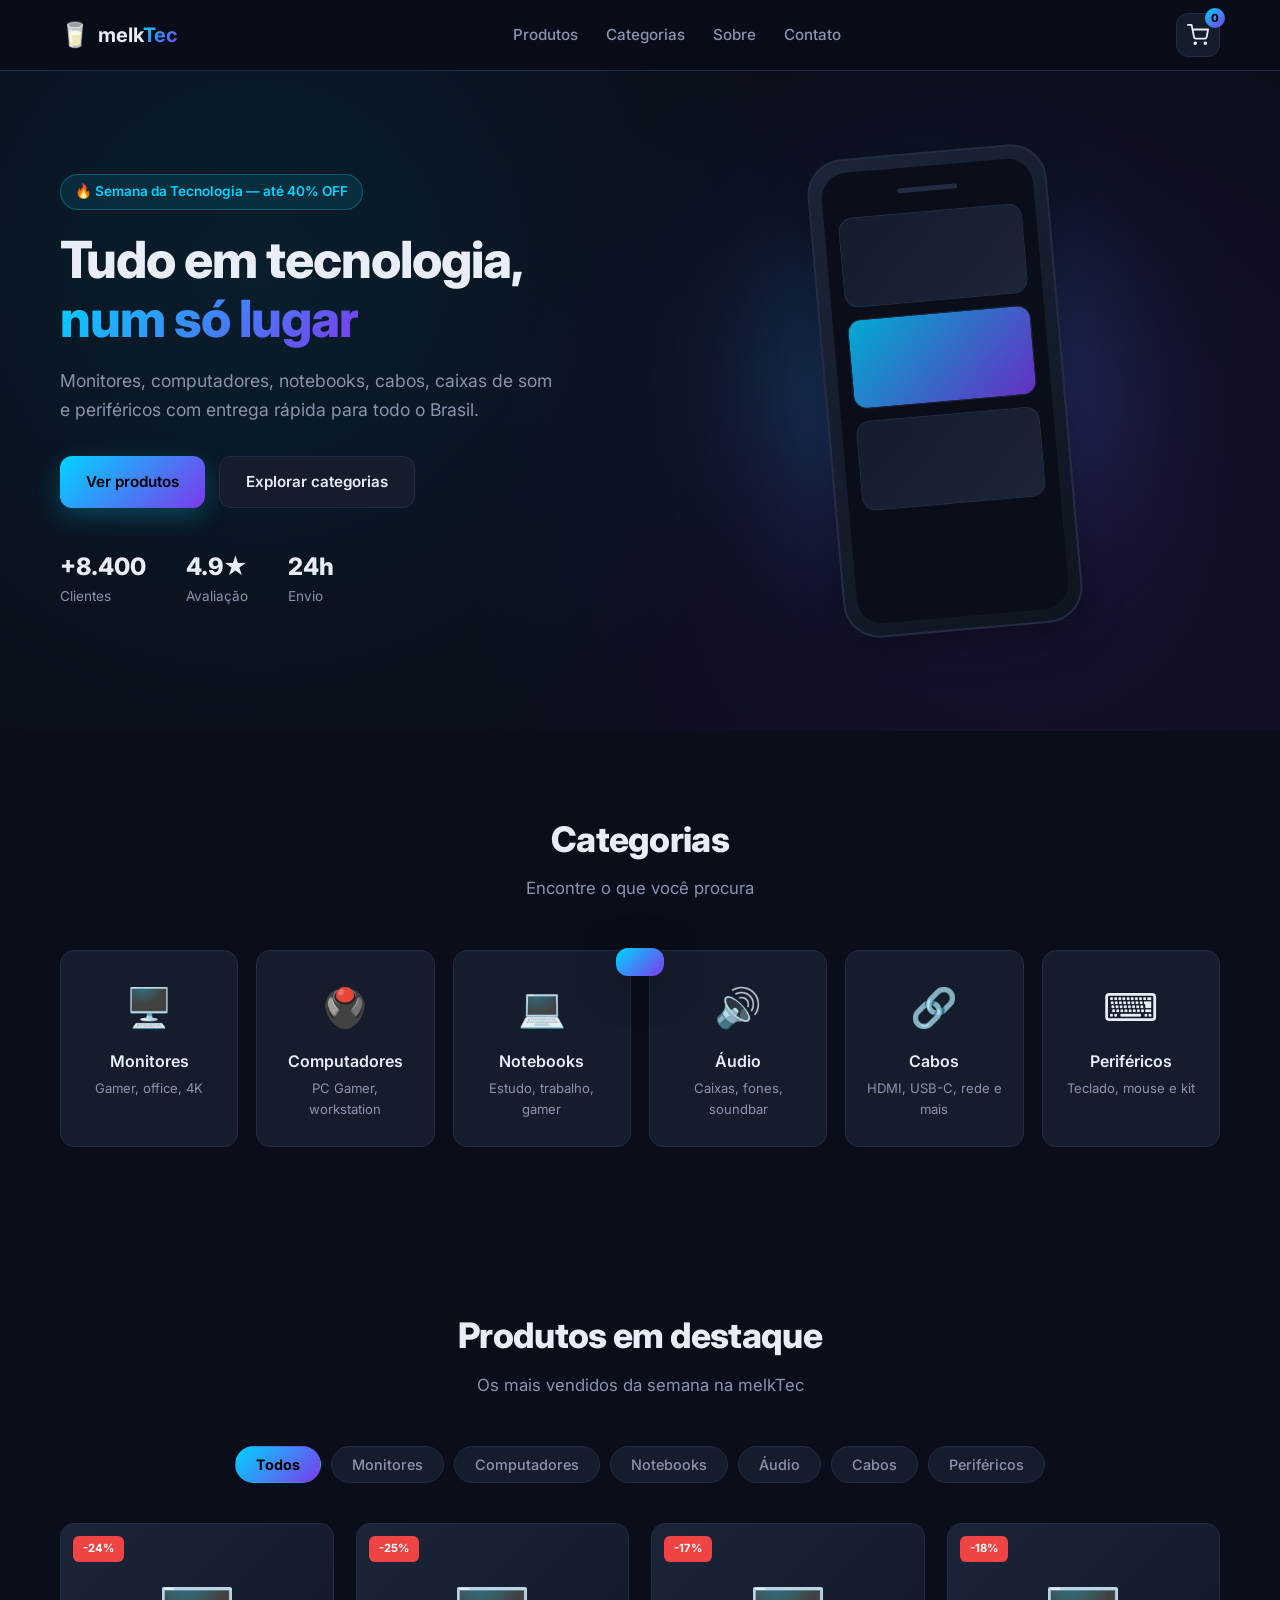
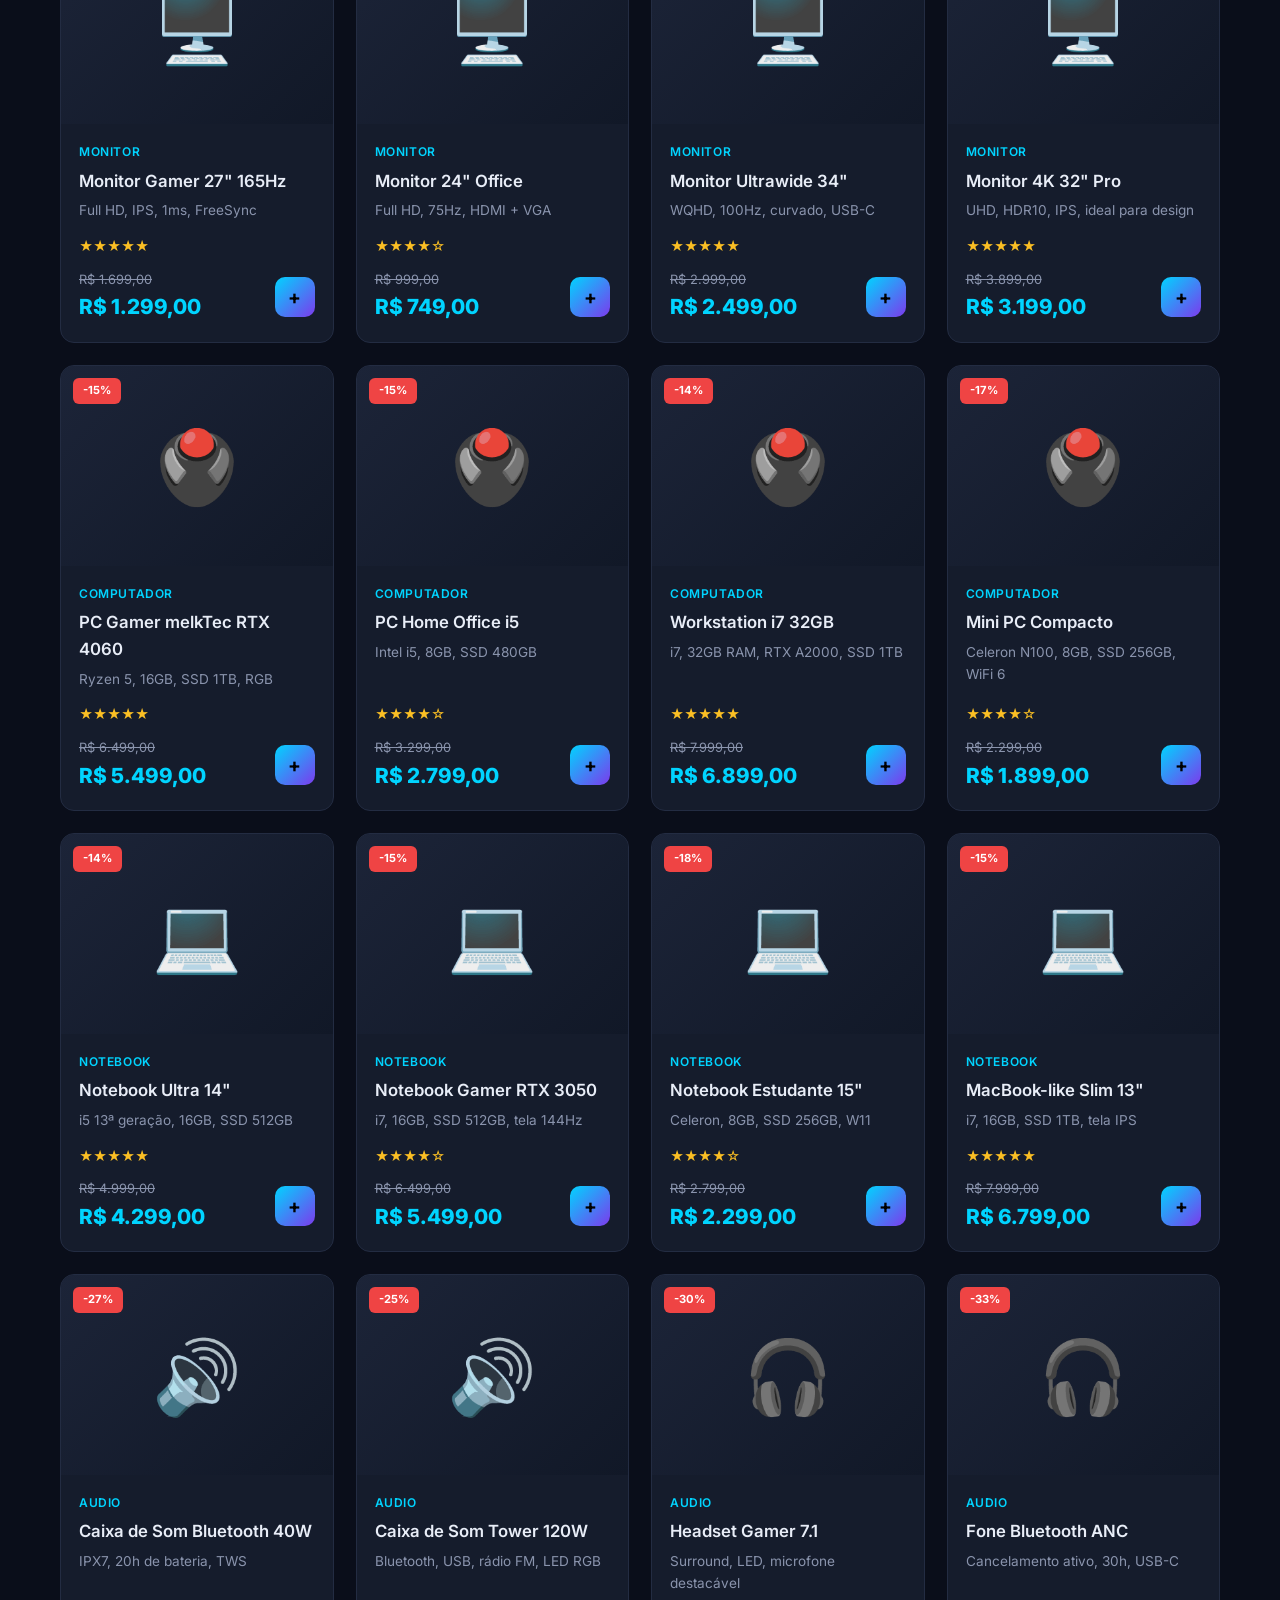
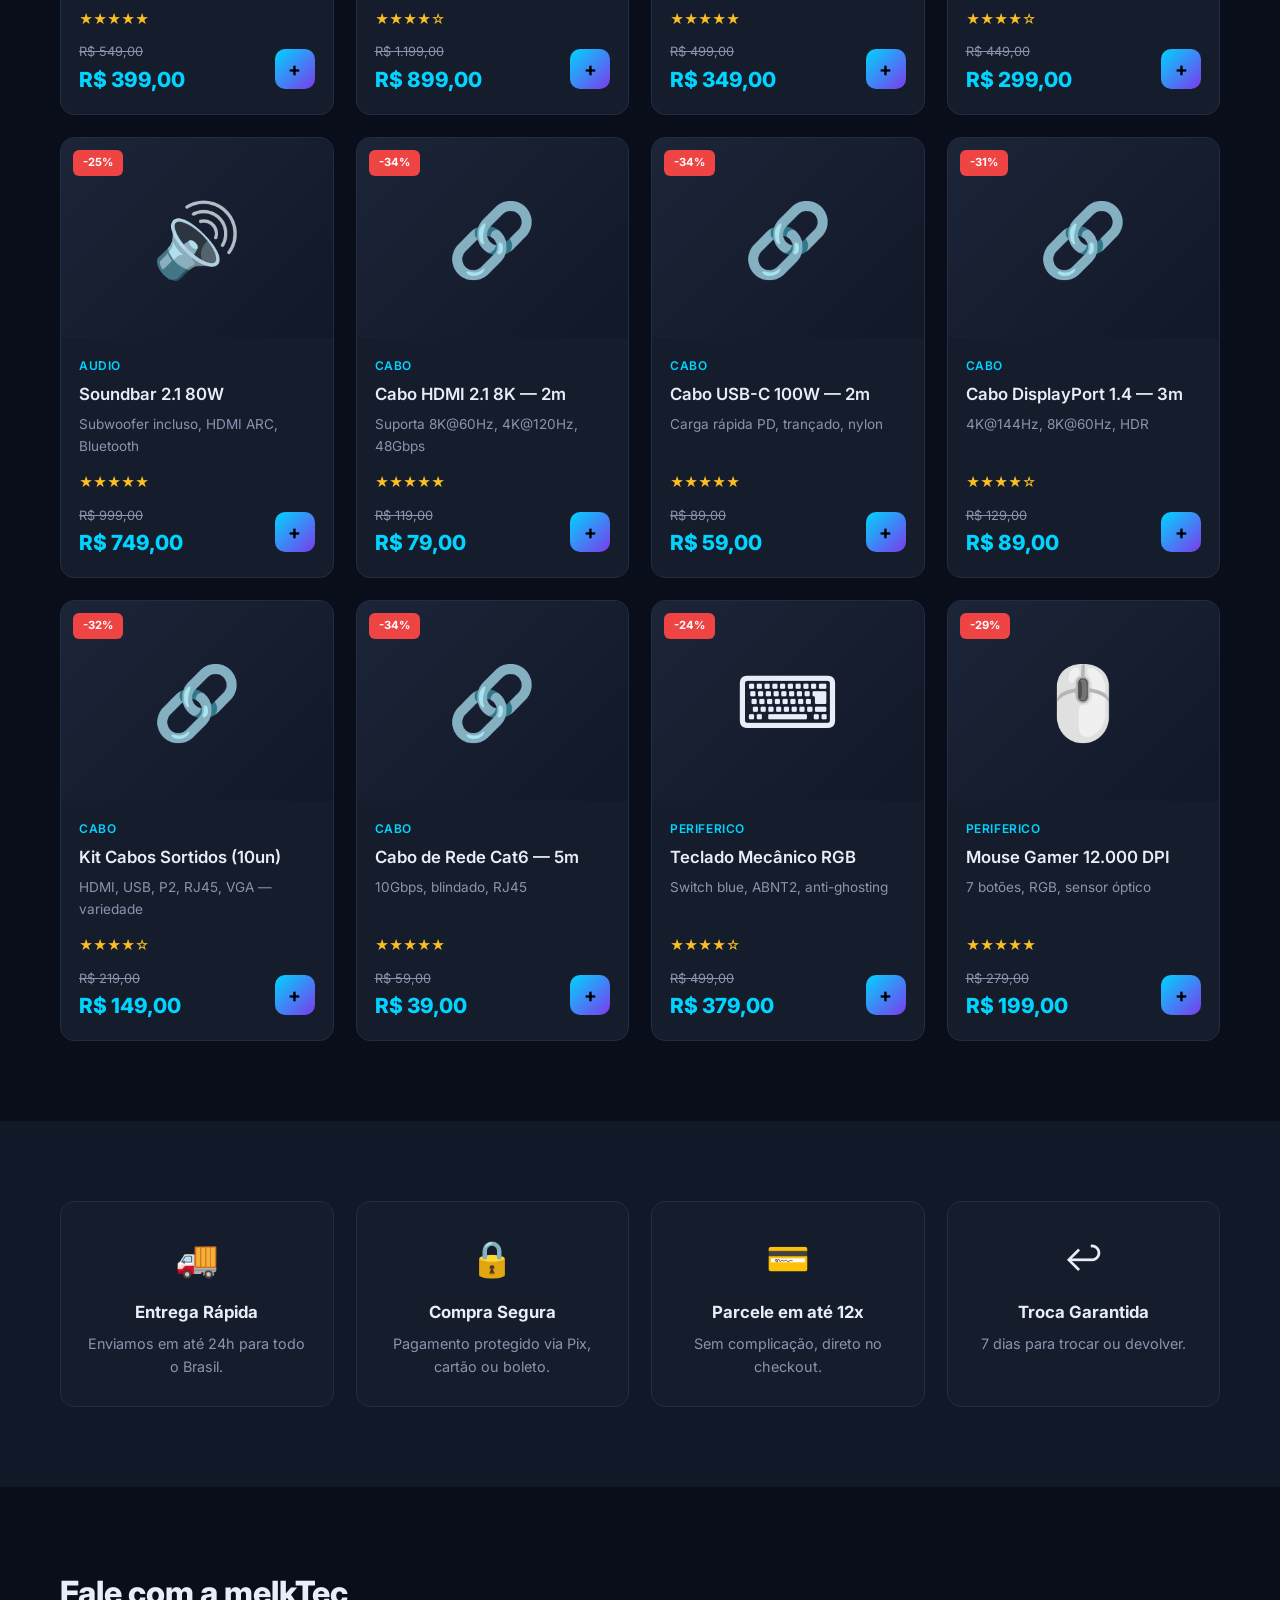
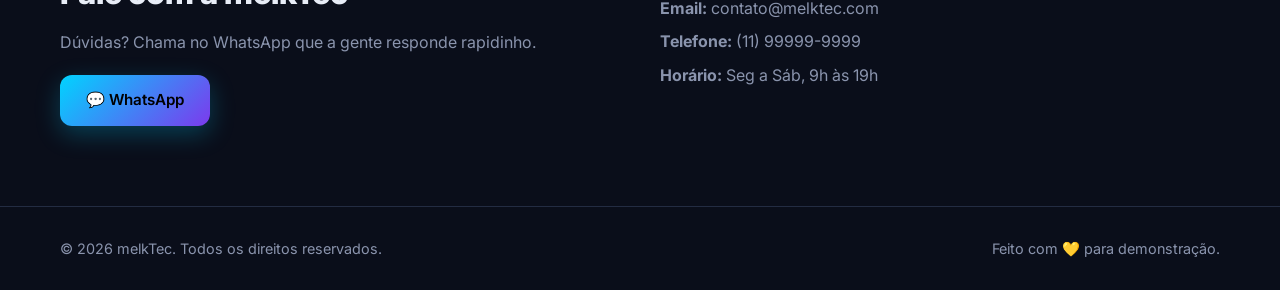
==== index.html @ c16e2374 "Cache busting" ====
<!DOCTYPE html>
<html lang="pt-BR">
<head>
  <meta charset="UTF-8" />
  <meta name="viewport" content="width=device-width, initial-scale=1.0" />
  <meta name="description" content="melkTec — Monitores, computadores, notebooks, cabos, caixas de som e muito mais. Tudo em tecnologia com os melhores preços." />
  <title>melkTec — Tecnologia de A a Z</title>
  <link rel="preconnect" href="https://fonts.googleapis.com">
  <link rel="preconnect" href="https://fonts.gstatic.com" crossorigin>
  <link href="https://fonts.googleapis.com/css2?family=Inter:wght@400;500;600;700;800;900&display=swap" rel="stylesheet">
  <link rel="stylesheet" href="style.css" />
</head>
<body>

  <!-- ===== HEADER ===== -->
  <header class="header">
    <div class="container header-inner">
      <a href="#" class="logo">
        <span class="logo-icon">🥛</span>
        <span class="logo-text">melk<strong>Tec</strong></span>
      </a>

      <nav class="nav" id="nav">
        <a href="#produtos" class="nav-link">Produtos</a>
        <a href="#categorias" class="nav-link">Categorias</a>
        <a href="#sobre" class="nav-link">Sobre</a>
        <a href="#contato" class="nav-link">Contato</a>
      </nav>

      <div class="header-actions">
        <button class="cart-btn" id="cartBtn" aria-label="Abrir carrinho">
          <svg width="22" height="22" viewBox="0 0 24 24" fill="none" stroke="currentColor" stroke-width="2" stroke-linecap="round" stroke-linejoin="round">
            <circle cx="9" cy="21" r="1"></circle>
            <circle cx="20" cy="21" r="1"></circle>
            <path d="M1 1h4l2.68 13.39a2 2 0 0 0 2 1.61h9.72a2 2 0 0 0 2-1.61L23 6H6"></path>
          </svg>
          <span class="cart-count" id="cartCount">0</span>
        </button>
        <button class="menu-btn" id="menuBtn" aria-label="Menu">
          <span></span><span></span><span></span>
        </button>
      </div>
    </div>
  </header>

  <!-- ===== HERO ===== -->
  <section class="hero">
    <div class="container hero-inner">
      <div class="hero-content">
        <span class="badge">🔥 Semana da Tecnologia — até 40% OFF</span>
        <h1>Tudo em tecnologia, <span class="gradient-text">num só lugar</span></h1>
        <p>Monitores, computadores, notebooks, cabos, caixas de som e periféricos com entrega rápida para todo o Brasil.</p>
        <div class="hero-actions">
          <a href="#produtos" class="btn btn-primary">Ver produtos</a>
          <a href="#categorias" class="btn btn-ghost">Explorar categorias</a>
        </div>
        <div class="hero-stats">
          <div><strong>+8.400</strong><span>Clientes</span></div>
          <div><strong>4.9★</strong><span>Avaliação</span></div>
          <div><strong>24h</strong><span>Envio</span></div>
        </div>
      </div>
      <div class="hero-visual">
        <div class="glow"></div>
        <div class="phone-mockup">
          <div class="phone-screen">
            <div class="screen-bar"></div>
            <div class="screen-content">
              <div class="screen-item"></div>
              <div class="screen-item"></div>
              <div class="screen-item"></div>
            </div>
          </div>
        </div>
      </div>
    </div>
  </section>

  <!-- ===== CATEGORIAS ===== -->
  <section class="categories" id="categorias">
    <div class="container">
      <div class="section-head">
        <h2>Categorias</h2>
        <p>Encontre o que você procura</p>
      </div>
      <div class="category-grid" id="categoryGrid"></div>
    </div>
  </section>

  <!-- ===== PRODUTOS ===== -->
  <section class="products" id="produtos">
    <div class="container">
      <div class="section-head">
        <h2>Produtos em destaque</h2>
        <p>Os mais vendidos da semana na melkTec</p>
      </div>

      <div class="filters" id="filters">
        <button class="filter-btn active" data-filter="all">Todos</button>
        <button class="filter-btn" data-filter="monitor">Monitores</button>
        <button class="filter-btn" data-filter="computador">Computadores</button>
        <button class="filter-btn" data-filter="notebook">Notebooks</button>
        <button class="filter-btn" data-filter="audio">Áudio</button>
        <button class="filter-btn" data-filter="cabo">Cabos</button>
        <button class="filter-btn" data-filter="periferico">Periféricos</button>
      </div>

      <div class="product-grid" id="productGrid"></div>
    </div>
  </section>

  <!-- ===== SOBRE ===== -->
  <section class="features" id="sobre">
    <div class="container">
      <div class="feature-grid">
        <div class="feature-card">
          <div class="feature-icon">🚚</div>
          <h3>Entrega Rápida</h3>
          <p>Enviamos em até 24h para todo o Brasil.</p>
        </div>
        <div class="feature-card">
          <div class="feature-icon">🔒</div>
          <h3>Compra Segura</h3>
          <p>Pagamento protegido via Pix, cartão ou boleto.</p>
        </div>
        <div class="feature-card">
          <div class="feature-icon">💳</div>
          <h3>Parcele em até 12x</h3>
          <p>Sem complicação, direto no checkout.</p>
        </div>
        <div class="feature-card">
          <div class="feature-icon">↩️</div>
          <h3>Troca Garantida</h3>
          <p>7 dias para trocar ou devolver.</p>
        </div>
      </div>
    </div>
  </section>

  <!-- ===== CONTATO ===== -->
  <section class="contact" id="contato">
    <div class="container contact-inner">
      <div>
        <h2>Fale com a melkTec</h2>
        <p>Dúvidas? Chama no WhatsApp que a gente responde rapidinho.</p>
        <a href="https://wa.me/5511999999999" class="btn btn-primary" target="_blank" rel="noopener">💬 WhatsApp</a>
      </div>
      <div class="contact-info">
        <p><strong>Email:</strong> contato@melktec.com</p>
        <p><strong>Telefone:</strong> (11) 99999-9999</p>
        <p><strong>Horário:</strong> Seg a Sáb, 9h às 19h</p>
      </div>
    </div>
  </section>

  <!-- ===== FOOTER ===== -->
  <footer class="footer">
    <div class="container footer-inner">
      <p>© 2026 melkTec. Todos os direitos reservados.</p>
      <p>Feito com 💛 para demonstração.</p>
    </div>
  </footer>

  <!-- ===== CART DRAWER ===== -->
  <aside class="cart-drawer" id="cartDrawer" aria-hidden="true">
    <div class="cart-header">
      <h3>Seu Carrinho</h3>
      <button class="close-btn" id="closeCart" aria-label="Fechar">✕</button>
    </div>
    <div class="cart-items" id="cartItems"></div>
    <div class="cart-footer">
      <div class="cart-total">
        <span>Total</span>
        <strong id="cartTotal">R$ 0,00</strong>
      </div>
      <button class="btn btn-primary btn-block" id="checkoutBtn">Finalizar Compra</button>
    </div>
  </aside>
  <div class="overlay" id="overlay"></div>

  <!-- ===== CHECKOUT MODAL ===== -->
  <div class="modal" id="checkoutModal" aria-hidden="true">
    <div class="modal-content">
      <button class="close-btn" id="closeCheckout" aria-label="Fechar">✕</button>
      <h3>Finalizar Compra</h3>
      <p class="modal-sub">Escolha a forma de pagamento</p>

      <div class="payment-options">
        <label class="payment-option">
          <input type="radio" name="payment" value="pix" checked />
          <span class="payment-icon">💠</span>
          <div>
            <strong>Pix</strong>
            <small>0,99% de taxa • Aprovação imediata</small>
          </div>
        </label>
        <label class="payment-option">
          <input type="radio" name="payment" value="card" />
          <span class="payment-icon">💳</span>
          <div>
            <strong>Cartão de Crédito</strong>
            <small>3,99% de taxa • Até 12x</small>
          </div>
        </label>
        <label class="payment-option">
          <input type="radio" name="payment" value="boleto" />
          <span class="payment-icon">🧾</span>
          <div>
            <strong>Boleto</strong>
            <small>R$ 3,49 de taxa • 1 a 2 dias úteis</small>
          </div>
        </label>
      </div>

      <div class="checkout-summary" id="checkoutSummary"></div>

      <button class="btn btn-primary btn-block" id="confirmPayment">Confirmar Pedido</button>
    </div>
  </div>

  <!-- ===== TOAST ===== -->
  <div class="toast" id="toast"></div>

  <script src="index.js?v=2"></script>
</html>
---- style.css ----
/* ===== RESET & VARIÁVEIS ===== */
*, *::before, *::after { box-sizing: border-box; margin: 0; padding: 0; }

:root {
  --bg: #0a0e1a;
  --bg-2: #111827;
  --surface: #151c2c;
  --surface-2: #1c2438;
  --border: #232c42;
  --text: #e8edf7;
  --text-muted: #8a94ad;
  --accent: #00d4ff;
  --accent-2: #7c3aed;
  --gradient: linear-gradient(135deg, #00d4ff 0%, #7c3aed 100%);
  --success: #10b981;
  --danger: #ef4444;
  --radius: 14px;
  --shadow: 0 10px 40px rgba(0,0,0,.4);
  --transition: .25s cubic-bezier(.4,0,.2,1);
}

html { scroll-behavior: smooth; }

body {
  font-family: 'Inter', system-ui, -apple-system, sans-serif;
  background: var(--bg);
  color: var(--text);
  line-height: 1.6;
  overflow-x: hidden;
}

.container { max-width: 1200px; margin: 0 auto; padding: 0 20px; }

img { max-width: 100%; display: block; }
button { font-family: inherit; cursor: pointer; border: none; background: none; color: inherit; }
a { color: inherit; text-decoration: none; }

/* ===== HEADER ===== */
.header {
  position: sticky; top: 0; z-index: 100;
  background: rgba(10,14,26,.85);
  backdrop-filter: blur(12px);
  border-bottom: 1px solid var(--border);
}
.header-inner {
  display: flex; align-items: center; justify-content: space-between;
  height: 70px;
}
.logo { display: flex; align-items: center; gap: 8px; font-size: 1.25rem; font-weight: 700; }
.logo-icon { font-size: 1.5rem; }
.logo-text strong { background: var(--gradient); -webkit-background-clip: text; background-clip: text; color: transparent; }

.nav { display: flex; gap: 28px; }
.nav-link { color: var(--text-muted); font-weight: 500; transition: var(--transition); font-size: .95rem; }
.nav-link:hover { color: var(--accent); }

.header-actions { display: flex; align-items: center; gap: 12px; }

.cart-btn {
  position: relative;
  width: 44px; height: 44px; border-radius: 12px;
  background: var(--surface); border: 1px solid var(--border);
  display: grid; place-items: center;
  transition: var(--transition);
}
.cart-btn:hover { border-color: var(--accent); color: var(--accent); }
.cart-count {
  position: absolute; top: -6px; right: -6px;
  background: var(--gradient); color: #000;
  font-size: .7rem; font-weight: 800;
  min-width: 20px; height: 20px; border-radius: 10px;
  display: grid; place-items: center; padding: 0 5px;
}

.menu-btn { display: none; flex-direction: column; gap: 5px; width: 44px; height: 44px; align-items: center; justify-content: center; border-radius: 12px; background: var(--surface); border: 1px solid var(--border); }
.menu-btn span { width: 20px; height: 2px; background: var(--text); border-radius: 2px; }

/* ===== HERO ===== */
.hero { padding: 80px 0 100px; position: relative; overflow: hidden; }
.hero::before {
  content: ''; position: absolute; inset: 0;
  background: radial-gradient(circle at 20% 30%, rgba(0,212,255,.08), transparent 50%),
              radial-gradient(circle at 80% 70%, rgba(124,58,237,.1), transparent 50%);
  pointer-events: none;
}
.hero-inner { display: grid; grid-template-columns: 1fr 1fr; gap: 60px; align-items: center; position: relative; }
.badge {
  display: inline-block; padding: 6px 14px; border-radius: 999px;
  background: rgba(0,212,255,.1); border: 1px solid rgba(0,212,255,.3);
  color: var(--accent); font-size: .85rem; font-weight: 600; margin-bottom: 20px;
}
.hero h1 { font-size: 3.2rem; line-height: 1.15; font-weight: 800; letter-spacing: -.02em; margin-bottom: 20px; }
.gradient-text { background: var(--gradient); -webkit-background-clip: text; background-clip: text; color: transparent; }
.hero p { color: var(--text-muted); font-size: 1.1rem; margin-bottom: 32px; max-width: 500px; }
.hero-actions { display: flex; gap: 14px; flex-wrap: wrap; margin-bottom: 40px; }
.hero-stats { display: flex; gap: 40px; }
.hero-stats div { display: flex; flex-direction: column; }
.hero-stats strong { font-size: 1.5rem; font-weight: 800; }
.hero-stats span { color: var(--text-muted); font-size: .85rem; }

.btn {
  display: inline-flex; align-items: center; justify-content: center; gap: 8px;
  padding: 13px 26px; border-radius: 12px; font-weight: 600; font-size: .95rem;
  transition: var(--transition); white-space: nowrap;
}
.btn-primary {
  background: var(--gradient); color: #000;
  box-shadow: 0 8px 24px rgba(0,212,255,.25);
}
.btn-primary:hover { transform: translateY(-2px); box-shadow: 0 12px 32px rgba(0,212,255,.4); }
.btn-ghost { background: var(--surface); border: 1px solid var(--border); color: var(--text); }
.btn-ghost:hover { border-color: var(--accent); color: var(--accent); }
.btn-block { width: 100%; }

/* Hero visual */
.hero-visual { position: relative; display: grid; place-items: center; }
.glow {
  position: absolute; width: 300px; height: 300px; border-radius: 50%;
  background: var(--gradient); filter: blur(80px); opacity: .4;
}
.phone-mockup {
  width: 240px; height: 480px; border-radius: 36px;
  background: linear-gradient(145deg, #1c2438, #0f1520);
  border: 2px solid var(--border); padding: 12px;
  box-shadow: var(--shadow); position: relative; transform: rotate(-5deg);
  animation: float 6s ease-in-out infinite;
}
@keyframes float { 0%,100% { transform: rotate(-5deg) translateY(0); } 50% { transform: rotate(-5deg) translateY(-15px); } }
.phone-screen { width: 100%; height: 100%; border-radius: 26px; background: #0a0e1a; padding: 20px 14px; overflow: hidden; }
.screen-bar { width: 60px; height: 5px; border-radius: 3px; background: var(--border); margin: 0 auto 20px; }
.screen-content { display: flex; flex-direction: column; gap: 12px; }
.screen-item { height: 90px; border-radius: 14px; background: linear-gradient(135deg, var(--surface), var(--surface-2)); border: 1px solid var(--border); }
.screen-item:nth-child(2) { background: var(--gradient); opacity: .8; }

/* ===== SECTIONS ===== */
section { padding: 80px 0; }
.section-head { text-align: center; margin-bottom: 48px; }
.section-head h2 { font-size: 2.2rem; font-weight: 800; letter-spacing: -.02em; margin-bottom: 8px; }
.section-head p { color: var(--text-muted); font-size: 1.05rem; }

/* ===== CATEGORIAS ===== */
.category-grid { display: grid; grid-template-columns: repeat(auto-fit, minmax(170px, 1fr)); gap: 18px; }
.category-card {
  background: var(--surface); border: 1px solid var(--border); border-radius: var(--radius);
  padding: 26px 18px; text-align: center; transition: var(--transition); cursor: pointer;
}
.category-card:hover { border-color: var(--accent); transform: translateY(-4px); box-shadow: 0 12px 32px rgba(0,212,255,.15); }
.category-icon { font-size: 2.4rem; margin-bottom: 10px; }
.category-card h3 { font-size: 1rem; font-weight: 600; }
.category-card p { color: var(--text-muted); font-size: .82rem; margin-top: 4px; }

/* ===== PRODUTOS ===== */
.filters { display: flex; gap: 10px; justify-content: center; flex-wrap: wrap; margin-bottom: 40px; }
.filter-btn {
  padding: 9px 20px; border-radius: 999px; background: var(--surface);
  border: 1px solid var(--border); color: var(--text-muted);
  font-weight: 500; font-size: .9rem; transition: var(--transition);
}
.filter-btn:hover { color: var(--text); border-color: var(--accent); }
.filter-btn.active { background: var(--gradient); color: #000; border-color: transparent; font-weight: 700; }

.product-grid { display: grid; grid-template-columns: repeat(auto-fill, minmax(240px, 1fr)); gap: 22px; }

.product-card {
  background: var(--surface); border: 1px solid var(--border); border-radius: var(--radius);
  overflow: hidden; transition: var(--transition); display: flex; flex-direction: column;
}
.product-card:hover { border-color: var(--accent); transform: translateY(-4px); box-shadow: 0 16px 40px rgba(0,0,0,.4); }
.product-image {
  height: 200px; display: grid; place-items: center; font-size: 4.5rem;
  background: linear-gradient(135deg, var(--surface-2), var(--bg-2));
  position: relative;
}
.product-badge {
  position: absolute; top: 12px; left: 12px;
  background: var(--danger); color: #fff; font-size: .7rem; font-weight: 700;
  padding: 4px 10px; border-radius: 6px;
}
.product-info { padding: 18px; display: flex; flex-direction: column; flex: 1; }
.product-category { color: var(--accent); font-size: .75rem; font-weight: 600; text-transform: uppercase; letter-spacing: .05em; margin-bottom: 6px; }
.product-name { font-size: 1.05rem; font-weight: 600; margin-bottom: 6px; }
.product-desc { color: var(--text-muted); font-size: .85rem; margin-bottom: 14px; flex: 1; }
.product-rating { color: #fbbf24; font-size: .85rem; margin-bottom: 12px; }
.product-price-row { display: flex; align-items: center; justify-content: space-between; gap: 10px; }
.product-price { font-size: 1.3rem; font-weight: 800; color: var(--accent); }
.product-old { color: var(--text-muted); font-size: .8rem; text-decoration: line-through; }
.add-btn {
  width: 40px; height: 40px; border-radius: 10px; background: var(--gradient);
  color: #000; font-size: 1.2rem; font-weight: 700; display: grid; place-items: center;
  transition: var(--transition);
}
.add-btn:hover { transform: scale(1.1); }

/* ===== FEATURES ===== */
.features { background: var(--bg-2); }
.feature-grid { display: grid; grid-template-columns: repeat(auto-fit, minmax(200px, 1fr)); gap: 22px; }
.feature-card {
  background: var(--surface); border: 1px solid var(--border); border-radius: var(--radius);
  padding: 28px 22px; text-align: center; transition: var(--transition);
}
.feature-card:hover { border-color: var(--accent); }
.feature-icon { font-size: 2.2rem; margin-bottom: 12px; }
.feature-card h3 { font-size: 1.05rem; margin-bottom: 6px; }
.feature-card p { color: var(--text-muted); font-size: .9rem; }

/* ===== CONTATO ===== */
.contact-inner { display: grid; grid-template-columns: 1fr 1fr; gap: 40px; align-items: center; }
.contact h2 { font-size: 2rem; font-weight: 800; margin-bottom: 12px; }
.contact p { color: var(--text-muted); margin-bottom: 20px; }
.contact-info p { margin-bottom: 8px; }

/* ===== FOOTER ===== */
.footer { border-top: 1px solid var(--border); padding: 30px 0; }
.footer-inner { display: flex; justify-content: space-between; flex-wrap: wrap; gap: 10px; color: var(--text-muted); font-size: .9rem; }

/* ===== CART DRAWER ===== */
.cart-drawer {
  position: fixed; top: 0; right: 0; width: 380px; max-width: 100%;
  height: 100vh; background: var(--bg-2); border-left: 1px solid var(--border);
  transform: translateX(100%); transition: var(--transition); z-index: 200;
  display: flex; flex-direction: column;
}
.cart-drawer.open { transform: translateX(0); }
.cart-header { display: flex; justify-content: space-between; align-items: center; padding: 20px; border-bottom: 1px solid var(--border); }
.cart-header h3 { font-size: 1.2rem; }
.close-btn { width: 36px; height: 36px; border-radius: 10px; background: var(--surface); display: grid; place-items: center; transition: var(--transition); }
.close-btn:hover { background: var(--danger); color: #fff; }

.cart-items { flex: 1; overflow-y: auto; padding: 20px; display: flex; flex-direction: column; gap: 14px; }
.cart-empty { text-align: center; color: var(--text-muted); padding: 40px 20px; }
.cart-item {
  display: flex; gap: 12px; background: var(--surface); border: 1px solid var(--border);
  border-radius: 12px; padding: 12px; align-items: center;
}
.cart-item-img { width: 50px; height: 50px; border-radius: 10px; background: var(--surface-2); display: grid; place-items: center; font-size: 1.6rem; flex-shrink: 0; }
.cart-item-info { flex: 1; min-width: 0; }
.cart-item-info h4 { font-size: .9rem; font-weight: 600; white-space: nowrap; overflow: hidden; text-overflow: ellipsis; }
.cart-item-info span { color: var(--accent); font-weight: 700; font-size: .9rem; }
.cart-item-qty { display: flex; align-items: center; gap: 6px; }
.cart-item-qty button { width: 26px; height: 26px; border-radius: 6px; background: var(--surface-2); font-weight: 700; transition: var(--transition); }
.cart-item-qty button:hover { background: var(--accent); color: #000; }
.cart-item-qty span { min-width: 20px; text-align: center; font-size: .9rem; font-weight: 600; }
.remove-btn { color: var(--danger); font-size: 1.1rem; padding: 4px; }

.cart-footer { padding: 20px; border-top: 1px solid var(--border); }
.cart-total { display: flex; justify-content: space-between; align-items: center; margin-bottom: 16px; }
.cart-total span { color: var(--text-muted); }
.cart-total strong { font-size: 1.5rem; color: var(--accent); }

.overlay {
  position: fixed; inset: 0; background: rgba(0,0,0,.6);
  opacity: 0; visibility: hidden; transition: var(--transition); z-index: 150;
}
.overlay.active { opacity: 1; visibility: visible; }

/* ===== MODAL ===== */
.modal {
  position: fixed; inset: 0; display: grid; place-items: center;
  background: rgba(0,0,0,.7); z-index: 300; padding: 20px;
  opacity: 0; visibility: hidden; transition: var(--transition);
}
.modal.active { opacity: 1; visibility: visible; }
.modal-content {
  background: var(--bg-2); border: 1px solid var(--border); border-radius: 20px;
  padding: 32px; width: 100%; max-width: 480px; position: relative;
  max-height: 90vh; overflow-y: auto;
}
.modal-content h3 { font-size: 1.5rem; margin-bottom: 6px; }
.modal-sub { color: var(--text-muted); margin-bottom: 24px; font-size: .95rem; }
.modal-content .close-btn { position: absolute; top: 16px; right: 16px; }

.payment-options { display: flex; flex-direction: column; gap: 12px; margin-bottom: 24px; }
.payment-option {
  display: flex; align-items: center; gap: 14px; padding: 16px;
  background: var(--surface); border: 1px solid var(--border); border-radius: 12px;
  cursor: pointer; transition: var(--transition);
}
.payment-option:hover { border-color: var(--accent); }
.payment-option input { accent-color: var(--accent); width: 18px; height: 18px; }
.payment-icon { font-size: 1.5rem; }
.payment-option strong { display: block; font-size: .95rem; }
.payment-option small { color: var(--text-muted); font-size: .8rem; }
.payment-option:has(input:checked) { border-color: var(--accent); background: rgba(0,212,255,.05); }

.checkout-summary { background: var(--surface); border-radius: 12px; padding: 16px; margin-bottom: 20px; font-size: .9rem; }
.checkout-summary .row { display: flex; justify-content: space-between; margin-bottom: 8px; color: var(--text-muted); }
.checkout-summary .row.total { color: var(--text); font-weight: 700; font-size: 1.1rem; border-top: 1px solid var(--border); padding-top: 10px; margin-top: 10px; }

/* ===== TOAST ===== */
.toast {
  position: fixed; bottom: 24px; left: 50%; transform: translateX(-50%) translateY(100px);
  background: var(--gradient); color: #000; font-weight: 600;
  padding: 14px 24px; border-radius: 12px; z-index: 400;
  transition: var(--transition); box-shadow: var(--shadow); font-size: .95rem;
}
.toast.show { transform: translateX(-50%) translateY(0); }

/* ===== RESPONSIVO ===== */
@media (max-width: 900px) {
  .hero-inner { grid-template-columns: 1fr; text-align: center; }
  .hero h1 { font-size: 2.4rem; }
  .hero p { margin-left: auto; margin-right: auto; }
  .hero-actions, .hero-stats { justify-content: center; }
  .hero-visual { display: none; }
  .contact-inner { grid-template-columns: 1fr; text-align: center; }
}

@media (max-width: 700px) {
  .nav { display: none; position: absolute; top: 70px; left: 0; right: 0; background: var(--bg-2); flex-direction: column; padding: 20px; border-bottom: 1px solid var(--border); gap: 16px; }
  .nav.open { display: flex; }
  .menu-btn { display: flex; }
  .hero h1 { font-size: 2rem; }
  .hero-stats { gap: 24px; }
  .section-head h2 { font-size: 1.7rem; }
  .product-grid { grid-template-columns: repeat(auto-fill, minmax(160px, 1fr)); gap: 14px; }
  .product-image { height: 150px; font-size: 3.5rem; }
  .product-name { font-size: .95rem; }
  .product-price { font-size: 1.1rem; }
  section { padding: 60px 0; }
  .footer-inner { flex-direction: column; text-align: center; }
}
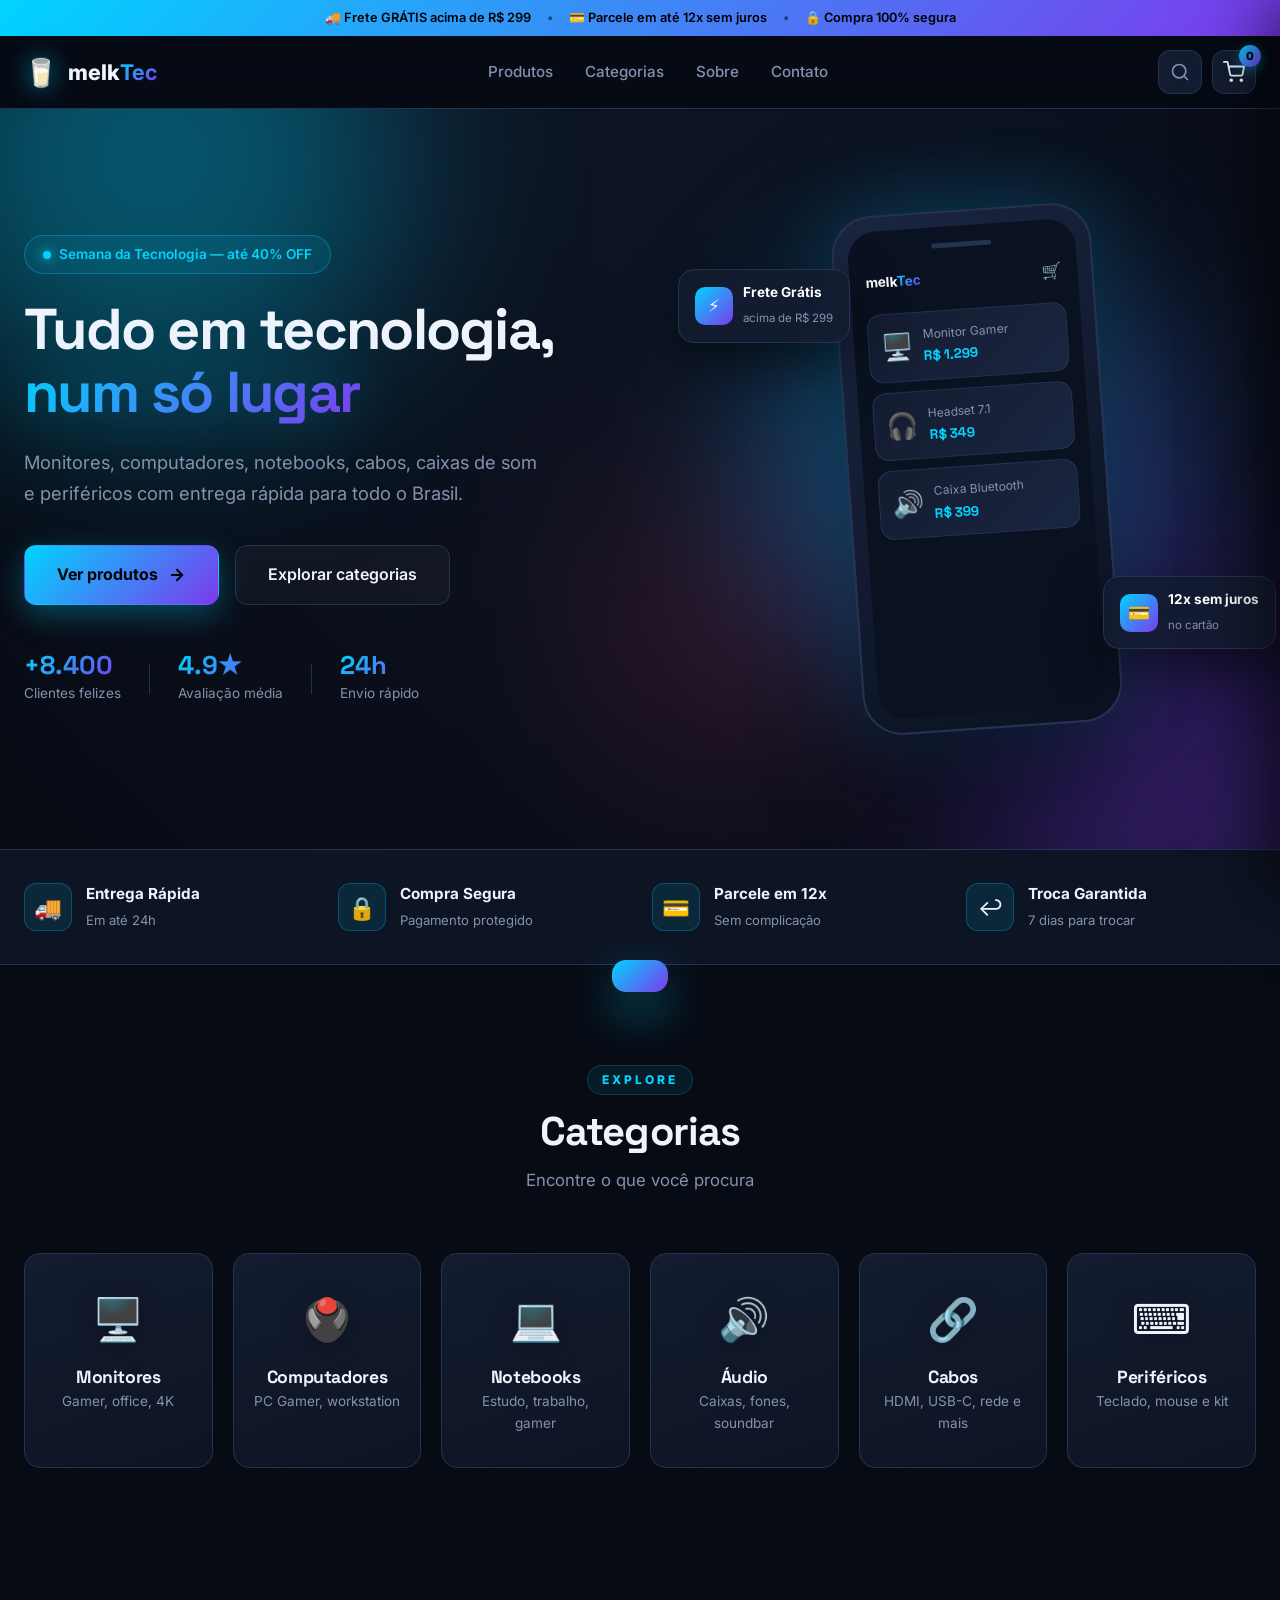
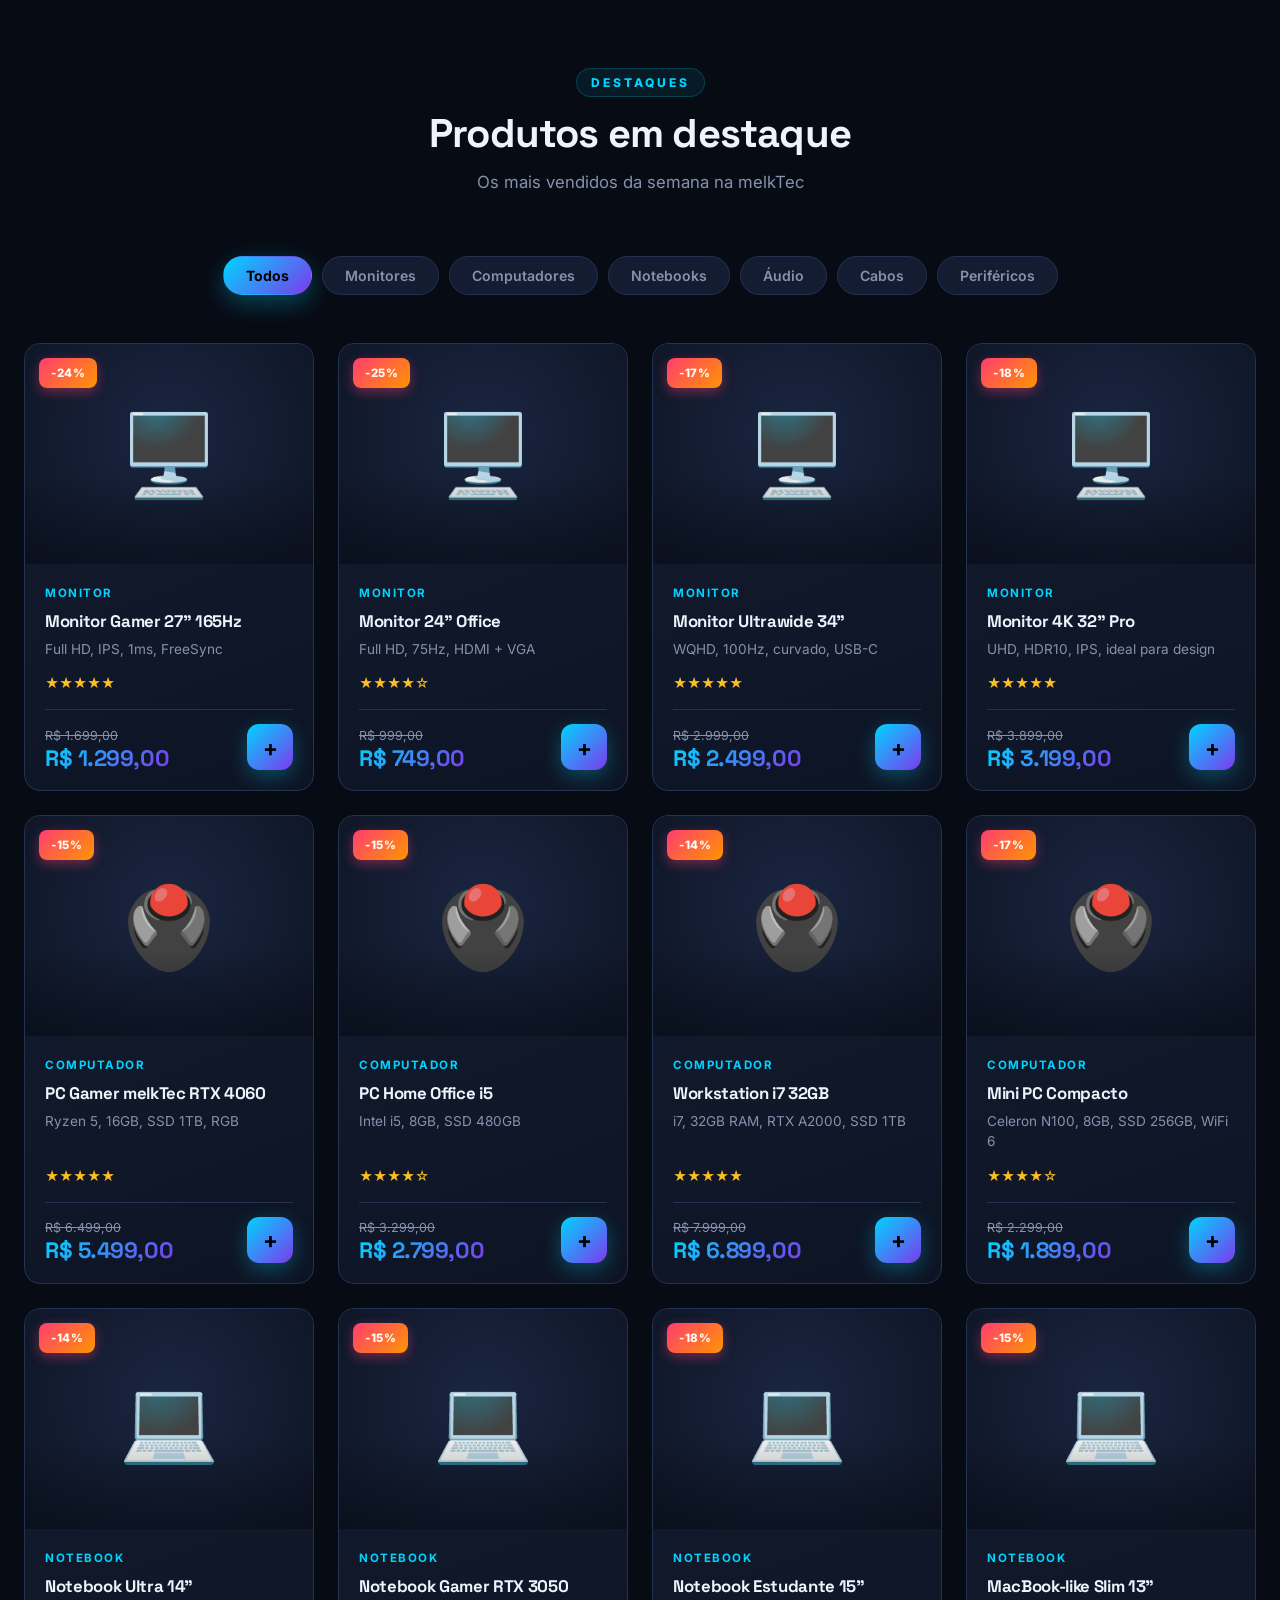
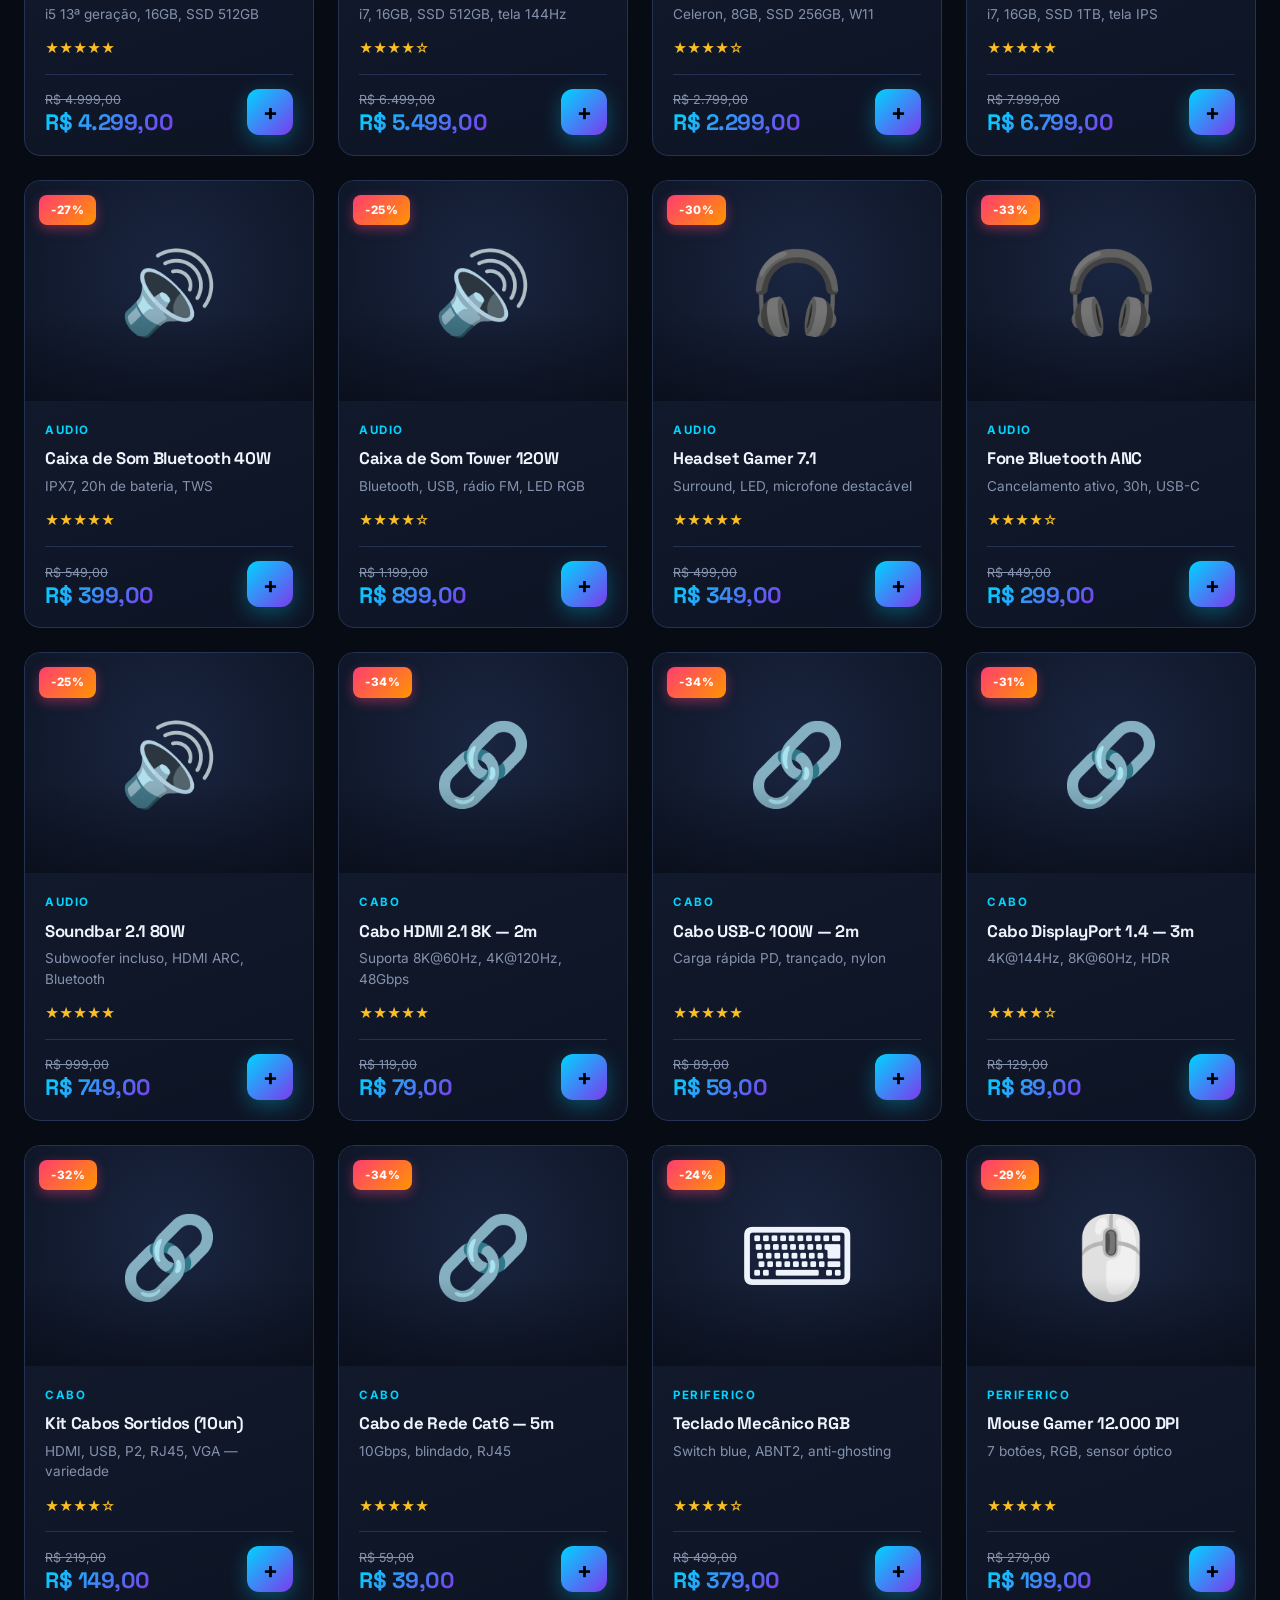
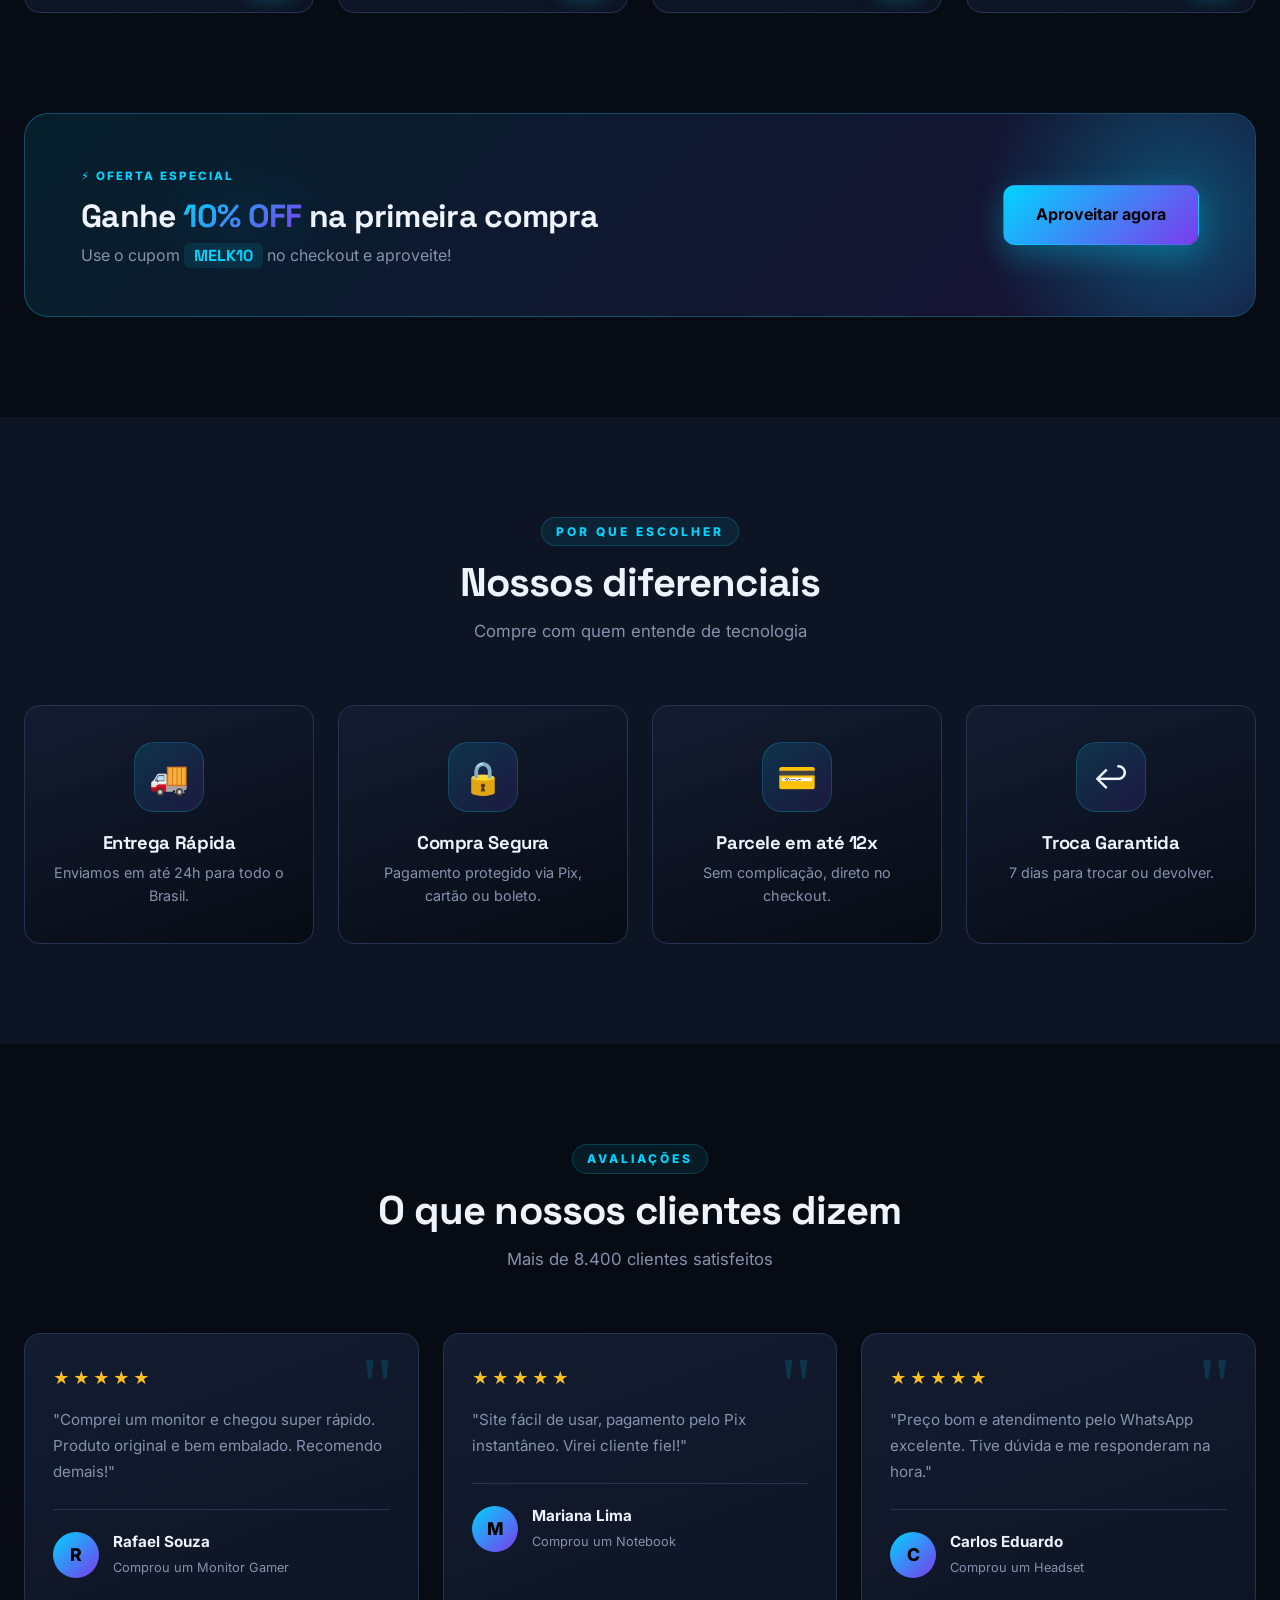
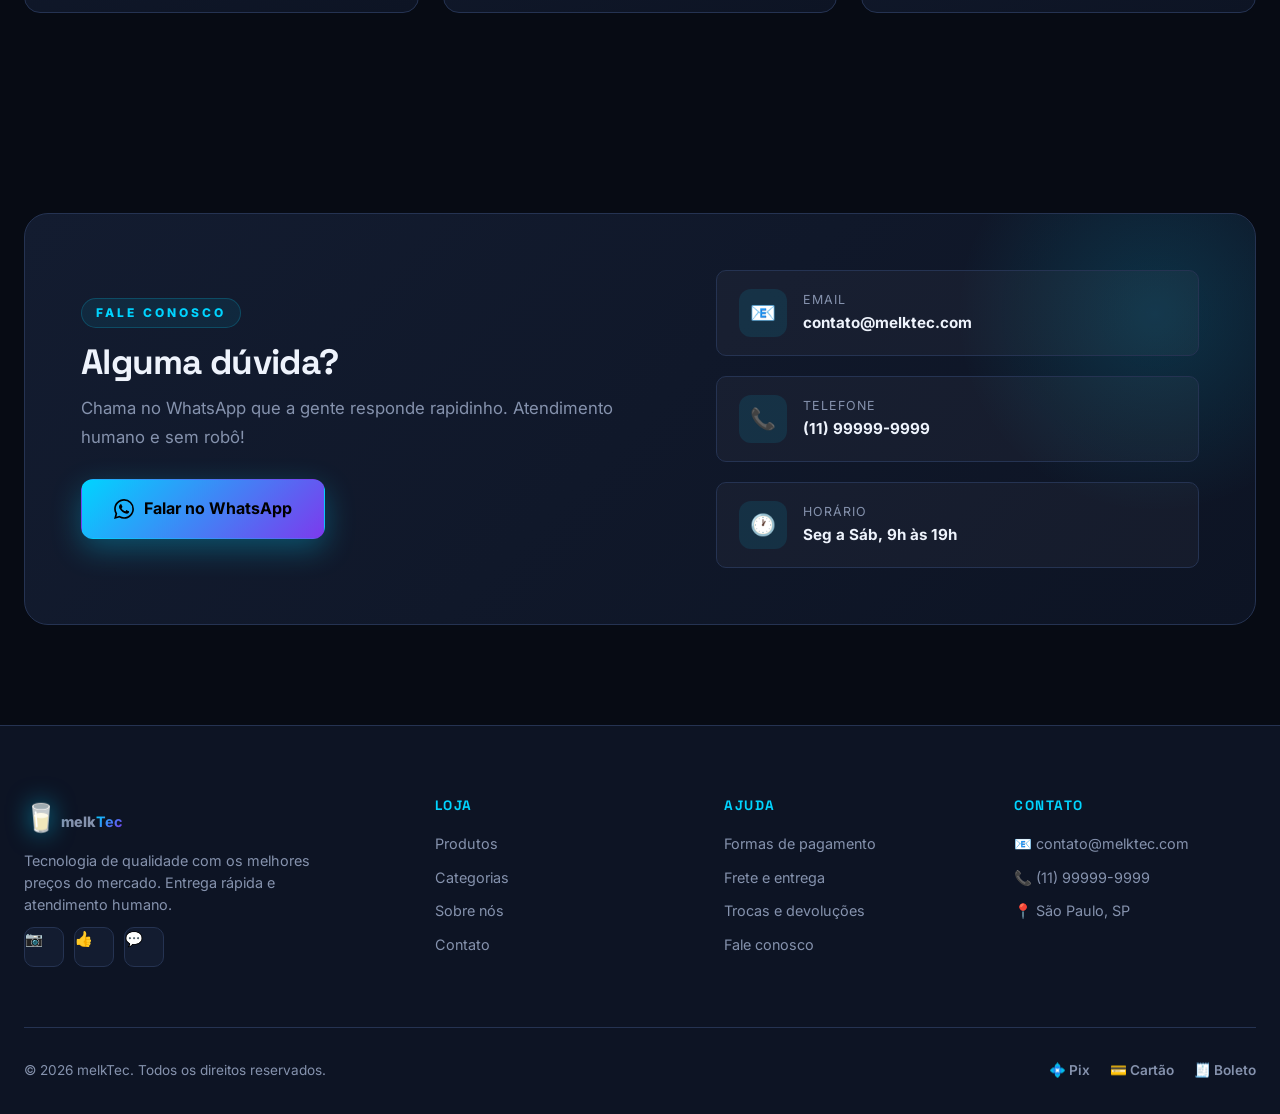
==== commit e1239fbf: "Redesenha interface premium da loja" ====
--- a/index.html
+++ b/index.html
@@ -1,225 +1,530 @@
 <!DOCTYPE html>
 <html lang="pt-BR">
 <head>
-  <meta charset="UTF-8" />
-  <meta name="viewport" content="width=device-width, initial-scale=1.0" />
-  <meta name="description" content="melkTec — Monitores, computadores, notebooks, cabos, caixas de som e muito mais. Tudo em tecnologia com os melhores preços." />
-  <title>melkTec — Tecnologia de A a Z</title>
-  <link rel="preconnect" href="https://fonts.googleapis.com">
-  <link rel="preconnect" href="https://fonts.gstatic.com" crossorigin>
-  <link href="https://fonts.googleapis.com/css2?family=Inter:wght@400;500;600;700;800;900&display=swap" rel="stylesheet">
-  <link rel="stylesheet" href="style.css" />
+    <meta charset="UTF-8" />
+    <meta name="viewport" content="width=device-width, initial-scale=1.0" />
+    <meta name="description" content="melkTec — Monitores, computadores, notebooks, cabos, caixas de som e muito mais. Tudo em tecnologia com os melhores preços." />
+    <title>melkTec — Tecnologia de A a Z</title>
+    <link rel="preconnect" href="https://fonts.googleapis.com">
+    <link rel="preconnect" href="https://fonts.gstatic.com" crossorigin>
+    <link href="https://fonts.googleapis.com/css2?family=Inter:wght@400;500;600;700;800;900&family=Space+Grotesk:wght@500;600;700&display=swap" rel="stylesheet">
+    <link rel="stylesheet" href="style.css" />
 </head>
 <body>
 
-  <!-- ===== HEADER ===== -->
-  <header class="header">
-    <div class="container header-inner">
-      <a href="#" class="logo">
-        <span class="logo-icon">🥛</span>
-        <span class="logo-text">melk<strong>Tec</strong></span>
-      </a>
-
-      <nav class="nav" id="nav">
-        <a href="#produtos" class="nav-link">Produtos</a>
-        <a href="#categorias" class="nav-link">Categorias</a>
-        <a href="#sobre" class="nav-link">Sobre</a>
-        <a href="#contato" class="nav-link">Contato</a>
-      </nav>
-
-      <div class="header-actions">
-        <button class="cart-btn" id="cartBtn" aria-label="Abrir carrinho">
-          <svg width="22" height="22" viewBox="0 0 24 24" fill="none" stroke="currentColor" stroke-width="2" stroke-linecap="round" stroke-linejoin="round">
-            <circle cx="9" cy="21" r="1"></circle>
-            <circle cx="20" cy="21" r="1"></circle>
-            <path d="M1 1h4l2.68 13.39a2 2 0 0 0 2 1.61h9.72a2 2 0 0 0 2-1.61L23 6H6"></path>
-          </svg>
-          <span class="cart-count" id="cartCount">0</span>
-        </button>
-        <button class="menu-btn" id="menuBtn" aria-label="Menu">
-          <span></span><span></span><span></span>
-        </button>
-      </div>
+    <!-- ===== ANNOUNCEMENT BAR ===== -->
+    <div class="announce-bar">
+        <div class="container announce-inner">
+            <span>🚚 Frete GRÁTIS acima de R$ 299</span>
+            <span class="announce-divider">•</span>
+            <span>💳 Parcele em até 12x sem juros</span>
+            <span class="announce-divider">•</span>
+            <span>🔒 Compra 100% segura</span>
+        </div>
     </div>
-  </header>
-
-  <!-- ===== HERO ===== -->
-  <section class="hero">
-    <div class="container hero-inner">
-      <div class="hero-content">
-        <span class="badge">🔥 Semana da Tecnologia — até 40% OFF</span>
-        <h1>Tudo em tecnologia, <span class="gradient-text">num só lugar</span></h1>
-        <p>Monitores, computadores, notebooks, cabos, caixas de som e periféricos com entrega rápida para todo o Brasil.</p>
-        <div class="hero-actions">
-          <a href="#produtos" class="btn btn-primary">Ver produtos</a>
-          <a href="#categorias" class="btn btn-ghost">Explorar categorias</a>
-        </div>
-        <div class="hero-stats">
-          <div><strong>+8.400</strong><span>Clientes</span></div>
-          <div><strong>4.9★</strong><span>Avaliação</span></div>
-          <div><strong>24h</strong><span>Envio</span></div>
-        </div>
-      </div>
-      <div class="hero-visual">
-        <div class="glow"></div>
-        <div class="phone-mockup">
-          <div class="phone-screen">
-            <div class="screen-bar"></div>
-            <div class="screen-content">
-              <div class="screen-item"></div>
-              <div class="screen-item"></div>
-              <div class="screen-item"></div>
-            </div>
-          </div>
-        </div>
-      </div>
+
+    <!-- ===== HEADER ===== -->
+    <header class="header">
+        <div class="container header-inner">
+            <a href="#" class="logo">
+                <span class="logo-icon">🥛</span>
+                <span class="logo-text">melk<strong>Tec</strong></span>
+            </a>
+
+            <nav class="nav" id="nav">
+                <a href="#produtos" class="nav-link">Produtos</a>
+                <a href="#categorias" class="nav-link">Categorias</a>
+                <a href="#sobre" class="nav-link">Sobre</a>
+                <a href="#contato" class="nav-link">Contato</a>
+            </nav>
+
+            <div class="header-actions">
+                <button class="icon-btn search-btn" aria-label="Buscar">
+                    <svg width="20" height="20" viewBox="0 0 24 24" fill="none" stroke="currentColor" stroke-width="2" stroke-linecap="round" stroke-linejoin="round">
+                        <circle cx="11" cy="11" r="8"></circle>
+                        <line x1="21" y1="21" x2="16.65" y2="16.65"></line>
+                    </svg>
+                </button>
+
+                <button class="cart-btn" id="cartBtn" aria-label="Abrir carrinho">
+                    <svg width="22" height="22" viewBox="0 0 24 24" fill="none" stroke="currentColor" stroke-width="2" stroke-linecap="round" stroke-linejoin="round">
+                        <circle cx="9" cy="21" r="1"></circle>
+                        <circle cx="20" cy="21" r="1"></circle>
+                        <path d="M1 1h4l2.68 13.39a2 2 0 0 0 2 1.61h9.72a2 2 0 0 0 2-1.61L23 6H6"></path>
+                    </svg>
+                    <span class="cart-count" id="cartCount">0</span>
+                </button>
+
+                <button class="menu-btn" id="menuBtn" aria-label="Menu">
+                    <span></span><span></span><span></span>
+                </button>
+            </div>
+        </div>
+    </header>
+
+    <!-- ===== HERO ===== -->
+    <section class="hero">
+        <!-- Formas flutuantes decorativas -->
+        <div class="hero-shape hero-shape-1"></div>
+        <div class="hero-shape hero-shape-2"></div>
+        <div class="hero-shape hero-shape-3"></div>
+
+        <div class="container hero-inner">
+            <div class="hero-content">
+                <span class="badge">
+                    <span class="badge-dot"></span>
+                    Semana da Tecnologia — até 40% OFF
+                </span>
+
+                <h1>
+                    Tudo em tecnologia,<br>
+                    <span class="gradient-text">num só lugar</span>
+                </h1>
+
+                <p class="hero-desc">
+                    Monitores, computadores, notebooks, cabos, caixas de som e periféricos com entrega rápida para todo o Brasil.
+                </p>
+
+                <div class="hero-actions">
+                    <a href="#produtos" class="btn btn-primary btn-lg">
+                        Ver produtos
+                        <svg width="18" height="18" viewBox="0 0 24 24" fill="none" stroke="currentColor" stroke-width="2.5" stroke-linecap="round" stroke-linejoin="round">
+                            <line x1="5" y1="12" x2="19" y2="12"></line>
+                            <polyline points="12 5 19 12 12 19"></polyline>
+                        </svg>
+                    </a>
+                    <a href="#categorias" class="btn btn-ghost btn-lg">
+                        Explorar categorias
+                    </a>
+                </div>
+
+                <div class="hero-stats">
+                    <div class="stat">
+                        <strong>+8.400</strong>
+                        <span>Clientes felizes</span>
+                    </div>
+                    <div class="stat-divider"></div>
+                    <div class="stat">
+                        <strong>4.9★</strong>
+                        <span>Avaliação média</span>
+                    </div>
+                    <div class="stat-divider"></div>
+                    <div class="stat">
+                        <strong>24h</strong>
+                        <span>Envio rápido</span>
+                    </div>
+                </div>
+            </div>
+
+            <div class="hero-visual">
+                <div class="glow"></div>
+
+                <div class="phone-mockup">
+                    <div class="phone-screen">
+                        <div class="screen-bar"></div>
+                        <div class="screen-header">
+                            <span>melk<strong>Tec</strong></span>
+                            <span class="screen-cart">🛒</span>
+                        </div>
+                        <div class="screen-content">
+                            <div class="screen-item">
+                                <div class="screen-icon">🖥️</div>
+                                <div class="screen-info">
+                                    <span class="screen-title">Monitor Gamer</span>
+                                    <span class="screen-price">R$ 1.299</span>
+                                </div>
+                            </div>
+                            <div class="screen-item">
+                                <div class="screen-icon">🎧</div>
+                                <div class="screen-info">
+                                    <span class="screen-title">Headset 7.1</span>
+                                    <span class="screen-price">R$ 349</span>
+                                </div>
+                            </div>
+                            <div class="screen-item">
+                                <div class="screen-icon">🔊</div>
+                                <div class="screen-info">
+                                    <span class="screen-title">Caixa Bluetooth</span>
+                                    <span class="screen-price">R$ 399</span>
+                                </div>
+                            </div>
+                        </div>
+                    </div>
+                </div>
+
+                <div class="floating-card floating-card-1">
+                    <span class="fc-icon">⚡</span>
+                    <div>
+                        <strong>Frete Grátis</strong>
+                        <small>acima de R$ 299</small>
+                    </div>
+                </div>
+
+                <div class="floating-card floating-card-2">
+                    <span class="fc-icon">💳</span>
+                    <div>
+                        <strong>12x sem juros</strong>
+                        <small>no cartão</small>
+                    </div>
+                </div>
+            </div>
+        </div>
+    </section>
+
+    <!-- ===== FEATURES BAR ===== -->
+    <section class="features-bar">
+        <div class="container">
+            <div class="features-bar-inner">
+                <div class="feature-mini">
+                    <div class="feature-mini-icon">🚚</div>
+                    <div>
+                        <strong>Entrega Rápida</strong>
+                        <span>Em até 24h</span>
+                    </div>
+                </div>
+                <div class="feature-mini">
+                    <div class="feature-mini-icon">🔒</div>
+                    <div>
+                        <strong>Compra Segura</strong>
+                        <span>Pagamento protegido</span>
+                    </div>
+                </div>
+                <div class="feature-mini">
+                    <div class="feature-mini-icon">💳</div>
+                    <div>
+                        <strong>Parcele em 12x</strong>
+                        <span>Sem complicação</span>
+                    </div>
+                </div>
+                <div class="feature-mini">
+                    <div class="feature-mini-icon">↩️</div>
+                    <div>
+                        <strong>Troca Garantida</strong>
+                        <span>7 dias para trocar</span>
+                    </div>
+                </div>
+            </div>
+        </div>
+    </section>
+
+    <!-- ===== CATEGORIAS ===== -->
+    <section class="categories" id="categorias">
+        <div class="container">
+            <div class="section-head">
+                <span class="section-tag">EXPLORE</span>
+                <h2>Categorias</h2>
+                <p>Encontre o que você procura</p>
+            </div>
+            <div class="category-grid" id="categoryGrid"></div>
+        </div>
+    </section>
+
+    <!-- ===== PRODUTOS ===== -->
+    <section class="products" id="produtos">
+        <div class="container">
+            <div class="section-head">
+                <span class="section-tag">DESTAQUES</span>
+                <h2>Produtos em destaque</h2>
+                <p>Os mais vendidos da semana na melkTec</p>
+            </div>
+
+            <div class="filters" id="filters">
+                <button class="filter-btn active" data-filter="all">Todos</button>
+                <button class="filter-btn" data-filter="monitor">Monitores</button>
+                <button class="filter-btn" data-filter="computador">Computadores</button>
+                <button class="filter-btn" data-filter="notebook">Notebooks</button>
+                <button class="filter-btn" data-filter="audio">Áudio</button>
+                <button class="filter-btn" data-filter="cabo">Cabos</button>
+                <button class="filter-btn" data-filter="periferico">Periféricos</button>
+            </div>
+
+            <div class="product-grid" id="productGrid"></div>
+        </div>
+    </section>
+
+    <!-- ===== BANNER CTA ===== -->
+    <section class="promo-banner">
+        <div class="container">
+            <div class="promo-inner">
+                <div class="promo-content">
+                    <span class="promo-badge">⚡ OFERTA ESPECIAL</span>
+                    <h3>Ganhe <span class="gradient-text">10% OFF</span> na primeira compra</h3>
+                    <p>Use o cupom <strong>MELK10</strong> no checkout e aproveite!</p>
+                </div>
+                <a href="#produtos" class="btn btn-primary btn-lg">Aproveitar agora</a>
+            </div>
+        </div>
+    </section>
+
+    <!-- ===== SOBRE ===== -->
+    <section class="features" id="sobre">
+        <div class="container">
+            <div class="section-head">
+                <span class="section-tag">POR QUE ESCOLHER</span>
+                <h2>Nossos diferenciais</h2>
+                <p>Compre com quem entende de tecnologia</p>
+            </div>
+            <div class="feature-grid">
+                <div class="feature-card">
+                    <div class="feature-icon">🚚</div>
+                    <h3>Entrega Rápida</h3>
+                    <p>Enviamos em até 24h para todo o Brasil.</p>
+                </div>
+                <div class="feature-card">
+                    <div class="feature-icon">🔒</div>
+                    <h3>Compra Segura</h3>
+                    <p>Pagamento protegido via Pix, cartão ou boleto.</p>
+                </div>
+                <div class="feature-card">
+                    <div class="feature-icon">💳</div>
+                    <h3>Parcele em até 12x</h3>
+                    <p>Sem complicação, direto no checkout.</p>
+                </div>
+                <div class="feature-card">
+                    <div class="feature-icon">↩️</div>
+                    <h3>Troca Garantida</h3>
+                    <p>7 dias para trocar ou devolver.</p>
+                </div>
+            </div>
+        </div>
+    </section>
+
+    <!-- ===== DEPOIMENTOS ===== -->
+    <section class="testimonials">
+        <div class="container">
+            <div class="section-head">
+                <span class="section-tag">AVALIAÇÕES</span>
+                <h2>O que nossos clientes dizem</h2>
+                <p>Mais de 8.400 clientes satisfeitos</p>
+            </div>
+            <div class="testimonial-grid">
+                <div class="testimonial-card">
+                    <div class="testimonial-stars">★★★★★</div>
+                    <p>"Comprei um monitor e chegou super rápido. Produto original e bem embalado. Recomendo demais!"</p>
+                    <div class="testimonial-author">
+                        <div class="testimonial-avatar">R</div>
+                        <div>
+                            <strong>Rafael Souza</strong>
+                            <small>Comprou um Monitor Gamer</small>
+                        </div>
+                    </div>
+                </div>
+                <div class="testimonial-card">
+                    <div class="testimonial-stars">★★★★★</div>
+                    <p>"Site fácil de usar, pagamento pelo Pix instantâneo. Virei cliente fiel!"</p>
+                    <div class="testimonial-author">
+                        <div class="testimonial-avatar">M</div>
+                        <div>
+                            <strong>Mariana Lima</strong>
+                            <small>Comprou um Notebook</small>
+                        </div>
+                    </div>
+                </div>
+                <div class="testimonial-card">
+                    <div class="testimonial-stars">★★★★★</div>
+                    <p>"Preço bom e atendimento pelo WhatsApp excelente. Tive dúvida e me responderam na hora."</p>
+                    <div class="testimonial-author">
+                        <div class="testimonial-avatar">C</div>
+                        <div>
+                            <strong>Carlos Eduardo</strong>
+                            <small>Comprou um Headset</small>
+                        </div>
+                    </div>
+                </div>
+            </div>
+        </div>
+    </section>
+
+    <!-- ===== CONTATO ===== -->
+    <section class="contact" id="contato">
+        <div class="container">
+            <div class="contact-card">
+                <div class="contact-content">
+                    <span class="section-tag">FALE CONOSCO</span>
+                    <h2>Alguma dúvida?</h2>
+                    <p>Chama no WhatsApp que a gente responde rapidinho. Atendimento humano e sem robô!</p>
+                    <a href="https://wa.me/5511999999999" class="btn btn-primary btn-lg" target="_blank" rel="noopener">
+                        <svg width="20" height="20" viewBox="0 0 24 24" fill="currentColor">
+                            <path d="M17.472 14.382c-.297-.149-1.758-.867-2.03-.967-.273-.099-.471-.148-.67.15-.197.297-.767.966-.94 1.164-.173.199-.347.223-.644.075-.297-.15-1.255-.463-2.39-1.475-.883-.788-1.48-1.761-1.653-2.059-.173-.297-.018-.458.13-.606.134-.133.298-.347.446-.52.149-.174.198-.298.298-.497.099-.198.05-.371-.025-.52-.075-.149-.669-1.612-.916-2.207-.242-.579-.487-.5-.669-.51-.173-.008-.371-.01-.57-.01-.198 0-.52.074-.792.372-.272.297-1.04 1.016-1.04 2.479 0 1.462 1.065 2.875 1.213 3.074.149.198 2.096 3.2 5.077 4.487.709.306 1.262.489 1.694.625.712.227 1.36.195 1.871.118.571-.085 1.758-.719 2.006-1.413.248-.694.248-1.289.173-1.413-.074-.124-.272-.198-.57-.347m-5.421 7.403h-.004a9.87 9.87 0 01-5.031-1.378l-.361-.214-3.741.982.998-3.648-.235-.374a9.86 9.86 0 01-1.51-5.26c.001-5.45 4.436-9.884 9.888-9.884 2.64 0 5.122 1.03 6.988 2.898a9.825 9.825 0 012.893 6.994c-.003 5.45-4.437 9.884-9.885 9.884m8.413-18.297A11.815 11.815 0 0012.05 0C5.495 0 .16 5.335.157 11.892c0 2.096.547 4.142 1.588 5.945L.057 24l6.305-1.654a11.882 11.882 0 005.683 1.448h.005c6.554 0 11.89-5.335 11.893-11.893a11.821 11.821 0 00-3.48-8.413z"/>
+                        </svg>
+                        Falar no WhatsApp
+                    </a>
+                </div>
+                <div class="contact-info">
+                    <div class="contact-item">
+                        <div class="contact-icon">📧</div>
+                        <div>
+                            <small>Email</small>
+                            <strong>contato@melktec.com</strong>
+                        </div>
+                    </div>
+                    <div class="contact-item">
+                        <div class="contact-icon">📞</div>
+                        <div>
+                            <small>Telefone</small>
+                            <strong>(11) 99999-9999</strong>
+                        </div>
+                    </div>
+                    <div class="contact-item">
+                        <div class="contact-icon">🕐</div>
+                        <div>
+                            <small>Horário</small>
+                            <strong>Seg a Sáb, 9h às 19h</strong>
+                        </div>
+                    </div>
+                </div>
+            </div>
+        </div>
+    </section>
+
+    <!-- ===== FOOTER ===== -->
+    <footer class="footer">
+        <div class="container">
+            <div class="footer-grid">
+                <div class="footer-col">
+                    <a href="#" class="logo footer-logo">
+                        <span class="logo-icon">🥛</span>
+                        <span class="logo-text">melk<strong>Tec</strong></span>
+                    </a>
+                    <p class="footer-desc">
+                        Tecnologia de qualidade com os melhores preços do mercado. Entrega rápida e atendimento humano.
+                    </p>
+                    <div class="footer-social">
+                        <a href="#" aria-label="Instagram">📷</a>
+                        <a href="#" aria-label="Facebook">👍</a>
+                        <a href="#" aria-label="WhatsApp">💬</a>
+                    </div>
+                </div>
+
+                <div class="footer-col">
+                    <h4>Loja</h4>
+                    <a href="#produtos">Produtos</a>
+                    <a href="#categorias">Categorias</a>
+                    <a href="#sobre">Sobre nós</a>
+                    <a href="#contato">Contato</a>
+                </div>
+
+                <div class="footer-col">
+                    <h4>Ajuda</h4>
+                    <a href="#">Formas de pagamento</a>
+                    <a href="#">Frete e entrega</a>
+                    <a href="#">Trocas e devoluções</a>
+                    <a href="#">Fale conosco</a>
+                </div>
+
+                <div class="footer-col">
+                    <h4>Contato</h4>
+                    <p>📧 contato@melktec.com</p>
+                    <p>📞 (11) 99999-9999</p>
+                    <p>📍 São Paulo, SP</p>
+                </div>
+            </div>
+
+            <div class="footer-bottom">
+                <p>© 2026 melkTec. Todos os direitos reservados.</p>
+                <div class="footer-payments">
+                    <span>💠 Pix</span>
+                    <span>💳 Cartão</span>
+                    <span>🧾 Boleto</span>
+                </div>
+            </div>
+        </div>
+    </footer>
+
+    <!-- ===== CART DRAWER ===== -->
+    <aside class="cart-drawer" id="cartDrawer" aria-hidden="true">
+        <div class="cart-header">
+            <div>
+                <h3>Seu Carrinho</h3>
+                <small id="cartHeaderCount">0 itens</small>
+            </div>
+            <button class="close-btn" id="closeCart" aria-label="Fechar">✕</button>
+        </div>
+
+        <div class="cart-shipping-bar" id="cartShippingBar">
+            <div class="shipping-text" id="shippingText">Adicione mais R$ 299 para frete grátis</div>
+            <div class="shipping-progress">
+                <div class="shipping-progress-fill" id="shippingProgress"></div>
+            </div>
+        </div>
+
+        <div class="cart-items" id="cartItems"></div>
+
+        <div class="cart-footer">
+            <div class="cart-total">
+                <span>Total</span>
+                <strong id="cartTotal">R$ 0,00</strong>
+            </div>
+            <button class="btn btn-primary btn-block btn-lg" id="checkoutBtn">
+                Finalizar Compra
+            </button>
+            <button class="btn btn-ghost btn-block" id="continueShopping" type="button" onclick="document.getElementById('closeCart').click()">
+                Continuar comprando
+            </button>
+        </div>
+    </aside>
+    <div class="overlay" id="overlay"></div>
+
+    <!-- ===== CHECKOUT MODAL ===== -->
+    <div class="modal" id="checkoutModal" aria-hidden="true">
+        <div class="modal-content">
+            <button class="close-btn" id="closeCheckout" aria-label="Fechar">✕</button>
+
+            <div class="modal-header">
+                <div class="modal-step-icon">💳</div>
+                <h3>Finalizar Compra</h3>
+                <p class="modal-sub">Escolha a forma de pagamento</p>
+            </div>
+
+            <div class="payment-options">
+                <label class="payment-option">
+                    <input type="radio" name="payment" value="pix" checked />
+                    <span class="payment-icon">💠</span>
+                    <div class="payment-info">
+                        <strong>Pix</strong>
+                        <small>0,99% de taxa • Aprovação imediata</small>
+                    </div>
+                    <span class="payment-check">✓</span>
+                </label>
+
+                <label class="payment-option">
+                    <input type="radio" name="payment" value="card" />
+                    <span class="payment-icon">💳</span>
+                    <div class="payment-info">
+                        <strong>Cartão de Crédito</strong>
+                        <small>3,99% de taxa • Até 12x</small>
+                    </div>
+                    <span class="payment-check">✓</span>
+                </label>
+
+                <label class="payment-option">
+                    <input type="radio" name="payment" value="boleto" />
+                    <span class="payment-icon">🧾</span>
+                    <div class="payment-info">
+                        <strong>Boleto</strong>
+                        <small>R$ 3,49 de taxa • 1 a 2 dias úteis</small>
+                    </div>
+                    <span class="payment-check">✓</span>
+                </label>
+            </div>
+
+            <div class="checkout-summary" id="checkoutSummary"></div>
+
+            <button class="btn btn-primary btn-block btn-lg" id="confirmPayment">
+                Confirmar Pedido
+            </button>
+
+            <div class="checkout-security">
+                <span>🔒 Pagamento seguro</span>
+                <span>•</span>
+                <span>Processado pelo Mercado Pago</span>
+            </div>
+        </div>
     </div>
-  </section>
-
-  <!-- ===== CATEGORIAS ===== -->
-  <section class="categories" id="categorias">
-    <div class="container">
-      <div class="section-head">
-        <h2>Categorias</h2>
-        <p>Encontre o que você procura</p>
-      </div>
-      <div class="category-grid" id="categoryGrid"></div>
-    </div>
-  </section>
-
-  <!-- ===== PRODUTOS ===== -->
-  <section class="products" id="produtos">
-    <div class="container">
-      <div class="section-head">
-        <h2>Produtos em destaque</h2>
-        <p>Os mais vendidos da semana na melkTec</p>
-      </div>
-
-      <div class="filters" id="filters">
-        <button class="filter-btn active" data-filter="all">Todos</button>
-        <button class="filter-btn" data-filter="monitor">Monitores</button>
-        <button class="filter-btn" data-filter="computador">Computadores</button>
-        <button class="filter-btn" data-filter="notebook">Notebooks</button>
-        <button class="filter-btn" data-filter="audio">Áudio</button>
-        <button class="filter-btn" data-filter="cabo">Cabos</button>
-        <button class="filter-btn" data-filter="periferico">Periféricos</button>
-      </div>
-
-      <div class="product-grid" id="productGrid"></div>
-    </div>
-  </section>
-
-  <!-- ===== SOBRE ===== -->
-  <section class="features" id="sobre">
-    <div class="container">
-      <div class="feature-grid">
-        <div class="feature-card">
-          <div class="feature-icon">🚚</div>
-          <h3>Entrega Rápida</h3>
-          <p>Enviamos em até 24h para todo o Brasil.</p>
-        </div>
-        <div class="feature-card">
-          <div class="feature-icon">🔒</div>
-          <h3>Compra Segura</h3>
-          <p>Pagamento protegido via Pix, cartão ou boleto.</p>
-        </div>
-        <div class="feature-card">
-          <div class="feature-icon">💳</div>
-          <h3>Parcele em até 12x</h3>
-          <p>Sem complicação, direto no checkout.</p>
-        </div>
-        <div class="feature-card">
-          <div class="feature-icon">↩️</div>
-          <h3>Troca Garantida</h3>
-          <p>7 dias para trocar ou devolver.</p>
-        </div>
-      </div>
-    </div>
-  </section>
-
-  <!-- ===== CONTATO ===== -->
-  <section class="contact" id="contato">
-    <div class="container contact-inner">
-      <div>
-        <h2>Fale com a melkTec</h2>
-        <p>Dúvidas? Chama no WhatsApp que a gente responde rapidinho.</p>
-        <a href="https://wa.me/5511999999999" class="btn btn-primary" target="_blank" rel="noopener">💬 WhatsApp</a>
-      </div>
-      <div class="contact-info">
-        <p><strong>Email:</strong> contato@melktec.com</p>
-        <p><strong>Telefone:</strong> (11) 99999-9999</p>
-        <p><strong>Horário:</strong> Seg a Sáb, 9h às 19h</p>
-      </div>
-    </div>
-  </section>
-
-  <!-- ===== FOOTER ===== -->
-  <footer class="footer">
-    <div class="container footer-inner">
-      <p>© 2026 melkTec. Todos os direitos reservados.</p>
-      <p>Feito com 💛 para demonstração.</p>
-    </div>
-  </footer>
-
-  <!-- ===== CART DRAWER ===== -->
-  <aside class="cart-drawer" id="cartDrawer" aria-hidden="true">
-    <div class="cart-header">
-      <h3>Seu Carrinho</h3>
-      <button class="close-btn" id="closeCart" aria-label="Fechar">✕</button>
-    </div>
-    <div class="cart-items" id="cartItems"></div>
-    <div class="cart-footer">
-      <div class="cart-total">
-        <span>Total</span>
-        <strong id="cartTotal">R$ 0,00</strong>
-      </div>
-      <button class="btn btn-primary btn-block" id="checkoutBtn">Finalizar Compra</button>
-    </div>
-  </aside>
-  <div class="overlay" id="overlay"></div>
-
-  <!-- ===== CHECKOUT MODAL ===== -->
-  <div class="modal" id="checkoutModal" aria-hidden="true">
-    <div class="modal-content">
-      <button class="close-btn" id="closeCheckout" aria-label="Fechar">✕</button>
-      <h3>Finalizar Compra</h3>
-      <p class="modal-sub">Escolha a forma de pagamento</p>
-
-      <div class="payment-options">
-        <label class="payment-option">
-          <input type="radio" name="payment" value="pix" checked />
-          <span class="payment-icon">💠</span>
-          <div>
-            <strong>Pix</strong>
-            <small>0,99% de taxa • Aprovação imediata</small>
-          </div>
-        </label>
-        <label class="payment-option">
-          <input type="radio" name="payment" value="card" />
-          <span class="payment-icon">💳</span>
-          <div>
-            <strong>Cartão de Crédito</strong>
-            <small>3,99% de taxa • Até 12x</small>
-          </div>
-        </label>
-        <label class="payment-option">
-          <input type="radio" name="payment" value="boleto" />
-          <span class="payment-icon">🧾</span>
-          <div>
-            <strong>Boleto</strong>
-            <small>R$ 3,49 de taxa • 1 a 2 dias úteis</small>
-          </div>
-        </label>
-      </div>
-
-      <div class="checkout-summary" id="checkoutSummary"></div>
-
-      <button class="btn btn-primary btn-block" id="confirmPayment">Confirmar Pedido</button>
-    </div>
-  </div>
-
-  <!-- ===== TOAST ===== -->
-  <div class="toast" id="toast"></div>
-
-  <script src="index.js?v=2"></script>
+
+    <!-- ===== TOAST ===== -->
+    <div class="toast" id="toast"></div>
+
+    <script src="index.js?v=2"></script>
+</body>
 </html>
--- a/style.css
+++ b/style.css
@@ -1,321 +1,1186 @@
-/* ===== RESET & VARIÁVEIS ===== */
+/* =====================================================
+   melkTec — Estilo Premium
+   ===================================================== */
+
 *, *::before, *::after { box-sizing: border-box; margin: 0; padding: 0; }
 
 :root {
-  --bg: #0a0e1a;
-  --bg-2: #111827;
-  --surface: #151c2c;
-  --surface-2: #1c2438;
-  --border: #232c42;
-  --text: #e8edf7;
-  --text-muted: #8a94ad;
-  --accent: #00d4ff;
-  --accent-2: #7c3aed;
-  --gradient: linear-gradient(135deg, #00d4ff 0%, #7c3aed 100%);
-  --success: #10b981;
-  --danger: #ef4444;
-  --radius: 14px;
-  --shadow: 0 10px 40px rgba(0,0,0,.4);
-  --transition: .25s cubic-bezier(.4,0,.2,1);
+    --bg: #070b14;
+    --bg-2: #0d1424;
+    --surface: #131c30;
+    --surface-2: #1a2540;
+    --border: #253352;
+    --text: #eef3fc;
+    --text-muted: #8592ad;
+    --accent: #00d4ff;
+    --accent-2: #7c3aed;
+    --accent-3: #ff3d71;
+    --gradient: linear-gradient(135deg, #00d4ff 0%, #7c3aed 100%);
+    --gradient-warm: linear-gradient(135deg, #ff3d71 0%, #ff9500 100%);
+    --success: #10b981;
+    --danger: #ef4444;
+    --warning: #fbbf24;
+    --radius: 16px;
+    --radius-sm: 10px;
+    --radius-lg: 24px;
+    --shadow: 0 20px 60px rgba(0,0,0,.5);
+    --shadow-glow: 0 0 40px rgba(0,212,255,.3);
+    --transition: .3s cubic-bezier(.4,0,.2,1);
 }
 
 html { scroll-behavior: smooth; }
 
 body {
-  font-family: 'Inter', system-ui, -apple-system, sans-serif;
-  background: var(--bg);
-  color: var(--text);
-  line-height: 1.6;
-  overflow-x: hidden;
-}
-
-.container { max-width: 1200px; margin: 0 auto; padding: 0 20px; }
+    font-family: 'Inter', system-ui, -apple-system, sans-serif;
+    background: var(--bg);
+    color: var(--text);
+    line-height: 1.6;
+    overflow-x: hidden;
+    -webkit-font-smoothing: antialiased;
+}
+
+.container { max-width: 1280px; margin: 0 auto; padding: 0 24px; }
 
 img { max-width: 100%; display: block; }
 button { font-family: inherit; cursor: pointer; border: none; background: none; color: inherit; }
 a { color: inherit; text-decoration: none; }
 
-/* ===== HEADER ===== */
+h1, h2, h3, h4 { font-family: 'Space Grotesk', 'Inter', sans-serif; letter-spacing: -0.02em; line-height: 1.15; }
+
+/* ===================== ANNOUNCEMENT BAR ===================== */
+.announce-bar {
+    background: var(--gradient);
+    color: #000;
+    font-size: .8rem;
+    font-weight: 600;
+    padding: 8px 0;
+    overflow: hidden;
+}
+.announce-inner {
+    display: flex;
+    justify-content: center;
+    align-items: center;
+    gap: 16px;
+    flex-wrap: wrap;
+}
+.announce-divider { opacity: .5; }
+
+@media (max-width: 640px) {
+    .announce-inner span:not(:first-child):not(.announce-divider) { display: none; }
+    .announce-inner .announce-divider { display: none; }
+}
+
+/* ===================== HEADER ===================== */
 .header {
-  position: sticky; top: 0; z-index: 100;
-  background: rgba(10,14,26,.85);
-  backdrop-filter: blur(12px);
-  border-bottom: 1px solid var(--border);
+    position: sticky; top: 0; z-index: 100;
+    background: rgba(7,11,20,.85);
+    backdrop-filter: blur(20px);
+    -webkit-backdrop-filter: blur(20px);
+    border-bottom: 1px solid var(--border);
 }
 .header-inner {
-  display: flex; align-items: center; justify-content: space-between;
-  height: 70px;
-}
-.logo { display: flex; align-items: center; gap: 8px; font-size: 1.25rem; font-weight: 700; }
-.logo-icon { font-size: 1.5rem; }
+    display: flex; align-items: center; justify-content: space-between;
+    height: 72px;
+    gap: 24px;
+}
+.logo { display: flex; align-items: center; gap: 10px; font-size: 1.35rem; font-weight: 800; }
+.logo-icon { font-size: 1.7rem; filter: drop-shadow(0 0 12px rgba(0,212,255,.6)); }
 .logo-text strong { background: var(--gradient); -webkit-background-clip: text; background-clip: text; color: transparent; }
 
-.nav { display: flex; gap: 28px; }
-.nav-link { color: var(--text-muted); font-weight: 500; transition: var(--transition); font-size: .95rem; }
-.nav-link:hover { color: var(--accent); }
-
-.header-actions { display: flex; align-items: center; gap: 12px; }
+.nav { display: flex; gap: 32px; }
+.nav-link {
+    color: var(--text-muted); font-weight: 500; transition: var(--transition); font-size: .95rem;
+    position: relative; padding: 4px 0;
+}
+.nav-link::after {
+    content: ''; position: absolute; left: 0; right: 0; bottom: -6px;
+    height: 2px; background: var(--gradient);
+    transform: scaleX(0); transform-origin: left;
+    transition: transform .3s cubic-bezier(.4,0,.2,1);
+}
+.nav-link:hover { color: var(--text); }
+.nav-link:hover::after { transform: scaleX(1); }
+
+.header-actions { display: flex; align-items: center; gap: 10px; }
+
+.icon-btn {
+    width: 44px; height: 44px; border-radius: 12px;
+    background: var(--surface); border: 1px solid var(--border);
+    display: grid; place-items: center;
+    transition: var(--transition);
+    color: var(--text-muted);
+}
+.icon-btn:hover { color: var(--accent); border-color: var(--accent); transform: translateY(-2px); }
 
 .cart-btn {
-  position: relative;
-  width: 44px; height: 44px; border-radius: 12px;
-  background: var(--surface); border: 1px solid var(--border);
-  display: grid; place-items: center;
-  transition: var(--transition);
-}
-.cart-btn:hover { border-color: var(--accent); color: var(--accent); }
+    position: relative;
+    width: 44px; height: 44px; border-radius: 12px;
+    background: var(--surface); border: 1px solid var(--border);
+    display: grid; place-items: center;
+    transition: var(--transition);
+}
+.cart-btn:hover { border-color: var(--accent); color: var(--accent); transform: translateY(-2px); }
 .cart-count {
-  position: absolute; top: -6px; right: -6px;
-  background: var(--gradient); color: #000;
-  font-size: .7rem; font-weight: 800;
-  min-width: 20px; height: 20px; border-radius: 10px;
-  display: grid; place-items: center; padding: 0 5px;
-}
-
-.menu-btn { display: none; flex-direction: column; gap: 5px; width: 44px; height: 44px; align-items: center; justify-content: center; border-radius: 12px; background: var(--surface); border: 1px solid var(--border); }
+    position: absolute; top: -6px; right: -6px;
+    background: var(--gradient); color: #000;
+    font-size: .7rem; font-weight: 800;
+    min-width: 22px; height: 22px; border-radius: 11px;
+    display: grid; place-items: center; padding: 0 6px;
+    box-shadow: 0 4px 12px rgba(0,212,255,.4);
+}
+
+.menu-btn {
+    display: none; flex-direction: column; gap: 5px;
+    width: 44px; height: 44px; align-items: center; justify-content: center;
+    border-radius: 12px; background: var(--surface); border: 1px solid var(--border);
+}
 .menu-btn span { width: 20px; height: 2px; background: var(--text); border-radius: 2px; }
 
-/* ===== HERO ===== */
-.hero { padding: 80px 0 100px; position: relative; overflow: hidden; }
-.hero::before {
-  content: ''; position: absolute; inset: 0;
-  background: radial-gradient(circle at 20% 30%, rgba(0,212,255,.08), transparent 50%),
-              radial-gradient(circle at 80% 70%, rgba(124,58,237,.1), transparent 50%);
-  pointer-events: none;
-}
-.hero-inner { display: grid; grid-template-columns: 1fr 1fr; gap: 60px; align-items: center; position: relative; }
+/* ===================== HERO ===================== */
+.hero {
+    padding: 100px 0 120px;
+    position: relative;
+    overflow: hidden;
+    background: radial-gradient(ellipse at top, var(--bg-2), var(--bg));
+}
+
+.hero-shape {
+    position: absolute; border-radius: 50%;
+    filter: blur(100px); opacity: .35; pointer-events: none;
+}
+.hero-shape-1 {
+    width: 500px; height: 500px;
+    background: var(--accent);
+    top: -200px; left: -100px;
+    animation: floatShape 12s ease-in-out infinite;
+}
+.hero-shape-2 {
+    width: 400px; height: 400px;
+    background: var(--accent-2);
+    bottom: -150px; right: -100px;
+    animation: floatShape 15s ease-in-out infinite reverse;
+}
+.hero-shape-3 {
+    width: 300px; height: 300px;
+    background: var(--accent-3);
+    top: 50%; left: 45%;
+    opacity: .15;
+    animation: floatShape 20s ease-in-out infinite;
+}
+@keyframes floatShape {
+    0%, 100% { transform: translate(0, 0) scale(1); }
+    50% { transform: translate(40px, -40px) scale(1.1); }
+}
+
+.hero-inner {
+    display: grid; grid-template-columns: 1.1fr 1fr;
+    gap: 60px; align-items: center;
+    position: relative;
+    z-index: 2;
+}
+
 .badge {
-  display: inline-block; padding: 6px 14px; border-radius: 999px;
-  background: rgba(0,212,255,.1); border: 1px solid rgba(0,212,255,.3);
-  color: var(--accent); font-size: .85rem; font-weight: 600; margin-bottom: 20px;
-}
-.hero h1 { font-size: 3.2rem; line-height: 1.15; font-weight: 800; letter-spacing: -.02em; margin-bottom: 20px; }
-.gradient-text { background: var(--gradient); -webkit-background-clip: text; background-clip: text; color: transparent; }
-.hero p { color: var(--text-muted); font-size: 1.1rem; margin-bottom: 32px; max-width: 500px; }
-.hero-actions { display: flex; gap: 14px; flex-wrap: wrap; margin-bottom: 40px; }
-.hero-stats { display: flex; gap: 40px; }
-.hero-stats div { display: flex; flex-direction: column; }
-.hero-stats strong { font-size: 1.5rem; font-weight: 800; }
-.hero-stats span { color: var(--text-muted); font-size: .85rem; }
+    display: inline-flex; align-items: center; gap: 8px;
+    padding: 8px 18px; border-radius: 999px;
+    background: rgba(0,212,255,.08);
+    border: 1px solid rgba(0,212,255,.3);
+    color: var(--accent); font-size: .85rem; font-weight: 600;
+    margin-bottom: 24px;
+    backdrop-filter: blur(10px);
+}
+.badge-dot {
+    width: 8px; height: 8px; border-radius: 50%; background: var(--accent);
+    animation: pulseDot 2s infinite;
+    box-shadow: 0 0 12px var(--accent);
+}
+@keyframes pulseDot {
+    0%, 100% { opacity: 1; transform: scale(1); }
+    50% { opacity: .5; transform: scale(.85); }
+}
+
+.hero h1 {
+    font-size: 3.6rem;
+    font-weight: 800;
+    line-height: 1.08;
+    margin-bottom: 24px;
+    letter-spacing: -.03em;
+}
+.gradient-text {
+    background: var(--gradient);
+    -webkit-background-clip: text; background-clip: text; color: transparent;
+    filter: drop-shadow(0 0 30px rgba(0,212,255,.3));
+}
+
+.hero-desc {
+    color: var(--text-muted);
+    font-size: 1.15rem;
+    margin-bottom: 36px;
+    max-width: 520px;
+    line-height: 1.7;
+}
+
+.hero-actions { display: flex; gap: 16px; flex-wrap: wrap; margin-bottom: 48px; }
 
 .btn {
-  display: inline-flex; align-items: center; justify-content: center; gap: 8px;
-  padding: 13px 26px; border-radius: 12px; font-weight: 600; font-size: .95rem;
-  transition: var(--transition); white-space: nowrap;
-}
+    display: inline-flex; align-items: center; justify-content: center; gap: 10px;
+    padding: 14px 28px; border-radius: 12px;
+    font-weight: 600; font-size: .95rem;
+    transition: var(--transition);
+    white-space: nowrap;
+    border: 1px solid transparent;
+    font-family: inherit;
+}
+.btn-lg { padding: 16px 32px; font-size: 1rem; }
+.btn-block { width: 100%; }
+
 .btn-primary {
-  background: var(--gradient); color: #000;
-  box-shadow: 0 8px 24px rgba(0,212,255,.25);
-}
-.btn-primary:hover { transform: translateY(-2px); box-shadow: 0 12px 32px rgba(0,212,255,.4); }
-.btn-ghost { background: var(--surface); border: 1px solid var(--border); color: var(--text); }
-.btn-ghost:hover { border-color: var(--accent); color: var(--accent); }
-.btn-block { width: 100%; }
-
-/* Hero visual */
+    background: var(--gradient); color: #000;
+    box-shadow: 0 10px 30px rgba(0,212,255,.3);
+    font-weight: 700;
+}
+.btn-primary:hover {
+    transform: translateY(-3px);
+    box-shadow: 0 15px 40px rgba(0,212,255,.5);
+}
+.btn-ghost {
+    background: rgba(255,255,255,.03);
+    border: 1px solid var(--border);
+    color: var(--text);
+}
+.btn-ghost:hover {
+    border-color: var(--accent); color: var(--accent);
+    background: rgba(0,212,255,.05);
+    transform: translateY(-3px);
+}
+
+.hero-stats {
+    display: flex; align-items: center; gap: 28px; flex-wrap: wrap;
+}
+.stat { display: flex; flex-direction: column; }
+.stat strong {
+    font-size: 1.6rem; font-weight: 800;
+    background: var(--gradient);
+    -webkit-background-clip: text; background-clip: text; color: transparent;
+    line-height: 1;
+    font-family: 'Space Grotesk', sans-serif;
+}
+.stat span { color: var(--text-muted); font-size: .85rem; margin-top: 4px; }
+.stat-divider { width: 1px; height: 30px; background: var(--border); }
+
+/* HERO VISUAL */
 .hero-visual { position: relative; display: grid; place-items: center; }
 .glow {
-  position: absolute; width: 300px; height: 300px; border-radius: 50%;
-  background: var(--gradient); filter: blur(80px); opacity: .4;
-}
+    position: absolute; width: 400px; height: 400px; border-radius: 50%;
+    background: var(--gradient);
+    filter: blur(90px); opacity: .5;
+    animation: pulseGlow 4s ease-in-out infinite;
+}
+@keyframes pulseGlow {
+    0%, 100% { transform: scale(1); opacity: .5; }
+    50% { transform: scale(1.15); opacity: .7; }
+}
+
 .phone-mockup {
-  width: 240px; height: 480px; border-radius: 36px;
-  background: linear-gradient(145deg, #1c2438, #0f1520);
-  border: 2px solid var(--border); padding: 12px;
-  box-shadow: var(--shadow); position: relative; transform: rotate(-5deg);
-  animation: float 6s ease-in-out infinite;
-}
-@keyframes float { 0%,100% { transform: rotate(-5deg) translateY(0); } 50% { transform: rotate(-5deg) translateY(-15px); } }
-.phone-screen { width: 100%; height: 100%; border-radius: 26px; background: #0a0e1a; padding: 20px 14px; overflow: hidden; }
-.screen-bar { width: 60px; height: 5px; border-radius: 3px; background: var(--border); margin: 0 auto 20px; }
-.screen-content { display: flex; flex-direction: column; gap: 12px; }
-.screen-item { height: 90px; border-radius: 14px; background: linear-gradient(135deg, var(--surface), var(--surface-2)); border: 1px solid var(--border); }
-.screen-item:nth-child(2) { background: var(--gradient); opacity: .8; }
-
-/* ===== SECTIONS ===== */
-section { padding: 80px 0; }
-.section-head { text-align: center; margin-bottom: 48px; }
-.section-head h2 { font-size: 2.2rem; font-weight: 800; letter-spacing: -.02em; margin-bottom: 8px; }
+    width: 260px; height: 520px; border-radius: 40px;
+    background: linear-gradient(145deg, #1a2540, #0a1120);
+    border: 2px solid var(--border);
+    padding: 14px;
+    box-shadow: 0 40px 100px rgba(0,0,0,.6), 0 0 80px rgba(0,212,255,.2);
+    position: relative;
+    transform: rotate(-4deg);
+    animation: float 6s ease-in-out infinite;
+    z-index: 3;
+}
+@keyframes float {
+    0%,100% { transform: rotate(-4deg) translateY(0); }
+    50% { transform: rotate(-4deg) translateY(-16px); }
+}
+.phone-screen {
+    width: 100%; height: 100%; border-radius: 28px;
+    background: #0a1120;
+    padding: 16px 14px;
+    overflow: hidden;
+    display: flex; flex-direction: column; gap: 14px;
+}
+.screen-bar {
+    width: 60px; height: 5px; border-radius: 3px;
+    background: var(--border); margin: 0 auto;
+}
+.screen-header {
+    display: flex; justify-content: space-between; align-items: center;
+    color: #fff; font-size: .85rem; font-weight: 700;
+    padding: 4px 2px;
+}
+.screen-header strong {
+    background: var(--gradient);
+    -webkit-background-clip: text; background-clip: text; color: transparent;
+}
+.screen-cart { font-size: 1rem; }
+.screen-content { display: flex; flex-direction: column; gap: 10px; }
+.screen-item {
+    background: linear-gradient(135deg, var(--surface), var(--surface-2));
+    border: 1px solid var(--border);
+    border-radius: 14px;
+    padding: 12px;
+    display: flex; align-items: center; gap: 10px;
+}
+.screen-icon { font-size: 1.6rem; }
+.screen-info { display: flex; flex-direction: column; gap: 2px; }
+.screen-title { font-size: .75rem; color: var(--text-muted); }
+.screen-price {
+    font-size: .85rem; font-weight: 700; color: var(--accent);
+    font-family: 'Space Grotesk', sans-serif;
+}
+
+/* Floating cards */
+.floating-card {
+    position: absolute;
+    background: rgba(19,28,48,.9);
+    backdrop-filter: blur(20px);
+    border: 1px solid var(--border);
+    border-radius: 16px;
+    padding: 12px 16px;
+    display: flex; align-items: center; gap: 10px;
+    box-shadow: 0 20px 50px rgba(0,0,0,.5);
+    z-index: 4;
+    animation: floatCard 5s ease-in-out infinite;
+}
+.floating-card-1 { top: 60px; left: -20px; animation-delay: 0s; }
+.floating-card-2 { bottom: 80px; right: -20px; animation-delay: 2.5s; }
+@keyframes floatCard {
+    0%,100% { transform: translateY(0); }
+    50% { transform: translateY(-10px); }
+}
+.fc-icon {
+    width: 38px; height: 38px; border-radius: 10px;
+    background: var(--gradient);
+    display: grid; place-items: center; font-size: 1.1rem;
+    flex-shrink: 0;
+}
+.floating-card strong { display: block; font-size: .85rem; color: #fff; }
+.floating-card small { color: var(--text-muted); font-size: .72rem; }
+
+/* ===================== FEATURES BAR ===================== */
+.features-bar {
+    background: var(--bg-2);
+    border-top: 1px solid var(--border);
+    border-bottom: 1px solid var(--border);
+    padding: 32px 0;
+}
+.features-bar-inner {
+    display: grid;
+    grid-template-columns: repeat(4, 1fr);
+    gap: 24px;
+}
+.feature-mini {
+    display: flex; align-items: center; gap: 14px;
+}
+.feature-mini-icon {
+    width: 48px; height: 48px; border-radius: 12px;
+    background: rgba(0,212,255,.1);
+    border: 1px solid rgba(0,212,255,.25);
+    display: grid; place-items: center; font-size: 1.4rem;
+    flex-shrink: 0;
+}
+.feature-mini strong { display: block; font-size: .95rem; color: var(--text); }
+.feature-mini span { color: var(--text-muted); font-size: .82rem; }
+
+/* ===================== SECTIONS ===================== */
+section { padding: 100px 0; }
+
+.section-head { text-align: center; margin-bottom: 60px; }
+.section-tag {
+    display: inline-block;
+    font-size: .75rem;
+    font-weight: 800;
+    letter-spacing: 3px;
+    color: var(--accent);
+    text-transform: uppercase;
+    margin-bottom: 14px;
+    padding: 4px 14px;
+    border-radius: 999px;
+    background: rgba(0,212,255,.08);
+    border: 1px solid rgba(0,212,255,.2);
+}
+.section-head h2 {
+    font-size: 2.5rem; font-weight: 800;
+    margin-bottom: 12px;
+    letter-spacing: -.02em;
+}
 .section-head p { color: var(--text-muted); font-size: 1.05rem; }
 
-/* ===== CATEGORIAS ===== */
-.category-grid { display: grid; grid-template-columns: repeat(auto-fit, minmax(170px, 1fr)); gap: 18px; }
+/* ===================== CATEGORIAS ===================== */
+.category-grid {
+    display: grid;
+    grid-template-columns: repeat(auto-fit, minmax(180px, 1fr));
+    gap: 20px;
+}
 .category-card {
-  background: var(--surface); border: 1px solid var(--border); border-radius: var(--radius);
-  padding: 26px 18px; text-align: center; transition: var(--transition); cursor: pointer;
-}
-.category-card:hover { border-color: var(--accent); transform: translateY(-4px); box-shadow: 0 12px 32px rgba(0,212,255,.15); }
-.category-icon { font-size: 2.4rem; margin-bottom: 10px; }
-.category-card h3 { font-size: 1rem; font-weight: 600; }
-.category-card p { color: var(--text-muted); font-size: .82rem; margin-top: 4px; }
-
-/* ===== PRODUTOS ===== */
-.filters { display: flex; gap: 10px; justify-content: center; flex-wrap: wrap; margin-bottom: 40px; }
+    background: linear-gradient(160deg, var(--surface), var(--bg-2));
+    border: 1px solid var(--border);
+    border-radius: var(--radius);
+    padding: 32px 20px;
+    text-align: center;
+    transition: var(--transition);
+    cursor: pointer;
+    position: relative;
+    overflow: hidden;
+}
+.category-card::before {
+    content: '';
+    position: absolute; inset: 0;
+    background: var(--gradient);
+    opacity: 0; transition: var(--transition);
+}
+.category-card > * { position: relative; z-index: 2; }
+.category-card:hover {
+    transform: translateY(-8px);
+    border-color: var(--accent);
+    box-shadow: 0 20px 50px rgba(0,212,255,.2);
+}
+.category-card:hover::before { opacity: .08; }
+.category-icon {
+    font-size: 2.6rem;
+    margin-bottom: 14px;
+    filter: drop-shadow(0 4px 12px rgba(0,0,0,.3));
+    transition: var(--transition);
+}
+.category-card:hover .category-icon { transform: scale(1.15) rotate(-5deg); }
+.category-card h3 { font-size: 1.1rem; font-weight: 700; margin-bottom: 4px; }
+.category-card p { color: var(--text-muted); font-size: .85rem; }
+
+/* ===================== FILTROS ===================== */
+.filters {
+    display: flex; gap: 10px; justify-content: center;
+    flex-wrap: wrap; margin-bottom: 48px;
+}
 .filter-btn {
-  padding: 9px 20px; border-radius: 999px; background: var(--surface);
-  border: 1px solid var(--border); color: var(--text-muted);
-  font-weight: 500; font-size: .9rem; transition: var(--transition);
+    padding: 10px 22px; border-radius: 999px;
+    background: var(--surface);
+    border: 1px solid var(--border);
+    color: var(--text-muted);
+    font-weight: 600; font-size: .88rem;
+    transition: var(--transition);
 }
 .filter-btn:hover { color: var(--text); border-color: var(--accent); }
-.filter-btn.active { background: var(--gradient); color: #000; border-color: transparent; font-weight: 700; }
-
-.product-grid { display: grid; grid-template-columns: repeat(auto-fill, minmax(240px, 1fr)); gap: 22px; }
+.filter-btn.active {
+    background: var(--gradient); color: #000;
+    border-color: transparent;
+    box-shadow: 0 8px 24px rgba(0,212,255,.3);
+    font-weight: 700;
+}
+
+/* ===================== PRODUTOS ===================== */
+.product-grid {
+    display: grid;
+    grid-template-columns: repeat(auto-fill, minmax(260px, 1fr));
+    gap: 24px;
+}
 
 .product-card {
-  background: var(--surface); border: 1px solid var(--border); border-radius: var(--radius);
-  overflow: hidden; transition: var(--transition); display: flex; flex-direction: column;
-}
-.product-card:hover { border-color: var(--accent); transform: translateY(-4px); box-shadow: 0 16px 40px rgba(0,0,0,.4); }
+    background: linear-gradient(160deg, var(--surface), var(--bg-2));
+    border: 1px solid var(--border);
+    border-radius: var(--radius);
+    overflow: hidden;
+    transition: var(--transition);
+    display: flex; flex-direction: column;
+    position: relative;
+}
+.product-card:hover {
+    transform: translateY(-6px);
+    border-color: var(--accent);
+    box-shadow: 0 24px 60px rgba(0,0,0,.5), 0 0 40px rgba(0,212,255,.15);
+}
 .product-image {
-  height: 200px; display: grid; place-items: center; font-size: 4.5rem;
-  background: linear-gradient(135deg, var(--surface-2), var(--bg-2));
-  position: relative;
+    height: 220px;
+    display: grid; place-items: center;
+    font-size: 5rem;
+    background: radial-gradient(circle at 50% 40%, var(--surface-2), var(--bg-2));
+    position: relative;
+    overflow: hidden;
+}
+.product-image::after {
+    content: '';
+    position: absolute; inset: 0;
+    background: linear-gradient(180deg, transparent 60%, rgba(7,11,20,.5));
+    pointer-events: none;
 }
 .product-badge {
-  position: absolute; top: 12px; left: 12px;
-  background: var(--danger); color: #fff; font-size: .7rem; font-weight: 700;
-  padding: 4px 10px; border-radius: 6px;
-}
-.product-info { padding: 18px; display: flex; flex-direction: column; flex: 1; }
-.product-category { color: var(--accent); font-size: .75rem; font-weight: 600; text-transform: uppercase; letter-spacing: .05em; margin-bottom: 6px; }
-.product-name { font-size: 1.05rem; font-weight: 600; margin-bottom: 6px; }
-.product-desc { color: var(--text-muted); font-size: .85rem; margin-bottom: 14px; flex: 1; }
-.product-rating { color: #fbbf24; font-size: .85rem; margin-bottom: 12px; }
-.product-price-row { display: flex; align-items: center; justify-content: space-between; gap: 10px; }
-.product-price { font-size: 1.3rem; font-weight: 800; color: var(--accent); }
-.product-old { color: var(--text-muted); font-size: .8rem; text-decoration: line-through; }
+    position: absolute; top: 14px; left: 14px;
+    background: var(--gradient-warm); color: #fff;
+    font-size: .72rem; font-weight: 800;
+    padding: 6px 12px; border-radius: 8px;
+    letter-spacing: .5px;
+    z-index: 3;
+    box-shadow: 0 4px 12px rgba(255,61,113,.4);
+}
+.product-favorite {
+    position: absolute; top: 14px; right: 14px;
+    width: 36px; height: 36px; border-radius: 50%;
+    background: rgba(7,11,20,.7);
+    backdrop-filter: blur(10px);
+    border: 1px solid var(--border);
+    display: grid; place-items: center;
+    font-size: 1rem;
+    z-index: 3;
+    transition: var(--transition);
+    color: var(--text-muted);
+}
+.product-favorite:hover { color: var(--accent-3); border-color: var(--accent-3); transform: scale(1.1); }
+
+.product-info { padding: 20px; display: flex; flex-direction: column; flex: 1; }
+.product-category {
+    color: var(--accent);
+    font-size: .72rem; font-weight: 700;
+    text-transform: uppercase; letter-spacing: 1.5px;
+    margin-bottom: 8px;
+}
+.product-name {
+    font-size: 1.05rem; font-weight: 700;
+    margin-bottom: 6px;
+    line-height: 1.35;
+}
+.product-desc {
+    color: var(--text-muted);
+    font-size: .85rem;
+    margin-bottom: 14px;
+    flex: 1;
+    line-height: 1.5;
+}
+.product-rating {
+    color: var(--warning);
+    font-size: .85rem;
+    margin-bottom: 14px;
+    display: flex; align-items: center; gap: 6px;
+}
+.product-rating small { color: var(--text-muted); font-size: .78rem; }
+
+.product-price-row {
+    display: flex; align-items: flex-end;
+    justify-content: space-between; gap: 12px;
+    padding-top: 14px;
+    border-top: 1px solid var(--border);
+}
+.product-price-info { display: flex; flex-direction: column; }
+.product-old {
+    color: var(--text-muted);
+    font-size: .78rem;
+    text-decoration: line-through;
+    margin-bottom: 2px;
+}
+.product-price {
+    font-size: 1.4rem; font-weight: 800;
+    background: var(--gradient);
+    -webkit-background-clip: text; background-clip: text; color: transparent;
+    font-family: 'Space Grotesk', sans-serif;
+    letter-spacing: -.02em;
+    line-height: 1;
+}
+.product-installment {
+    font-size: .72rem;
+    color: var(--text-muted);
+    margin-top: 4px;
+}
+
 .add-btn {
-  width: 40px; height: 40px; border-radius: 10px; background: var(--gradient);
-  color: #000; font-size: 1.2rem; font-weight: 700; display: grid; place-items: center;
-  transition: var(--transition);
-}
-.add-btn:hover { transform: scale(1.1); }
-
-/* ===== FEATURES ===== */
+    width: 46px; height: 46px;
+    border-radius: 12px;
+    background: var(--gradient);
+    color: #000;
+    font-size: 1.4rem; font-weight: 700;
+    display: grid; place-items: center;
+    transition: var(--transition);
+    flex-shrink: 0;
+    box-shadow: 0 6px 20px rgba(0,212,255,.3);
+}
+.add-btn:hover {
+    transform: scale(1.08) rotate(90deg);
+    box-shadow: 0 10px 30px rgba(0,212,255,.5);
+}
+
+/* ===================== PROMO BANNER ===================== */
+.promo-banner { padding: 0 0 100px; }
+.promo-inner {
+    background: linear-gradient(135deg, rgba(0,212,255,.1), rgba(124,58,237,.15));
+    border: 1px solid rgba(0,212,255,.3);
+    border-radius: var(--radius-lg);
+    padding: 48px 56px;
+    display: flex; align-items: center; justify-content: space-between;
+    gap: 32px; flex-wrap: wrap;
+    position: relative;
+    overflow: hidden;
+}
+.promo-inner::before {
+    content: '';
+    position: absolute; top: -50%; right: -10%;
+    width: 400px; height: 400px; border-radius: 50%;
+    background: radial-gradient(circle, rgba(0,212,255,.3), transparent 70%);
+    pointer-events: none;
+}
+.promo-content { position: relative; z-index: 2; }
+.promo-badge {
+    display: inline-block;
+    font-size: .72rem; font-weight: 800;
+    letter-spacing: 2px; text-transform: uppercase;
+    color: var(--accent);
+    margin-bottom: 12px;
+}
+.promo-content h3 {
+    font-size: 2rem; font-weight: 800;
+    margin-bottom: 8px;
+    letter-spacing: -.02em;
+}
+.promo-content p { color: var(--text-muted); font-size: 1rem; }
+.promo-content strong {
+    color: var(--accent);
+    background: rgba(0,212,255,.1);
+    padding: 2px 10px;
+    border-radius: 6px;
+    font-family: 'Space Grotesk', monospace;
+}
+.promo-inner .btn { position: relative; z-index: 2; }
+
+/* ===================== FEATURES ===================== */
 .features { background: var(--bg-2); }
-.feature-grid { display: grid; grid-template-columns: repeat(auto-fit, minmax(200px, 1fr)); gap: 22px; }
+.feature-grid {
+    display: grid;
+    grid-template-columns: repeat(auto-fit, minmax(220px, 1fr));
+    gap: 24px;
+}
 .feature-card {
-  background: var(--surface); border: 1px solid var(--border); border-radius: var(--radius);
-  padding: 28px 22px; text-align: center; transition: var(--transition);
-}
-.feature-card:hover { border-color: var(--accent); }
-.feature-icon { font-size: 2.2rem; margin-bottom: 12px; }
-.feature-card h3 { font-size: 1.05rem; margin-bottom: 6px; }
-.feature-card p { color: var(--text-muted); font-size: .9rem; }
-
-/* ===== CONTATO ===== */
-.contact-inner { display: grid; grid-template-columns: 1fr 1fr; gap: 40px; align-items: center; }
-.contact h2 { font-size: 2rem; font-weight: 800; margin-bottom: 12px; }
-.contact p { color: var(--text-muted); margin-bottom: 20px; }
-.contact-info p { margin-bottom: 8px; }
-
-/* ===== FOOTER ===== */
-.footer { border-top: 1px solid var(--border); padding: 30px 0; }
-.footer-inner { display: flex; justify-content: space-between; flex-wrap: wrap; gap: 10px; color: var(--text-muted); font-size: .9rem; }
-
-/* ===== CART DRAWER ===== */
+    background: linear-gradient(160deg, var(--surface), var(--bg));
+    border: 1px solid var(--border);
+    border-radius: var(--radius);
+    padding: 36px 26px;
+    text-align: center;
+    transition: var(--transition);
+    position: relative;
+    overflow: hidden;
+}
+.feature-card::before {
+    content: '';
+    position: absolute; top: 0; left: 0; right: 0;
+    height: 3px; background: var(--gradient);
+    transform: scaleX(0); transform-origin: left;
+    transition: transform .4s;
+}
+.feature-card:hover::before { transform: scaleX(1); }
+.feature-card:hover { transform: translateY(-6px); border-color: var(--accent); }
+.feature-icon {
+    width: 70px; height: 70px; border-radius: 20px;
+    background: linear-gradient(135deg, rgba(0,212,255,.15), rgba(124,58,237,.15));
+    border: 1px solid rgba(0,212,255,.2);
+    display: grid; place-items: center; font-size: 2rem;
+    margin: 0 auto 20px;
+    transition: var(--transition);
+}
+.feature-card:hover .feature-icon { transform: scale(1.1) rotate(-8deg); }
+.feature-card h3 { font-size: 1.15rem; margin-bottom: 8px; font-weight: 700; }
+.feature-card p { color: var(--text-muted); font-size: .9rem; line-height: 1.6; }
+
+/* ===================== TESTIMONIALS ===================== */
+.testimonial-grid {
+    display: grid;
+    grid-template-columns: repeat(auto-fit, minmax(300px, 1fr));
+    gap: 24px;
+}
+.testimonial-card {
+    background: linear-gradient(160deg, var(--surface), var(--bg-2));
+    border: 1px solid var(--border);
+    border-radius: var(--radius);
+    padding: 32px 28px;
+    transition: var(--transition);
+    position: relative;
+}
+.testimonial-card::before {
+    content: '"';
+    position: absolute; top: 12px; right: 24px;
+    font-size: 5rem; line-height: 1;
+    color: rgba(0,212,255,.15);
+    font-family: Georgia, serif;
+}
+.testimonial-card:hover { border-color: var(--accent); transform: translateY(-4px); }
+.testimonial-stars { color: var(--warning); font-size: 1rem; margin-bottom: 16px; letter-spacing: 3px; }
+.testimonial-card > p {
+    color: var(--text-muted);
+    font-size: .95rem;
+    line-height: 1.7;
+    margin-bottom: 24px;
+    position: relative;
+    z-index: 2;
+}
+.testimonial-author {
+    display: flex; align-items: center; gap: 14px;
+    padding-top: 20px;
+    border-top: 1px solid var(--border);
+}
+.testimonial-avatar {
+    width: 46px; height: 46px; border-radius: 50%;
+    background: var(--gradient); color: #000;
+    display: grid; place-items: center;
+    font-weight: 800; font-size: 1.1rem;
+    flex-shrink: 0;
+}
+.testimonial-author strong { display: block; font-size: .95rem; }
+.testimonial-author small { color: var(--text-muted); font-size: .8rem; }
+
+/* ===================== CONTACT ===================== */
+.contact-card {
+    background: linear-gradient(135deg, var(--surface), var(--bg-2));
+    border: 1px solid var(--border);
+    border-radius: var(--radius-lg);
+    padding: 56px;
+    display: grid;
+    grid-template-columns: 1.2fr 1fr;
+    gap: 56px;
+    align-items: center;
+    position: relative;
+    overflow: hidden;
+}
+.contact-card::before {
+    content: '';
+    position: absolute; top: -100px; right: -100px;
+    width: 400px; height: 400px; border-radius: 50%;
+    background: radial-gradient(circle, rgba(0,212,255,.15), transparent 70%);
+    pointer-events: none;
+}
+.contact-content { position: relative; z-index: 2; }
+.contact-content h2 { font-size: 2.2rem; margin-bottom: 12px; font-weight: 800; }
+.contact-content p { color: var(--text-muted); font-size: 1.05rem; margin-bottom: 28px; line-height: 1.7; }
+
+.contact-info { display: flex; flex-direction: column; gap: 20px; position: relative; z-index: 2; }
+.contact-item {
+    display: flex; align-items: center; gap: 16px;
+    padding: 18px 22px;
+    background: rgba(255,255,255,.03);
+    border: 1px solid var(--border);
+    border-radius: var(--radius-sm);
+    transition: var(--transition);
+}
+.contact-item:hover { border-color: var(--accent); background: rgba(0,212,255,.05); }
+.contact-icon {
+    width: 48px; height: 48px; border-radius: 12px;
+    background: rgba(0,212,255,.1);
+    display: grid; place-items: center; font-size: 1.3rem;
+    flex-shrink: 0;
+}
+.contact-item small { display: block; color: var(--text-muted); font-size: .78rem; text-transform: uppercase; letter-spacing: 1px; }
+.contact-item strong { font-size: .95rem; font-weight: 700; }
+
+/* ===================== FOOTER ===================== */
+.footer {
+    background: var(--bg-2);
+    border-top: 1px solid var(--border);
+    padding: 72px 0 32px;
+}
+.footer-grid {
+    display: grid;
+    grid-template-columns: 1.5fr 1fr 1fr 1fr;
+    gap: 48px;
+    margin-bottom: 48px;
+}
+.footer-logo { margin-bottom: 16px; }
+.footer-desc {
+    color: var(--text-muted);
+    font-size: .9rem;
+    line-height: 1.7;
+    margin-bottom: 20px;
+    max-width: 300px;
+}
+.footer-social {
+    display: flex; gap: 10px;
+}
+.footer-social a {
+    width: 40px; height: 40px;
+    border-radius: 10px;
+    background: var(--surface);
+    border: 1px solid var(--border);
+    display: grid; place-items: center;
+    font-size: 1rem;
+    transition: var(--transition);
+}
+.footer-social a:hover { border-color: var(--accent); transform: translateY(-3px); }
+
+.footer-col h4 {
+    font-size: .85rem;
+    font-weight: 800;
+    letter-spacing: 1.5px;
+    text-transform: uppercase;
+    color: var(--accent);
+    margin-bottom: 20px;
+}
+.footer-col a, .footer-col p {
+    display: block;
+    color: var(--text-muted);
+    font-size: .9rem;
+    margin-bottom: 12px;
+    transition: var(--transition);
+    line-height: 1.5;
+}
+.footer-col a:hover { color: var(--accent); transform: translateX(4px); }
+
+.footer-bottom {
+    display: flex; justify-content: space-between; align-items: center;
+    padding-top: 32px;
+    border-top: 1px solid var(--border);
+    flex-wrap: wrap; gap: 16px;
+    color: var(--text-muted);
+    font-size: .85rem;
+}
+.footer-payments { display: flex; gap: 20px; }
+.footer-payments span { font-weight: 600; }
+
+/* ===================== CART DRAWER ===================== */
 .cart-drawer {
-  position: fixed; top: 0; right: 0; width: 380px; max-width: 100%;
-  height: 100vh; background: var(--bg-2); border-left: 1px solid var(--border);
-  transform: translateX(100%); transition: var(--transition); z-index: 200;
-  display: flex; flex-direction: column;
+    position: fixed; top: 0; right: 0;
+    width: 420px; max-width: 100%;
+    height: 100vh;
+    background: var(--bg-2);
+    border-left: 1px solid var(--border);
+    transform: translateX(100%);
+    transition: var(--transition);
+    z-index: 200;
+    display: flex; flex-direction: column;
+    box-shadow: -20px 0 60px rgba(0,0,0,.5);
 }
 .cart-drawer.open { transform: translateX(0); }
-.cart-header { display: flex; justify-content: space-between; align-items: center; padding: 20px; border-bottom: 1px solid var(--border); }
-.cart-header h3 { font-size: 1.2rem; }
-.close-btn { width: 36px; height: 36px; border-radius: 10px; background: var(--surface); display: grid; place-items: center; transition: var(--transition); }
+
+.cart-header {
+    display: flex; justify-content: space-between; align-items: center;
+    padding: 24px; border-bottom: 1px solid var(--border);
+}
+.cart-header h3 { font-size: 1.25rem; font-weight: 800; }
+.cart-header small { color: var(--text-muted); font-size: .82rem; }
+.close-btn {
+    width: 40px; height: 40px; border-radius: 10px;
+    background: var(--surface);
+    display: grid; place-items: center;
+    transition: var(--transition);
+}
 .close-btn:hover { background: var(--danger); color: #fff; }
 
-.cart-items { flex: 1; overflow-y: auto; padding: 20px; display: flex; flex-direction: column; gap: 14px; }
-.cart-empty { text-align: center; color: var(--text-muted); padding: 40px 20px; }
+.cart-shipping-bar {
+    padding: 16px 24px;
+    background: rgba(0,212,255,.05);
+    border-bottom: 1px solid var(--border);
+}
+.shipping-text { font-size: .85rem; color: var(--text-muted); margin-bottom: 8px; font-weight: 500; }
+.shipping-text.free { color: var(--success); font-weight: 700; }
+.shipping-progress {
+    height: 6px; border-radius: 3px;
+    background: var(--surface);
+    overflow: hidden;
+}
+.shipping-progress-fill {
+    height: 100%;
+    background: var(--gradient);
+    border-radius: 3px;
+    width: 0%; transition: width .5s cubic-bezier(.4,0,.2,1);
+}
+
+.cart-items {
+    flex: 1; overflow-y: auto;
+    padding: 20px 24px;
+    display: flex; flex-direction: column; gap: 12px;
+}
+.cart-empty {
+    text-align: center; color: var(--text-muted);
+    padding: 60px 20px;
+    font-size: .95rem;
+}
+.cart-empty::before {
+    content: '🛒';
+    display: block; font-size: 3rem;
+    margin-bottom: 16px; opacity: .4;
+}
+
 .cart-item {
-  display: flex; gap: 12px; background: var(--surface); border: 1px solid var(--border);
-  border-radius: 12px; padding: 12px; align-items: center;
-}
-.cart-item-img { width: 50px; height: 50px; border-radius: 10px; background: var(--surface-2); display: grid; place-items: center; font-size: 1.6rem; flex-shrink: 0; }
+    display: flex; gap: 14px;
+    background: var(--surface);
+    border: 1px solid var(--border);
+    border-radius: var(--radius-sm);
+    padding: 14px;
+    align-items: center;
+    transition: var(--transition);
+}
+.cart-item:hover { border-color: var(--accent); }
+.cart-item-img {
+    width: 56px; height: 56px; border-radius: 12px;
+    background: var(--surface-2);
+    display: grid; place-items: center;
+    font-size: 1.6rem; flex-shrink: 0;
+}
 .cart-item-info { flex: 1; min-width: 0; }
-.cart-item-info h4 { font-size: .9rem; font-weight: 600; white-space: nowrap; overflow: hidden; text-overflow: ellipsis; }
-.cart-item-info span { color: var(--accent); font-weight: 700; font-size: .9rem; }
-.cart-item-qty { display: flex; align-items: center; gap: 6px; }
-.cart-item-qty button { width: 26px; height: 26px; border-radius: 6px; background: var(--surface-2); font-weight: 700; transition: var(--transition); }
+.cart-item-info h4 {
+    font-size: .9rem; font-weight: 700;
+    white-space: nowrap; overflow: hidden; text-overflow: ellipsis;
+    margin-bottom: 2px;
+}
+.cart-item-info span {
+    color: var(--accent);
+    font-weight: 800; font-size: .95rem;
+    font-family: 'Space Grotesk', sans-serif;
+}
+.cart-item-qty { display: flex; align-items: center; gap: 8px; }
+.cart-item-qty button {
+    width: 28px; height: 28px; border-radius: 8px;
+    background: var(--surface-2);
+    font-weight: 700;
+    transition: var(--transition);
+    display: grid; place-items: center;
+    font-size: 1rem;
+}
 .cart-item-qty button:hover { background: var(--accent); color: #000; }
-.cart-item-qty span { min-width: 20px; text-align: center; font-size: .9rem; font-weight: 600; }
-.remove-btn { color: var(--danger); font-size: 1.1rem; padding: 4px; }
-
-.cart-footer { padding: 20px; border-top: 1px solid var(--border); }
-.cart-total { display: flex; justify-content: space-between; align-items: center; margin-bottom: 16px; }
-.cart-total span { color: var(--text-muted); }
-.cart-total strong { font-size: 1.5rem; color: var(--accent); }
+.cart-item-qty span { min-width: 24px; text-align: center; font-size: .9rem; font-weight: 700; }
+.remove-btn {
+    color: var(--danger); font-size: 1.1rem;
+    padding: 6px;
+    transition: var(--transition);
+}
+.remove-btn:hover { transform: scale(1.2); }
+
+.cart-footer {
+    padding: 24px;
+    border-top: 1px solid var(--border);
+    display: flex; flex-direction: column; gap: 12px;
+}
+.cart-total {
+    display: flex; justify-content: space-between; align-items: center;
+    padding-bottom: 16px;
+    border-bottom: 1px solid var(--border);
+    margin-bottom: 4px;
+}
+.cart-total span { color: var(--text-muted); font-weight: 500; }
+.cart-total strong {
+    font-size: 1.6rem;
+    background: var(--gradient);
+    -webkit-background-clip: text; background-clip: text; color: transparent;
+    font-family: 'Space Grotesk', sans-serif;
+    font-weight: 800;
+}
 
 .overlay {
-  position: fixed; inset: 0; background: rgba(0,0,0,.6);
-  opacity: 0; visibility: hidden; transition: var(--transition); z-index: 150;
+    position: fixed; inset: 0;
+    background: rgba(0,0,0,.7);
+    backdrop-filter: blur(4px);
+    opacity: 0; visibility: hidden;
+    transition: var(--transition);
+    z-index: 150;
 }
 .overlay.active { opacity: 1; visibility: visible; }
 
-/* ===== MODAL ===== */
+/* ===================== MODAL ===================== */
 .modal {
-  position: fixed; inset: 0; display: grid; place-items: center;
-  background: rgba(0,0,0,.7); z-index: 300; padding: 20px;
-  opacity: 0; visibility: hidden; transition: var(--transition);
+    position: fixed; inset: 0;
+    display: grid; place-items: center;
+    background: rgba(0,0,0,.8);
+    backdrop-filter: blur(8px);
+    z-index: 300; padding: 24px;
+    opacity: 0; visibility: hidden;
+    transition: var(--transition);
 }
 .modal.active { opacity: 1; visibility: visible; }
+
 .modal-content {
-  background: var(--bg-2); border: 1px solid var(--border); border-radius: 20px;
-  padding: 32px; width: 100%; max-width: 480px; position: relative;
-  max-height: 90vh; overflow-y: auto;
-}
-.modal-content h3 { font-size: 1.5rem; margin-bottom: 6px; }
-.modal-sub { color: var(--text-muted); margin-bottom: 24px; font-size: .95rem; }
-.modal-content .close-btn { position: absolute; top: 16px; right: 16px; }
-
-.payment-options { display: flex; flex-direction: column; gap: 12px; margin-bottom: 24px; }
+    background: var(--bg-2);
+    border: 1px solid var(--border);
+    border-radius: var(--radius-lg);
+    padding: 40px;
+    width: 100%; max-width: 500px;
+    position: relative;
+    max-height: 90vh; overflow-y: auto;
+    box-shadow: 0 40px 100px rgba(0,0,0,.7);
+}
+.modal-content .close-btn {
+    position: absolute; top: 20px; right: 20px;
+}
+
+.modal-header { text-align: center; margin-bottom: 32px; }
+.modal-step-icon {
+    width: 70px; height: 70px; border-radius: 20px;
+    background: var(--gradient);
+    display: grid; place-items: center;
+    font-size: 2rem;
+    margin: 0 auto 18px;
+    box-shadow: 0 12px 32px rgba(0,212,255,.35);
+}
+.modal-header h3 { font-size: 1.6rem; font-weight: 800; margin-bottom: 6px; }
+.modal-sub { color: var(--text-muted); font-size: .95rem; }
+
+.payment-options { display: flex; flex-direction: column; gap: 12px; margin-bottom: 28px; }
 .payment-option {
-  display: flex; align-items: center; gap: 14px; padding: 16px;
-  background: var(--surface); border: 1px solid var(--border); border-radius: 12px;
-  cursor: pointer; transition: var(--transition);
-}
-.payment-option:hover { border-color: var(--accent); }
-.payment-option input { accent-color: var(--accent); width: 18px; height: 18px; }
-.payment-icon { font-size: 1.5rem; }
-.payment-option strong { display: block; font-size: .95rem; }
-.payment-option small { color: var(--text-muted); font-size: .8rem; }
-.payment-option:has(input:checked) { border-color: var(--accent); background: rgba(0,212,255,.05); }
-
-.checkout-summary { background: var(--surface); border-radius: 12px; padding: 16px; margin-bottom: 20px; font-size: .9rem; }
-.checkout-summary .row { display: flex; justify-content: space-between; margin-bottom: 8px; color: var(--text-muted); }
-.checkout-summary .row.total { color: var(--text); font-weight: 700; font-size: 1.1rem; border-top: 1px solid var(--border); padding-top: 10px; margin-top: 10px; }
-
-/* ===== TOAST ===== */
+    display: flex; align-items: center; gap: 16px;
+    padding: 18px 20px;
+    background: var(--surface);
+    border: 2px solid var(--border);
+    border-radius: var(--radius-sm);
+    cursor: pointer;
+    transition: var(--transition);
+    position: relative;
+}
+.payment-option:hover { border-color: var(--accent); background: rgba(0,212,255,.03); }
+.payment-option input {
+    position: absolute; opacity: 0; pointer-events: none;
+}
+.payment-icon {
+    width: 48px; height: 48px; border-radius: 12px;
+    background: var(--surface-2);
+    display: grid; place-items: center;
+    font-size: 1.5rem;
+    flex-shrink: 0;
+    transition: var(--transition);
+}
+.payment-option:has(input:checked) {
+    border-color: var(--accent);
+    background: rgba(0,212,255,.06);
+    box-shadow: 0 0 0 4px rgba(0,212,255,.1);
+}
+.payment-option:has(input:checked) .payment-icon {
+    background: var(--gradient);
+    box-shadow: 0 8px 20px rgba(0,212,255,.35);
+}
+.payment-info { flex: 1; }
+.payment-option strong { display: block; font-size: 1rem; font-weight: 700; margin-bottom: 2px; }
+.payment-option small { color: var(--text-muted); font-size: .82rem; }
+
+.payment-check {
+    width: 26px; height: 26px; border-radius: 50%;
+    background: var(--gradient); color: #000;
+    display: grid; place-items: center;
+    font-weight: 800; font-size: .85rem;
+    opacity: 0; transform: scale(.5);
+    transition: var(--transition);
+}
+.payment-option:has(input:checked) .payment-check {
+    opacity: 1; transform: scale(1);
+}
+
+.checkout-summary {
+    background: var(--surface);
+    border: 1px solid var(--border);
+    border-radius: var(--radius-sm);
+    padding: 20px;
+    margin-bottom: 24px;
+    font-size: .9rem;
+}
+.checkout-summary .row {
+    display: flex; justify-content: space-between;
+    margin-bottom: 10px; color: var(--text-muted);
+}
+.checkout-summary .row:last-child { margin-bottom: 0; }
+.checkout-summary .row.total {
+    color: var(--text);
+    font-weight: 800; font-size: 1.15rem;
+    border-top: 1px solid var(--border);
+    padding-top: 14px; margin-top: 14px;
+    font-family: 'Space Grotesk', sans-serif;
+}
+.checkout-summary .row.total span:last-child {
+    background: var(--gradient);
+    -webkit-background-clip: text; background-clip: text; color: transparent;
+}
+
+.checkout-security {
+    display: flex; justify-content: center; align-items: center;
+    gap: 8px; margin-top: 18px;
+    color: var(--text-muted); font-size: .82rem;
+}
+
+/* ===================== TOAST ===================== */
 .toast {
-  position: fixed; bottom: 24px; left: 50%; transform: translateX(-50%) translateY(100px);
-  background: var(--gradient); color: #000; font-weight: 600;
-  padding: 14px 24px; border-radius: 12px; z-index: 400;
-  transition: var(--transition); box-shadow: var(--shadow); font-size: .95rem;
+    position: fixed; bottom: 28px; left: 50%;
+    transform: translateX(-50%) translateY(120px);
+    background: var(--gradient); color: #000;
+    font-weight: 700;
+    padding: 16px 28px;
+    border-radius: 14px;
+    z-index: 400;
+    transition: var(--transition);
+    box-shadow: 0 20px 50px rgba(0,212,255,.4);
+    font-size: .95rem;
+    max-width: 90vw;
+    text-align: center;
 }
 .toast.show { transform: translateX(-50%) translateY(0); }
 
-/* ===== RESPONSIVO ===== */
+/* ===================== RESPONSIVO ===================== */
+@media (max-width: 1024px) {
+    .hero h1 { font-size: 2.8rem; }
+    .hero-inner { gap: 40px; }
+    .contact-card { grid-template-columns: 1fr; padding: 40px; }
+    .footer-grid { grid-template-columns: 1fr 1fr; gap: 32px; }
+}
+
 @media (max-width: 900px) {
-  .hero-inner { grid-template-columns: 1fr; text-align: center; }
-  .hero h1 { font-size: 2.4rem; }
-  .hero p { margin-left: auto; margin-right: auto; }
-  .hero-actions, .hero-stats { justify-content: center; }
-  .hero-visual { display: none; }
-  .contact-inner { grid-template-columns: 1fr; text-align: center; }
+    .hero-inner { grid-template-columns: 1fr; text-align: center; }
+    .hero-desc { margin-left: auto; margin-right: auto; }
+    .hero-actions, .hero-stats { justify-content: center; }
+    .hero-visual { display: none; }
+    .features-bar-inner { grid-template-columns: 1fr 1fr; gap: 20px; }
+    .section-head h2 { font-size: 2rem; }
 }
 
 @media (max-width: 700px) {
-  .nav { display: none; position: absolute; top: 70px; left: 0; right: 0; background: var(--bg-2); flex-direction: column; padding: 20px; border-bottom: 1px solid var(--border); gap: 16px; }
-  .nav.open { display: flex; }
-  .menu-btn { display: flex; }
-  .hero h1 { font-size: 2rem; }
-  .hero-stats { gap: 24px; }
-  .section-head h2 { font-size: 1.7rem; }
-  .product-grid { grid-template-columns: repeat(auto-fill, minmax(160px, 1fr)); gap: 14px; }
-  .product-image { height: 150px; font-size: 3.5rem; }
-  .product-name { font-size: .95rem; }
-  .product-price { font-size: 1.1rem; }
-  section { padding: 60px 0; }
-  .footer-inner { flex-direction: column; text-align: center; }
+    section { padding: 72px 0; }
+    .container { padding: 0 18px; }
+
+    .nav {
+        display: none;
+        position: absolute; top: 72px; left: 0; right: 0;
+        background: var(--bg-2);
+        flex-direction: column;
+        padding: 24px;
+        border-bottom: 1px solid var(--border);
+        gap: 20px;
+        box-shadow: 0 20px 40px rgba(0,0,0,.5);
+    }
+    .nav.open { display: flex; }
+    .menu-btn { display: flex; }
+    .search-btn { display: none; }
+
+    .hero { padding: 60px 0 80px; }
+    .hero h1 { font-size: 2rem; }
+    .hero-desc { font-size: 1rem; }
+    .hero-stats { gap: 20px; }
+    .stat strong { font-size: 1.3rem; }
+    .stat-divider { display: none; }
+
+    .features-bar-inner { grid-template-columns: 1fr; gap: 16px; }
+    .section-head h2 { font-size: 1.7rem; }
+    .section-head { margin-bottom: 40px; }
+
+    .product-grid {
+        grid-template-columns: repeat(auto-fill, minmax(160px, 1fr));
+        gap: 14px;
+    }
+    .product-image { height: 160px; font-size: 3.5rem; }
+    .product-info { padding: 14px; }
+    .product-name { font-size: .95rem; }
+    .product-desc { font-size: .78rem; margin-bottom: 10px; }
+    .product-price { font-size: 1.15rem; }
+    .product-old { font-size: .72rem; }
+    .product-installment { font-size: .68rem; }
+    .add-btn { width: 40px; height: 40px; font-size: 1.2rem; }
+
+    .promo-inner { padding: 32px 24px; text-align: center; justify-content: center; }
+    .promo-content h3 { font-size: 1.4rem; }
+
+    .footer-grid { grid-template-columns: 1fr; gap: 32px; }
+    .footer-bottom { flex-direction: column; text-align: center; }
+
+    .cart-drawer { width: 100%; }
+    .modal-content { padding: 28px 20px; }
+
+    .contact-card { padding: 32px 24px; }
+    .contact-content h2 { font-size: 1.6rem; }
+}
+
+/* Animações de entrada */
+@keyframes fadeInUp {
+    from { opacity: 0; transform: translateY(30px); }
+    to { opacity: 1; transform: translateY(0); }
+}
+
+.category-card, .product-card, .feature-card, .testimonial-card {
+    animation: fadeInUp .6s ease backwards;
 }
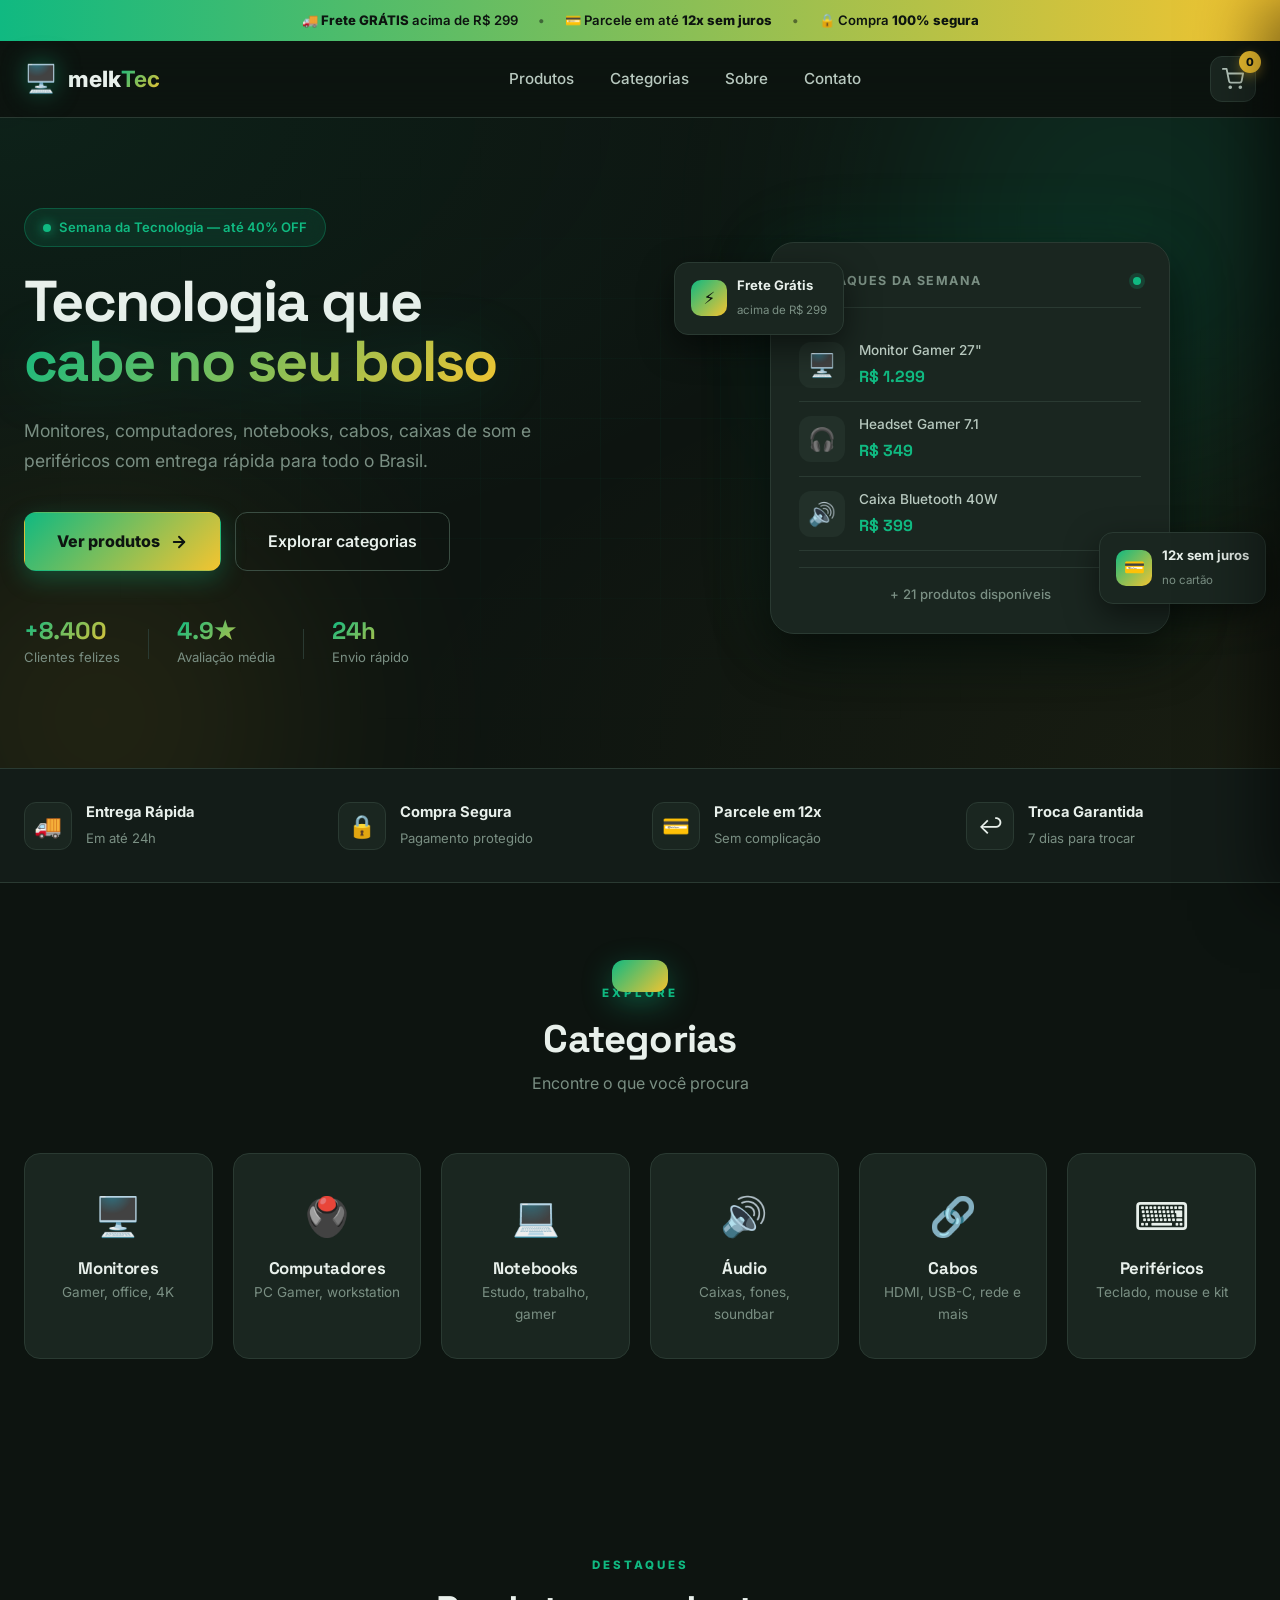
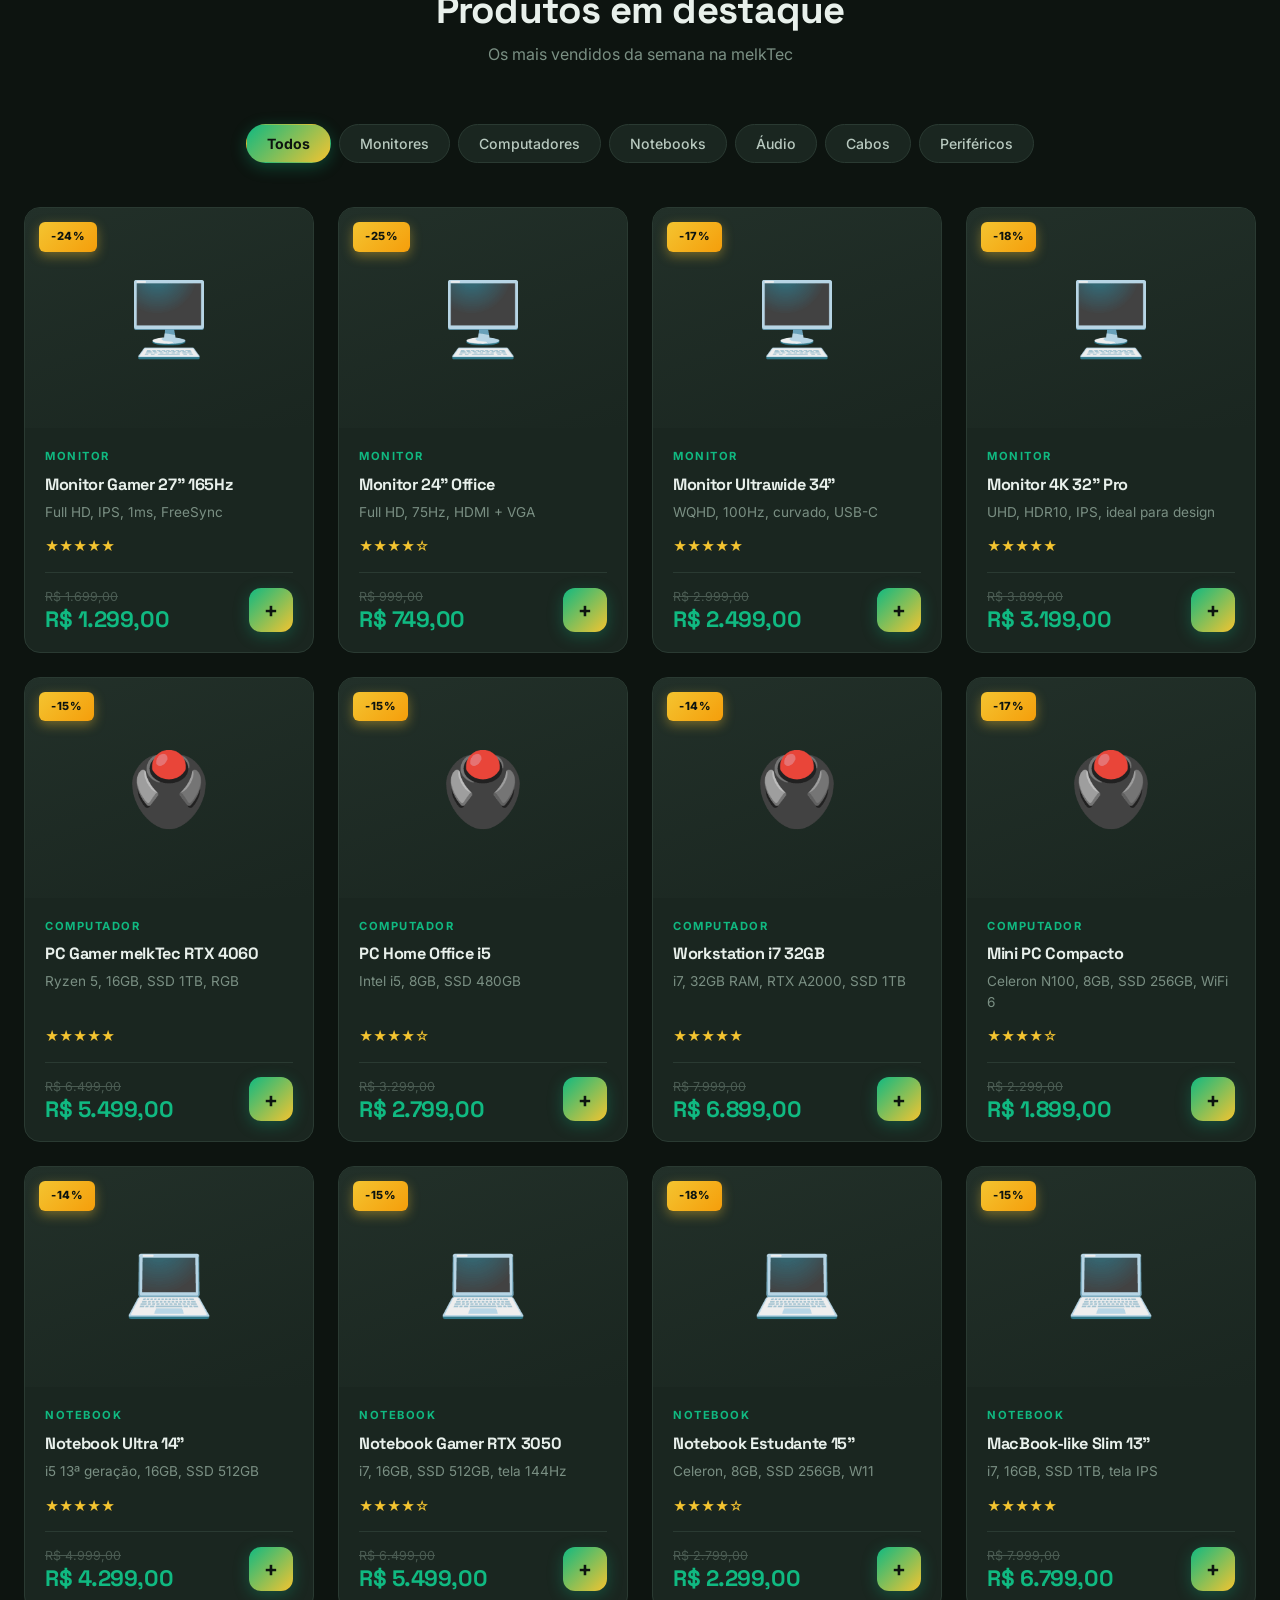
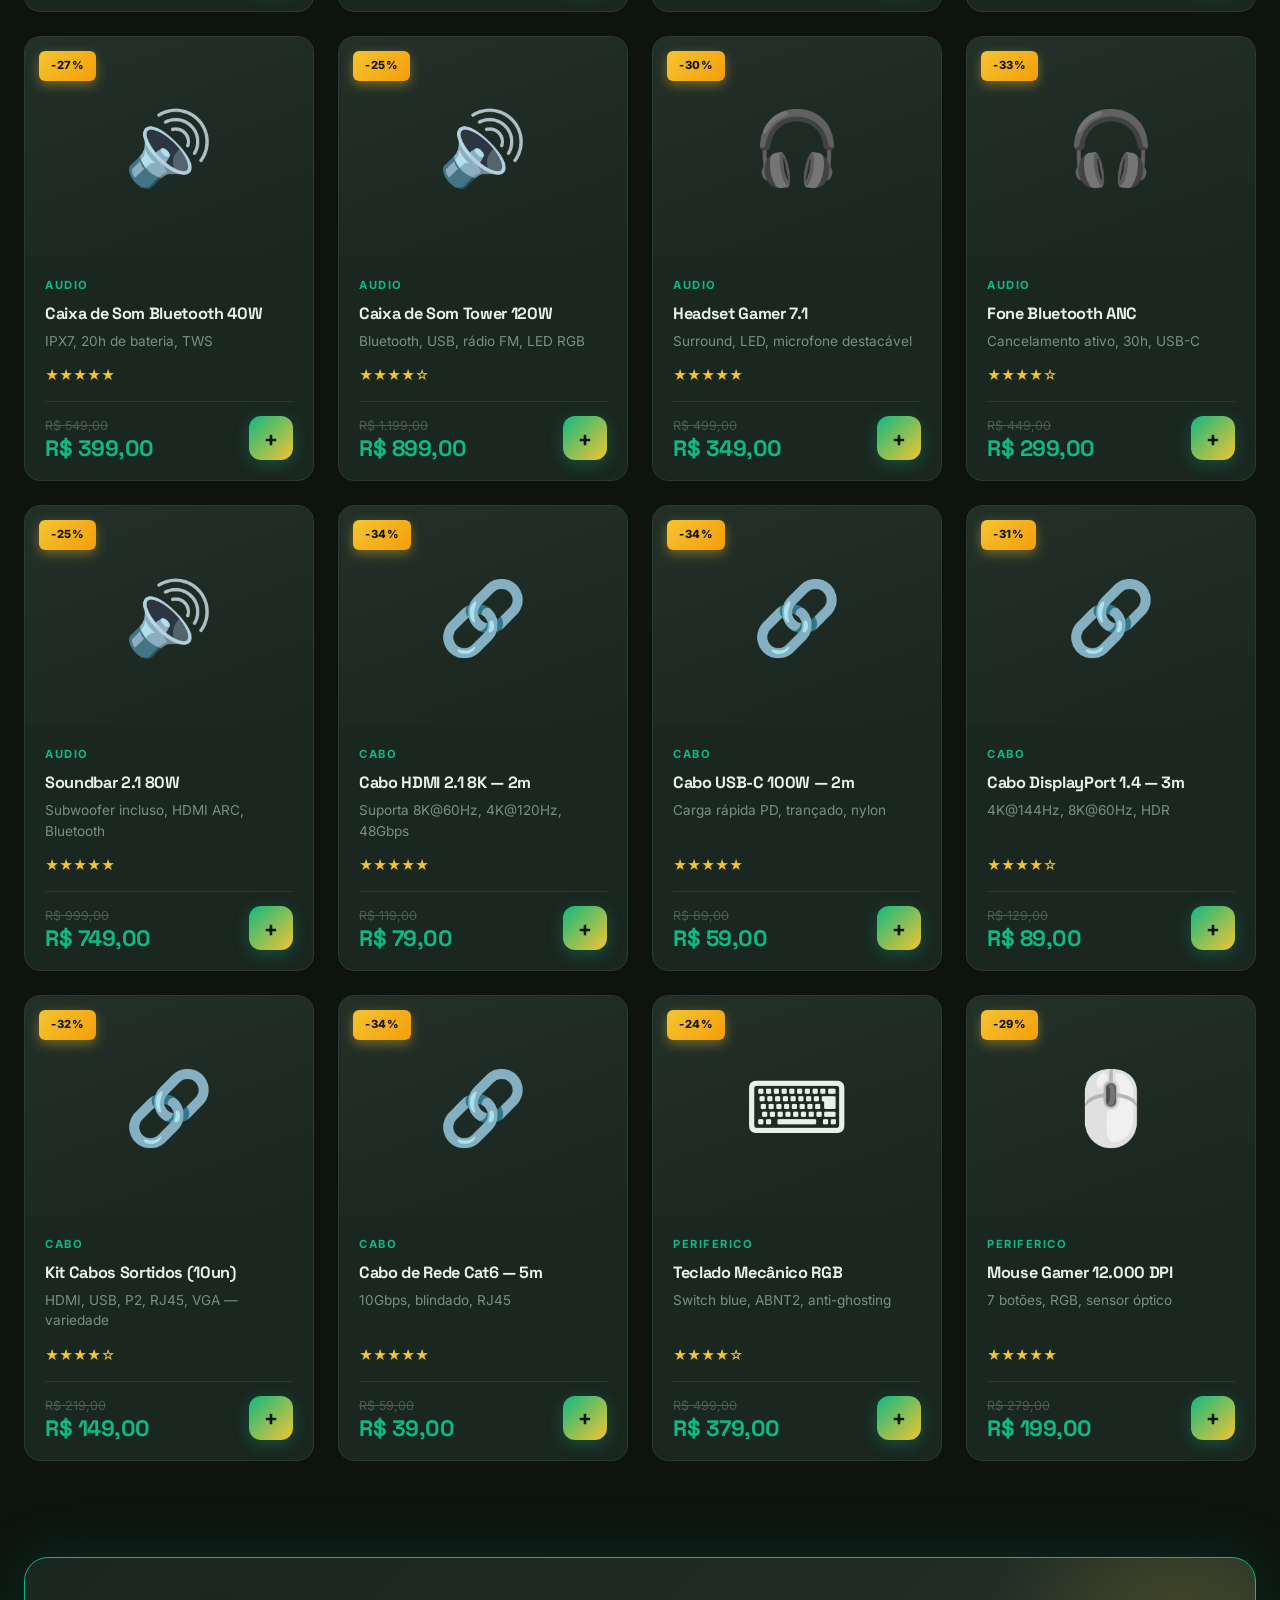
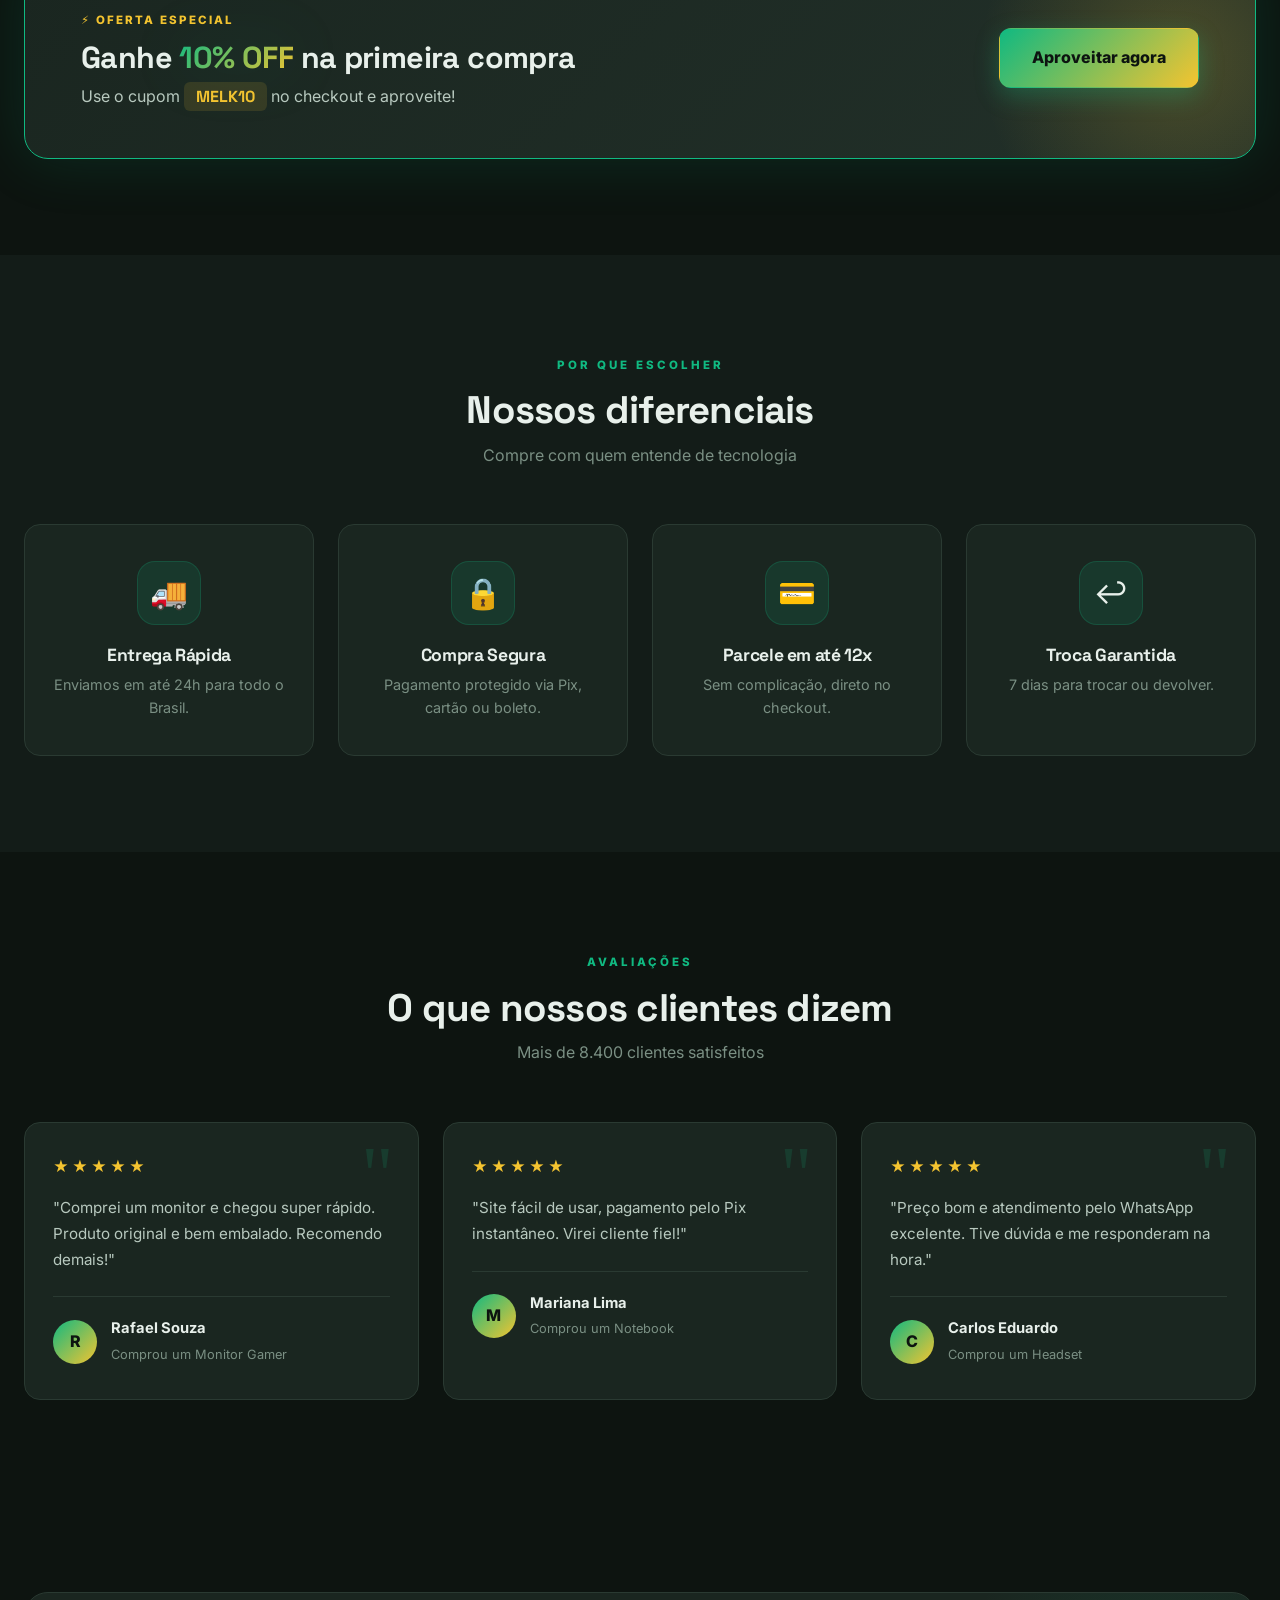
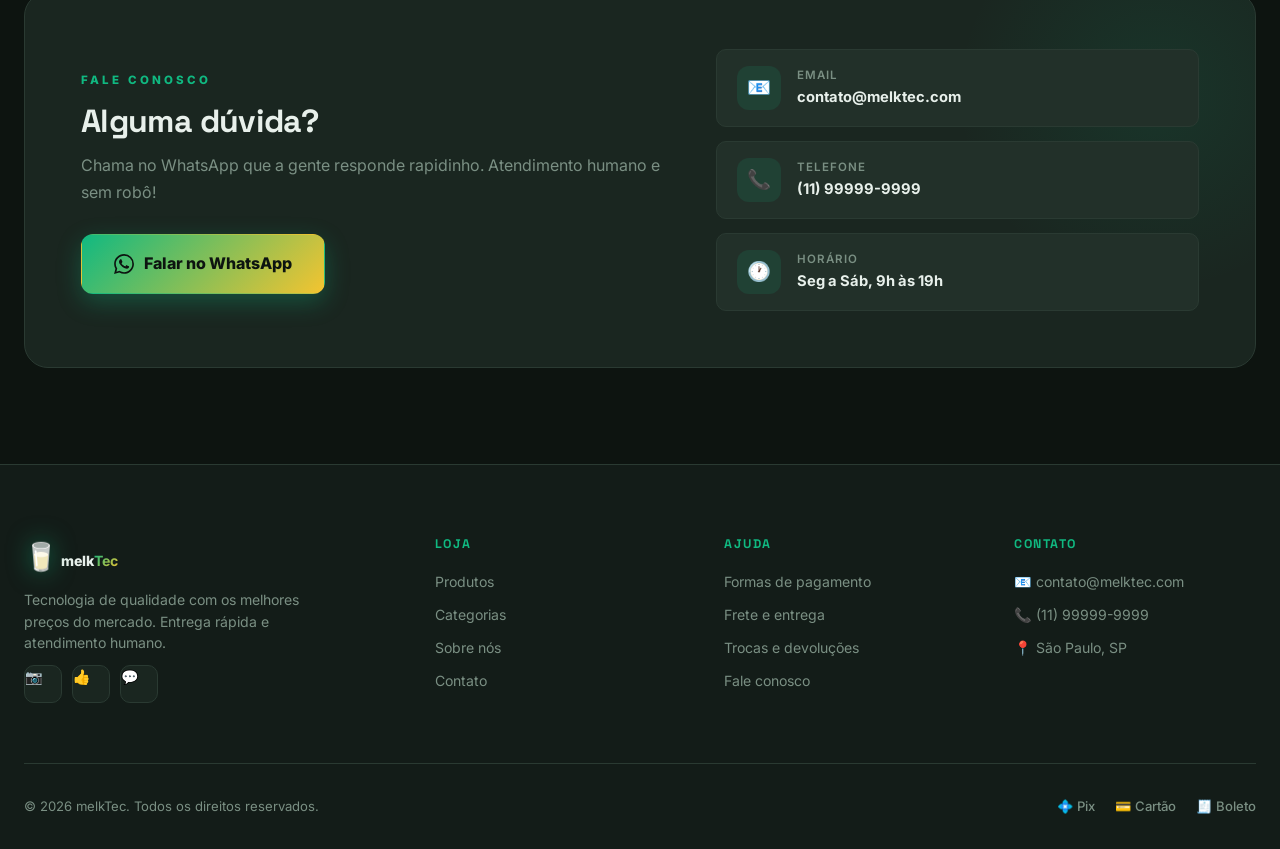
==== commit 9e83a22b: "Troca icone de leite por monitor (tech)" ====
--- a/index.html
+++ b/index.html
@@ -12,24 +12,22 @@
 </head>
 <body>
 
-    <!-- ===== ANNOUNCEMENT BAR ===== -->
     <div class="announce-bar">
         <div class="container announce-inner">
-            <span>🚚 Frete GRÁTIS acima de R$ 299</span>
+            <span>🚚 <strong>Frete GRÁTIS</strong> acima de R$ 299</span>
             <span class="announce-divider">•</span>
-            <span>💳 Parcele em até 12x sem juros</span>
+            <span>💳 Parcele em até <strong>12x sem juros</strong></span>
             <span class="announce-divider">•</span>
-            <span>🔒 Compra 100% segura</span>
+            <span>🔒 Compra <strong>100% segura</strong></span>
         </div>
     </div>
 
-    <!-- ===== HEADER ===== -->
     <header class="header">
         <div class="container header-inner">
             <a href="#" class="logo">
-                <span class="logo-icon">🥛</span>
-                <span class="logo-text">melk<strong>Tec</strong></span>
-            </a>
+    <span class="logo-icon">🖥️</span>
+    <span class="logo-text">melk<strong>Tec</strong></span>
+</a>
 
             <nav class="nav" id="nav">
                 <a href="#produtos" class="nav-link">Produtos</a>
@@ -39,13 +37,6 @@
             </nav>
 
             <div class="header-actions">
-                <button class="icon-btn search-btn" aria-label="Buscar">
-                    <svg width="20" height="20" viewBox="0 0 24 24" fill="none" stroke="currentColor" stroke-width="2" stroke-linecap="round" stroke-linejoin="round">
-                        <circle cx="11" cy="11" r="8"></circle>
-                        <line x1="21" y1="21" x2="16.65" y2="16.65"></line>
-                    </svg>
-                </button>
-
                 <button class="cart-btn" id="cartBtn" aria-label="Abrir carrinho">
                     <svg width="22" height="22" viewBox="0 0 24 24" fill="none" stroke="currentColor" stroke-width="2" stroke-linecap="round" stroke-linejoin="round">
                         <circle cx="9" cy="21" r="1"></circle>
@@ -54,7 +45,6 @@
                     </svg>
                     <span class="cart-count" id="cartCount">0</span>
                 </button>
-
                 <button class="menu-btn" id="menuBtn" aria-label="Menu">
                     <span></span><span></span><span></span>
                 </button>
@@ -62,12 +52,10 @@
         </div>
     </header>
 
-    <!-- ===== HERO ===== -->
     <section class="hero">
-        <!-- Formas flutuantes decorativas -->
-        <div class="hero-shape hero-shape-1"></div>
-        <div class="hero-shape hero-shape-2"></div>
-        <div class="hero-shape hero-shape-3"></div>
+        <div class="hero-glow hero-glow-1"></div>
+        <div class="hero-glow hero-glow-2"></div>
+        <div class="hero-grid"></div>
 
         <div class="container hero-inner">
             <div class="hero-content">
@@ -77,8 +65,8 @@
                 </span>
 
                 <h1>
-                    Tudo em tecnologia,<br>
-                    <span class="gradient-text">num só lugar</span>
+                    Tecnologia que <br>
+                    <span class="gradient-text">cabe no seu bolso</span>
                 </h1>
 
                 <p class="hero-desc">
@@ -117,38 +105,34 @@
             </div>
 
             <div class="hero-visual">
-                <div class="glow"></div>
-
-                <div class="phone-mockup">
-                    <div class="phone-screen">
-                        <div class="screen-bar"></div>
-                        <div class="screen-header">
-                            <span>melk<strong>Tec</strong></span>
-                            <span class="screen-cart">🛒</span>
-                        </div>
-                        <div class="screen-content">
-                            <div class="screen-item">
-                                <div class="screen-icon">🖥️</div>
-                                <div class="screen-info">
-                                    <span class="screen-title">Monitor Gamer</span>
-                                    <span class="screen-price">R$ 1.299</span>
-                                </div>
-                            </div>
-                            <div class="screen-item">
-                                <div class="screen-icon">🎧</div>
-                                <div class="screen-info">
-                                    <span class="screen-title">Headset 7.1</span>
-                                    <span class="screen-price">R$ 349</span>
-                                </div>
-                            </div>
-                            <div class="screen-item">
-                                <div class="screen-icon">🔊</div>
-                                <div class="screen-info">
-                                    <span class="screen-title">Caixa Bluetooth</span>
-                                    <span class="screen-price">R$ 399</span>
-                                </div>
-                            </div>
-                        </div>
+                <div class="hero-card">
+                    <div class="hero-card-header">
+                        <span>Destaques da semana</span>
+                        <span class="hero-card-dot"></span>
+                    </div>
+                    <div class="hero-card-item">
+                        <div class="hero-card-icon">🖥️</div>
+                        <div class="hero-card-info">
+                            <span class="hero-card-name">Monitor Gamer 27"</span>
+                            <span class="hero-card-price">R$ 1.299</span>
+                        </div>
+                    </div>
+                    <div class="hero-card-item">
+                        <div class="hero-card-icon">🎧</div>
+                        <div class="hero-card-info">
+                            <span class="hero-card-name">Headset Gamer 7.1</span>
+                            <span class="hero-card-price">R$ 349</span>
+                        </div>
+                    </div>
+                    <div class="hero-card-item">
+                        <div class="hero-card-icon">🔊</div>
+                        <div class="hero-card-info">
+                            <span class="hero-card-name">Caixa Bluetooth 40W</span>
+                            <span class="hero-card-price">R$ 399</span>
+                        </div>
+                    </div>
+                    <div class="hero-card-footer">
+                        <span>+ 21 produtos disponíveis</span>
                     </div>
                 </div>
 
@@ -171,7 +155,6 @@
         </div>
     </section>
 
-    <!-- ===== FEATURES BAR ===== -->
     <section class="features-bar">
         <div class="container">
             <div class="features-bar-inner">
@@ -207,7 +190,6 @@
         </div>
     </section>
 
-    <!-- ===== CATEGORIAS ===== -->
     <section class="categories" id="categorias">
         <div class="container">
             <div class="section-head">
@@ -219,7 +201,6 @@
         </div>
     </section>
 
-    <!-- ===== PRODUTOS ===== -->
     <section class="products" id="produtos">
         <div class="container">
             <div class="section-head">
@@ -242,7 +223,6 @@
         </div>
     </section>
 
-    <!-- ===== BANNER CTA ===== -->
     <section class="promo-banner">
         <div class="container">
             <div class="promo-inner">
@@ -256,7 +236,6 @@
         </div>
     </section>
 
-    <!-- ===== SOBRE ===== -->
     <section class="features" id="sobre">
         <div class="container">
             <div class="section-head">
@@ -289,7 +268,6 @@
         </div>
     </section>
 
-    <!-- ===== DEPOIMENTOS ===== -->
     <section class="testimonials">
         <div class="container">
             <div class="section-head">
@@ -335,7 +313,6 @@
         </div>
     </section>
 
-    <!-- ===== CONTATO ===== -->
     <section class="contact" id="contato">
         <div class="container">
             <div class="contact-card">
@@ -377,7 +354,6 @@
         </div>
     </section>
 
-    <!-- ===== FOOTER ===== -->
     <footer class="footer">
         <div class="container">
             <div class="footer-grid">
@@ -431,98 +407,61 @@
         </div>
     </footer>
 
-    <!-- ===== CART DRAWER ===== -->
     <aside class="cart-drawer" id="cartDrawer" aria-hidden="true">
         <div class="cart-header">
-            <div>
-                <h3>Seu Carrinho</h3>
-                <small id="cartHeaderCount">0 itens</small>
-            </div>
+            <h3>Seu Carrinho</h3>
             <button class="close-btn" id="closeCart" aria-label="Fechar">✕</button>
         </div>
-
-        <div class="cart-shipping-bar" id="cartShippingBar">
-            <div class="shipping-text" id="shippingText">Adicione mais R$ 299 para frete grátis</div>
-            <div class="shipping-progress">
-                <div class="shipping-progress-fill" id="shippingProgress"></div>
-            </div>
-        </div>
-
         <div class="cart-items" id="cartItems"></div>
-
         <div class="cart-footer">
             <div class="cart-total">
                 <span>Total</span>
                 <strong id="cartTotal">R$ 0,00</strong>
             </div>
-            <button class="btn btn-primary btn-block btn-lg" id="checkoutBtn">
-                Finalizar Compra
-            </button>
-            <button class="btn btn-ghost btn-block" id="continueShopping" type="button" onclick="document.getElementById('closeCart').click()">
-                Continuar comprando
-            </button>
+            <button class="btn btn-primary btn-block btn-lg" id="checkoutBtn">Finalizar Compra</button>
         </div>
     </aside>
     <div class="overlay" id="overlay"></div>
 
-    <!-- ===== CHECKOUT MODAL ===== -->
     <div class="modal" id="checkoutModal" aria-hidden="true">
         <div class="modal-content">
             <button class="close-btn" id="closeCheckout" aria-label="Fechar">✕</button>
-
-            <div class="modal-header">
-                <div class="modal-step-icon">💳</div>
-                <h3>Finalizar Compra</h3>
-                <p class="modal-sub">Escolha a forma de pagamento</p>
-            </div>
+            <h3>Finalizar Compra</h3>
+            <p class="modal-sub">Escolha a forma de pagamento</p>
 
             <div class="payment-options">
                 <label class="payment-option">
                     <input type="radio" name="payment" value="pix" checked />
                     <span class="payment-icon">💠</span>
-                    <div class="payment-info">
+                    <div>
                         <strong>Pix</strong>
                         <small>0,99% de taxa • Aprovação imediata</small>
                     </div>
-                    <span class="payment-check">✓</span>
                 </label>
-
                 <label class="payment-option">
                     <input type="radio" name="payment" value="card" />
                     <span class="payment-icon">💳</span>
-                    <div class="payment-info">
+                    <div>
                         <strong>Cartão de Crédito</strong>
                         <small>3,99% de taxa • Até 12x</small>
                     </div>
-                    <span class="payment-check">✓</span>
                 </label>
-
                 <label class="payment-option">
                     <input type="radio" name="payment" value="boleto" />
                     <span class="payment-icon">🧾</span>
-                    <div class="payment-info">
+                    <div>
                         <strong>Boleto</strong>
                         <small>R$ 3,49 de taxa • 1 a 2 dias úteis</small>
                     </div>
-                    <span class="payment-check">✓</span>
                 </label>
             </div>
 
             <div class="checkout-summary" id="checkoutSummary"></div>
 
-            <button class="btn btn-primary btn-block btn-lg" id="confirmPayment">
-                Confirmar Pedido
-            </button>
-
-            <div class="checkout-security">
-                <span>🔒 Pagamento seguro</span>
-                <span>•</span>
-                <span>Processado pelo Mercado Pago</span>
-            </div>
+            <button class="btn btn-primary btn-block btn-lg" id="confirmPayment">Confirmar Pedido</button>
         </div>
     </div>
 
-    <!-- ===== TOAST ===== -->
     <div class="toast" id="toast"></div>
 
     <script src="index.js?v=2"></script>
--- a/style.css
+++ b/style.css
@@ -1,30 +1,63 @@
 /* =====================================================
-   melkTec — Estilo Premium
+   melkTec — Dark Premium
+   Paleta: Verde Esmeralda + Dourado
    ===================================================== */
 
 *, *::before, *::after { box-sizing: border-box; margin: 0; padding: 0; }
 
 :root {
-    --bg: #070b14;
-    --bg-2: #0d1424;
-    --surface: #131c30;
-    --surface-2: #1a2540;
-    --border: #253352;
-    --text: #eef3fc;
-    --text-muted: #8592ad;
-    --accent: #00d4ff;
-    --accent-2: #7c3aed;
-    --accent-3: #ff3d71;
-    --gradient: linear-gradient(135deg, #00d4ff 0%, #7c3aed 100%);
-    --gradient-warm: linear-gradient(135deg, #ff3d71 0%, #ff9500 100%);
+    /* Dark quente (não azulado) */
+    --bg: #0d1410;                  /* Preto esverdeado profundo */
+    --bg-2: #131c18;                /* Segundo nível */
+    --bg-3: #1a2620;                /* Terceiro nível */
+    --surface: #1a2620;             /* Cards */
+    --surface-2: #223029;           /* Cards hover */
+    --surface-3: #2a3a32;           /* Elevações */
+
+    /* Bordas esverdeadas */
+    --border: #2a3a32;
+    --border-strong: #3a4d42;
+    --border-glow: rgba(16,185,129,.3);
+
+    /* Texto */
+    --text: #e8f0eb;                /* Branco esverdeado */
+    --text-soft: #b8c9bf;           /* Cinza-esverdeado */
+    --text-muted: #7a8f83;          /* Cinza médio */
+    --text-light: #4a5b52;          /* Cinza escuro */
+
+    /* Acento principal: Verde esmeralda */
+    --accent: #10b981;              /* Esmeralda */
+    --accent-2: #059669;            /* Esmeralda escuro */
+    --accent-light: #34d399;        /* Esmeralda claro */
+    --accent-soft: rgba(16,185,129,.12);
+
+    /* Acento secundário: Dourado */
+    --gold: #f4c430;                /* Ouro */
+    --gold-2: #d4a017;              /* Ouro escuro */
+    --gold-soft: rgba(244,196,48,.12);
+
+    /* Estados */
     --success: #10b981;
     --danger: #ef4444;
-    --warning: #fbbf24;
+    --warning: #f59e0b;
+
+    /* Gradientes */
+    --gradient: linear-gradient(135deg, #10b981 0%, #f4c430 100%);
+    --gradient-cool: linear-gradient(135deg, #10b981 0%, #14b8a6 100%);
+    --gradient-gold: linear-gradient(135deg, #f4c430 0%, #f59e0b 100%);
+
+    /* Sombras */
+    --shadow-sm: 0 2px 8px rgba(0,0,0,.3);
+    --shadow: 0 8px 24px rgba(0,0,0,.4);
+    --shadow-md: 0 12px 32px rgba(0,0,0,.5);
+    --shadow-lg: 0 20px 48px rgba(0,0,0,.6);
+    --shadow-glow: 0 0 30px rgba(16,185,129,.25);
+    --shadow-gold: 0 0 30px rgba(244,196,48,.25);
+
+    --radius-sm: 10px;
     --radius: 16px;
-    --radius-sm: 10px;
     --radius-lg: 24px;
-    --shadow: 0 20px 60px rgba(0,0,0,.5);
-    --shadow-glow: 0 0 40px rgba(0,212,255,.3);
+
     --transition: .3s cubic-bezier(.4,0,.2,1);
 }
 
@@ -45,24 +78,27 @@
 button { font-family: inherit; cursor: pointer; border: none; background: none; color: inherit; }
 a { color: inherit; text-decoration: none; }
 
-h1, h2, h3, h4 { font-family: 'Space Grotesk', 'Inter', sans-serif; letter-spacing: -0.02em; line-height: 1.15; }
-
-/* ===================== ANNOUNCEMENT BAR ===================== */
+h1, h2, h3, h4 {
+    font-family: 'Space Grotesk', 'Inter', sans-serif;
+    letter-spacing: -0.02em;
+    line-height: 1.15;
+    color: var(--text);
+    font-weight: 700;
+}
+
+/* ============ ANNOUNCE BAR ============ */
 .announce-bar {
-    background: var(--gradient);
-    color: #000;
-    font-size: .8rem;
+    background: linear-gradient(90deg, #10b981 0%, #f4c430 100%);
+    color: #0d1410;
+    font-size: .82rem;
     font-weight: 600;
-    padding: 8px 0;
-    overflow: hidden;
+    padding: 10px 0;
 }
 .announce-inner {
-    display: flex;
-    justify-content: center;
-    align-items: center;
-    gap: 16px;
-    flex-wrap: wrap;
-}
+    display: flex; justify-content: center; align-items: center;
+    gap: 20px; flex-wrap: wrap;
+}
+.announce-inner strong { font-weight: 800; }
 .announce-divider { opacity: .5; }
 
 @media (max-width: 640px) {
@@ -70,26 +106,35 @@
     .announce-inner .announce-divider { display: none; }
 }
 
-/* ===================== HEADER ===================== */
+/* ============ HEADER ============ */
 .header {
     position: sticky; top: 0; z-index: 100;
-    background: rgba(7,11,20,.85);
+    background: rgba(13,20,16,.85);
     backdrop-filter: blur(20px);
     -webkit-backdrop-filter: blur(20px);
     border-bottom: 1px solid var(--border);
 }
 .header-inner {
     display: flex; align-items: center; justify-content: space-between;
-    height: 72px;
-    gap: 24px;
-}
-.logo { display: flex; align-items: center; gap: 10px; font-size: 1.35rem; font-weight: 800; }
-.logo-icon { font-size: 1.7rem; filter: drop-shadow(0 0 12px rgba(0,212,255,.6)); }
-.logo-text strong { background: var(--gradient); -webkit-background-clip: text; background-clip: text; color: transparent; }
-
-.nav { display: flex; gap: 32px; }
+    height: 76px; gap: 24px;
+}
+.logo { display: flex; align-items: center; gap: 10px; font-size: 1.4rem; font-weight: 800; }
+.logo-icon {
+    font-size: 1.7rem;
+    filter: drop-shadow(0 0 12px rgba(16,185,129,.5));
+}
+.logo-text { color: var(--text); }
+.logo-text strong {
+    background: var(--gradient);
+    -webkit-background-clip: text; background-clip: text; color: transparent;
+}
+
+.nav { display: flex; gap: 36px; }
 .nav-link {
-    color: var(--text-muted); font-weight: 500; transition: var(--transition); font-size: .95rem;
+    color: var(--text-soft);
+    font-weight: 500;
+    transition: var(--transition);
+    font-size: .95rem;
     position: relative; padding: 4px 0;
 }
 .nav-link::after {
@@ -98,100 +143,111 @@
     transform: scaleX(0); transform-origin: left;
     transition: transform .3s cubic-bezier(.4,0,.2,1);
 }
-.nav-link:hover { color: var(--text); }
+.nav-link:hover { color: var(--accent); }
 .nav-link:hover::after { transform: scaleX(1); }
 
 .header-actions { display: flex; align-items: center; gap: 10px; }
-
-.icon-btn {
-    width: 44px; height: 44px; border-radius: 12px;
-    background: var(--surface); border: 1px solid var(--border);
-    display: grid; place-items: center;
-    transition: var(--transition);
-    color: var(--text-muted);
-}
-.icon-btn:hover { color: var(--accent); border-color: var(--accent); transform: translateY(-2px); }
 
 .cart-btn {
     position: relative;
-    width: 44px; height: 44px; border-radius: 12px;
-    background: var(--surface); border: 1px solid var(--border);
+    width: 46px; height: 46px; border-radius: 12px;
+    background: var(--surface);
+    border: 1px solid var(--border);
     display: grid; place-items: center;
     transition: var(--transition);
-}
-.cart-btn:hover { border-color: var(--accent); color: var(--accent); transform: translateY(-2px); }
+    color: var(--text-soft);
+}
+.cart-btn:hover {
+    border-color: var(--accent);
+    color: var(--accent);
+    transform: translateY(-2px);
+    box-shadow: var(--shadow-glow);
+}
 .cart-count {
     position: absolute; top: -6px; right: -6px;
-    background: var(--gradient); color: #000;
+    background: var(--gold);
+    color: var(--bg);
     font-size: .7rem; font-weight: 800;
     min-width: 22px; height: 22px; border-radius: 11px;
     display: grid; place-items: center; padding: 0 6px;
-    box-shadow: 0 4px 12px rgba(0,212,255,.4);
+    box-shadow: 0 4px 12px rgba(244,196,48,.4);
 }
 
 .menu-btn {
     display: none; flex-direction: column; gap: 5px;
-    width: 44px; height: 44px; align-items: center; justify-content: center;
+    width: 46px; height: 46px; align-items: center; justify-content: center;
     border-radius: 12px; background: var(--surface); border: 1px solid var(--border);
 }
 .menu-btn span { width: 20px; height: 2px; background: var(--text); border-radius: 2px; }
 
-/* ===================== HERO ===================== */
+/* ============ HERO ============ */
 .hero {
-    padding: 100px 0 120px;
+    padding: 90px 0 100px;
     position: relative;
     overflow: hidden;
-    background: radial-gradient(ellipse at top, var(--bg-2), var(--bg));
-}
-
-.hero-shape {
-    position: absolute; border-radius: 50%;
-    filter: blur(100px); opacity: .35; pointer-events: none;
-}
-.hero-shape-1 {
+    background: var(--bg);
+    background-image: 
+        radial-gradient(ellipse at top left, rgba(16,185,129,.08), transparent 50%),
+        radial-gradient(ellipse at bottom right, rgba(244,196,48,.05), transparent 50%);
+}
+
+.hero-grid {
+    position: absolute; inset: 0;
+    background-image: 
+        linear-gradient(rgba(16,185,129,.04) 1px, transparent 1px),
+        linear-gradient(90deg, rgba(16,185,129,.04) 1px, transparent 1px);
+    background-size: 60px 60px;
+    pointer-events: none;
+    mask-image: radial-gradient(ellipse at center, black, transparent 70%);
+    -webkit-mask-image: radial-gradient(ellipse at center, black, transparent 70%);
+}
+
+.hero-glow {
+    position: absolute;
+    border-radius: 50%;
+    filter: blur(120px);
+    pointer-events: none;
+}
+.hero-glow-1 {
     width: 500px; height: 500px;
     background: var(--accent);
-    top: -200px; left: -100px;
-    animation: floatShape 12s ease-in-out infinite;
-}
-.hero-shape-2 {
+    opacity: .15;
+    top: -150px; right: -100px;
+    animation: floatGlow 12s ease-in-out infinite;
+}
+.hero-glow-2 {
     width: 400px; height: 400px;
-    background: var(--accent-2);
-    bottom: -150px; right: -100px;
-    animation: floatShape 15s ease-in-out infinite reverse;
-}
-.hero-shape-3 {
-    width: 300px; height: 300px;
-    background: var(--accent-3);
-    top: 50%; left: 45%;
-    opacity: .15;
-    animation: floatShape 20s ease-in-out infinite;
-}
-@keyframes floatShape {
-    0%, 100% { transform: translate(0, 0) scale(1); }
+    background: var(--gold);
+    opacity: .1;
+    bottom: -150px; left: -100px;
+    animation: floatGlow 15s ease-in-out infinite reverse;
+}
+@keyframes floatGlow {
+    0%, 100% { transform: translate(0,0) scale(1); }
     50% { transform: translate(40px, -40px) scale(1.1); }
 }
 
 .hero-inner {
-    display: grid; grid-template-columns: 1.1fr 1fr;
+    display: grid; grid-template-columns: 1.05fr 1fr;
     gap: 60px; align-items: center;
-    position: relative;
-    z-index: 2;
+    position: relative; z-index: 2;
 }
 
 .badge {
     display: inline-flex; align-items: center; gap: 8px;
     padding: 8px 18px; border-radius: 999px;
-    background: rgba(0,212,255,.08);
-    border: 1px solid rgba(0,212,255,.3);
-    color: var(--accent); font-size: .85rem; font-weight: 600;
+    background: var(--accent-soft);
+    border: 1px solid rgba(16,185,129,.3);
+    color: var(--accent);
+    font-size: .82rem; font-weight: 600;
     margin-bottom: 24px;
     backdrop-filter: blur(10px);
 }
 .badge-dot {
-    width: 8px; height: 8px; border-radius: 50%; background: var(--accent);
+    width: 8px; height: 8px; border-radius: 50%;
+    background: var(--accent);
+    box-shadow: 0 0 12px var(--accent);
     animation: pulseDot 2s infinite;
-    box-shadow: 0 0 12px var(--accent);
 }
 @keyframes pulseDot {
     0%, 100% { opacity: 1; transform: scale(1); }
@@ -201,25 +257,25 @@
 .hero h1 {
     font-size: 3.6rem;
     font-weight: 800;
-    line-height: 1.08;
+    line-height: 1.05;
     margin-bottom: 24px;
     letter-spacing: -.03em;
 }
 .gradient-text {
     background: var(--gradient);
     -webkit-background-clip: text; background-clip: text; color: transparent;
-    filter: drop-shadow(0 0 30px rgba(0,212,255,.3));
+    filter: drop-shadow(0 0 30px rgba(16,185,129,.2));
 }
 
 .hero-desc {
     color: var(--text-muted);
-    font-size: 1.15rem;
+    font-size: 1.1rem;
     margin-bottom: 36px;
     max-width: 520px;
     line-height: 1.7;
 }
 
-.hero-actions { display: flex; gap: 16px; flex-wrap: wrap; margin-bottom: 48px; }
+.hero-actions { display: flex; gap: 14px; flex-wrap: wrap; margin-bottom: 48px; }
 
 .btn {
     display: inline-flex; align-items: center; justify-content: center; gap: 10px;
@@ -234,22 +290,26 @@
 .btn-block { width: 100%; }
 
 .btn-primary {
-    background: var(--gradient); color: #000;
-    box-shadow: 0 10px 30px rgba(0,212,255,.3);
-    font-weight: 700;
+    background: var(--gradient);
+    color: var(--bg);
+    font-weight: 800;
+    box-shadow: 0 8px 24px rgba(16,185,129,.3);
 }
 .btn-primary:hover {
     transform: translateY(-3px);
-    box-shadow: 0 15px 40px rgba(0,212,255,.5);
-}
+    box-shadow: 0 12px 32px rgba(16,185,129,.5);
+    filter: brightness(1.1);
+}
+
 .btn-ghost {
-    background: rgba(255,255,255,.03);
-    border: 1px solid var(--border);
+    background: transparent;
+    border: 1px solid var(--border-strong);
     color: var(--text);
 }
 .btn-ghost:hover {
-    border-color: var(--accent); color: var(--accent);
-    background: rgba(0,212,255,.05);
+    border-color: var(--accent);
+    color: var(--accent);
+    background: var(--accent-soft);
     transform: translateY(-3px);
 }
 
@@ -258,109 +318,107 @@
 }
 .stat { display: flex; flex-direction: column; }
 .stat strong {
-    font-size: 1.6rem; font-weight: 800;
+    font-size: 1.5rem; font-weight: 800;
     background: var(--gradient);
     -webkit-background-clip: text; background-clip: text; color: transparent;
     line-height: 1;
     font-family: 'Space Grotesk', sans-serif;
 }
-.stat span { color: var(--text-muted); font-size: .85rem; margin-top: 4px; }
+.stat span { color: var(--text-muted); font-size: .82rem; margin-top: 4px; }
 .stat-divider { width: 1px; height: 30px; background: var(--border); }
 
 /* HERO VISUAL */
 .hero-visual { position: relative; display: grid; place-items: center; }
-.glow {
-    position: absolute; width: 400px; height: 400px; border-radius: 50%;
-    background: var(--gradient);
-    filter: blur(90px); opacity: .5;
-    animation: pulseGlow 4s ease-in-out infinite;
-}
-@keyframes pulseGlow {
-    0%, 100% { transform: scale(1); opacity: .5; }
-    50% { transform: scale(1.15); opacity: .7; }
-}
-
-.phone-mockup {
-    width: 260px; height: 520px; border-radius: 40px;
-    background: linear-gradient(145deg, #1a2540, #0a1120);
-    border: 2px solid var(--border);
-    padding: 14px;
-    box-shadow: 0 40px 100px rgba(0,0,0,.6), 0 0 80px rgba(0,212,255,.2);
+
+.hero-card {
+    background: var(--surface);
+    border: 1px solid var(--border);
+    border-radius: var(--radius-lg);
+    padding: 28px;
+    width: 100%;
+    max-width: 400px;
+    box-shadow: var(--shadow-lg), 0 0 80px rgba(16,185,129,.1);
     position: relative;
-    transform: rotate(-4deg);
-    animation: float 6s ease-in-out infinite;
     z-index: 3;
 }
-@keyframes float {
-    0%,100% { transform: rotate(-4deg) translateY(0); }
-    50% { transform: rotate(-4deg) translateY(-16px); }
-}
-.phone-screen {
-    width: 100%; height: 100%; border-radius: 28px;
-    background: #0a1120;
-    padding: 16px 14px;
-    overflow: hidden;
-    display: flex; flex-direction: column; gap: 14px;
-}
-.screen-bar {
-    width: 60px; height: 5px; border-radius: 3px;
-    background: var(--border); margin: 0 auto;
-}
-.screen-header {
+
+.hero-card-header {
     display: flex; justify-content: space-between; align-items: center;
-    color: #fff; font-size: .85rem; font-weight: 700;
-    padding: 4px 2px;
-}
-.screen-header strong {
-    background: var(--gradient);
-    -webkit-background-clip: text; background-clip: text; color: transparent;
-}
-.screen-cart { font-size: 1rem; }
-.screen-content { display: flex; flex-direction: column; gap: 10px; }
-.screen-item {
-    background: linear-gradient(135deg, var(--surface), var(--surface-2));
-    border: 1px solid var(--border);
-    border-radius: 14px;
-    padding: 12px;
-    display: flex; align-items: center; gap: 10px;
-}
-.screen-icon { font-size: 1.6rem; }
-.screen-info { display: flex; flex-direction: column; gap: 2px; }
-.screen-title { font-size: .75rem; color: var(--text-muted); }
-.screen-price {
-    font-size: .85rem; font-weight: 700; color: var(--accent);
+    font-size: .78rem; font-weight: 700;
+    color: var(--text-muted);
+    text-transform: uppercase;
+    letter-spacing: 1.5px;
+    margin-bottom: 20px;
+    padding-bottom: 16px;
+    border-bottom: 1px solid var(--border);
+}
+.hero-card-dot {
+    width: 8px; height: 8px; border-radius: 50%;
+    background: var(--accent);
+    box-shadow: 0 0 0 4px rgba(16,185,129,.2);
+    animation: pulseDot 2s infinite;
+}
+
+.hero-card-item {
+    display: flex; align-items: center; gap: 14px;
+    padding: 12px 0;
+    border-bottom: 1px solid var(--border);
+}
+.hero-card-item:last-of-type { border-bottom: none; }
+
+.hero-card-icon {
+    width: 46px; height: 46px; border-radius: 12px;
+    background: var(--surface-2);
+    display: grid; place-items: center;
+    font-size: 1.4rem;
+    flex-shrink: 0;
+}
+.hero-card-info { flex: 1; display: flex; flex-direction: column; gap: 2px; }
+.hero-card-name { font-size: .85rem; color: var(--text-soft); font-weight: 500; }
+.hero-card-price {
+    font-size: 1rem; font-weight: 800;
+    color: var(--accent);
     font-family: 'Space Grotesk', sans-serif;
 }
 
-/* Floating cards */
+.hero-card-footer {
+    margin-top: 16px;
+    padding-top: 16px;
+    border-top: 1px solid var(--border);
+    text-align: center;
+    font-size: .82rem;
+    color: var(--text-muted);
+    font-weight: 500;
+}
+
 .floating-card {
     position: absolute;
-    background: rgba(19,28,48,.9);
-    backdrop-filter: blur(20px);
-    border: 1px solid var(--border);
-    border-radius: 16px;
+    background: var(--surface);
+    border: 1px solid var(--border);
+    border-radius: 14px;
     padding: 12px 16px;
     display: flex; align-items: center; gap: 10px;
-    box-shadow: 0 20px 50px rgba(0,0,0,.5);
+    box-shadow: var(--shadow-md);
     z-index: 4;
     animation: floatCard 5s ease-in-out infinite;
 }
-.floating-card-1 { top: 60px; left: -20px; animation-delay: 0s; }
-.floating-card-2 { bottom: 80px; right: -20px; animation-delay: 2.5s; }
+.floating-card-1 { top: 20px; left: -10px; }
+.floating-card-2 { bottom: 30px; right: -10px; animation-delay: 2.5s; }
 @keyframes floatCard {
     0%,100% { transform: translateY(0); }
     50% { transform: translateY(-10px); }
 }
 .fc-icon {
-    width: 38px; height: 38px; border-radius: 10px;
+    width: 36px; height: 36px; border-radius: 10px;
     background: var(--gradient);
-    display: grid; place-items: center; font-size: 1.1rem;
+    color: var(--bg);
+    display: grid; place-items: center; font-size: 1.05rem;
     flex-shrink: 0;
 }
-.floating-card strong { display: block; font-size: .85rem; color: #fff; }
+.floating-card strong { display: block; font-size: .82rem; color: var(--text); font-weight: 700; }
 .floating-card small { color: var(--text-muted); font-size: .72rem; }
 
-/* ===================== FEATURES BAR ===================== */
+/* ============ FEATURES BAR ============ */
 .features-bar {
     background: var(--bg-2);
     border-top: 1px solid var(--border);
@@ -372,51 +430,46 @@
     grid-template-columns: repeat(4, 1fr);
     gap: 24px;
 }
-.feature-mini {
-    display: flex; align-items: center; gap: 14px;
-}
+.feature-mini { display: flex; align-items: center; gap: 14px; }
 .feature-mini-icon {
     width: 48px; height: 48px; border-radius: 12px;
-    background: rgba(0,212,255,.1);
-    border: 1px solid rgba(0,212,255,.25);
+    background: var(--surface);
+    border: 1px solid var(--border);
     display: grid; place-items: center; font-size: 1.4rem;
     flex-shrink: 0;
 }
-.feature-mini strong { display: block; font-size: .95rem; color: var(--text); }
+.feature-mini strong { display: block; font-size: .92rem; color: var(--text); font-weight: 700; }
 .feature-mini span { color: var(--text-muted); font-size: .82rem; }
 
-/* ===================== SECTIONS ===================== */
-section { padding: 100px 0; }
-
-.section-head { text-align: center; margin-bottom: 60px; }
+/* ============ SECTIONS ============ */
+section { padding: 96px 0; }
+
+.section-head { text-align: center; margin-bottom: 56px; }
 .section-tag {
     display: inline-block;
-    font-size: .75rem;
+    font-size: .72rem;
     font-weight: 800;
     letter-spacing: 3px;
     color: var(--accent);
     text-transform: uppercase;
     margin-bottom: 14px;
-    padding: 4px 14px;
-    border-radius: 999px;
-    background: rgba(0,212,255,.08);
-    border: 1px solid rgba(0,212,255,.2);
 }
 .section-head h2 {
-    font-size: 2.5rem; font-weight: 800;
-    margin-bottom: 12px;
+    font-size: 2.4rem; font-weight: 800;
+    margin-bottom: 10px;
     letter-spacing: -.02em;
-}
-.section-head p { color: var(--text-muted); font-size: 1.05rem; }
-
-/* ===================== CATEGORIAS ===================== */
+    color: var(--text);
+}
+.section-head p { color: var(--text-muted); font-size: 1rem; }
+
+/* ============ CATEGORIAS ============ */
 .category-grid {
     display: grid;
     grid-template-columns: repeat(auto-fit, minmax(180px, 1fr));
     gap: 20px;
 }
 .category-card {
-    background: linear-gradient(160deg, var(--surface), var(--bg-2));
+    background: var(--surface);
     border: 1px solid var(--border);
     border-radius: var(--radius);
     padding: 32px 20px;
@@ -430,47 +483,50 @@
     content: '';
     position: absolute; inset: 0;
     background: var(--gradient);
-    opacity: 0; transition: var(--transition);
+    opacity: 0;
+    transition: var(--transition);
 }
 .category-card > * { position: relative; z-index: 2; }
 .category-card:hover {
-    transform: translateY(-8px);
+    transform: translateY(-6px);
     border-color: var(--accent);
-    box-shadow: 0 20px 50px rgba(0,212,255,.2);
+    box-shadow: var(--shadow-glow);
 }
 .category-card:hover::before { opacity: .08; }
 .category-icon {
-    font-size: 2.6rem;
-    margin-bottom: 14px;
-    filter: drop-shadow(0 4px 12px rgba(0,0,0,.3));
-    transition: var(--transition);
-}
-.category-card:hover .category-icon { transform: scale(1.15) rotate(-5deg); }
-.category-card h3 { font-size: 1.1rem; font-weight: 700; margin-bottom: 4px; }
+    font-size: 2.4rem; margin-bottom: 12px;
+    transition: var(--transition);
+    display: inline-block;
+}
+.category-card:hover .category-icon { transform: scale(1.12); }
+.category-card h3 { font-size: 1.05rem; font-weight: 700; margin-bottom: 4px; color: var(--text); }
 .category-card p { color: var(--text-muted); font-size: .85rem; }
 
-/* ===================== FILTROS ===================== */
+/* ============ FILTROS ============ */
 .filters {
-    display: flex; gap: 10px; justify-content: center;
-    flex-wrap: wrap; margin-bottom: 48px;
+    display: flex; gap: 8px; justify-content: center;
+    flex-wrap: wrap; margin-bottom: 44px;
 }
 .filter-btn {
-    padding: 10px 22px; border-radius: 999px;
-    background: var(--surface);
-    border: 1px solid var(--border);
-    color: var(--text-muted);
-    font-weight: 600; font-size: .88rem;
-    transition: var(--transition);
-}
-.filter-btn:hover { color: var(--text); border-color: var(--accent); }
+    padding: 10px 20px; border-radius: 999px;
+    background: var(--surface);
+    border: 1px solid var(--border);
+    color: var(--text-soft);
+    font-weight: 500; font-size: .88rem;
+    transition: var(--transition);
+}
+.filter-btn:hover {
+    color: var(--accent);
+    border-color: var(--accent);
+}
 .filter-btn.active {
-    background: var(--gradient); color: #000;
+    background: var(--gradient); color: var(--bg);
     border-color: transparent;
-    box-shadow: 0 8px 24px rgba(0,212,255,.3);
     font-weight: 700;
-}
-
-/* ===================== PRODUTOS ===================== */
+    box-shadow: 0 4px 16px rgba(16,185,129,.3);
+}
+
+/* ============ PRODUTOS ============ */
 .product-grid {
     display: grid;
     grid-template-columns: repeat(auto-fill, minmax(260px, 1fr));
@@ -478,7 +534,7 @@
 }
 
 .product-card {
-    background: linear-gradient(160deg, var(--surface), var(--bg-2));
+    background: var(--surface);
     border: 1px solid var(--border);
     border-radius: var(--radius);
     overflow: hidden;
@@ -488,57 +544,40 @@
 }
 .product-card:hover {
     transform: translateY(-6px);
+    box-shadow: var(--shadow-md);
     border-color: var(--accent);
-    box-shadow: 0 24px 60px rgba(0,0,0,.5), 0 0 40px rgba(0,212,255,.15);
 }
 .product-image {
     height: 220px;
     display: grid; place-items: center;
-    font-size: 5rem;
-    background: radial-gradient(circle at 50% 40%, var(--surface-2), var(--bg-2));
+    font-size: 4.5rem;
+    background: linear-gradient(160deg, var(--surface-2) 0%, var(--surface) 100%);
     position: relative;
     overflow: hidden;
 }
-.product-image::after {
-    content: '';
-    position: absolute; inset: 0;
-    background: linear-gradient(180deg, transparent 60%, rgba(7,11,20,.5));
-    pointer-events: none;
-}
 .product-badge {
     position: absolute; top: 14px; left: 14px;
-    background: var(--gradient-warm); color: #fff;
-    font-size: .72rem; font-weight: 800;
-    padding: 6px 12px; border-radius: 8px;
+    background: var(--gradient-gold);
+    color: var(--bg);
+    font-size: .7rem; font-weight: 800;
+    padding: 6px 12px; border-radius: 6px;
     letter-spacing: .5px;
     z-index: 3;
-    box-shadow: 0 4px 12px rgba(255,61,113,.4);
-}
-.product-favorite {
-    position: absolute; top: 14px; right: 14px;
-    width: 36px; height: 36px; border-radius: 50%;
-    background: rgba(7,11,20,.7);
-    backdrop-filter: blur(10px);
-    border: 1px solid var(--border);
-    display: grid; place-items: center;
-    font-size: 1rem;
-    z-index: 3;
-    transition: var(--transition);
-    color: var(--text-muted);
-}
-.product-favorite:hover { color: var(--accent-3); border-color: var(--accent-3); transform: scale(1.1); }
+    box-shadow: 0 4px 12px rgba(244,196,48,.4);
+}
 
 .product-info { padding: 20px; display: flex; flex-direction: column; flex: 1; }
 .product-category {
     color: var(--accent);
-    font-size: .72rem; font-weight: 700;
+    font-size: .7rem; font-weight: 700;
     text-transform: uppercase; letter-spacing: 1.5px;
     margin-bottom: 8px;
 }
 .product-name {
-    font-size: 1.05rem; font-weight: 700;
+    font-size: 1.02rem; font-weight: 700;
     margin-bottom: 6px;
     line-height: 1.35;
+    color: var(--text);
 }
 .product-desc {
     color: var(--text-muted);
@@ -548,12 +587,10 @@
     line-height: 1.5;
 }
 .product-rating {
-    color: var(--warning);
+    color: var(--gold);
     font-size: .85rem;
     margin-bottom: 14px;
-    display: flex; align-items: center; gap: 6px;
-}
-.product-rating small { color: var(--text-muted); font-size: .78rem; }
+}
 
 .product-price-row {
     display: flex; align-items: flex-end;
@@ -561,60 +598,54 @@
     padding-top: 14px;
     border-top: 1px solid var(--border);
 }
-.product-price-info { display: flex; flex-direction: column; }
 .product-old {
-    color: var(--text-muted);
+    color: var(--text-light);
     font-size: .78rem;
     text-decoration: line-through;
     margin-bottom: 2px;
 }
 .product-price {
     font-size: 1.4rem; font-weight: 800;
-    background: var(--gradient);
-    -webkit-background-clip: text; background-clip: text; color: transparent;
+    color: var(--accent);
     font-family: 'Space Grotesk', sans-serif;
     letter-spacing: -.02em;
     line-height: 1;
 }
-.product-installment {
-    font-size: .72rem;
-    color: var(--text-muted);
-    margin-top: 4px;
-}
 
 .add-btn {
-    width: 46px; height: 46px;
+    width: 44px; height: 44px;
     border-radius: 12px;
     background: var(--gradient);
-    color: #000;
-    font-size: 1.4rem; font-weight: 700;
+    color: var(--bg);
+    font-size: 1.3rem; font-weight: 700;
     display: grid; place-items: center;
     transition: var(--transition);
     flex-shrink: 0;
-    box-shadow: 0 6px 20px rgba(0,212,255,.3);
+    box-shadow: 0 4px 16px rgba(16,185,129,.3);
 }
 .add-btn:hover {
     transform: scale(1.08) rotate(90deg);
-    box-shadow: 0 10px 30px rgba(0,212,255,.5);
-}
-
-/* ===================== PROMO BANNER ===================== */
-.promo-banner { padding: 0 0 100px; }
+    box-shadow: 0 8px 24px rgba(16,185,129,.5);
+}
+
+/* ============ PROMO BANNER ============ */
+.promo-banner { padding: 0 0 96px; }
 .promo-inner {
-    background: linear-gradient(135deg, rgba(0,212,255,.1), rgba(124,58,237,.15));
-    border: 1px solid rgba(0,212,255,.3);
+    background: linear-gradient(135deg, var(--surface) 0%, var(--surface-2) 100%);
+    border: 1px solid var(--accent);
     border-radius: var(--radius-lg);
     padding: 48px 56px;
     display: flex; align-items: center; justify-content: space-between;
     gap: 32px; flex-wrap: wrap;
     position: relative;
     overflow: hidden;
+    box-shadow: 0 0 60px rgba(16,185,129,.15);
 }
 .promo-inner::before {
     content: '';
     position: absolute; top: -50%; right: -10%;
     width: 400px; height: 400px; border-radius: 50%;
-    background: radial-gradient(circle, rgba(0,212,255,.3), transparent 70%);
+    background: radial-gradient(circle, rgba(244,196,48,.2), transparent 70%);
     pointer-events: none;
 }
 .promo-content { position: relative; z-index: 2; }
@@ -622,25 +653,27 @@
     display: inline-block;
     font-size: .72rem; font-weight: 800;
     letter-spacing: 2px; text-transform: uppercase;
-    color: var(--accent);
+    color: var(--gold);
     margin-bottom: 12px;
 }
 .promo-content h3 {
-    font-size: 2rem; font-weight: 800;
+    font-size: 1.9rem; font-weight: 800;
     margin-bottom: 8px;
     letter-spacing: -.02em;
-}
-.promo-content p { color: var(--text-muted); font-size: 1rem; }
+    color: var(--text);
+}
+.promo-content p { color: var(--text-soft); font-size: 1rem; }
 .promo-content strong {
-    color: var(--accent);
-    background: rgba(0,212,255,.1);
-    padding: 2px 10px;
+    color: var(--gold);
+    background: var(--gold-soft);
+    padding: 4px 12px;
     border-radius: 6px;
     font-family: 'Space Grotesk', monospace;
+    font-weight: 800;
 }
 .promo-inner .btn { position: relative; z-index: 2; }
 
-/* ===================== FEATURES ===================== */
+/* ============ FEATURES ============ */
 .features { background: var(--bg-2); }
 .feature-grid {
     display: grid;
@@ -648,7 +681,7 @@
     gap: 24px;
 }
 .feature-card {
-    background: linear-gradient(160deg, var(--surface), var(--bg));
+    background: var(--surface);
     border: 1px solid var(--border);
     border-radius: var(--radius);
     padding: 36px 26px;
@@ -665,27 +698,34 @@
     transition: transform .4s;
 }
 .feature-card:hover::before { transform: scaleX(1); }
-.feature-card:hover { transform: translateY(-6px); border-color: var(--accent); }
+.feature-card:hover {
+    transform: translateY(-6px);
+    border-color: var(--accent);
+}
 .feature-icon {
-    width: 70px; height: 70px; border-radius: 20px;
-    background: linear-gradient(135deg, rgba(0,212,255,.15), rgba(124,58,237,.15));
-    border: 1px solid rgba(0,212,255,.2);
-    display: grid; place-items: center; font-size: 2rem;
+    width: 64px; height: 64px; border-radius: 18px;
+    background: var(--accent-soft);
+    border: 1px solid rgba(16,185,129,.2);
+    display: grid; place-items: center; font-size: 1.9rem;
     margin: 0 auto 20px;
     transition: var(--transition);
 }
-.feature-card:hover .feature-icon { transform: scale(1.1) rotate(-8deg); }
-.feature-card h3 { font-size: 1.15rem; margin-bottom: 8px; font-weight: 700; }
+.feature-card:hover .feature-icon {
+    background: var(--gradient);
+    border-color: transparent;
+    transform: scale(1.08);
+}
+.feature-card h3 { font-size: 1.1rem; margin-bottom: 8px; font-weight: 700; color: var(--text); }
 .feature-card p { color: var(--text-muted); font-size: .9rem; line-height: 1.6; }
 
-/* ===================== TESTIMONIALS ===================== */
+/* ============ TESTIMONIALS ============ */
 .testimonial-grid {
     display: grid;
     grid-template-columns: repeat(auto-fit, minmax(300px, 1fr));
     gap: 24px;
 }
 .testimonial-card {
-    background: linear-gradient(160deg, var(--surface), var(--bg-2));
+    background: var(--surface);
     border: 1px solid var(--border);
     border-radius: var(--radius);
     padding: 32px 28px;
@@ -696,13 +736,21 @@
     content: '"';
     position: absolute; top: 12px; right: 24px;
     font-size: 5rem; line-height: 1;
-    color: rgba(0,212,255,.15);
+    color: rgba(16,185,129,.15);
     font-family: Georgia, serif;
 }
-.testimonial-card:hover { border-color: var(--accent); transform: translateY(-4px); }
-.testimonial-stars { color: var(--warning); font-size: 1rem; margin-bottom: 16px; letter-spacing: 3px; }
+.testimonial-card:hover {
+    border-color: var(--accent);
+    transform: translateY(-4px);
+    box-shadow: var(--shadow);
+}
+.testimonial-stars {
+    color: var(--gold);
+    font-size: .95rem; margin-bottom: 16px;
+    letter-spacing: 3px;
+}
 .testimonial-card > p {
-    color: var(--text-muted);
+    color: var(--text-soft);
     font-size: .95rem;
     line-height: 1.7;
     margin-bottom: 24px;
@@ -715,18 +763,19 @@
     border-top: 1px solid var(--border);
 }
 .testimonial-avatar {
-    width: 46px; height: 46px; border-radius: 50%;
-    background: var(--gradient); color: #000;
+    width: 44px; height: 44px; border-radius: 50%;
+    background: var(--gradient);
+    color: var(--bg);
     display: grid; place-items: center;
-    font-weight: 800; font-size: 1.1rem;
+    font-weight: 800; font-size: 1rem;
     flex-shrink: 0;
 }
-.testimonial-author strong { display: block; font-size: .95rem; }
+.testimonial-author strong { display: block; font-size: .92rem; color: var(--text); }
 .testimonial-author small { color: var(--text-muted); font-size: .8rem; }
 
-/* ===================== CONTACT ===================== */
+/* ============ CONTACT ============ */
 .contact-card {
-    background: linear-gradient(135deg, var(--surface), var(--bg-2));
+    background: var(--surface);
     border: 1px solid var(--border);
     border-radius: var(--radius-lg);
     padding: 56px;
@@ -741,38 +790,43 @@
     content: '';
     position: absolute; top: -100px; right: -100px;
     width: 400px; height: 400px; border-radius: 50%;
-    background: radial-gradient(circle, rgba(0,212,255,.15), transparent 70%);
+    background: radial-gradient(circle, rgba(16,185,129,.1), transparent 70%);
     pointer-events: none;
 }
 .contact-content { position: relative; z-index: 2; }
-.contact-content h2 { font-size: 2.2rem; margin-bottom: 12px; font-weight: 800; }
-.contact-content p { color: var(--text-muted); font-size: 1.05rem; margin-bottom: 28px; line-height: 1.7; }
-
-.contact-info { display: flex; flex-direction: column; gap: 20px; position: relative; z-index: 2; }
+.contact-content h2 { font-size: 2rem; margin-bottom: 12px; font-weight: 800; color: var(--text); }
+.contact-content p { color: var(--text-muted); font-size: 1rem; margin-bottom: 28px; line-height: 1.7; }
+
+.contact-info { display: flex; flex-direction: column; gap: 14px; position: relative; z-index: 2; }
 .contact-item {
     display: flex; align-items: center; gap: 16px;
-    padding: 18px 22px;
-    background: rgba(255,255,255,.03);
+    padding: 16px 20px;
+    background: var(--surface-2);
     border: 1px solid var(--border);
     border-radius: var(--radius-sm);
     transition: var(--transition);
 }
-.contact-item:hover { border-color: var(--accent); background: rgba(0,212,255,.05); }
+.contact-item:hover { border-color: var(--accent); transform: translateX(4px); }
 .contact-icon {
-    width: 48px; height: 48px; border-radius: 12px;
-    background: rgba(0,212,255,.1);
-    display: grid; place-items: center; font-size: 1.3rem;
+    width: 44px; height: 44px; border-radius: 12px;
+    background: var(--accent-soft);
+    display: grid; place-items: center; font-size: 1.2rem;
     flex-shrink: 0;
 }
-.contact-item small { display: block; color: var(--text-muted); font-size: .78rem; text-transform: uppercase; letter-spacing: 1px; }
-.contact-item strong { font-size: .95rem; font-weight: 700; }
-
-/* ===================== FOOTER ===================== */
+.contact-item small {
+    display: block; color: var(--text-muted);
+    font-size: .72rem; text-transform: uppercase;
+    letter-spacing: 1px; font-weight: 600;
+}
+.contact-item strong { font-size: .92rem; font-weight: 700; color: var(--text); }
+
+/* ============ FOOTER ============ */
 .footer {
     background: var(--bg-2);
     border-top: 1px solid var(--border);
     padding: 72px 0 32px;
 }
+.footer-logo .logo-text { color: var(--text); }
 .footer-grid {
     display: grid;
     grid-template-columns: 1.5fr 1fr 1fr 1fr;
@@ -787,22 +841,24 @@
     margin-bottom: 20px;
     max-width: 300px;
 }
-.footer-social {
-    display: flex; gap: 10px;
-}
+.footer-social { display: flex; gap: 10px; }
 .footer-social a {
-    width: 40px; height: 40px;
+    width: 38px; height: 38px;
     border-radius: 10px;
     background: var(--surface);
     border: 1px solid var(--border);
     display: grid; place-items: center;
-    font-size: 1rem;
-    transition: var(--transition);
-}
-.footer-social a:hover { border-color: var(--accent); transform: translateY(-3px); }
+    font-size: .95rem;
+    transition: var(--transition);
+}
+.footer-social a:hover {
+    border-color: var(--accent);
+    background: var(--accent-soft);
+    transform: translateY(-3px);
+}
 
 .footer-col h4 {
-    font-size: .85rem;
+    font-size: .78rem;
     font-weight: 800;
     letter-spacing: 1.5px;
     text-transform: uppercase;
@@ -812,7 +868,7 @@
 .footer-col a, .footer-col p {
     display: block;
     color: var(--text-muted);
-    font-size: .9rem;
+    font-size: .88rem;
     margin-bottom: 12px;
     transition: var(--transition);
     line-height: 1.5;
@@ -825,12 +881,12 @@
     border-top: 1px solid var(--border);
     flex-wrap: wrap; gap: 16px;
     color: var(--text-muted);
-    font-size: .85rem;
+    font-size: .82rem;
 }
 .footer-payments { display: flex; gap: 20px; }
-.footer-payments span { font-weight: 600; }
-
-/* ===================== CART DRAWER ===================== */
+.footer-payments span { font-weight: 500; }
+
+/* ============ CART DRAWER ============ */
 .cart-drawer {
     position: fixed; top: 0; right: 0;
     width: 420px; max-width: 100%;
@@ -849,34 +905,15 @@
     display: flex; justify-content: space-between; align-items: center;
     padding: 24px; border-bottom: 1px solid var(--border);
 }
-.cart-header h3 { font-size: 1.25rem; font-weight: 800; }
-.cart-header small { color: var(--text-muted); font-size: .82rem; }
+.cart-header h3 { font-size: 1.2rem; font-weight: 800; color: var(--text); }
 .close-btn {
     width: 40px; height: 40px; border-radius: 10px;
     background: var(--surface);
     display: grid; place-items: center;
     transition: var(--transition);
+    color: var(--text-soft);
 }
 .close-btn:hover { background: var(--danger); color: #fff; }
-
-.cart-shipping-bar {
-    padding: 16px 24px;
-    background: rgba(0,212,255,.05);
-    border-bottom: 1px solid var(--border);
-}
-.shipping-text { font-size: .85rem; color: var(--text-muted); margin-bottom: 8px; font-weight: 500; }
-.shipping-text.free { color: var(--success); font-weight: 700; }
-.shipping-progress {
-    height: 6px; border-radius: 3px;
-    background: var(--surface);
-    overflow: hidden;
-}
-.shipping-progress-fill {
-    height: 100%;
-    background: var(--gradient);
-    border-radius: 3px;
-    width: 0%; transition: width .5s cubic-bezier(.4,0,.2,1);
-}
 
 .cart-items {
     flex: 1; overflow-y: auto;
@@ -888,11 +925,6 @@
     padding: 60px 20px;
     font-size: .95rem;
 }
-.cart-empty::before {
-    content: '🛒';
-    display: block; font-size: 3rem;
-    margin-bottom: 16px; opacity: .4;
-}
 
 .cart-item {
     display: flex; gap: 14px;
@@ -905,20 +937,21 @@
 }
 .cart-item:hover { border-color: var(--accent); }
 .cart-item-img {
-    width: 56px; height: 56px; border-radius: 12px;
+    width: 54px; height: 54px; border-radius: 12px;
     background: var(--surface-2);
     display: grid; place-items: center;
-    font-size: 1.6rem; flex-shrink: 0;
+    font-size: 1.5rem; flex-shrink: 0;
 }
 .cart-item-info { flex: 1; min-width: 0; }
 .cart-item-info h4 {
-    font-size: .9rem; font-weight: 700;
+    font-size: .88rem; font-weight: 700;
     white-space: nowrap; overflow: hidden; text-overflow: ellipsis;
     margin-bottom: 2px;
+    color: var(--text);
 }
 .cart-item-info span {
     color: var(--accent);
-    font-weight: 800; font-size: .95rem;
+    font-weight: 800; font-size: .92rem;
     font-family: 'Space Grotesk', sans-serif;
 }
 .cart-item-qty { display: flex; align-items: center; gap: 8px; }
@@ -929,15 +962,16 @@
     transition: var(--transition);
     display: grid; place-items: center;
     font-size: 1rem;
-}
-.cart-item-qty button:hover { background: var(--accent); color: #000; }
-.cart-item-qty span { min-width: 24px; text-align: center; font-size: .9rem; font-weight: 700; }
+    color: var(--text-soft);
+}
+.cart-item-qty button:hover { background: var(--accent); color: var(--bg); }
+.cart-item-qty span { min-width: 24px; text-align: center; font-size: .88rem; font-weight: 700; color: var(--text); }
 .remove-btn {
-    color: var(--danger); font-size: 1.1rem;
+    color: var(--danger); font-size: 1.05rem;
     padding: 6px;
     transition: var(--transition);
 }
-.remove-btn:hover { transform: scale(1.2); }
+.remove-btn:hover { transform: scale(1.15); }
 
 .cart-footer {
     padding: 24px;
@@ -952,7 +986,7 @@
 }
 .cart-total span { color: var(--text-muted); font-weight: 500; }
 .cart-total strong {
-    font-size: 1.6rem;
+    font-size: 1.5rem;
     background: var(--gradient);
     -webkit-background-clip: text; background-clip: text; color: transparent;
     font-family: 'Space Grotesk', sans-serif;
@@ -969,7 +1003,7 @@
 }
 .overlay.active { opacity: 1; visibility: visible; }
 
-/* ===================== MODAL ===================== */
+/* ============ MODAL ============ */
 .modal {
     position: fixed; inset: 0;
     display: grid; place-items: center;
@@ -989,70 +1023,31 @@
     width: 100%; max-width: 500px;
     position: relative;
     max-height: 90vh; overflow-y: auto;
-    box-shadow: 0 40px 100px rgba(0,0,0,.7);
-}
-.modal-content .close-btn {
-    position: absolute; top: 20px; right: 20px;
-}
-
-.modal-header { text-align: center; margin-bottom: 32px; }
-.modal-step-icon {
-    width: 70px; height: 70px; border-radius: 20px;
-    background: var(--gradient);
-    display: grid; place-items: center;
-    font-size: 2rem;
-    margin: 0 auto 18px;
-    box-shadow: 0 12px 32px rgba(0,212,255,.35);
-}
-.modal-header h3 { font-size: 1.6rem; font-weight: 800; margin-bottom: 6px; }
-.modal-sub { color: var(--text-muted); font-size: .95rem; }
-
-.payment-options { display: flex; flex-direction: column; gap: 12px; margin-bottom: 28px; }
+    box-shadow: var(--shadow-lg);
+}
+.modal-content .close-btn { position: absolute; top: 20px; right: 20px; }
+.modal-content h3 { font-size: 1.4rem; font-weight: 800; margin-bottom: 6px; color: var(--text); }
+.modal-sub { color: var(--text-muted); margin-bottom: 28px; font-size: .92rem; }
+
+.payment-options { display: flex; flex-direction: column; gap: 10px; margin-bottom: 24px; }
 .payment-option {
     display: flex; align-items: center; gap: 16px;
-    padding: 18px 20px;
+    padding: 16px 18px;
     background: var(--surface);
     border: 2px solid var(--border);
     border-radius: var(--radius-sm);
     cursor: pointer;
     transition: var(--transition);
-    position: relative;
-}
-.payment-option:hover { border-color: var(--accent); background: rgba(0,212,255,.03); }
-.payment-option input {
-    position: absolute; opacity: 0; pointer-events: none;
-}
-.payment-icon {
-    width: 48px; height: 48px; border-radius: 12px;
-    background: var(--surface-2);
-    display: grid; place-items: center;
-    font-size: 1.5rem;
-    flex-shrink: 0;
-    transition: var(--transition);
-}
+}
+.payment-option:hover { border-color: var(--accent); }
+.payment-option input { accent-color: var(--accent); width: 18px; height: 18px; }
+.payment-icon { font-size: 1.4rem; }
+.payment-option strong { display: block; font-size: .92rem; font-weight: 700; color: var(--text); }
+.payment-option small { color: var(--text-muted); font-size: .8rem; }
 .payment-option:has(input:checked) {
     border-color: var(--accent);
-    background: rgba(0,212,255,.06);
-    box-shadow: 0 0 0 4px rgba(0,212,255,.1);
-}
-.payment-option:has(input:checked) .payment-icon {
-    background: var(--gradient);
-    box-shadow: 0 8px 20px rgba(0,212,255,.35);
-}
-.payment-info { flex: 1; }
-.payment-option strong { display: block; font-size: 1rem; font-weight: 700; margin-bottom: 2px; }
-.payment-option small { color: var(--text-muted); font-size: .82rem; }
-
-.payment-check {
-    width: 26px; height: 26px; border-radius: 50%;
-    background: var(--gradient); color: #000;
-    display: grid; place-items: center;
-    font-weight: 800; font-size: .85rem;
-    opacity: 0; transform: scale(.5);
-    transition: var(--transition);
-}
-.payment-option:has(input:checked) .payment-check {
-    opacity: 1; transform: scale(1);
+    background: var(--accent-soft);
+    box-shadow: 0 0 0 3px rgba(16,185,129,.1);
 }
 
 .checkout-summary {
@@ -1070,42 +1065,33 @@
 .checkout-summary .row:last-child { margin-bottom: 0; }
 .checkout-summary .row.total {
     color: var(--text);
-    font-weight: 800; font-size: 1.15rem;
+    font-weight: 800; font-size: 1.1rem;
     border-top: 1px solid var(--border);
     padding-top: 14px; margin-top: 14px;
     font-family: 'Space Grotesk', sans-serif;
 }
-.checkout-summary .row.total span:last-child {
-    background: var(--gradient);
-    -webkit-background-clip: text; background-clip: text; color: transparent;
-}
-
-.checkout-security {
-    display: flex; justify-content: center; align-items: center;
-    gap: 8px; margin-top: 18px;
-    color: var(--text-muted); font-size: .82rem;
-}
-
-/* ===================== TOAST ===================== */
+.checkout-summary .row.total span:last-child { color: var(--accent); }
+
+/* ============ TOAST ============ */
 .toast {
     position: fixed; bottom: 28px; left: 50%;
     transform: translateX(-50%) translateY(120px);
-    background: var(--gradient); color: #000;
+    background: var(--gradient); color: var(--bg);
     font-weight: 700;
     padding: 16px 28px;
-    border-radius: 14px;
+    border-radius: 12px;
     z-index: 400;
     transition: var(--transition);
-    box-shadow: 0 20px 50px rgba(0,212,255,.4);
-    font-size: .95rem;
+    box-shadow: 0 10px 30px rgba(16,185,129,.4);
+    font-size: .92rem;
     max-width: 90vw;
     text-align: center;
 }
 .toast.show { transform: translateX(-50%) translateY(0); }
 
-/* ===================== RESPONSIVO ===================== */
+/* ============ RESPONSIVO ============ */
 @media (max-width: 1024px) {
-    .hero h1 { font-size: 2.8rem; }
+    .hero h1 { font-size: 2.6rem; }
     .hero-inner { gap: 40px; }
     .contact-card { grid-template-columns: 1fr; padding: 40px; }
     .footer-grid { grid-template-columns: 1fr 1fr; gap: 32px; }
@@ -1115,55 +1101,52 @@
     .hero-inner { grid-template-columns: 1fr; text-align: center; }
     .hero-desc { margin-left: auto; margin-right: auto; }
     .hero-actions, .hero-stats { justify-content: center; }
-    .hero-visual { display: none; }
+    .hero-visual { margin-top: 40px; }
     .features-bar-inner { grid-template-columns: 1fr 1fr; gap: 20px; }
-    .section-head h2 { font-size: 2rem; }
+    .section-head h2 { font-size: 1.9rem; }
 }
 
 @media (max-width: 700px) {
-    section { padding: 72px 0; }
+    section { padding: 68px 0; }
     .container { padding: 0 18px; }
 
     .nav {
         display: none;
-        position: absolute; top: 72px; left: 0; right: 0;
+        position: absolute; top: 76px; left: 0; right: 0;
         background: var(--bg-2);
         flex-direction: column;
         padding: 24px;
         border-bottom: 1px solid var(--border);
         gap: 20px;
-        box-shadow: 0 20px 40px rgba(0,0,0,.5);
+        box-shadow: var(--shadow);
     }
     .nav.open { display: flex; }
     .menu-btn { display: flex; }
-    .search-btn { display: none; }
-
-    .hero { padding: 60px 0 80px; }
+
+    .hero { padding: 56px 0 72px; }
     .hero h1 { font-size: 2rem; }
     .hero-desc { font-size: 1rem; }
     .hero-stats { gap: 20px; }
-    .stat strong { font-size: 1.3rem; }
+    .stat strong { font-size: 1.25rem; }
     .stat-divider { display: none; }
 
     .features-bar-inner { grid-template-columns: 1fr; gap: 16px; }
-    .section-head h2 { font-size: 1.7rem; }
+    .section-head h2 { font-size: 1.6rem; }
     .section-head { margin-bottom: 40px; }
 
     .product-grid {
         grid-template-columns: repeat(auto-fill, minmax(160px, 1fr));
         gap: 14px;
     }
-    .product-image { height: 160px; font-size: 3.5rem; }
+    .product-image { height: 160px; font-size: 3.2rem; }
     .product-info { padding: 14px; }
-    .product-name { font-size: .95rem; }
+    .product-name { font-size: .92rem; }
     .product-desc { font-size: .78rem; margin-bottom: 10px; }
     .product-price { font-size: 1.15rem; }
-    .product-old { font-size: .72rem; }
-    .product-installment { font-size: .68rem; }
-    .add-btn { width: 40px; height: 40px; font-size: 1.2rem; }
+    .add-btn { width: 38px; height: 38px; font-size: 1.1rem; }
 
     .promo-inner { padding: 32px 24px; text-align: center; justify-content: center; }
-    .promo-content h3 { font-size: 1.4rem; }
+    .promo-content h3 { font-size: 1.35rem; }
 
     .footer-grid { grid-template-columns: 1fr; gap: 32px; }
     .footer-bottom { flex-direction: column; text-align: center; }
@@ -1172,15 +1155,5 @@
     .modal-content { padding: 28px 20px; }
 
     .contact-card { padding: 32px 24px; }
-    .contact-content h2 { font-size: 1.6rem; }
-}
-
-/* Animações de entrada */
-@keyframes fadeInUp {
-    from { opacity: 0; transform: translateY(30px); }
-    to { opacity: 1; transform: translateY(0); }
-}
-
-.category-card, .product-card, .feature-card, .testimonial-card {
-    animation: fadeInUp .6s ease backwards;
+    .contact-content h2 { font-size: 1.5rem; }
 }
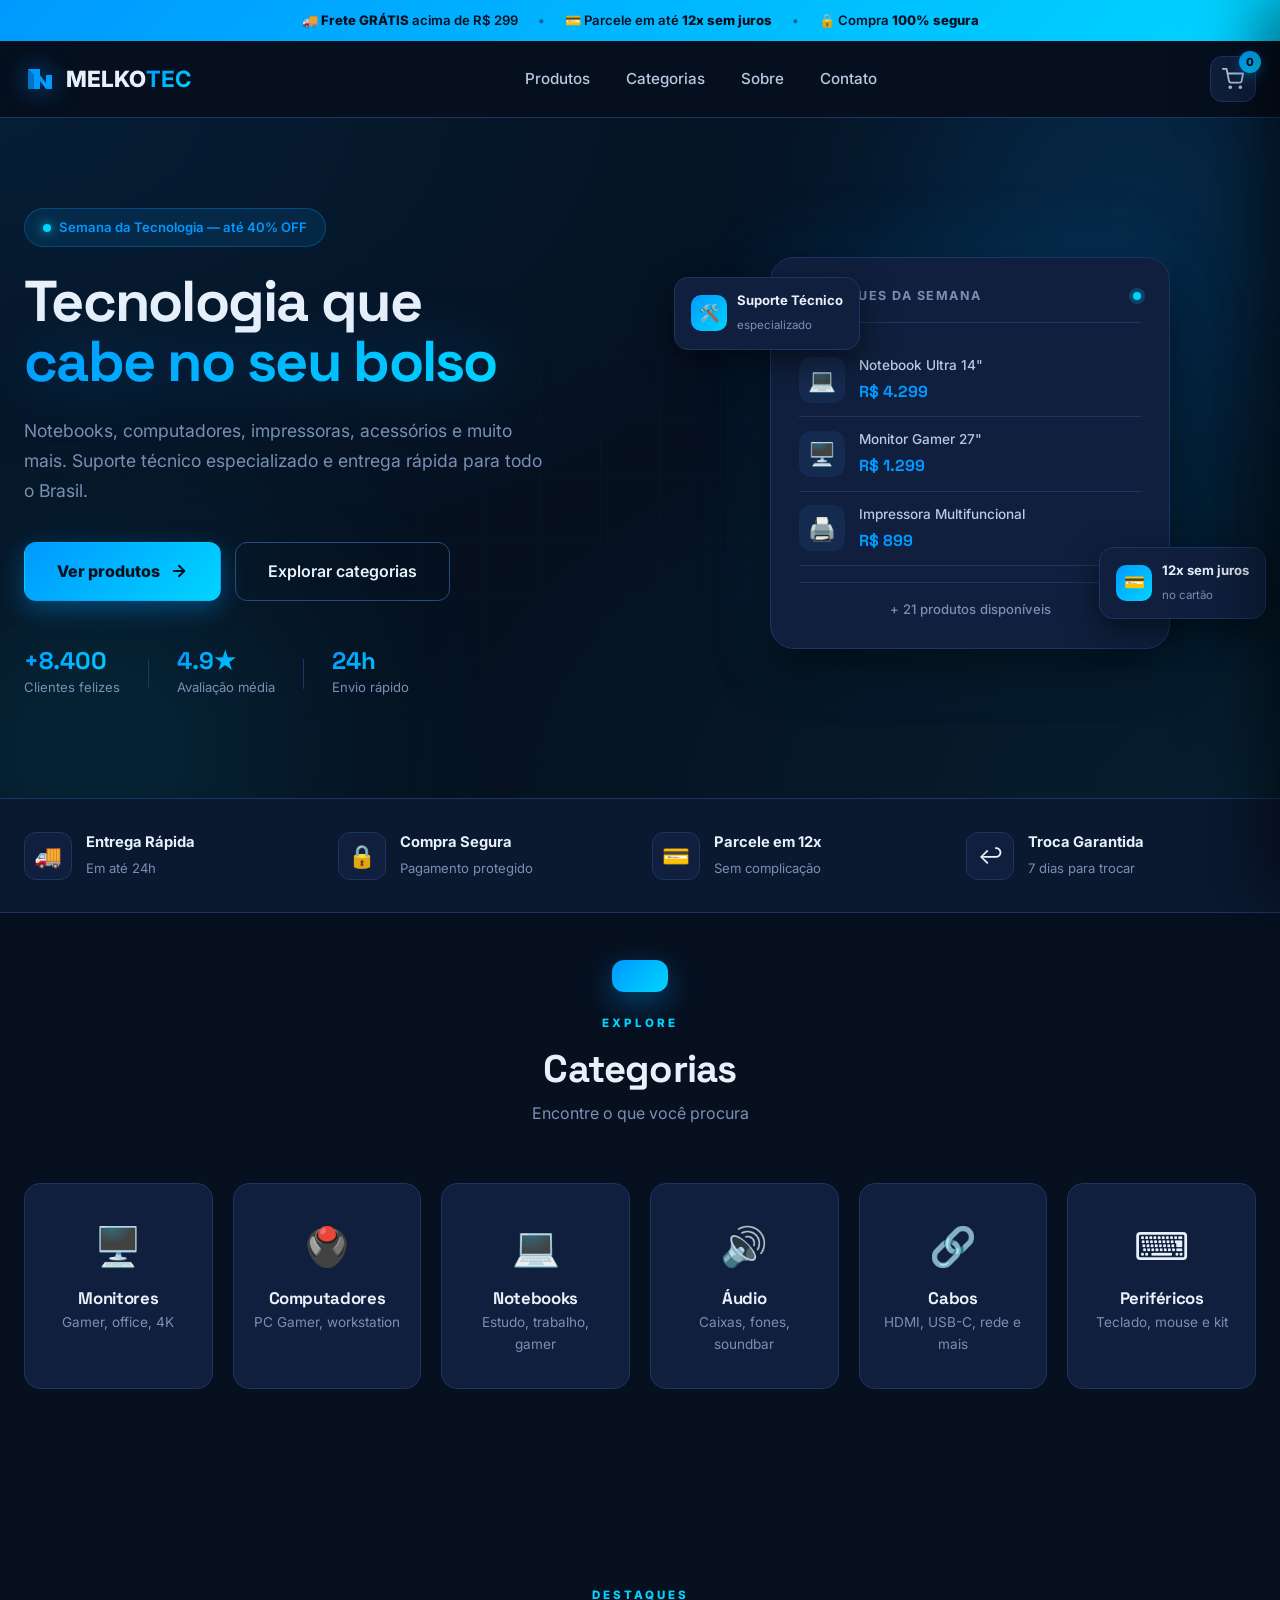
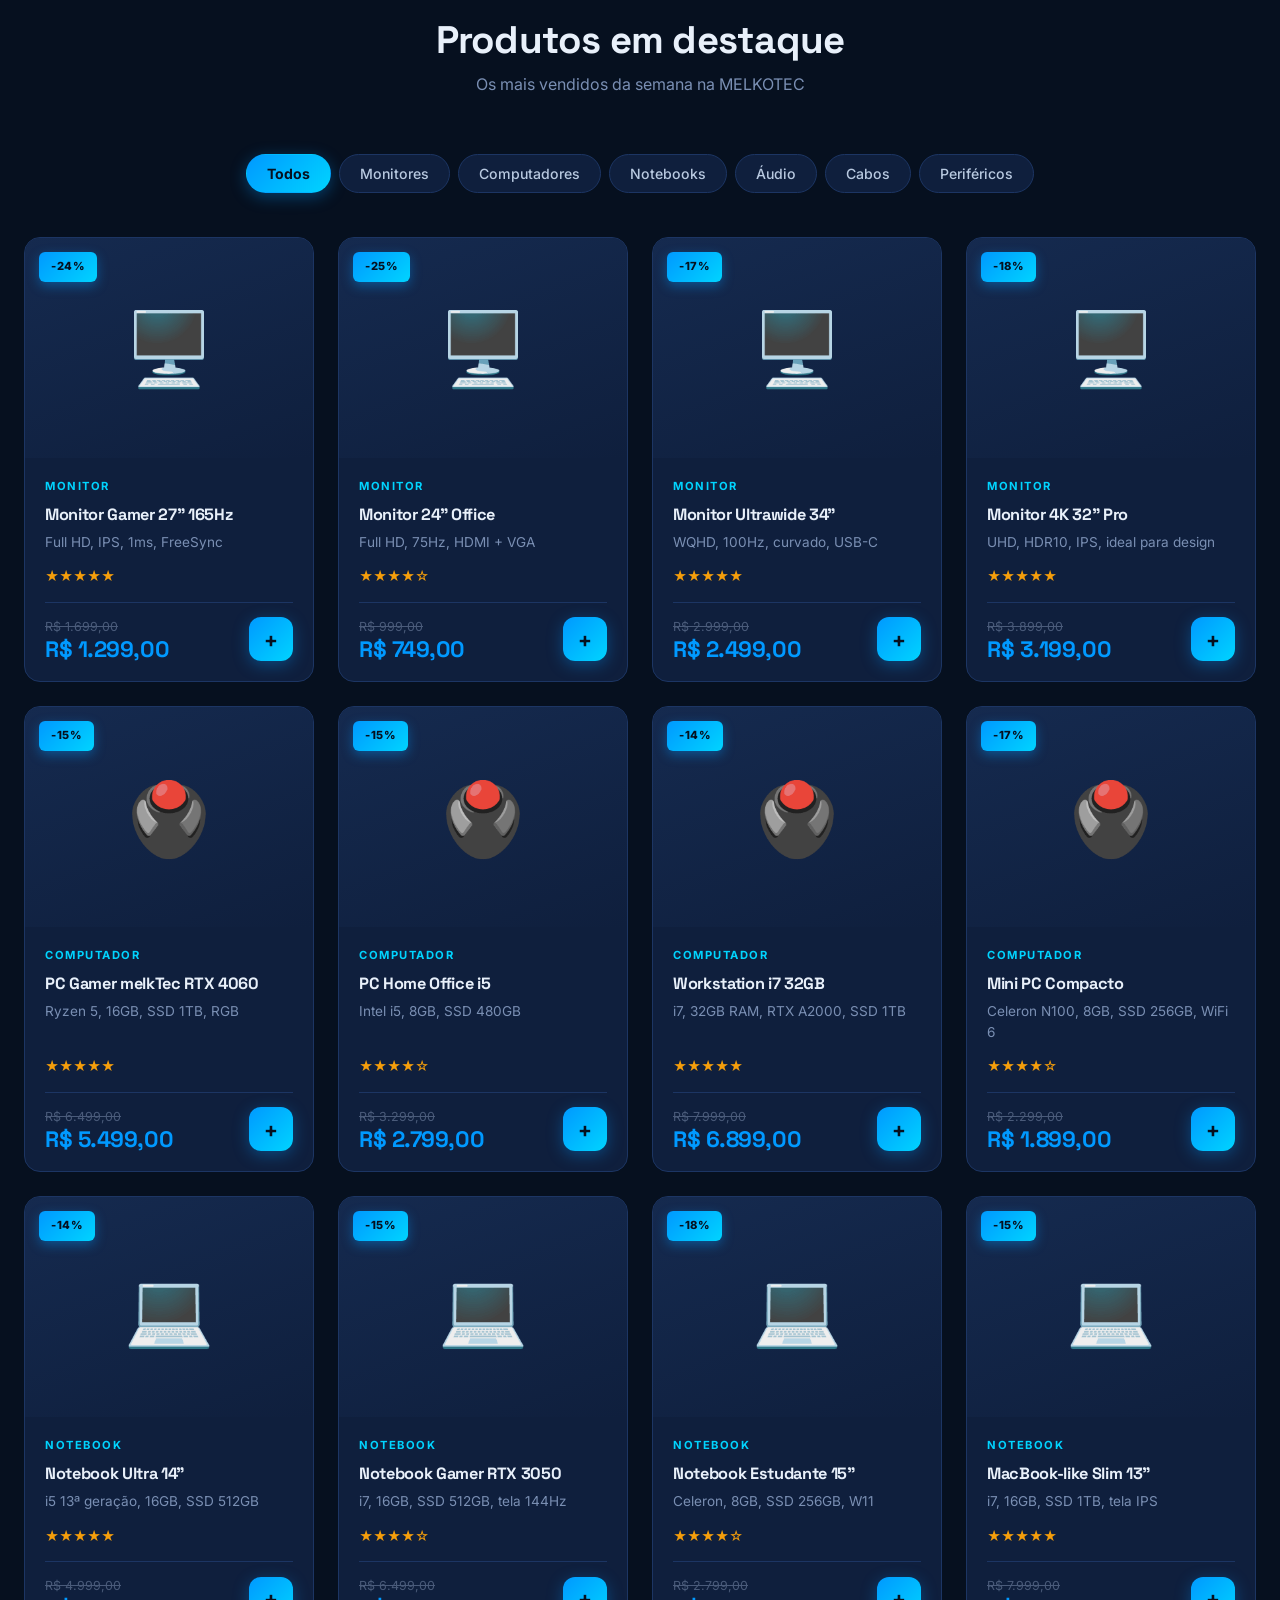
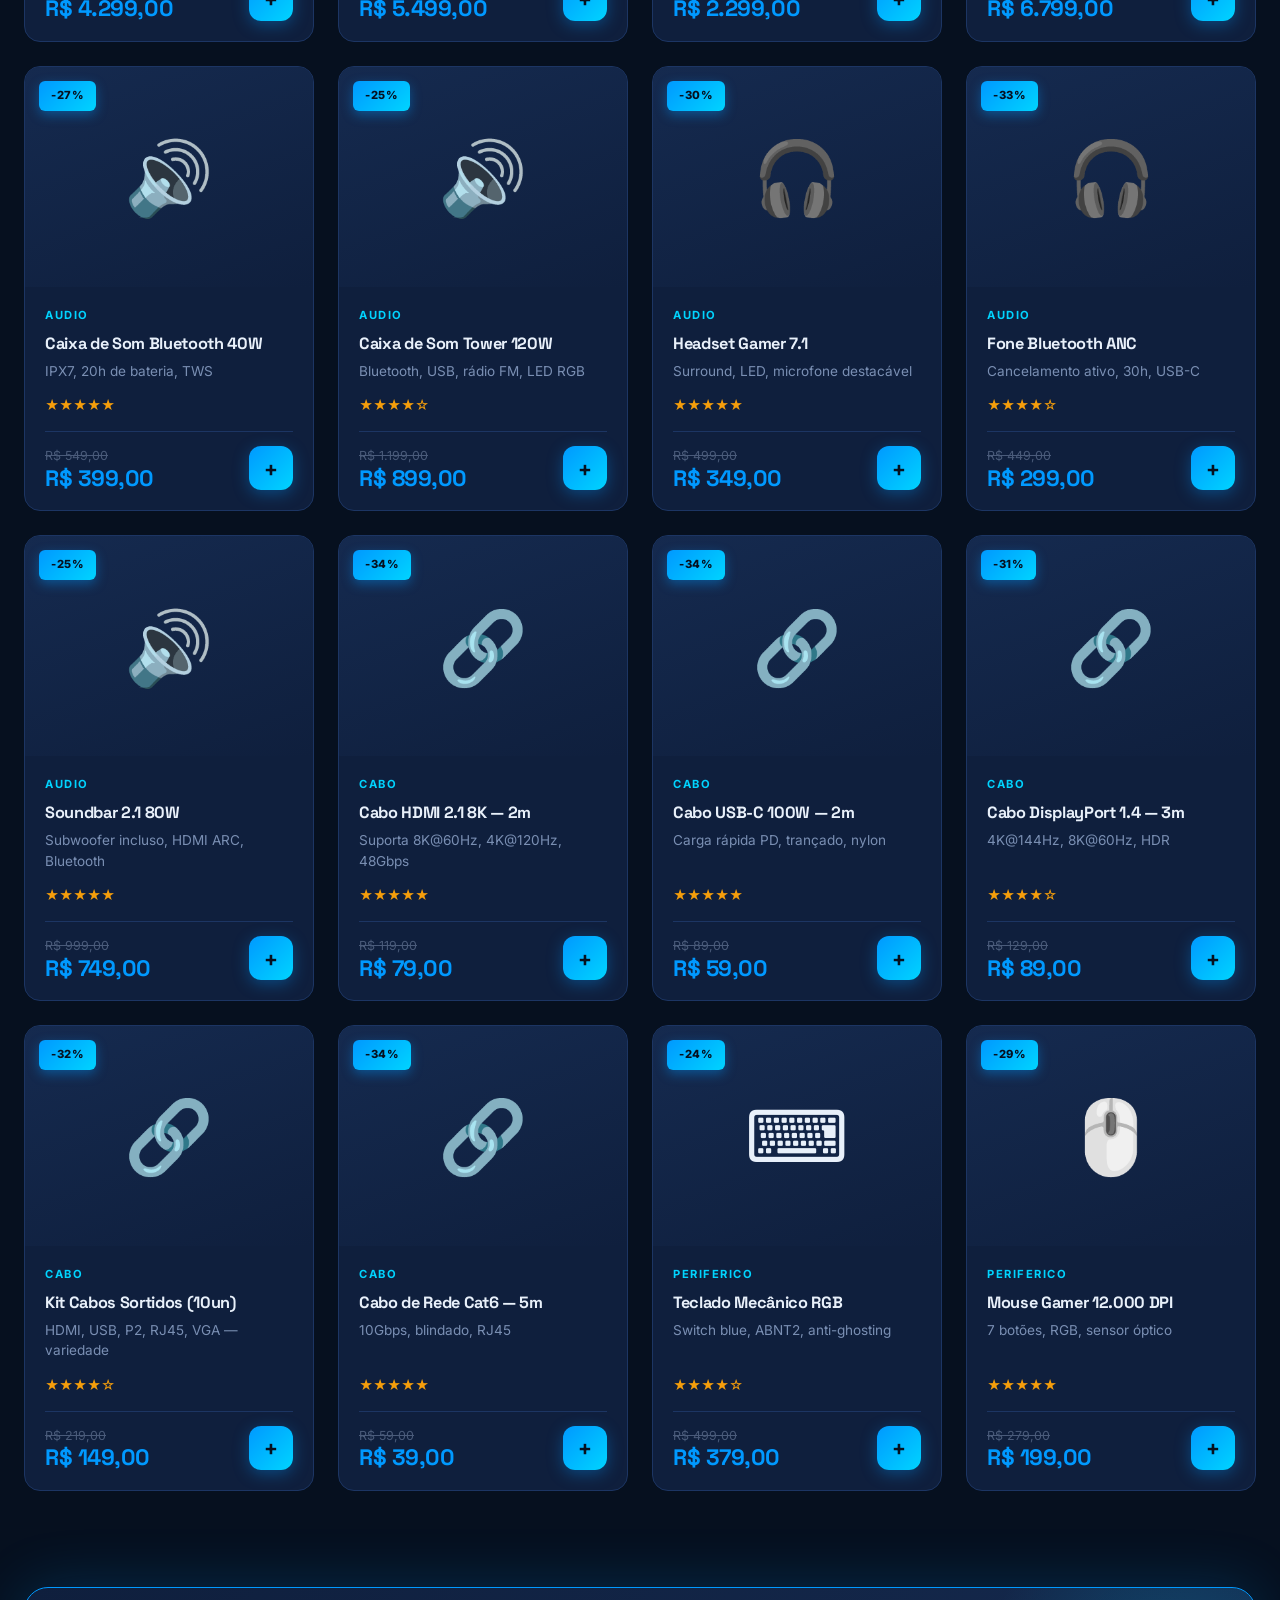
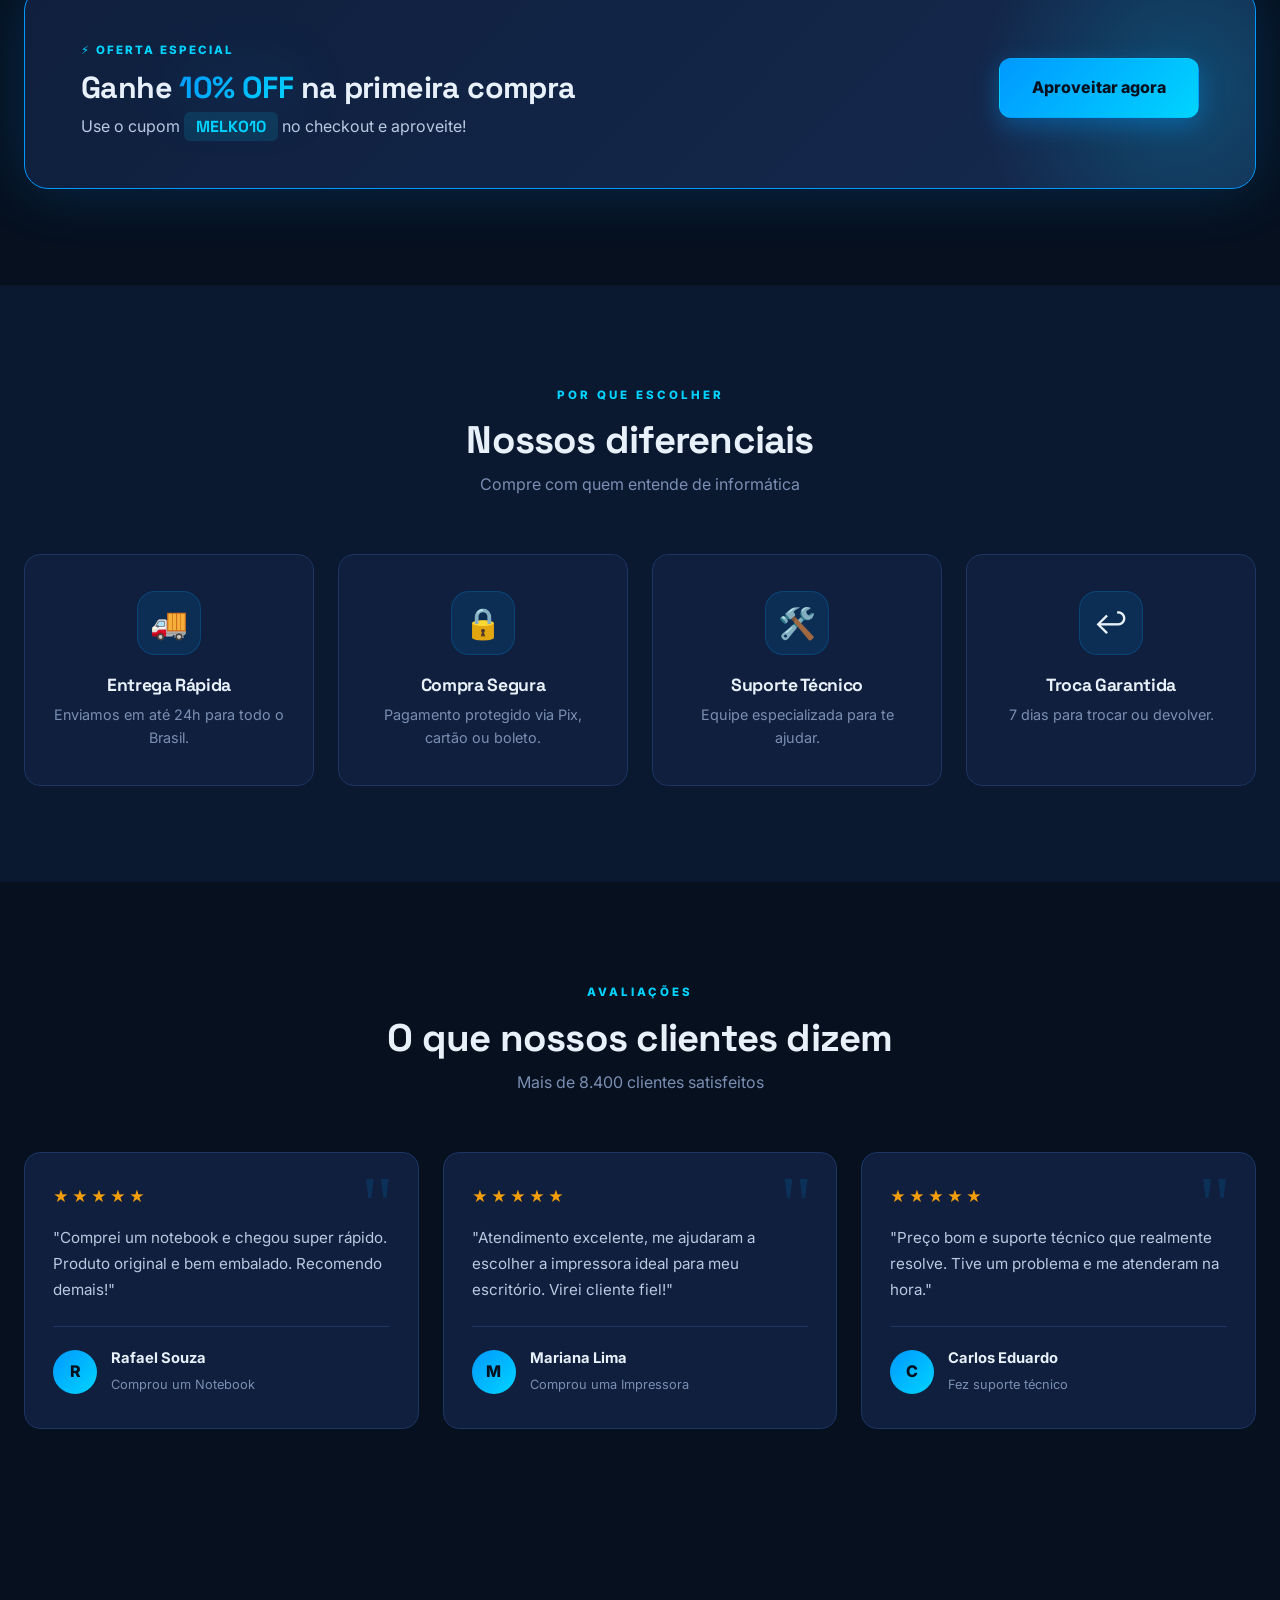
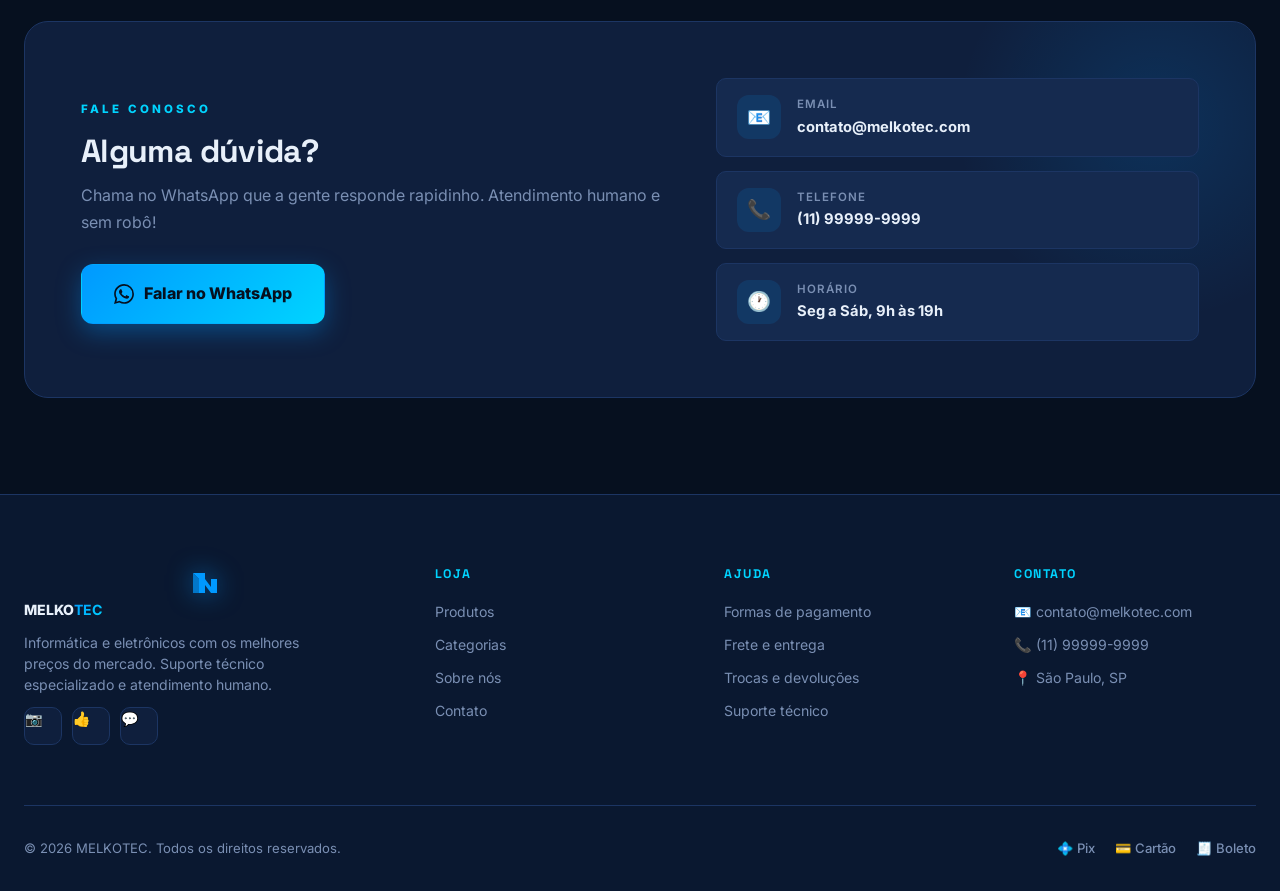
==== commit fffb60e5: "Adiciona logo SVG MELKOTEC e rebrand completo" ====
--- a/index.html
+++ b/index.html
@@ -3,8 +3,8 @@
 <head>
     <meta charset="UTF-8" />
     <meta name="viewport" content="width=device-width, initial-scale=1.0" />
-    <meta name="description" content="melkTec — Monitores, computadores, notebooks, cabos, caixas de som e muito mais. Tudo em tecnologia com os melhores preços." />
-    <title>melkTec — Tecnologia de A a Z</title>
+    <meta name="description" content="MELKOTEC — Informática e Eletrônicos. Notebooks, computadores, impressoras, acessórios e suporte técnico com os melhores preços." />
+    <title>MELKOTEC — Informática e Eletrônicos</title>
     <link rel="preconnect" href="https://fonts.googleapis.com">
     <link rel="preconnect" href="https://fonts.gstatic.com" crossorigin>
     <link href="https://fonts.googleapis.com/css2?family=Inter:wght@400;500;600;700;800;900&family=Space+Grotesk:wght@500;600;700&display=swap" rel="stylesheet">
@@ -25,9 +25,15 @@
     <header class="header">
         <div class="container header-inner">
             <a href="#" class="logo">
-    <span class="logo-icon">🖥️</span>
-    <span class="logo-text">melk<strong>Tec</strong></span>
-</a>
+                <span class="logo-icon">
+                    <svg width="32" height="32" viewBox="0 0 32 32" fill="none" xmlns="http://www.w3.org/2000/svg">
+                        <path d="M4 6 L16 6 L16 12 L10 12 L4 6 Z" fill="currentColor"/>
+                        <path d="M4 6 L4 26 L10 26 L10 12 L4 6 Z" fill="currentColor" opacity="0.7"/>
+                        <path d="M10 12 L16 12 L22 20 L22 12 L28 12 L28 26 L22 26 L16 18 L16 26 L10 26 L10 12 Z" fill="currentColor"/>
+                    </svg>
+                </span>
+                <span class="logo-text">MELKO<strong>TEC</strong></span>
+            </a>
 
             <nav class="nav" id="nav">
                 <a href="#produtos" class="nav-link">Produtos</a>
@@ -70,7 +76,7 @@
                 </h1>
 
                 <p class="hero-desc">
-                    Monitores, computadores, notebooks, cabos, caixas de som e periféricos com entrega rápida para todo o Brasil.
+                    Notebooks, computadores, impressoras, acessórios e muito mais. Suporte técnico especializado e entrega rápida para todo o Brasil.
                 </p>
 
                 <div class="hero-actions">
@@ -111,6 +117,13 @@
                         <span class="hero-card-dot"></span>
                     </div>
                     <div class="hero-card-item">
+                        <div class="hero-card-icon">💻</div>
+                        <div class="hero-card-info">
+                            <span class="hero-card-name">Notebook Ultra 14"</span>
+                            <span class="hero-card-price">R$ 4.299</span>
+                        </div>
+                    </div>
+                    <div class="hero-card-item">
                         <div class="hero-card-icon">🖥️</div>
                         <div class="hero-card-info">
                             <span class="hero-card-name">Monitor Gamer 27"</span>
@@ -118,17 +131,10 @@
                         </div>
                     </div>
                     <div class="hero-card-item">
-                        <div class="hero-card-icon">🎧</div>
+                        <div class="hero-card-icon">🖨️</div>
                         <div class="hero-card-info">
-                            <span class="hero-card-name">Headset Gamer 7.1</span>
-                            <span class="hero-card-price">R$ 349</span>
-                        </div>
-                    </div>
-                    <div class="hero-card-item">
-                        <div class="hero-card-icon">🔊</div>
-                        <div class="hero-card-info">
-                            <span class="hero-card-name">Caixa Bluetooth 40W</span>
-                            <span class="hero-card-price">R$ 399</span>
+                            <span class="hero-card-name">Impressora Multifuncional</span>
+                            <span class="hero-card-price">R$ 899</span>
                         </div>
                     </div>
                     <div class="hero-card-footer">
@@ -137,10 +143,10 @@
                 </div>
 
                 <div class="floating-card floating-card-1">
-                    <span class="fc-icon">⚡</span>
-                    <div>
-                        <strong>Frete Grátis</strong>
-                        <small>acima de R$ 299</small>
+                    <span class="fc-icon">🛠️</span>
+                    <div>
+                        <strong>Suporte Técnico</strong>
+                        <small>especializado</small>
                     </div>
                 </div>
 
@@ -206,7 +212,7 @@
             <div class="section-head">
                 <span class="section-tag">DESTAQUES</span>
                 <h2>Produtos em destaque</h2>
-                <p>Os mais vendidos da semana na melkTec</p>
+                <p>Os mais vendidos da semana na MELKOTEC</p>
             </div>
 
             <div class="filters" id="filters">
@@ -229,7 +235,7 @@
                 <div class="promo-content">
                     <span class="promo-badge">⚡ OFERTA ESPECIAL</span>
                     <h3>Ganhe <span class="gradient-text">10% OFF</span> na primeira compra</h3>
-                    <p>Use o cupom <strong>MELK10</strong> no checkout e aproveite!</p>
+                    <p>Use o cupom <strong>MELKO10</strong> no checkout e aproveite!</p>
                 </div>
                 <a href="#produtos" class="btn btn-primary btn-lg">Aproveitar agora</a>
             </div>
@@ -241,7 +247,7 @@
             <div class="section-head">
                 <span class="section-tag">POR QUE ESCOLHER</span>
                 <h2>Nossos diferenciais</h2>
-                <p>Compre com quem entende de tecnologia</p>
+                <p>Compre com quem entende de informática</p>
             </div>
             <div class="feature-grid">
                 <div class="feature-card">
@@ -255,9 +261,9 @@
                     <p>Pagamento protegido via Pix, cartão ou boleto.</p>
                 </div>
                 <div class="feature-card">
-                    <div class="feature-icon">💳</div>
-                    <h3>Parcele em até 12x</h3>
-                    <p>Sem complicação, direto no checkout.</p>
+                    <div class="feature-icon">🛠️</div>
+                    <h3>Suporte Técnico</h3>
+                    <p>Equipe especializada para te ajudar.</p>
                 </div>
                 <div class="feature-card">
                     <div class="feature-icon">↩️</div>
@@ -278,34 +284,34 @@
             <div class="testimonial-grid">
                 <div class="testimonial-card">
                     <div class="testimonial-stars">★★★★★</div>
-                    <p>"Comprei um monitor e chegou super rápido. Produto original e bem embalado. Recomendo demais!"</p>
+                    <p>"Comprei um notebook e chegou super rápido. Produto original e bem embalado. Recomendo demais!"</p>
                     <div class="testimonial-author">
                         <div class="testimonial-avatar">R</div>
                         <div>
                             <strong>Rafael Souza</strong>
-                            <small>Comprou um Monitor Gamer</small>
+                            <small>Comprou um Notebook</small>
                         </div>
                     </div>
                 </div>
                 <div class="testimonial-card">
                     <div class="testimonial-stars">★★★★★</div>
-                    <p>"Site fácil de usar, pagamento pelo Pix instantâneo. Virei cliente fiel!"</p>
+                    <p>"Atendimento excelente, me ajudaram a escolher a impressora ideal para meu escritório. Virei cliente fiel!"</p>
                     <div class="testimonial-author">
                         <div class="testimonial-avatar">M</div>
                         <div>
                             <strong>Mariana Lima</strong>
-                            <small>Comprou um Notebook</small>
+                            <small>Comprou uma Impressora</small>
                         </div>
                     </div>
                 </div>
                 <div class="testimonial-card">
                     <div class="testimonial-stars">★★★★★</div>
-                    <p>"Preço bom e atendimento pelo WhatsApp excelente. Tive dúvida e me responderam na hora."</p>
+                    <p>"Preço bom e suporte técnico que realmente resolve. Tive um problema e me atenderam na hora."</p>
                     <div class="testimonial-author">
                         <div class="testimonial-avatar">C</div>
                         <div>
                             <strong>Carlos Eduardo</strong>
-                            <small>Comprou um Headset</small>
+                            <small>Fez suporte técnico</small>
                         </div>
                     </div>
                 </div>
@@ -332,7 +338,7 @@
                         <div class="contact-icon">📧</div>
                         <div>
                             <small>Email</small>
-                            <strong>contato@melktec.com</strong>
+                            <strong>contato@melkotec.com</strong>
                         </div>
                     </div>
                     <div class="contact-item">
@@ -359,11 +365,17 @@
             <div class="footer-grid">
                 <div class="footer-col">
                     <a href="#" class="logo footer-logo">
-                        <span class="logo-icon">🥛</span>
-                        <span class="logo-text">melk<strong>Tec</strong></span>
+                        <span class="logo-icon">
+                            <svg width="32" height="32" viewBox="0 0 32 32" fill="none" xmlns="http://www.w3.org/2000/svg">
+                                <path d="M4 6 L16 6 L16 12 L10 12 L4 6 Z" fill="currentColor"/>
+                                <path d="M4 6 L4 26 L10 26 L10 12 L4 6 Z" fill="currentColor" opacity="0.7"/>
+                                <path d="M10 12 L16 12 L22 20 L22 12 L28 12 L28 26 L22 26 L16 18 L16 26 L10 26 L10 12 Z" fill="currentColor"/>
+                            </svg>
+                        </span>
+                        <span class="logo-text">MELKO<strong>TEC</strong></span>
                     </a>
                     <p class="footer-desc">
-                        Tecnologia de qualidade com os melhores preços do mercado. Entrega rápida e atendimento humano.
+                        Informática e eletrônicos com os melhores preços do mercado. Suporte técnico especializado e atendimento humano.
                     </p>
                     <div class="footer-social">
                         <a href="#" aria-label="Instagram">📷</a>
@@ -385,19 +397,19 @@
                     <a href="#">Formas de pagamento</a>
                     <a href="#">Frete e entrega</a>
                     <a href="#">Trocas e devoluções</a>
-                    <a href="#">Fale conosco</a>
+                    <a href="#">Suporte técnico</a>
                 </div>
 
                 <div class="footer-col">
                     <h4>Contato</h4>
-                    <p>📧 contato@melktec.com</p>
+                    <p>📧 contato@melkotec.com</p>
                     <p>📞 (11) 99999-9999</p>
                     <p>📍 São Paulo, SP</p>
                 </div>
             </div>
 
             <div class="footer-bottom">
-                <p>© 2026 melkTec. Todos os direitos reservados.</p>
+                <p>© 2026 MELKOTEC. Todos os direitos reservados.</p>
                 <div class="footer-payments">
                     <span>💠 Pix</span>
                     <span>💳 Cartão</span>
--- a/style.css
+++ b/style.css
@@ -1,40 +1,40 @@
 /* =====================================================
-   melkTec — Dark Premium
-   Paleta: Verde Esmeralda + Dourado
+   MELKOTEC — Dark Blue Premium
+   Paleta: Azul + Ciano (cores reais da loja)
    ===================================================== */
 
 *, *::before, *::after { box-sizing: border-box; margin: 0; padding: 0; }
 
 :root {
-    /* Dark quente (não azulado) */
-    --bg: #0d1410;                  /* Preto esverdeado profundo */
-    --bg-2: #131c18;                /* Segundo nível */
-    --bg-3: #1a2620;                /* Terceiro nível */
-    --surface: #1a2620;             /* Cards */
-    --surface-2: #223029;           /* Cards hover */
-    --surface-3: #2a3a32;           /* Elevações */
-
-    /* Bordas esverdeadas */
-    --border: #2a3a32;
-    --border-strong: #3a4d42;
-    --border-glow: rgba(16,185,129,.3);
+    /* Dark azulado (navy profundo) */
+    --bg: #06101f;                  /* Azul-marinho quase preto */
+    --bg-2: #0a1830;                /* Segundo nível */
+    --bg-3: #0f1f3d;                /* Terceiro nível */
+    --surface: #0f1f3d;             /* Cards */
+    --surface-2: #152a4f;           /* Cards hover */
+    --surface-3: #1c3563;           /* Elevações */
+
+    /* Bordas azuladas */
+    --border: #1c3563;
+    --border-strong: #2a4a7a;
+    --border-glow: rgba(0,153,255,.3);
 
     /* Texto */
-    --text: #e8f0eb;                /* Branco esverdeado */
-    --text-soft: #b8c9bf;           /* Cinza-esverdeado */
-    --text-muted: #7a8f83;          /* Cinza médio */
-    --text-light: #4a5b52;          /* Cinza escuro */
-
-    /* Acento principal: Verde esmeralda */
-    --accent: #10b981;              /* Esmeralda */
-    --accent-2: #059669;            /* Esmeralda escuro */
-    --accent-light: #34d399;        /* Esmeralda claro */
-    --accent-soft: rgba(16,185,129,.12);
-
-    /* Acento secundário: Dourado */
-    --gold: #f4c430;                /* Ouro */
-    --gold-2: #d4a017;              /* Ouro escuro */
-    --gold-soft: rgba(244,196,48,.12);
+    --text: #e8f0fa;                /* Branco azulado */
+    --text-soft: #b8c9e0;           /* Cinza-azulado */
+    --text-muted: #7a8fb3;          /* Cinza médio */
+    --text-light: #4a5b7a;          /* Cinza escuro */
+
+    /* Acento principal: Azul da loja */
+    --accent: #0099ff;
+    --accent-2: #0077cc;
+    --accent-light: #33b1ff;
+    --accent-soft: rgba(0,153,255,.12);
+
+    /* Acento secundário: Ciano (o "TEC" da fachada) */
+    --cyan: #00d4ff;
+    --cyan-2: #00b8e6;
+    --cyan-soft: rgba(0,212,255,.12);
 
     /* Estados */
     --success: #10b981;
@@ -42,17 +42,17 @@
     --warning: #f59e0b;
 
     /* Gradientes */
-    --gradient: linear-gradient(135deg, #10b981 0%, #f4c430 100%);
-    --gradient-cool: linear-gradient(135deg, #10b981 0%, #14b8a6 100%);
-    --gradient-gold: linear-gradient(135deg, #f4c430 0%, #f59e0b 100%);
+    --gradient: linear-gradient(135deg, #0099ff 0%, #00d4ff 100%);
+    --gradient-cool: linear-gradient(135deg, #0077cc 0%, #0099ff 100%);
+    --gradient-cyan: linear-gradient(135deg, #00d4ff 0%, #00b8e6 100%);
 
     /* Sombras */
     --shadow-sm: 0 2px 8px rgba(0,0,0,.3);
     --shadow: 0 8px 24px rgba(0,0,0,.4);
     --shadow-md: 0 12px 32px rgba(0,0,0,.5);
     --shadow-lg: 0 20px 48px rgba(0,0,0,.6);
-    --shadow-glow: 0 0 30px rgba(16,185,129,.25);
-    --shadow-gold: 0 0 30px rgba(244,196,48,.25);
+    --shadow-glow: 0 0 30px rgba(0,153,255,.3);
+    --shadow-cyan: 0 0 30px rgba(0,212,255,.3);
 
     --radius-sm: 10px;
     --radius: 16px;
@@ -88,8 +88,8 @@
 
 /* ============ ANNOUNCE BAR ============ */
 .announce-bar {
-    background: linear-gradient(90deg, #10b981 0%, #f4c430 100%);
-    color: #0d1410;
+    background: var(--gradient);
+    color: #06101f;
     font-size: .82rem;
     font-weight: 600;
     padding: 10px 0;
@@ -109,7 +109,7 @@
 /* ============ HEADER ============ */
 .header {
     position: sticky; top: 0; z-index: 100;
-    background: rgba(13,20,16,.85);
+    background: rgba(6,16,31,.85);
     backdrop-filter: blur(20px);
     -webkit-backdrop-filter: blur(20px);
     border-bottom: 1px solid var(--border);
@@ -118,15 +118,43 @@
     display: flex; align-items: center; justify-content: space-between;
     height: 76px; gap: 24px;
 }
-.logo { display: flex; align-items: center; gap: 10px; font-size: 1.4rem; font-weight: 800; }
+
+/* ============ LOGO SVG ============ */
+.logo {
+    display: flex;
+    align-items: center;
+    gap: 10px;
+    font-size: 1.4rem;
+    font-weight: 800;
+}
+
 .logo-icon {
-    font-size: 1.7rem;
-    filter: drop-shadow(0 0 12px rgba(16,185,129,.5));
-}
-.logo-text { color: var(--text); }
+    display: flex;
+    align-items: center;
+    justify-content: center;
+    color: var(--accent);
+    filter: drop-shadow(0 0 12px rgba(0,153,255,.6));
+    transition: var(--transition);
+}
+
+.logo-icon svg {
+    display: block;
+}
+
+.logo:hover .logo-icon {
+    color: var(--cyan);
+    filter: drop-shadow(0 0 16px rgba(0,212,255,.8));
+}
+
+.logo-text {
+    color: var(--text);
+}
+
 .logo-text strong {
     background: var(--gradient);
-    -webkit-background-clip: text; background-clip: text; color: transparent;
+    -webkit-background-clip: text;
+    background-clip: text;
+    color: transparent;
 }
 
 .nav { display: flex; gap: 36px; }
@@ -165,12 +193,12 @@
 }
 .cart-count {
     position: absolute; top: -6px; right: -6px;
-    background: var(--gold);
-    color: var(--bg);
+    background: var(--gradient);
+    color: #06101f;
     font-size: .7rem; font-weight: 800;
     min-width: 22px; height: 22px; border-radius: 11px;
     display: grid; place-items: center; padding: 0 6px;
-    box-shadow: 0 4px 12px rgba(244,196,48,.4);
+    box-shadow: 0 4px 12px rgba(0,153,255,.4);
 }
 
 .menu-btn {
@@ -187,15 +215,15 @@
     overflow: hidden;
     background: var(--bg);
     background-image: 
-        radial-gradient(ellipse at top left, rgba(16,185,129,.08), transparent 50%),
-        radial-gradient(ellipse at bottom right, rgba(244,196,48,.05), transparent 50%);
+        radial-gradient(ellipse at top left, rgba(0,153,255,.1), transparent 50%),
+        radial-gradient(ellipse at bottom right, rgba(0,212,255,.08), transparent 50%);
 }
 
 .hero-grid {
     position: absolute; inset: 0;
     background-image: 
-        linear-gradient(rgba(16,185,129,.04) 1px, transparent 1px),
-        linear-gradient(90deg, rgba(16,185,129,.04) 1px, transparent 1px);
+        linear-gradient(rgba(0,153,255,.04) 1px, transparent 1px),
+        linear-gradient(90deg, rgba(0,153,255,.04) 1px, transparent 1px);
     background-size: 60px 60px;
     pointer-events: none;
     mask-image: radial-gradient(ellipse at center, black, transparent 70%);
@@ -211,14 +239,14 @@
 .hero-glow-1 {
     width: 500px; height: 500px;
     background: var(--accent);
-    opacity: .15;
+    opacity: .18;
     top: -150px; right: -100px;
     animation: floatGlow 12s ease-in-out infinite;
 }
 .hero-glow-2 {
     width: 400px; height: 400px;
-    background: var(--gold);
-    opacity: .1;
+    background: var(--cyan);
+    opacity: .12;
     bottom: -150px; left: -100px;
     animation: floatGlow 15s ease-in-out infinite reverse;
 }
@@ -237,7 +265,7 @@
     display: inline-flex; align-items: center; gap: 8px;
     padding: 8px 18px; border-radius: 999px;
     background: var(--accent-soft);
-    border: 1px solid rgba(16,185,129,.3);
+    border: 1px solid rgba(0,153,255,.3);
     color: var(--accent);
     font-size: .82rem; font-weight: 600;
     margin-bottom: 24px;
@@ -245,8 +273,8 @@
 }
 .badge-dot {
     width: 8px; height: 8px; border-radius: 50%;
-    background: var(--accent);
-    box-shadow: 0 0 12px var(--accent);
+    background: var(--cyan);
+    box-shadow: 0 0 12px var(--cyan);
     animation: pulseDot 2s infinite;
 }
 @keyframes pulseDot {
@@ -264,7 +292,7 @@
 .gradient-text {
     background: var(--gradient);
     -webkit-background-clip: text; background-clip: text; color: transparent;
-    filter: drop-shadow(0 0 30px rgba(16,185,129,.2));
+    filter: drop-shadow(0 0 30px rgba(0,153,255,.3));
 }
 
 .hero-desc {
@@ -291,13 +319,13 @@
 
 .btn-primary {
     background: var(--gradient);
-    color: var(--bg);
+    color: #06101f;
     font-weight: 800;
-    box-shadow: 0 8px 24px rgba(16,185,129,.3);
+    box-shadow: 0 8px 24px rgba(0,153,255,.35);
 }
 .btn-primary:hover {
     transform: translateY(-3px);
-    box-shadow: 0 12px 32px rgba(16,185,129,.5);
+    box-shadow: 0 12px 32px rgba(0,153,255,.5);
     filter: brightness(1.1);
 }
 
@@ -337,7 +365,7 @@
     padding: 28px;
     width: 100%;
     max-width: 400px;
-    box-shadow: var(--shadow-lg), 0 0 80px rgba(16,185,129,.1);
+    box-shadow: var(--shadow-lg), 0 0 80px rgba(0,153,255,.15);
     position: relative;
     z-index: 3;
 }
@@ -354,8 +382,8 @@
 }
 .hero-card-dot {
     width: 8px; height: 8px; border-radius: 50%;
-    background: var(--accent);
-    box-shadow: 0 0 0 4px rgba(16,185,129,.2);
+    background: var(--cyan);
+    box-shadow: 0 0 0 4px rgba(0,212,255,.2);
     animation: pulseDot 2s infinite;
 }
 
@@ -411,7 +439,7 @@
 .fc-icon {
     width: 36px; height: 36px; border-radius: 10px;
     background: var(--gradient);
-    color: var(--bg);
+    color: #06101f;
     display: grid; place-items: center; font-size: 1.05rem;
     flex-shrink: 0;
 }
@@ -450,7 +478,7 @@
     font-size: .72rem;
     font-weight: 800;
     letter-spacing: 3px;
-    color: var(--accent);
+    color: var(--cyan);
     text-transform: uppercase;
     margin-bottom: 14px;
 }
@@ -492,7 +520,7 @@
     border-color: var(--accent);
     box-shadow: var(--shadow-glow);
 }
-.category-card:hover::before { opacity: .08; }
+.category-card:hover::before { opacity: .1; }
 .category-icon {
     font-size: 2.4rem; margin-bottom: 12px;
     transition: var(--transition);
@@ -520,10 +548,10 @@
     border-color: var(--accent);
 }
 .filter-btn.active {
-    background: var(--gradient); color: var(--bg);
+    background: var(--gradient); color: #06101f;
     border-color: transparent;
     font-weight: 700;
-    box-shadow: 0 4px 16px rgba(16,185,129,.3);
+    box-shadow: 0 4px 16px rgba(0,153,255,.35);
 }
 
 /* ============ PRODUTOS ============ */
@@ -557,18 +585,18 @@
 }
 .product-badge {
     position: absolute; top: 14px; left: 14px;
-    background: var(--gradient-gold);
-    color: var(--bg);
+    background: var(--gradient);
+    color: #06101f;
     font-size: .7rem; font-weight: 800;
     padding: 6px 12px; border-radius: 6px;
     letter-spacing: .5px;
     z-index: 3;
-    box-shadow: 0 4px 12px rgba(244,196,48,.4);
+    box-shadow: 0 4px 12px rgba(0,153,255,.4);
 }
 
 .product-info { padding: 20px; display: flex; flex-direction: column; flex: 1; }
 .product-category {
-    color: var(--accent);
+    color: var(--cyan);
     font-size: .7rem; font-weight: 700;
     text-transform: uppercase; letter-spacing: 1.5px;
     margin-bottom: 8px;
@@ -587,7 +615,7 @@
     line-height: 1.5;
 }
 .product-rating {
-    color: var(--gold);
+    color: var(--warning);
     font-size: .85rem;
     margin-bottom: 14px;
 }
@@ -616,16 +644,16 @@
     width: 44px; height: 44px;
     border-radius: 12px;
     background: var(--gradient);
-    color: var(--bg);
+    color: #06101f;
     font-size: 1.3rem; font-weight: 700;
     display: grid; place-items: center;
     transition: var(--transition);
     flex-shrink: 0;
-    box-shadow: 0 4px 16px rgba(16,185,129,.3);
+    box-shadow: 0 4px 16px rgba(0,153,255,.35);
 }
 .add-btn:hover {
     transform: scale(1.08) rotate(90deg);
-    box-shadow: 0 8px 24px rgba(16,185,129,.5);
+    box-shadow: 0 8px 24px rgba(0,153,255,.5);
 }
 
 /* ============ PROMO BANNER ============ */
@@ -639,13 +667,13 @@
     gap: 32px; flex-wrap: wrap;
     position: relative;
     overflow: hidden;
-    box-shadow: 0 0 60px rgba(16,185,129,.15);
+    box-shadow: 0 0 60px rgba(0,153,255,.2);
 }
 .promo-inner::before {
     content: '';
     position: absolute; top: -50%; right: -10%;
     width: 400px; height: 400px; border-radius: 50%;
-    background: radial-gradient(circle, rgba(244,196,48,.2), transparent 70%);
+    background: radial-gradient(circle, rgba(0,212,255,.2), transparent 70%);
     pointer-events: none;
 }
 .promo-content { position: relative; z-index: 2; }
@@ -653,7 +681,7 @@
     display: inline-block;
     font-size: .72rem; font-weight: 800;
     letter-spacing: 2px; text-transform: uppercase;
-    color: var(--gold);
+    color: var(--cyan);
     margin-bottom: 12px;
 }
 .promo-content h3 {
@@ -664,8 +692,8 @@
 }
 .promo-content p { color: var(--text-soft); font-size: 1rem; }
 .promo-content strong {
-    color: var(--gold);
-    background: var(--gold-soft);
+    color: var(--cyan);
+    background: var(--cyan-soft);
     padding: 4px 12px;
     border-radius: 6px;
     font-family: 'Space Grotesk', monospace;
@@ -705,7 +733,7 @@
 .feature-icon {
     width: 64px; height: 64px; border-radius: 18px;
     background: var(--accent-soft);
-    border: 1px solid rgba(16,185,129,.2);
+    border: 1px solid rgba(0,153,255,.2);
     display: grid; place-items: center; font-size: 1.9rem;
     margin: 0 auto 20px;
     transition: var(--transition);
@@ -736,7 +764,7 @@
     content: '"';
     position: absolute; top: 12px; right: 24px;
     font-size: 5rem; line-height: 1;
-    color: rgba(16,185,129,.15);
+    color: rgba(0,153,255,.15);
     font-family: Georgia, serif;
 }
 .testimonial-card:hover {
@@ -745,7 +773,7 @@
     box-shadow: var(--shadow);
 }
 .testimonial-stars {
-    color: var(--gold);
+    color: var(--warning);
     font-size: .95rem; margin-bottom: 16px;
     letter-spacing: 3px;
 }
@@ -765,7 +793,7 @@
 .testimonial-avatar {
     width: 44px; height: 44px; border-radius: 50%;
     background: var(--gradient);
-    color: var(--bg);
+    color: #06101f;
     display: grid; place-items: center;
     font-weight: 800; font-size: 1rem;
     flex-shrink: 0;
@@ -790,7 +818,7 @@
     content: '';
     position: absolute; top: -100px; right: -100px;
     width: 400px; height: 400px; border-radius: 50%;
-    background: radial-gradient(circle, rgba(16,185,129,.1), transparent 70%);
+    background: radial-gradient(circle, rgba(0,153,255,.15), transparent 70%);
     pointer-events: none;
 }
 .contact-content { position: relative; z-index: 2; }
@@ -862,7 +890,7 @@
     font-weight: 800;
     letter-spacing: 1.5px;
     text-transform: uppercase;
-    color: var(--accent);
+    color: var(--cyan);
     margin-bottom: 20px;
 }
 .footer-col a, .footer-col p {
@@ -964,7 +992,7 @@
     font-size: 1rem;
     color: var(--text-soft);
 }
-.cart-item-qty button:hover { background: var(--accent); color: var(--bg); }
+.cart-item-qty button:hover { background: var(--accent); color: #06101f; }
 .cart-item-qty span { min-width: 24px; text-align: center; font-size: .88rem; font-weight: 700; color: var(--text); }
 .remove-btn {
     color: var(--danger); font-size: 1.05rem;
@@ -1047,7 +1075,7 @@
 .payment-option:has(input:checked) {
     border-color: var(--accent);
     background: var(--accent-soft);
-    box-shadow: 0 0 0 3px rgba(16,185,129,.1);
+    box-shadow: 0 0 0 3px rgba(0,153,255,.1);
 }
 
 .checkout-summary {
@@ -1076,13 +1104,13 @@
 .toast {
     position: fixed; bottom: 28px; left: 50%;
     transform: translateX(-50%) translateY(120px);
-    background: var(--gradient); color: var(--bg);
+    background: var(--gradient); color: #06101f;
     font-weight: 700;
     padding: 16px 28px;
     border-radius: 12px;
     z-index: 400;
     transition: var(--transition);
-    box-shadow: 0 10px 30px rgba(16,185,129,.4);
+    box-shadow: 0 10px 30px rgba(0,153,255,.4);
     font-size: .92rem;
     max-width: 90vw;
     text-align: center;
@@ -1156,4 +1184,7 @@
 
     .contact-card { padding: 32px 24px; }
     .contact-content h2 { font-size: 1.5rem; }
+
+    .logo { font-size: 1.2rem; }
+    .logo-icon svg { width: 28px; height: 28px; }
 }
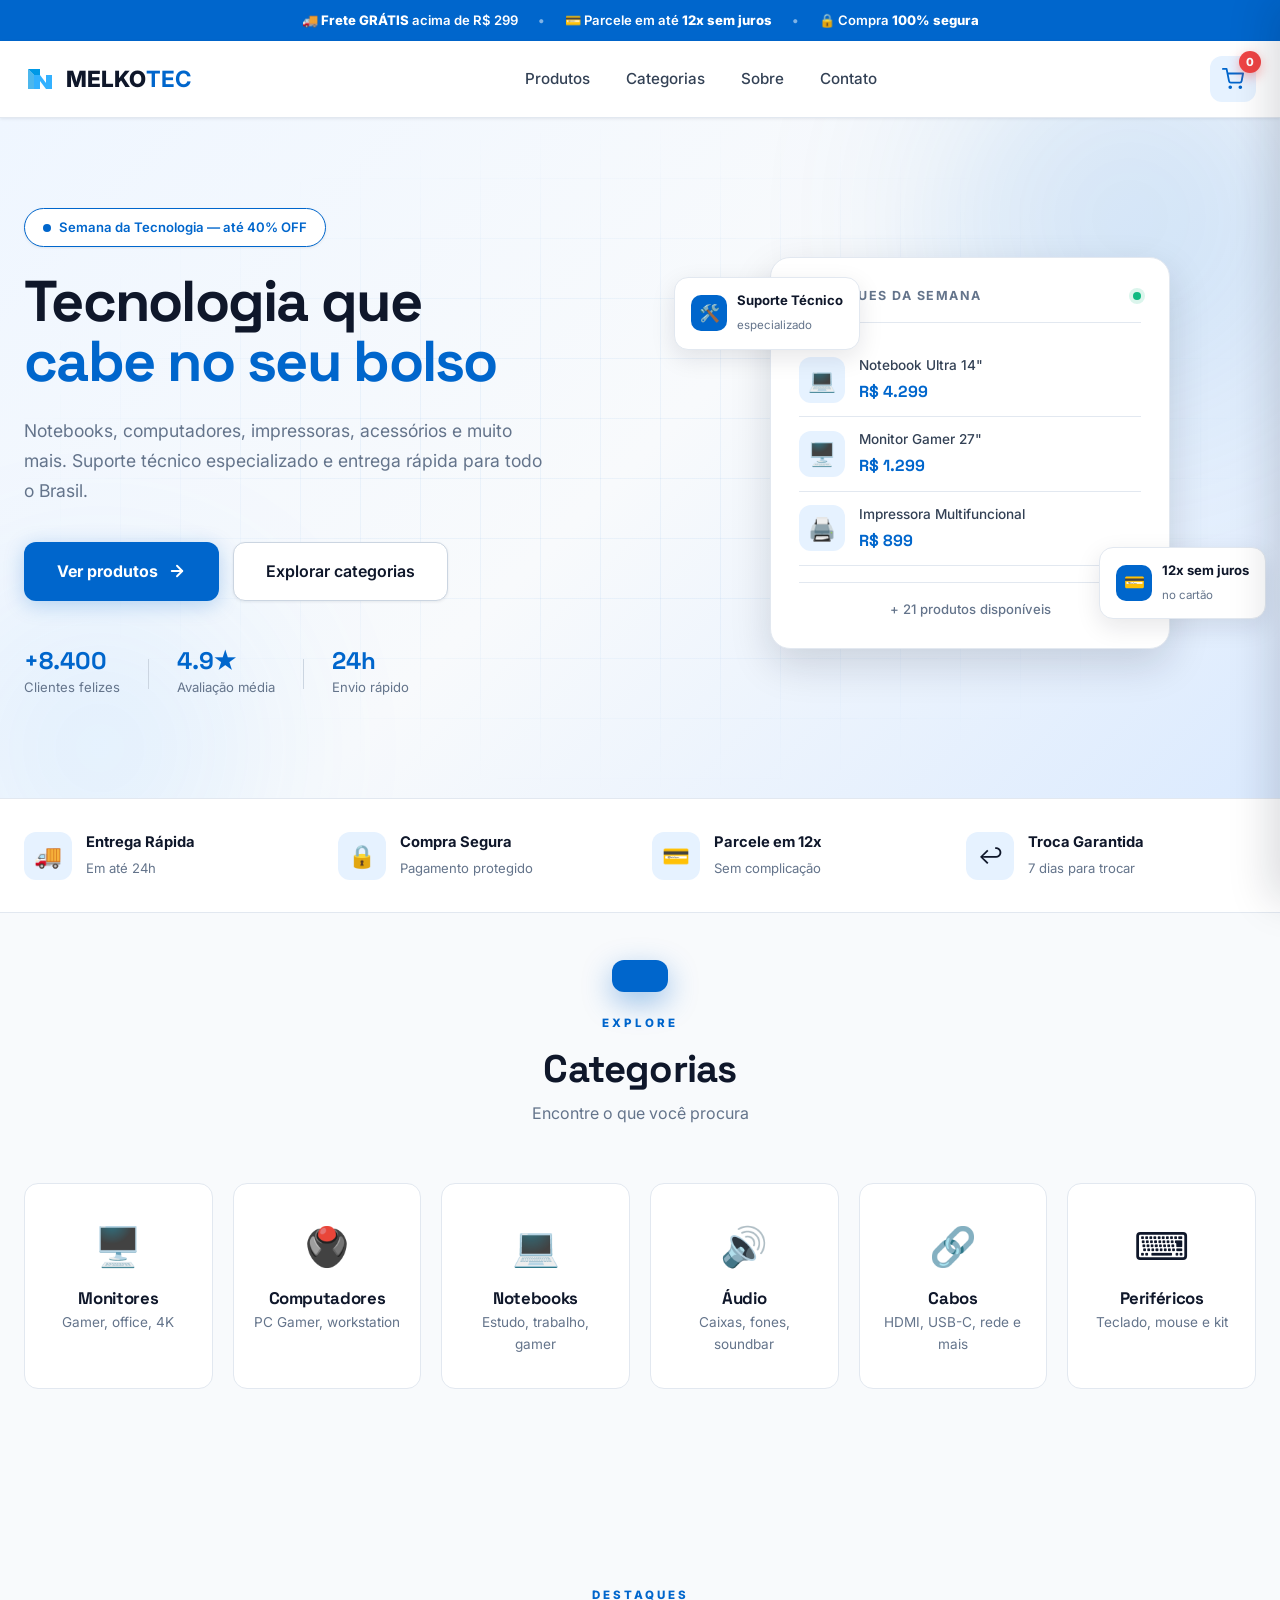
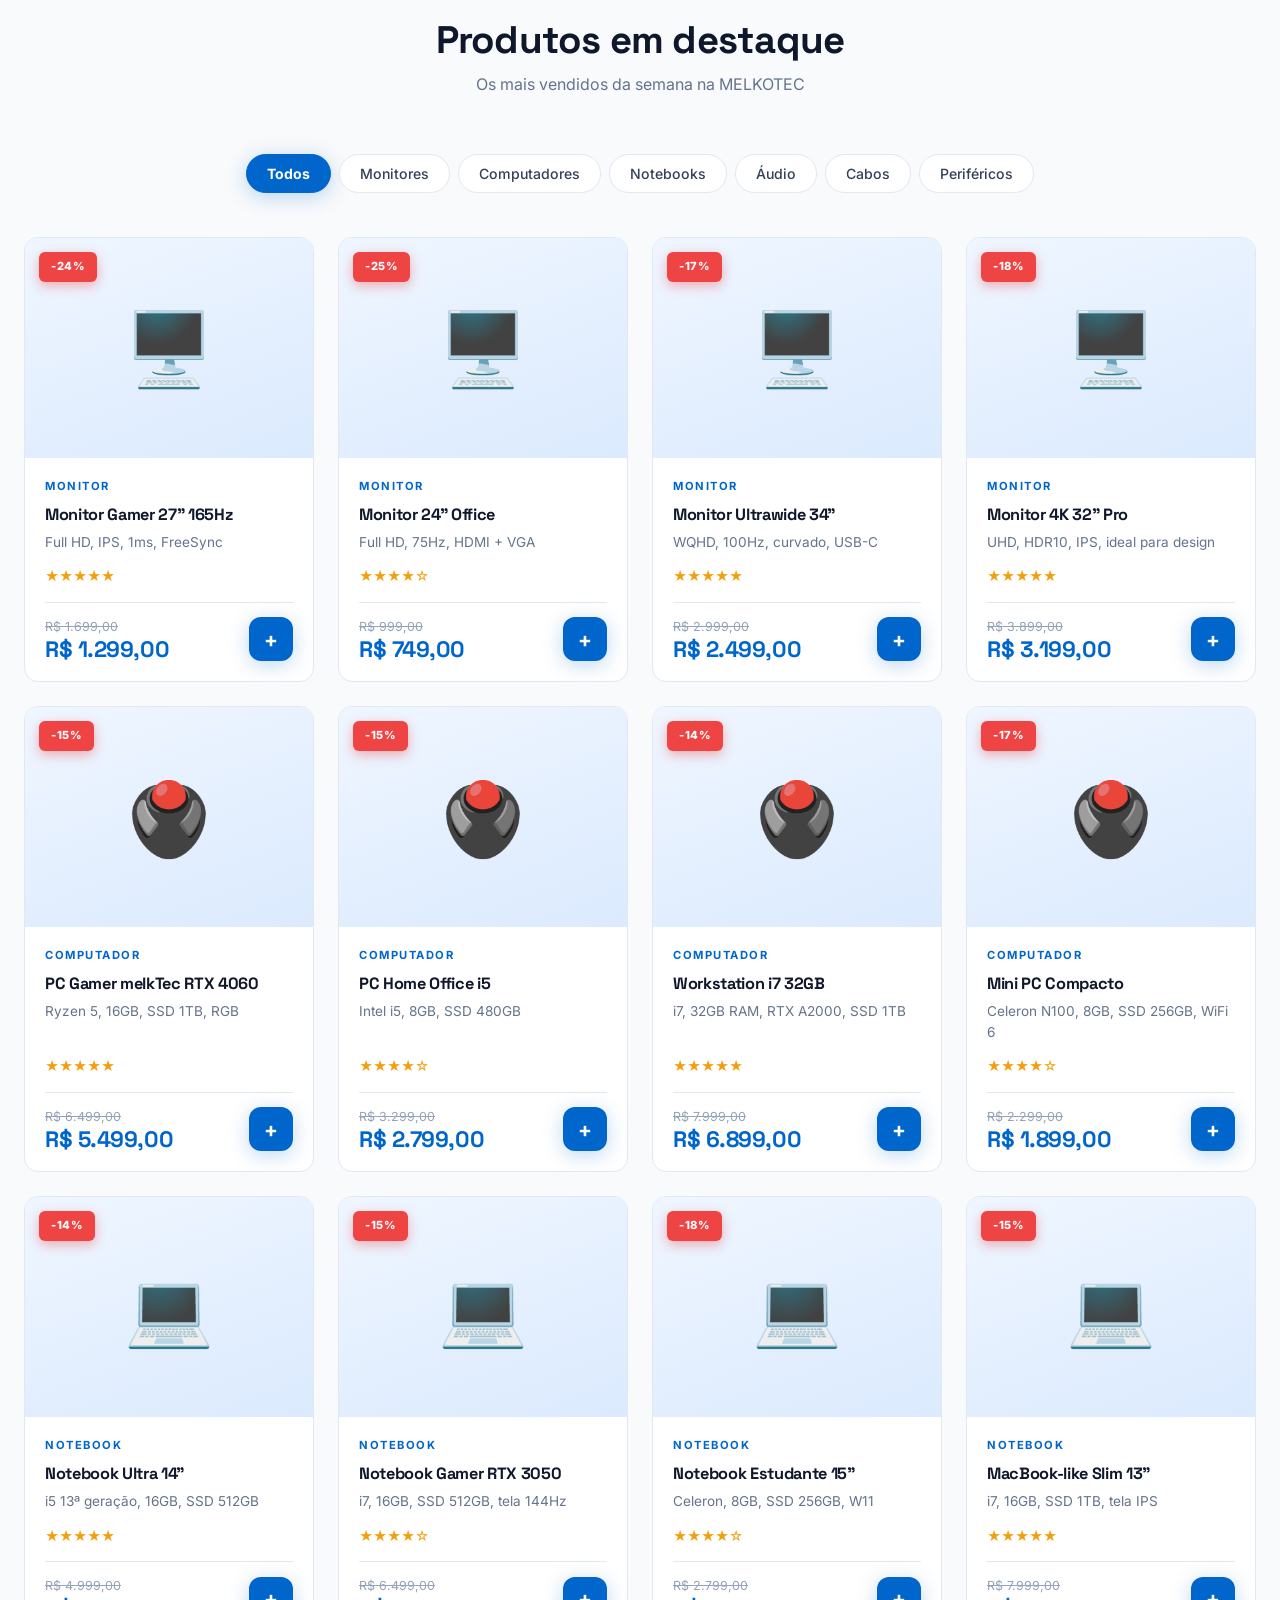
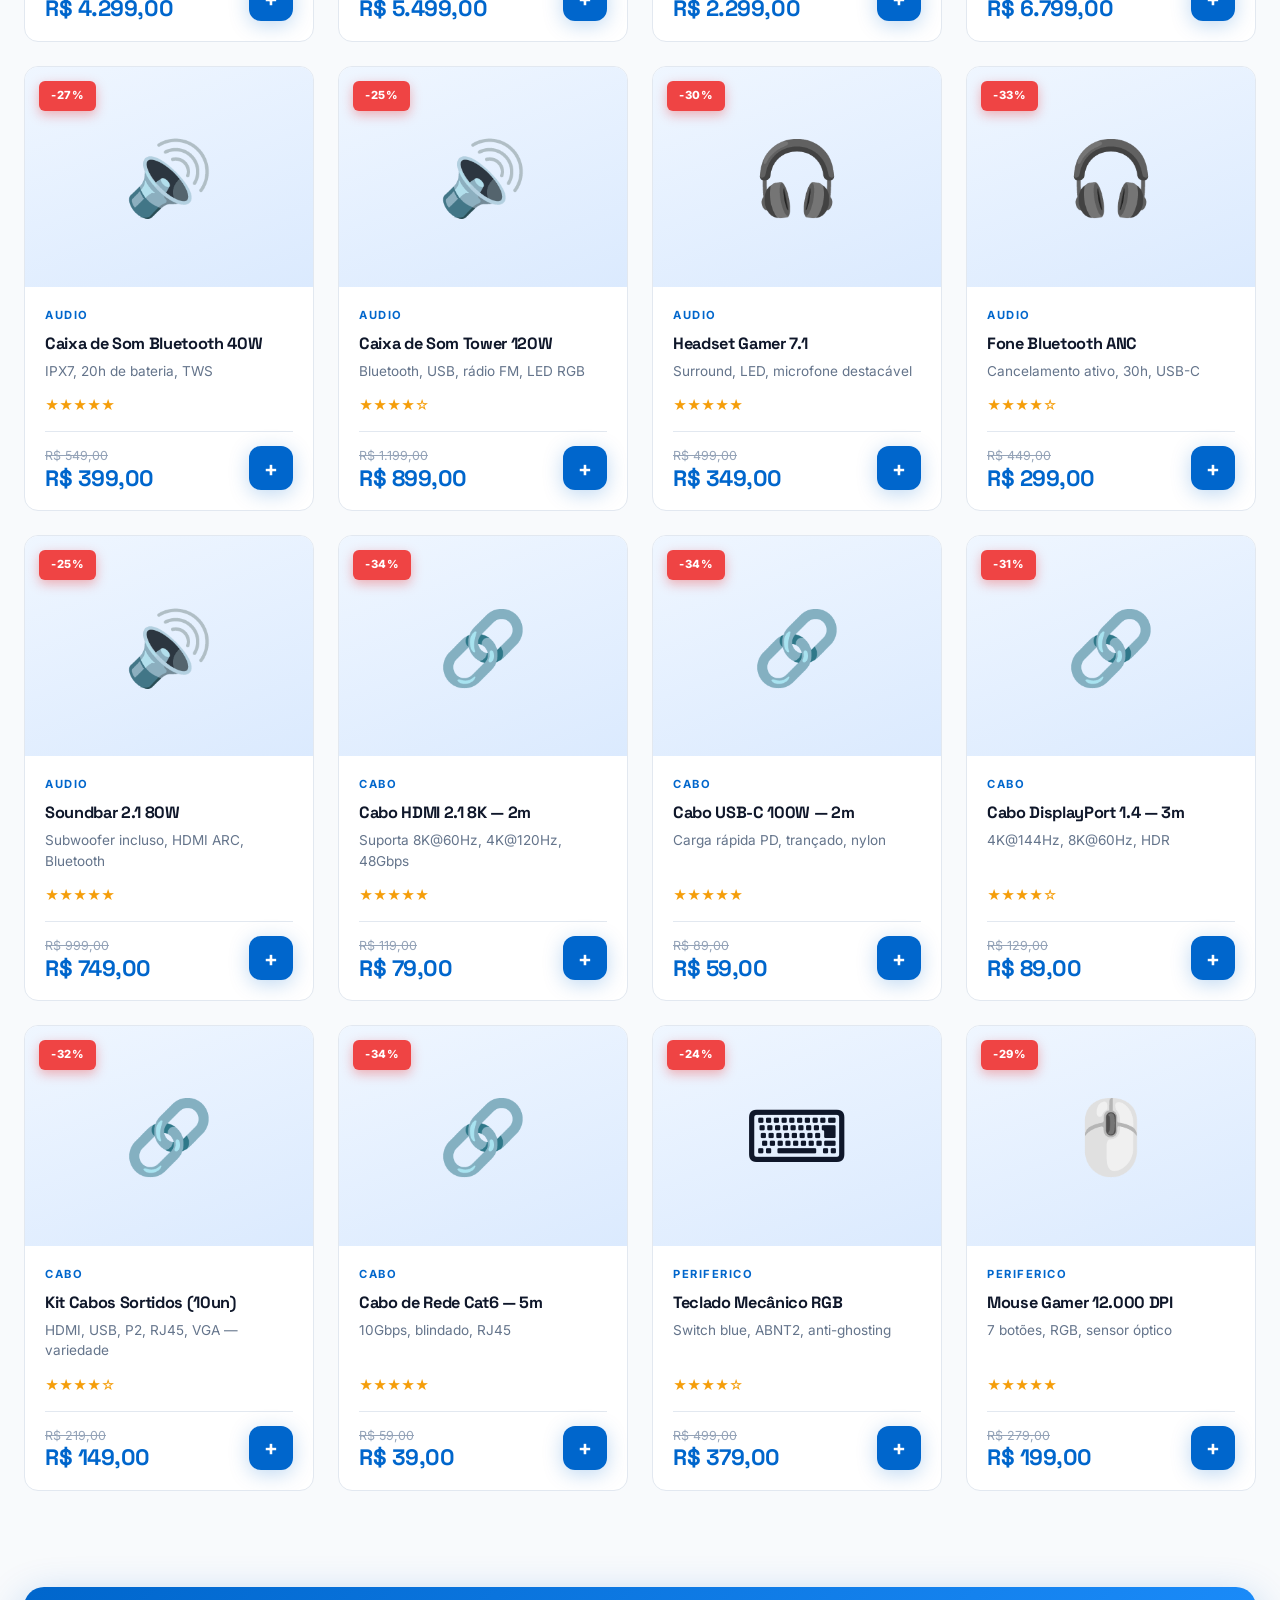
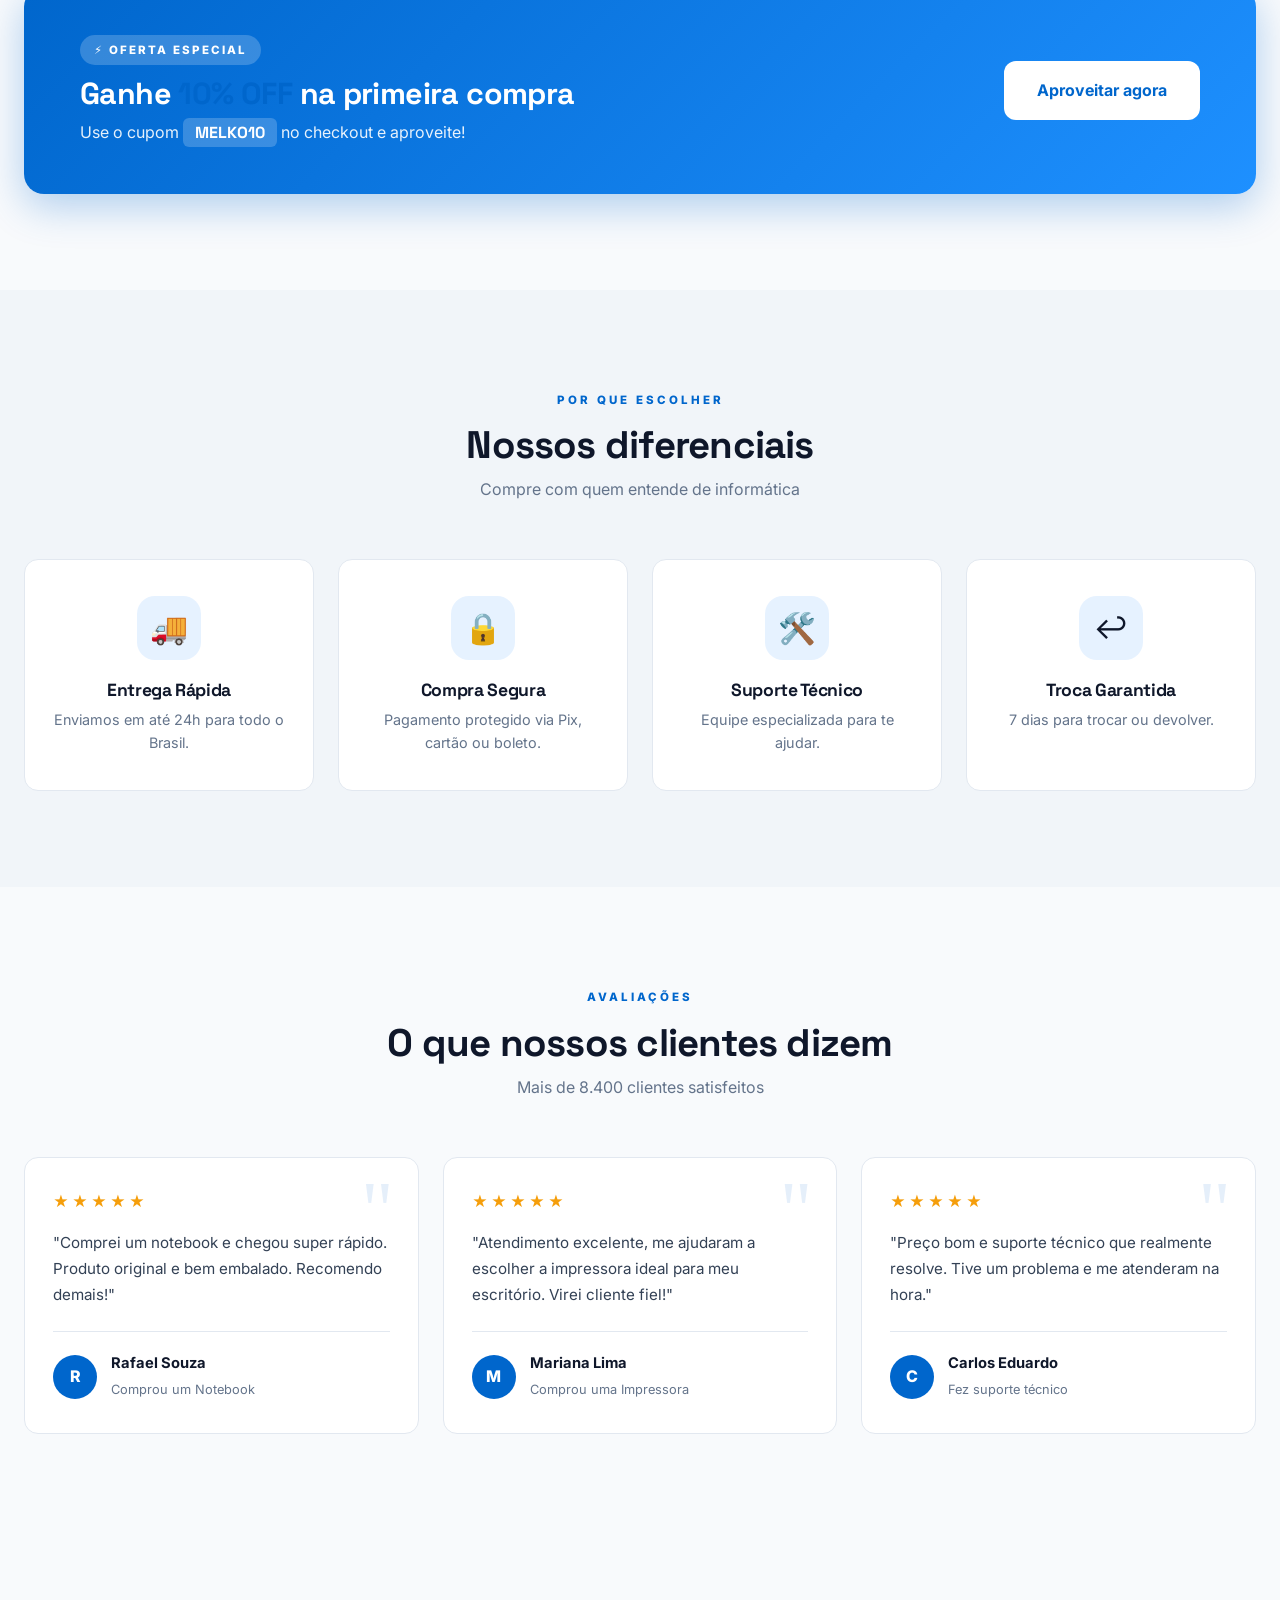
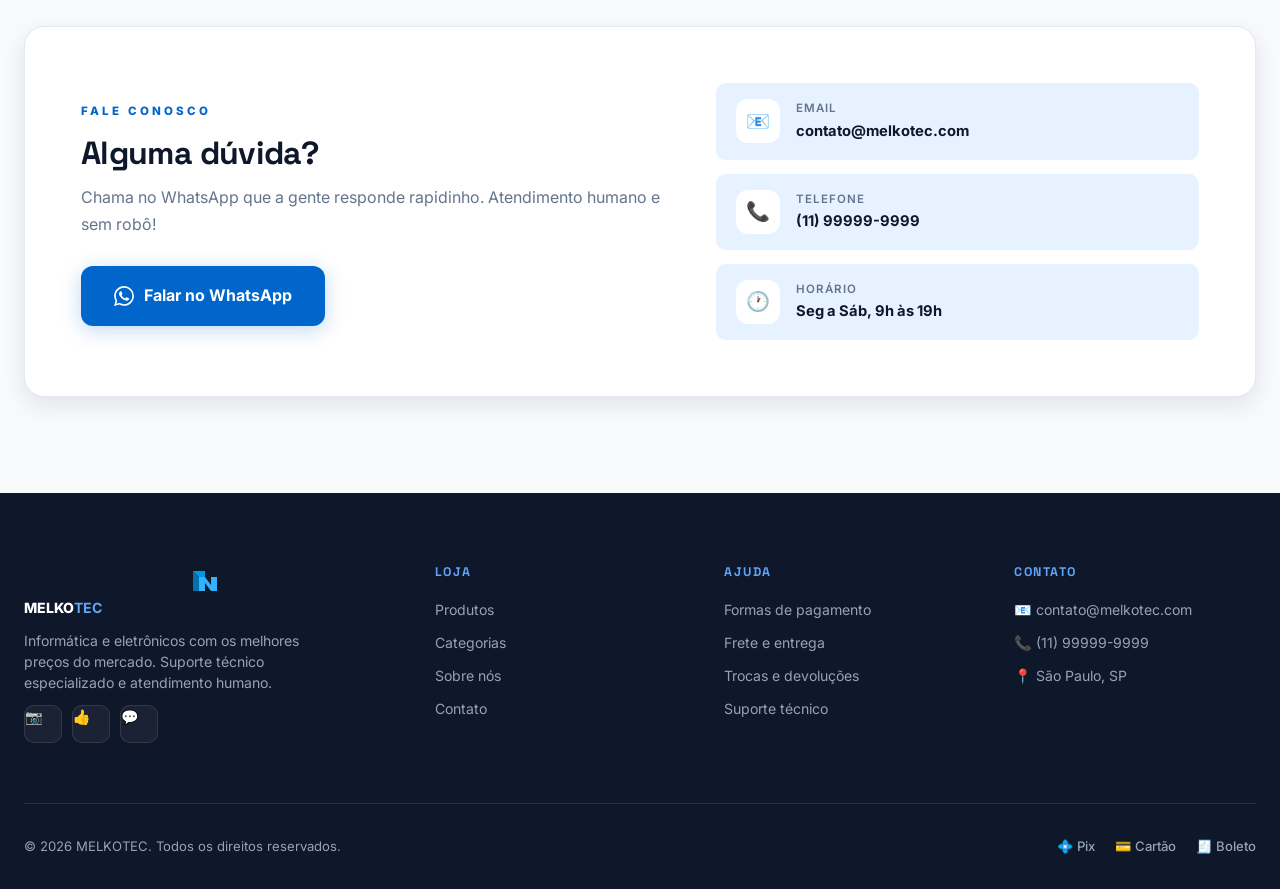
==== commit f68c7847: "Tema claro - azul royal e branco" ====
--- a/index.html
+++ b/index.html
@@ -27,9 +27,9 @@
             <a href="#" class="logo">
                 <span class="logo-icon">
                     <svg width="32" height="32" viewBox="0 0 32 32" fill="none" xmlns="http://www.w3.org/2000/svg">
-                        <path d="M4 6 L16 6 L16 12 L10 12 L4 6 Z" fill="currentColor"/>
-                        <path d="M4 6 L4 26 L10 26 L10 12 L4 6 Z" fill="currentColor" opacity="0.7"/>
-                        <path d="M10 12 L16 12 L22 20 L22 12 L28 12 L28 26 L22 26 L16 18 L16 26 L10 26 L10 12 Z" fill="currentColor"/>
+                        <path d="M4 6 L16 6 L16 12 L10 12 L4 6 Z" fill="#0099e6"/>
+                        <path d="M4 6 L4 26 L10 26 L10 12 L4 6 Z" fill="#0099e6" opacity="0.7"/>
+                        <path d="M10 12 L16 12 L22 20 L22 12 L28 12 L28 26 L22 26 L16 18 L16 26 L10 26 L10 12 Z" fill="#33b1ff"/>
                     </svg>
                 </span>
                 <span class="logo-text">MELKO<strong>TEC</strong></span>
@@ -367,9 +367,9 @@
                     <a href="#" class="logo footer-logo">
                         <span class="logo-icon">
                             <svg width="32" height="32" viewBox="0 0 32 32" fill="none" xmlns="http://www.w3.org/2000/svg">
-                                <path d="M4 6 L16 6 L16 12 L10 12 L4 6 Z" fill="currentColor"/>
-                                <path d="M4 6 L4 26 L10 26 L10 12 L4 6 Z" fill="currentColor" opacity="0.7"/>
-                                <path d="M10 12 L16 12 L22 20 L22 12 L28 12 L28 26 L22 26 L16 18 L16 26 L10 26 L10 12 Z" fill="currentColor"/>
+                                <path d="M4 6 L16 6 L16 12 L10 12 L4 6 Z" fill="#0099e6"/>
+                                <path d="M4 6 L4 26 L10 26 L10 12 L4 6 Z" fill="#0099e6" opacity="0.7"/>
+                                <path d="M10 12 L16 12 L22 20 L22 12 L28 12 L28 26 L22 26 L16 18 L16 26 L10 26 L10 12 Z" fill="#33b1ff"/>
                             </svg>
                         </span>
                         <span class="logo-text">MELKO<strong>TEC</strong></span>
--- a/style.css
+++ b/style.css
@@ -1,64 +1,58 @@
 /* =====================================================
-   MELKOTEC — Dark Blue Premium
-   Paleta: Azul + Ciano (cores reais da loja)
+   MELKOTEC — Azul Royal + Branco
+   Tema claro e profissional
    ===================================================== */
 
 *, *::before, *::after { box-sizing: border-box; margin: 0; padding: 0; }
 
 :root {
-    /* Dark azulado (navy profundo) */
-    --bg: #06101f;                  /* Azul-marinho quase preto */
-    --bg-2: #0a1830;                /* Segundo nível */
-    --bg-3: #0f1f3d;                /* Terceiro nível */
-    --surface: #0f1f3d;             /* Cards */
-    --surface-2: #152a4f;           /* Cards hover */
-    --surface-3: #1c3563;           /* Elevações */
-
-    /* Bordas azuladas */
-    --border: #1c3563;
-    --border-strong: #2a4a7a;
-    --border-glow: rgba(0,153,255,.3);
-
-    /* Texto */
-    --text: #e8f0fa;                /* Branco azulado */
-    --text-soft: #b8c9e0;           /* Cinza-azulado */
-    --text-muted: #7a8fb3;          /* Cinza médio */
-    --text-light: #4a5b7a;          /* Cinza escuro */
-
-    /* Acento principal: Azul da loja */
-    --accent: #0099ff;
-    --accent-2: #0077cc;
-    --accent-light: #33b1ff;
-    --accent-soft: rgba(0,153,255,.12);
-
-    /* Acento secundário: Ciano (o "TEC" da fachada) */
-    --cyan: #00d4ff;
-    --cyan-2: #00b8e6;
-    --cyan-soft: rgba(0,212,255,.12);
-
-    /* Estados */
+    /* Fundo claro */
+    --bg: #f8fafc;
+    --bg-2: #ffffff;
+    --bg-3: #eff6ff;
+    --surface: #ffffff;
+    --surface-2: #f1f5f9;
+    --surface-3: #e2e8f0;
+
+    /* Bordas suaves */
+    --border: #e2e8f0;
+    --border-strong: #cbd5e1;
+
+    /* Texto escuro */
+    --text: #0f172a;
+    --text-soft: #334155;
+    --text-muted: #64748b;
+    --text-light: #94a3b8;
+
+    /* AZUL ROYAL — igual à loja */
+    --accent: #0066cc;
+    --accent-2: #0052a3;
+    --accent-light: #0099e6;
+    --accent-soft: #e6f2ff;
+
+    /* Azul claro */
+    --blue: #1e90ff;
+    --blue-2: #0066cc;
+    --blue-soft: #dbeafe;
+
     --success: #10b981;
     --danger: #ef4444;
     --warning: #f59e0b;
 
-    /* Gradientes */
-    --gradient: linear-gradient(135deg, #0099ff 0%, #00d4ff 100%);
-    --gradient-cool: linear-gradient(135deg, #0077cc 0%, #0099ff 100%);
-    --gradient-cyan: linear-gradient(135deg, #00d4ff 0%, #00b8e6 100%);
-
-    /* Sombras */
-    --shadow-sm: 0 2px 8px rgba(0,0,0,.3);
-    --shadow: 0 8px 24px rgba(0,0,0,.4);
-    --shadow-md: 0 12px 32px rgba(0,0,0,.5);
-    --shadow-lg: 0 20px 48px rgba(0,0,0,.6);
-    --shadow-glow: 0 0 30px rgba(0,153,255,.3);
-    --shadow-cyan: 0 0 30px rgba(0,212,255,.3);
+    --gradient: linear-gradient(135deg, #0066cc 0%, #1e90ff 100%);
+    --gradient-cool: linear-gradient(135deg, #0052a3 0%, #0066cc 100%);
+
+    --shadow-sm: 0 1px 3px rgba(15,23,42,.08);
+    --shadow: 0 4px 12px rgba(15,23,42,.08);
+    --shadow-md: 0 8px 24px rgba(15,23,42,.1);
+    --shadow-lg: 0 16px 40px rgba(15,23,42,.15);
+    --shadow-blue: 0 4px 20px rgba(0,102,204,.25);
 
     --radius-sm: 10px;
-    --radius: 16px;
-    --radius-lg: 24px;
-
-    --transition: .3s cubic-bezier(.4,0,.2,1);
+    --radius: 14px;
+    --radius-lg: 20px;
+
+    --transition: .25s cubic-bezier(.4,0,.2,1);
 }
 
 html { scroll-behavior: smooth; }
@@ -88,8 +82,8 @@
 
 /* ============ ANNOUNCE BAR ============ */
 .announce-bar {
-    background: var(--gradient);
-    color: #06101f;
+    background: var(--accent);
+    color: #fff;
     font-size: .82rem;
     font-weight: 600;
     padding: 10px 0;
@@ -109,10 +103,9 @@
 /* ============ HEADER ============ */
 .header {
     position: sticky; top: 0; z-index: 100;
-    background: rgba(6,16,31,.85);
-    backdrop-filter: blur(20px);
-    -webkit-backdrop-filter: blur(20px);
+    background: #ffffff;
     border-bottom: 1px solid var(--border);
+    box-shadow: var(--shadow-sm);
 }
 .header-inner {
     display: flex; align-items: center; justify-content: space-between;
@@ -132,29 +125,14 @@
     display: flex;
     align-items: center;
     justify-content: center;
-    color: var(--accent);
-    filter: drop-shadow(0 0 12px rgba(0,153,255,.6));
-    transition: var(--transition);
-}
-
-.logo-icon svg {
-    display: block;
-}
-
-.logo:hover .logo-icon {
-    color: var(--cyan);
-    filter: drop-shadow(0 0 16px rgba(0,212,255,.8));
-}
-
-.logo-text {
-    color: var(--text);
-}
+}
+
+.logo-icon svg { display: block; }
+
+.logo-text { color: var(--text); }
 
 .logo-text strong {
-    background: var(--gradient);
-    -webkit-background-clip: text;
-    background-clip: text;
-    color: transparent;
+    color: var(--accent);
 }
 
 .nav { display: flex; gap: 36px; }
@@ -167,7 +145,7 @@
 }
 .nav-link::after {
     content: ''; position: absolute; left: 0; right: 0; bottom: -6px;
-    height: 2px; background: var(--gradient);
+    height: 2px; background: var(--accent);
     transform: scaleX(0); transform-origin: left;
     transition: transform .3s cubic-bezier(.4,0,.2,1);
 }
@@ -179,80 +157,70 @@
 .cart-btn {
     position: relative;
     width: 46px; height: 46px; border-radius: 12px;
-    background: var(--surface);
-    border: 1px solid var(--border);
+    background: var(--accent-soft);
+    border: 1px solid transparent;
     display: grid; place-items: center;
     transition: var(--transition);
-    color: var(--text-soft);
+    color: var(--accent);
 }
 .cart-btn:hover {
-    border-color: var(--accent);
-    color: var(--accent);
-    transform: translateY(-2px);
-    box-shadow: var(--shadow-glow);
+    background: var(--accent);
+    color: #fff;
+    box-shadow: var(--shadow-blue);
 }
 .cart-count {
     position: absolute; top: -6px; right: -6px;
-    background: var(--gradient);
-    color: #06101f;
+    background: var(--danger);
+    color: #fff;
     font-size: .7rem; font-weight: 800;
     min-width: 22px; height: 22px; border-radius: 11px;
     display: grid; place-items: center; padding: 0 6px;
-    box-shadow: 0 4px 12px rgba(0,153,255,.4);
+    box-shadow: 0 4px 12px rgba(239,68,68,.4);
 }
 
 .menu-btn {
     display: none; flex-direction: column; gap: 5px;
     width: 46px; height: 46px; align-items: center; justify-content: center;
-    border-radius: 12px; background: var(--surface); border: 1px solid var(--border);
-}
-.menu-btn span { width: 20px; height: 2px; background: var(--text); border-radius: 2px; }
+    border-radius: 12px; background: var(--accent-soft); border: 1px solid transparent;
+}
+.menu-btn span { width: 20px; height: 2px; background: var(--accent); border-radius: 2px; }
 
 /* ============ HERO ============ */
 .hero {
     padding: 90px 0 100px;
     position: relative;
     overflow: hidden;
-    background: var(--bg);
-    background-image: 
-        radial-gradient(ellipse at top left, rgba(0,153,255,.1), transparent 50%),
-        radial-gradient(ellipse at bottom right, rgba(0,212,255,.08), transparent 50%);
+    background: linear-gradient(135deg, #eff6ff 0%, #f8fafc 50%, #dbeafe 100%);
 }
 
 .hero-grid {
     position: absolute; inset: 0;
     background-image: 
-        linear-gradient(rgba(0,153,255,.04) 1px, transparent 1px),
-        linear-gradient(90deg, rgba(0,153,255,.04) 1px, transparent 1px);
+        linear-gradient(rgba(0,102,204,.05) 1px, transparent 1px),
+        linear-gradient(90deg, rgba(0,102,204,.05) 1px, transparent 1px);
     background-size: 60px 60px;
     pointer-events: none;
-    mask-image: radial-gradient(ellipse at center, black, transparent 70%);
-    -webkit-mask-image: radial-gradient(ellipse at center, black, transparent 70%);
+    mask-image: radial-gradient(ellipse at center, black 30%, transparent 70%);
+    -webkit-mask-image: radial-gradient(ellipse at center, black 30%, transparent 70%);
 }
 
 .hero-glow {
     position: absolute;
     border-radius: 50%;
-    filter: blur(120px);
+    filter: blur(100px);
     pointer-events: none;
 }
 .hero-glow-1 {
-    width: 500px; height: 500px;
+    width: 400px; height: 400px;
     background: var(--accent);
-    opacity: .18;
-    top: -150px; right: -100px;
-    animation: floatGlow 12s ease-in-out infinite;
+    opacity: .12;
+    top: -100px; right: -50px;
 }
 .hero-glow-2 {
-    width: 400px; height: 400px;
-    background: var(--cyan);
-    opacity: .12;
-    bottom: -150px; left: -100px;
-    animation: floatGlow 15s ease-in-out infinite reverse;
-}
-@keyframes floatGlow {
-    0%, 100% { transform: translate(0,0) scale(1); }
-    50% { transform: translate(40px, -40px) scale(1.1); }
+    width: 300px; height: 300px;
+    background: var(--blue);
+    opacity: .1;
+    bottom: -100px; left: -50px;
 }
 
 .hero-inner {
@@ -264,22 +232,21 @@
 .badge {
     display: inline-flex; align-items: center; gap: 8px;
     padding: 8px 18px; border-radius: 999px;
-    background: var(--accent-soft);
-    border: 1px solid rgba(0,153,255,.3);
+    background: #fff;
+    border: 1px solid var(--accent);
     color: var(--accent);
     font-size: .82rem; font-weight: 600;
     margin-bottom: 24px;
-    backdrop-filter: blur(10px);
+    box-shadow: var(--shadow-sm);
 }
 .badge-dot {
     width: 8px; height: 8px; border-radius: 50%;
-    background: var(--cyan);
-    box-shadow: 0 0 12px var(--cyan);
+    background: var(--accent);
     animation: pulseDot 2s infinite;
 }
 @keyframes pulseDot {
-    0%, 100% { opacity: 1; transform: scale(1); }
-    50% { opacity: .5; transform: scale(.85); }
+    0%, 100% { opacity: 1; }
+    50% { opacity: .4; }
 }
 
 .hero h1 {
@@ -288,11 +255,10 @@
     line-height: 1.05;
     margin-bottom: 24px;
     letter-spacing: -.03em;
+    color: var(--text);
 }
 .gradient-text {
-    background: var(--gradient);
-    -webkit-background-clip: text; background-clip: text; color: transparent;
-    filter: drop-shadow(0 0 30px rgba(0,153,255,.3));
+    color: var(--accent);
 }
 
 .hero-desc {
@@ -318,27 +284,27 @@
 .btn-block { width: 100%; }
 
 .btn-primary {
-    background: var(--gradient);
-    color: #06101f;
-    font-weight: 800;
-    box-shadow: 0 8px 24px rgba(0,153,255,.35);
+    background: var(--accent);
+    color: #fff;
+    font-weight: 700;
+    box-shadow: var(--shadow-blue);
 }
 .btn-primary:hover {
-    transform: translateY(-3px);
-    box-shadow: 0 12px 32px rgba(0,153,255,.5);
-    filter: brightness(1.1);
+    background: var(--accent-2);
+    box-shadow: 0 8px 28px rgba(0,102,204,.4);
+    transform: translateY(-2px);
 }
 
 .btn-ghost {
-    background: transparent;
+    background: #fff;
     border: 1px solid var(--border-strong);
     color: var(--text);
+    box-shadow: var(--shadow-sm);
 }
 .btn-ghost:hover {
     border-color: var(--accent);
     color: var(--accent);
-    background: var(--accent-soft);
-    transform: translateY(-3px);
+    box-shadow: var(--shadow);
 }
 
 .hero-stats {
@@ -347,25 +313,24 @@
 .stat { display: flex; flex-direction: column; }
 .stat strong {
     font-size: 1.5rem; font-weight: 800;
-    background: var(--gradient);
-    -webkit-background-clip: text; background-clip: text; color: transparent;
+    color: var(--accent);
     line-height: 1;
     font-family: 'Space Grotesk', sans-serif;
 }
 .stat span { color: var(--text-muted); font-size: .82rem; margin-top: 4px; }
-.stat-divider { width: 1px; height: 30px; background: var(--border); }
+.stat-divider { width: 1px; height: 30px; background: var(--border-strong); }
 
 /* HERO VISUAL */
 .hero-visual { position: relative; display: grid; place-items: center; }
 
 .hero-card {
-    background: var(--surface);
+    background: #fff;
     border: 1px solid var(--border);
     border-radius: var(--radius-lg);
     padding: 28px;
     width: 100%;
     max-width: 400px;
-    box-shadow: var(--shadow-lg), 0 0 80px rgba(0,153,255,.15);
+    box-shadow: var(--shadow-lg);
     position: relative;
     z-index: 3;
 }
@@ -382,9 +347,8 @@
 }
 .hero-card-dot {
     width: 8px; height: 8px; border-radius: 50%;
-    background: var(--cyan);
-    box-shadow: 0 0 0 4px rgba(0,212,255,.2);
-    animation: pulseDot 2s infinite;
+    background: var(--success);
+    box-shadow: 0 0 0 4px rgba(16,185,129,.15);
 }
 
 .hero-card-item {
@@ -396,7 +360,7 @@
 
 .hero-card-icon {
     width: 46px; height: 46px; border-radius: 12px;
-    background: var(--surface-2);
+    background: var(--accent-soft);
     display: grid; place-items: center;
     font-size: 1.4rem;
     flex-shrink: 0;
@@ -421,25 +385,20 @@
 
 .floating-card {
     position: absolute;
-    background: var(--surface);
+    background: #fff;
     border: 1px solid var(--border);
     border-radius: 14px;
     padding: 12px 16px;
     display: flex; align-items: center; gap: 10px;
     box-shadow: var(--shadow-md);
     z-index: 4;
-    animation: floatCard 5s ease-in-out infinite;
 }
 .floating-card-1 { top: 20px; left: -10px; }
-.floating-card-2 { bottom: 30px; right: -10px; animation-delay: 2.5s; }
-@keyframes floatCard {
-    0%,100% { transform: translateY(0); }
-    50% { transform: translateY(-10px); }
-}
+.floating-card-2 { bottom: 30px; right: -10px; }
 .fc-icon {
     width: 36px; height: 36px; border-radius: 10px;
-    background: var(--gradient);
-    color: #06101f;
+    background: var(--accent);
+    color: #fff;
     display: grid; place-items: center; font-size: 1.05rem;
     flex-shrink: 0;
 }
@@ -448,7 +407,7 @@
 
 /* ============ FEATURES BAR ============ */
 .features-bar {
-    background: var(--bg-2);
+    background: #fff;
     border-top: 1px solid var(--border);
     border-bottom: 1px solid var(--border);
     padding: 32px 0;
@@ -461,8 +420,7 @@
 .feature-mini { display: flex; align-items: center; gap: 14px; }
 .feature-mini-icon {
     width: 48px; height: 48px; border-radius: 12px;
-    background: var(--surface);
-    border: 1px solid var(--border);
+    background: var(--accent-soft);
     display: grid; place-items: center; font-size: 1.4rem;
     flex-shrink: 0;
 }
@@ -478,7 +436,7 @@
     font-size: .72rem;
     font-weight: 800;
     letter-spacing: 3px;
-    color: var(--cyan);
+    color: var(--accent);
     text-transform: uppercase;
     margin-bottom: 14px;
 }
@@ -497,36 +455,25 @@
     gap: 20px;
 }
 .category-card {
-    background: var(--surface);
+    background: #fff;
     border: 1px solid var(--border);
     border-radius: var(--radius);
     padding: 32px 20px;
     text-align: center;
     transition: var(--transition);
     cursor: pointer;
-    position: relative;
-    overflow: hidden;
-}
-.category-card::before {
-    content: '';
-    position: absolute; inset: 0;
-    background: var(--gradient);
-    opacity: 0;
-    transition: var(--transition);
-}
-.category-card > * { position: relative; z-index: 2; }
+}
 .category-card:hover {
-    transform: translateY(-6px);
     border-color: var(--accent);
-    box-shadow: var(--shadow-glow);
-}
-.category-card:hover::before { opacity: .1; }
+    box-shadow: var(--shadow-md);
+    transform: translateY(-4px);
+}
 .category-icon {
     font-size: 2.4rem; margin-bottom: 12px;
     transition: var(--transition);
     display: inline-block;
 }
-.category-card:hover .category-icon { transform: scale(1.12); }
+.category-card:hover .category-icon { transform: scale(1.15); }
 .category-card h3 { font-size: 1.05rem; font-weight: 700; margin-bottom: 4px; color: var(--text); }
 .category-card p { color: var(--text-muted); font-size: .85rem; }
 
@@ -537,7 +484,7 @@
 }
 .filter-btn {
     padding: 10px 20px; border-radius: 999px;
-    background: var(--surface);
+    background: #fff;
     border: 1px solid var(--border);
     color: var(--text-soft);
     font-weight: 500; font-size: .88rem;
@@ -548,10 +495,11 @@
     border-color: var(--accent);
 }
 .filter-btn.active {
-    background: var(--gradient); color: #06101f;
-    border-color: transparent;
+    background: var(--accent);
+    color: #fff;
+    border-color: var(--accent);
     font-weight: 700;
-    box-shadow: 0 4px 16px rgba(0,153,255,.35);
+    box-shadow: var(--shadow-blue);
 }
 
 /* ============ PRODUTOS ============ */
@@ -562,7 +510,7 @@
 }
 
 .product-card {
-    background: var(--surface);
+    background: #fff;
     border: 1px solid var(--border);
     border-radius: var(--radius);
     overflow: hidden;
@@ -572,31 +520,31 @@
 }
 .product-card:hover {
     transform: translateY(-6px);
+    border-color: var(--accent);
     box-shadow: var(--shadow-md);
-    border-color: var(--accent);
 }
 .product-image {
     height: 220px;
     display: grid; place-items: center;
     font-size: 4.5rem;
-    background: linear-gradient(160deg, var(--surface-2) 0%, var(--surface) 100%);
+    background: linear-gradient(160deg, #eff6ff 0%, #dbeafe 100%);
     position: relative;
     overflow: hidden;
 }
 .product-badge {
     position: absolute; top: 14px; left: 14px;
-    background: var(--gradient);
-    color: #06101f;
+    background: var(--danger);
+    color: #fff;
     font-size: .7rem; font-weight: 800;
     padding: 6px 12px; border-radius: 6px;
     letter-spacing: .5px;
     z-index: 3;
-    box-shadow: 0 4px 12px rgba(0,153,255,.4);
+    box-shadow: 0 4px 12px rgba(239,68,68,.4);
 }
 
 .product-info { padding: 20px; display: flex; flex-direction: column; flex: 1; }
 .product-category {
-    color: var(--cyan);
+    color: var(--accent);
     font-size: .7rem; font-weight: 700;
     text-transform: uppercase; letter-spacing: 1.5px;
     margin-bottom: 8px;
@@ -643,104 +591,95 @@
 .add-btn {
     width: 44px; height: 44px;
     border-radius: 12px;
-    background: var(--gradient);
-    color: #06101f;
+    background: var(--accent);
+    color: #fff;
     font-size: 1.3rem; font-weight: 700;
     display: grid; place-items: center;
     transition: var(--transition);
     flex-shrink: 0;
-    box-shadow: 0 4px 16px rgba(0,153,255,.35);
+    box-shadow: var(--shadow-blue);
 }
 .add-btn:hover {
-    transform: scale(1.08) rotate(90deg);
-    box-shadow: 0 8px 24px rgba(0,153,255,.5);
+    background: var(--accent-2);
+    transform: scale(1.08);
+    box-shadow: 0 6px 20px rgba(0,102,204,.5);
 }
 
 /* ============ PROMO BANNER ============ */
 .promo-banner { padding: 0 0 96px; }
 .promo-inner {
-    background: linear-gradient(135deg, var(--surface) 0%, var(--surface-2) 100%);
-    border: 1px solid var(--accent);
+    background: linear-gradient(135deg, #0066cc 0%, #1e90ff 100%);
     border-radius: var(--radius-lg);
     padding: 48px 56px;
     display: flex; align-items: center; justify-content: space-between;
     gap: 32px; flex-wrap: wrap;
-    position: relative;
-    overflow: hidden;
-    box-shadow: 0 0 60px rgba(0,153,255,.2);
-}
-.promo-inner::before {
-    content: '';
-    position: absolute; top: -50%; right: -10%;
-    width: 400px; height: 400px; border-radius: 50%;
-    background: radial-gradient(circle, rgba(0,212,255,.2), transparent 70%);
-    pointer-events: none;
-}
-.promo-content { position: relative; z-index: 2; }
+    box-shadow: 0 12px 40px rgba(0,102,204,.3);
+    color: #fff;
+}
 .promo-badge {
     display: inline-block;
     font-size: .72rem; font-weight: 800;
     letter-spacing: 2px; text-transform: uppercase;
-    color: var(--cyan);
+    color: #fff;
+    background: rgba(255,255,255,.2);
+    padding: 6px 14px;
+    border-radius: 999px;
     margin-bottom: 12px;
 }
 .promo-content h3 {
     font-size: 1.9rem; font-weight: 800;
     margin-bottom: 8px;
     letter-spacing: -.02em;
-    color: var(--text);
-}
-.promo-content p { color: var(--text-soft); font-size: 1rem; }
+    color: #fff;
+}
+.promo-content p { color: rgba(255,255,255,.9); font-size: 1rem; }
 .promo-content strong {
-    color: var(--cyan);
-    background: var(--cyan-soft);
+    color: #fff;
+    background: rgba(255,255,255,.2);
     padding: 4px 12px;
     border-radius: 6px;
     font-family: 'Space Grotesk', monospace;
     font-weight: 800;
 }
-.promo-inner .btn { position: relative; z-index: 2; }
+.promo-inner .btn {
+    background: #fff;
+    color: var(--accent);
+    box-shadow: none;
+}
+.promo-inner .btn:hover {
+    background: #f1f5f9;
+    transform: translateY(-2px);
+}
 
 /* ============ FEATURES ============ */
-.features { background: var(--bg-2); }
+.features { background: #f1f5f9; }
 .feature-grid {
     display: grid;
     grid-template-columns: repeat(auto-fit, minmax(220px, 1fr));
     gap: 24px;
 }
 .feature-card {
-    background: var(--surface);
+    background: #fff;
     border: 1px solid var(--border);
     border-radius: var(--radius);
     padding: 36px 26px;
     text-align: center;
     transition: var(--transition);
-    position: relative;
-    overflow: hidden;
-}
-.feature-card::before {
-    content: '';
-    position: absolute; top: 0; left: 0; right: 0;
-    height: 3px; background: var(--gradient);
-    transform: scaleX(0); transform-origin: left;
-    transition: transform .4s;
-}
-.feature-card:hover::before { transform: scaleX(1); }
+}
 .feature-card:hover {
-    transform: translateY(-6px);
+    transform: translateY(-4px);
     border-color: var(--accent);
+    box-shadow: var(--shadow-md);
 }
 .feature-icon {
     width: 64px; height: 64px; border-radius: 18px;
     background: var(--accent-soft);
-    border: 1px solid rgba(0,153,255,.2);
     display: grid; place-items: center; font-size: 1.9rem;
     margin: 0 auto 20px;
     transition: var(--transition);
 }
 .feature-card:hover .feature-icon {
-    background: var(--gradient);
-    border-color: transparent;
+    background: var(--accent);
     transform: scale(1.08);
 }
 .feature-card h3 { font-size: 1.1rem; margin-bottom: 8px; font-weight: 700; color: var(--text); }
@@ -753,7 +692,7 @@
     gap: 24px;
 }
 .testimonial-card {
-    background: var(--surface);
+    background: #fff;
     border: 1px solid var(--border);
     border-radius: var(--radius);
     padding: 32px 28px;
@@ -764,13 +703,13 @@
     content: '"';
     position: absolute; top: 12px; right: 24px;
     font-size: 5rem; line-height: 1;
-    color: rgba(0,153,255,.15);
+    color: rgba(0,102,204,.1);
     font-family: Georgia, serif;
 }
 .testimonial-card:hover {
     border-color: var(--accent);
     transform: translateY(-4px);
-    box-shadow: var(--shadow);
+    box-shadow: var(--shadow-md);
 }
 .testimonial-stars {
     color: var(--warning);
@@ -792,8 +731,8 @@
 }
 .testimonial-avatar {
     width: 44px; height: 44px; border-radius: 50%;
-    background: var(--gradient);
-    color: #06101f;
+    background: var(--accent);
+    color: #fff;
     display: grid; place-items: center;
     font-weight: 800; font-size: 1rem;
     flex-shrink: 0;
@@ -803,7 +742,7 @@
 
 /* ============ CONTACT ============ */
 .contact-card {
-    background: var(--surface);
+    background: #fff;
     border: 1px solid var(--border);
     border-radius: var(--radius-lg);
     padding: 56px;
@@ -811,33 +750,23 @@
     grid-template-columns: 1.2fr 1fr;
     gap: 56px;
     align-items: center;
-    position: relative;
-    overflow: hidden;
-}
-.contact-card::before {
-    content: '';
-    position: absolute; top: -100px; right: -100px;
-    width: 400px; height: 400px; border-radius: 50%;
-    background: radial-gradient(circle, rgba(0,153,255,.15), transparent 70%);
-    pointer-events: none;
-}
-.contact-content { position: relative; z-index: 2; }
+    box-shadow: var(--shadow-md);
+}
 .contact-content h2 { font-size: 2rem; margin-bottom: 12px; font-weight: 800; color: var(--text); }
 .contact-content p { color: var(--text-muted); font-size: 1rem; margin-bottom: 28px; line-height: 1.7; }
 
-.contact-info { display: flex; flex-direction: column; gap: 14px; position: relative; z-index: 2; }
+.contact-info { display: flex; flex-direction: column; gap: 14px; }
 .contact-item {
     display: flex; align-items: center; gap: 16px;
     padding: 16px 20px;
-    background: var(--surface-2);
-    border: 1px solid var(--border);
+    background: var(--accent-soft);
     border-radius: var(--radius-sm);
     transition: var(--transition);
 }
-.contact-item:hover { border-color: var(--accent); transform: translateX(4px); }
+.contact-item:hover { background: var(--blue-soft); }
 .contact-icon {
     width: 44px; height: 44px; border-radius: 12px;
-    background: var(--accent-soft);
+    background: #fff;
     display: grid; place-items: center; font-size: 1.2rem;
     flex-shrink: 0;
 }
@@ -850,11 +779,12 @@
 
 /* ============ FOOTER ============ */
 .footer {
-    background: var(--bg-2);
-    border-top: 1px solid var(--border);
+    background: #0f172a;
+    color: #cbd5e1;
     padding: 72px 0 32px;
 }
-.footer-logo .logo-text { color: var(--text); }
+.footer-logo .logo-text { color: #fff; }
+.footer-logo .logo-text strong { color: #60a5fa; }
 .footer-grid {
     display: grid;
     grid-template-columns: 1.5fr 1fr 1fr 1fr;
@@ -863,7 +793,7 @@
 }
 .footer-logo { margin-bottom: 16px; }
 .footer-desc {
-    color: var(--text-muted);
+    color: #94a3b8;
     font-size: .9rem;
     line-height: 1.7;
     margin-bottom: 20px;
@@ -873,16 +803,15 @@
 .footer-social a {
     width: 38px; height: 38px;
     border-radius: 10px;
-    background: var(--surface);
-    border: 1px solid var(--border);
+    background: rgba(255,255,255,.05);
+    border: 1px solid rgba(255,255,255,.1);
     display: grid; place-items: center;
     font-size: .95rem;
     transition: var(--transition);
 }
 .footer-social a:hover {
-    border-color: var(--accent);
-    background: var(--accent-soft);
-    transform: translateY(-3px);
+    border-color: #60a5fa;
+    background: rgba(96,165,250,.15);
 }
 
 .footer-col h4 {
@@ -890,25 +819,25 @@
     font-weight: 800;
     letter-spacing: 1.5px;
     text-transform: uppercase;
-    color: var(--cyan);
+    color: #60a5fa;
     margin-bottom: 20px;
 }
 .footer-col a, .footer-col p {
     display: block;
-    color: var(--text-muted);
+    color: #94a3b8;
     font-size: .88rem;
     margin-bottom: 12px;
     transition: var(--transition);
     line-height: 1.5;
 }
-.footer-col a:hover { color: var(--accent); transform: translateX(4px); }
+.footer-col a:hover { color: #60a5fa; }
 
 .footer-bottom {
     display: flex; justify-content: space-between; align-items: center;
     padding-top: 32px;
-    border-top: 1px solid var(--border);
+    border-top: 1px solid rgba(255,255,255,.1);
     flex-wrap: wrap; gap: 16px;
-    color: var(--text-muted);
+    color: #94a3b8;
     font-size: .82rem;
 }
 .footer-payments { display: flex; gap: 20px; }
@@ -919,13 +848,13 @@
     position: fixed; top: 0; right: 0;
     width: 420px; max-width: 100%;
     height: 100vh;
-    background: var(--bg-2);
+    background: #fff;
     border-left: 1px solid var(--border);
     transform: translateX(100%);
     transition: var(--transition);
     z-index: 200;
     display: flex; flex-direction: column;
-    box-shadow: -20px 0 60px rgba(0,0,0,.5);
+    box-shadow: -10px 0 40px rgba(15,23,42,.15);
 }
 .cart-drawer.open { transform: translateX(0); }
 
@@ -936,7 +865,7 @@
 .cart-header h3 { font-size: 1.2rem; font-weight: 800; color: var(--text); }
 .close-btn {
     width: 40px; height: 40px; border-radius: 10px;
-    background: var(--surface);
+    background: var(--surface-2);
     display: grid; place-items: center;
     transition: var(--transition);
     color: var(--text-soft);
@@ -956,17 +885,16 @@
 
 .cart-item {
     display: flex; gap: 14px;
-    background: var(--surface);
-    border: 1px solid var(--border);
+    background: var(--surface-2);
     border-radius: var(--radius-sm);
     padding: 14px;
     align-items: center;
     transition: var(--transition);
 }
-.cart-item:hover { border-color: var(--accent); }
+.cart-item:hover { background: var(--accent-soft); }
 .cart-item-img {
     width: 54px; height: 54px; border-radius: 12px;
-    background: var(--surface-2);
+    background: #fff;
     display: grid; place-items: center;
     font-size: 1.5rem; flex-shrink: 0;
 }
@@ -985,14 +913,15 @@
 .cart-item-qty { display: flex; align-items: center; gap: 8px; }
 .cart-item-qty button {
     width: 28px; height: 28px; border-radius: 8px;
-    background: var(--surface-2);
+    background: #fff;
     font-weight: 700;
     transition: var(--transition);
     display: grid; place-items: center;
     font-size: 1rem;
     color: var(--text-soft);
-}
-.cart-item-qty button:hover { background: var(--accent); color: #06101f; }
+    border: 1px solid var(--border);
+}
+.cart-item-qty button:hover { background: var(--accent); color: #fff; border-color: var(--accent); }
 .cart-item-qty span { min-width: 24px; text-align: center; font-size: .88rem; font-weight: 700; color: var(--text); }
 .remove-btn {
     color: var(--danger); font-size: 1.05rem;
@@ -1015,16 +944,14 @@
 .cart-total span { color: var(--text-muted); font-weight: 500; }
 .cart-total strong {
     font-size: 1.5rem;
-    background: var(--gradient);
-    -webkit-background-clip: text; background-clip: text; color: transparent;
+    color: var(--accent);
     font-family: 'Space Grotesk', sans-serif;
     font-weight: 800;
 }
 
 .overlay {
     position: fixed; inset: 0;
-    background: rgba(0,0,0,.7);
-    backdrop-filter: blur(4px);
+    background: rgba(15,23,42,.5);
     opacity: 0; visibility: hidden;
     transition: var(--transition);
     z-index: 150;
@@ -1035,8 +962,7 @@
 .modal {
     position: fixed; inset: 0;
     display: grid; place-items: center;
-    background: rgba(0,0,0,.8);
-    backdrop-filter: blur(8px);
+    background: rgba(15,23,42,.6);
     z-index: 300; padding: 24px;
     opacity: 0; visibility: hidden;
     transition: var(--transition);
@@ -1044,8 +970,7 @@
 .modal.active { opacity: 1; visibility: visible; }
 
 .modal-content {
-    background: var(--bg-2);
-    border: 1px solid var(--border);
+    background: #fff;
     border-radius: var(--radius-lg);
     padding: 40px;
     width: 100%; max-width: 500px;
@@ -1061,13 +986,13 @@
 .payment-option {
     display: flex; align-items: center; gap: 16px;
     padding: 16px 18px;
-    background: var(--surface);
-    border: 2px solid var(--border);
+    background: var(--surface-2);
+    border: 2px solid transparent;
     border-radius: var(--radius-sm);
     cursor: pointer;
     transition: var(--transition);
 }
-.payment-option:hover { border-color: var(--accent); }
+.payment-option:hover { background: var(--accent-soft); }
 .payment-option input { accent-color: var(--accent); width: 18px; height: 18px; }
 .payment-icon { font-size: 1.4rem; }
 .payment-option strong { display: block; font-size: .92rem; font-weight: 700; color: var(--text); }
@@ -1075,12 +1000,10 @@
 .payment-option:has(input:checked) {
     border-color: var(--accent);
     background: var(--accent-soft);
-    box-shadow: 0 0 0 3px rgba(0,153,255,.1);
 }
 
 .checkout-summary {
-    background: var(--surface);
-    border: 1px solid var(--border);
+    background: var(--surface-2);
     border-radius: var(--radius-sm);
     padding: 20px;
     margin-bottom: 24px;
@@ -1104,13 +1027,13 @@
 .toast {
     position: fixed; bottom: 28px; left: 50%;
     transform: translateX(-50%) translateY(120px);
-    background: var(--gradient); color: #06101f;
+    background: var(--accent); color: #fff;
     font-weight: 700;
     padding: 16px 28px;
     border-radius: 12px;
     z-index: 400;
     transition: var(--transition);
-    box-shadow: 0 10px 30px rgba(0,153,255,.4);
+    box-shadow: 0 10px 30px rgba(0,102,204,.4);
     font-size: .92rem;
     max-width: 90vw;
     text-align: center;
@@ -1141,12 +1064,12 @@
     .nav {
         display: none;
         position: absolute; top: 76px; left: 0; right: 0;
-        background: var(--bg-2);
+        background: #fff;
         flex-direction: column;
         padding: 24px;
         border-bottom: 1px solid var(--border);
         gap: 20px;
-        box-shadow: var(--shadow);
+        box-shadow: var(--shadow-md);
     }
     .nav.open { display: flex; }
     .menu-btn { display: flex; }
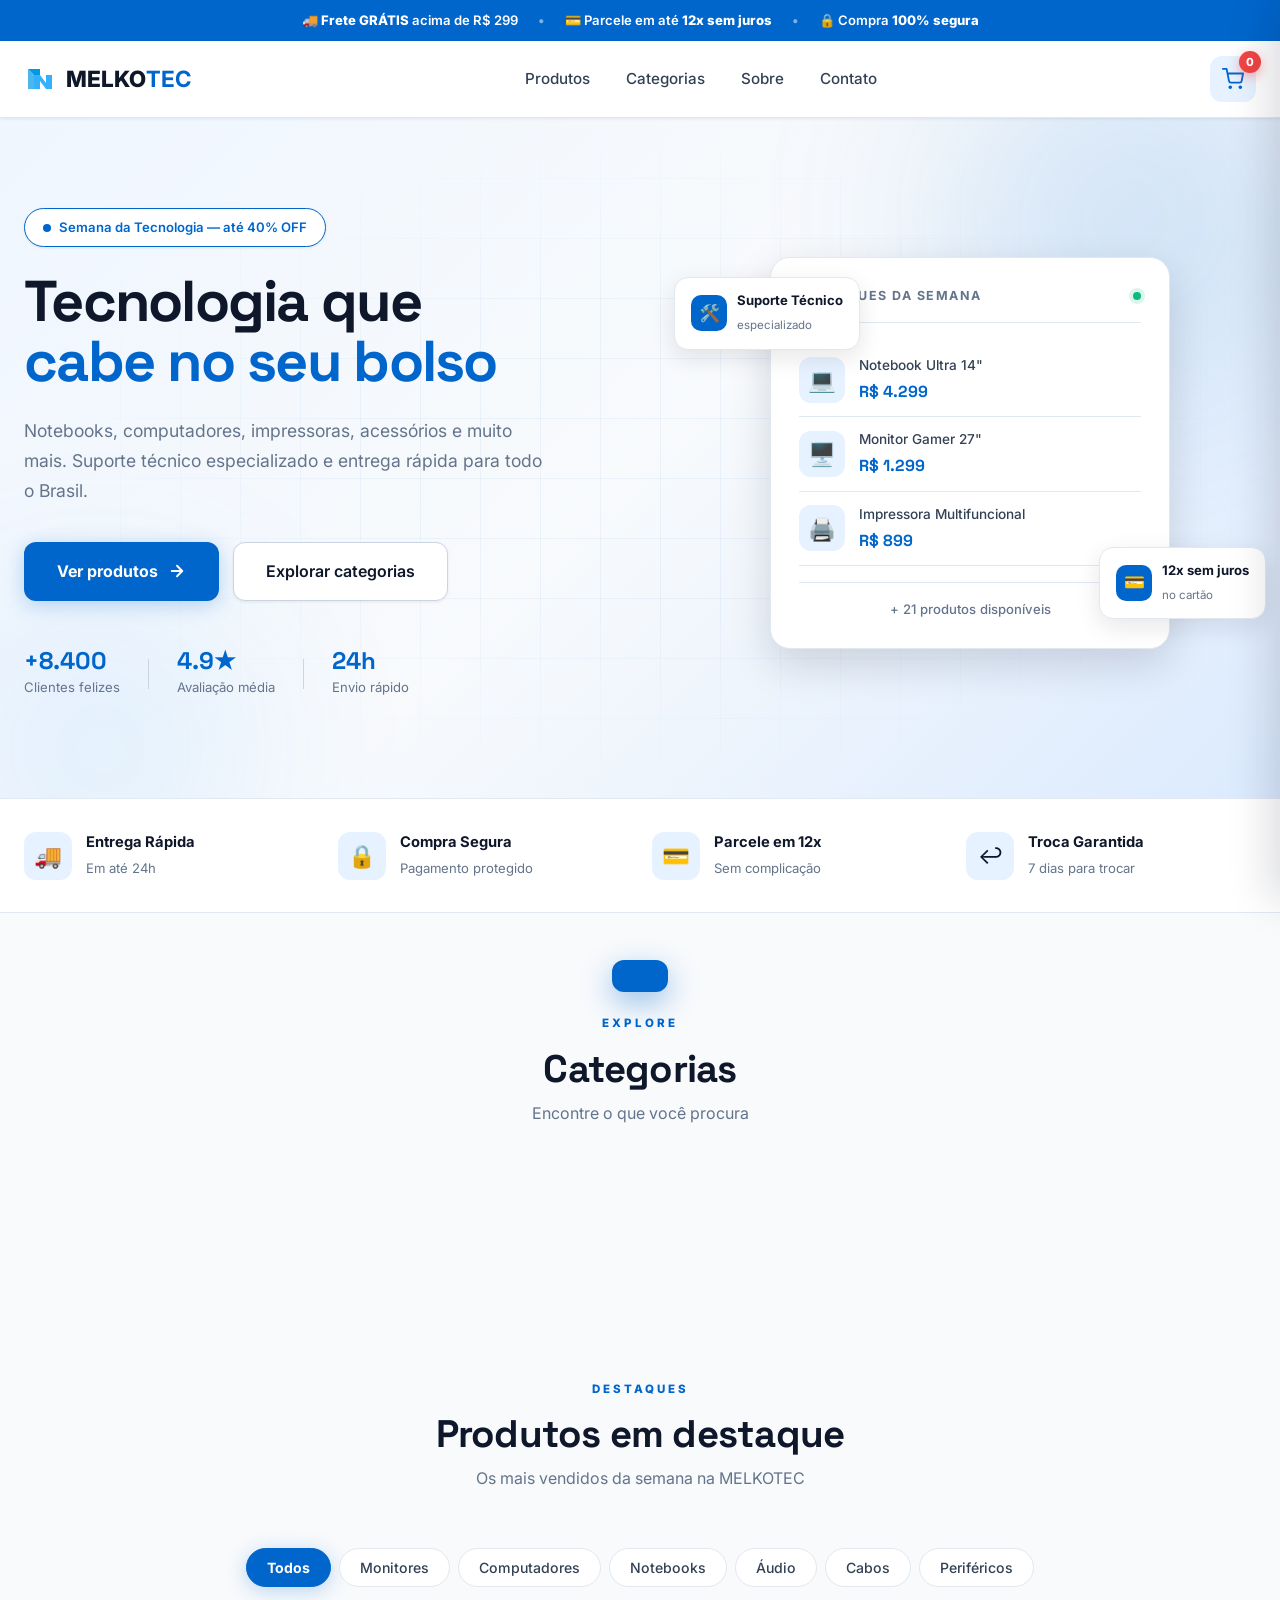
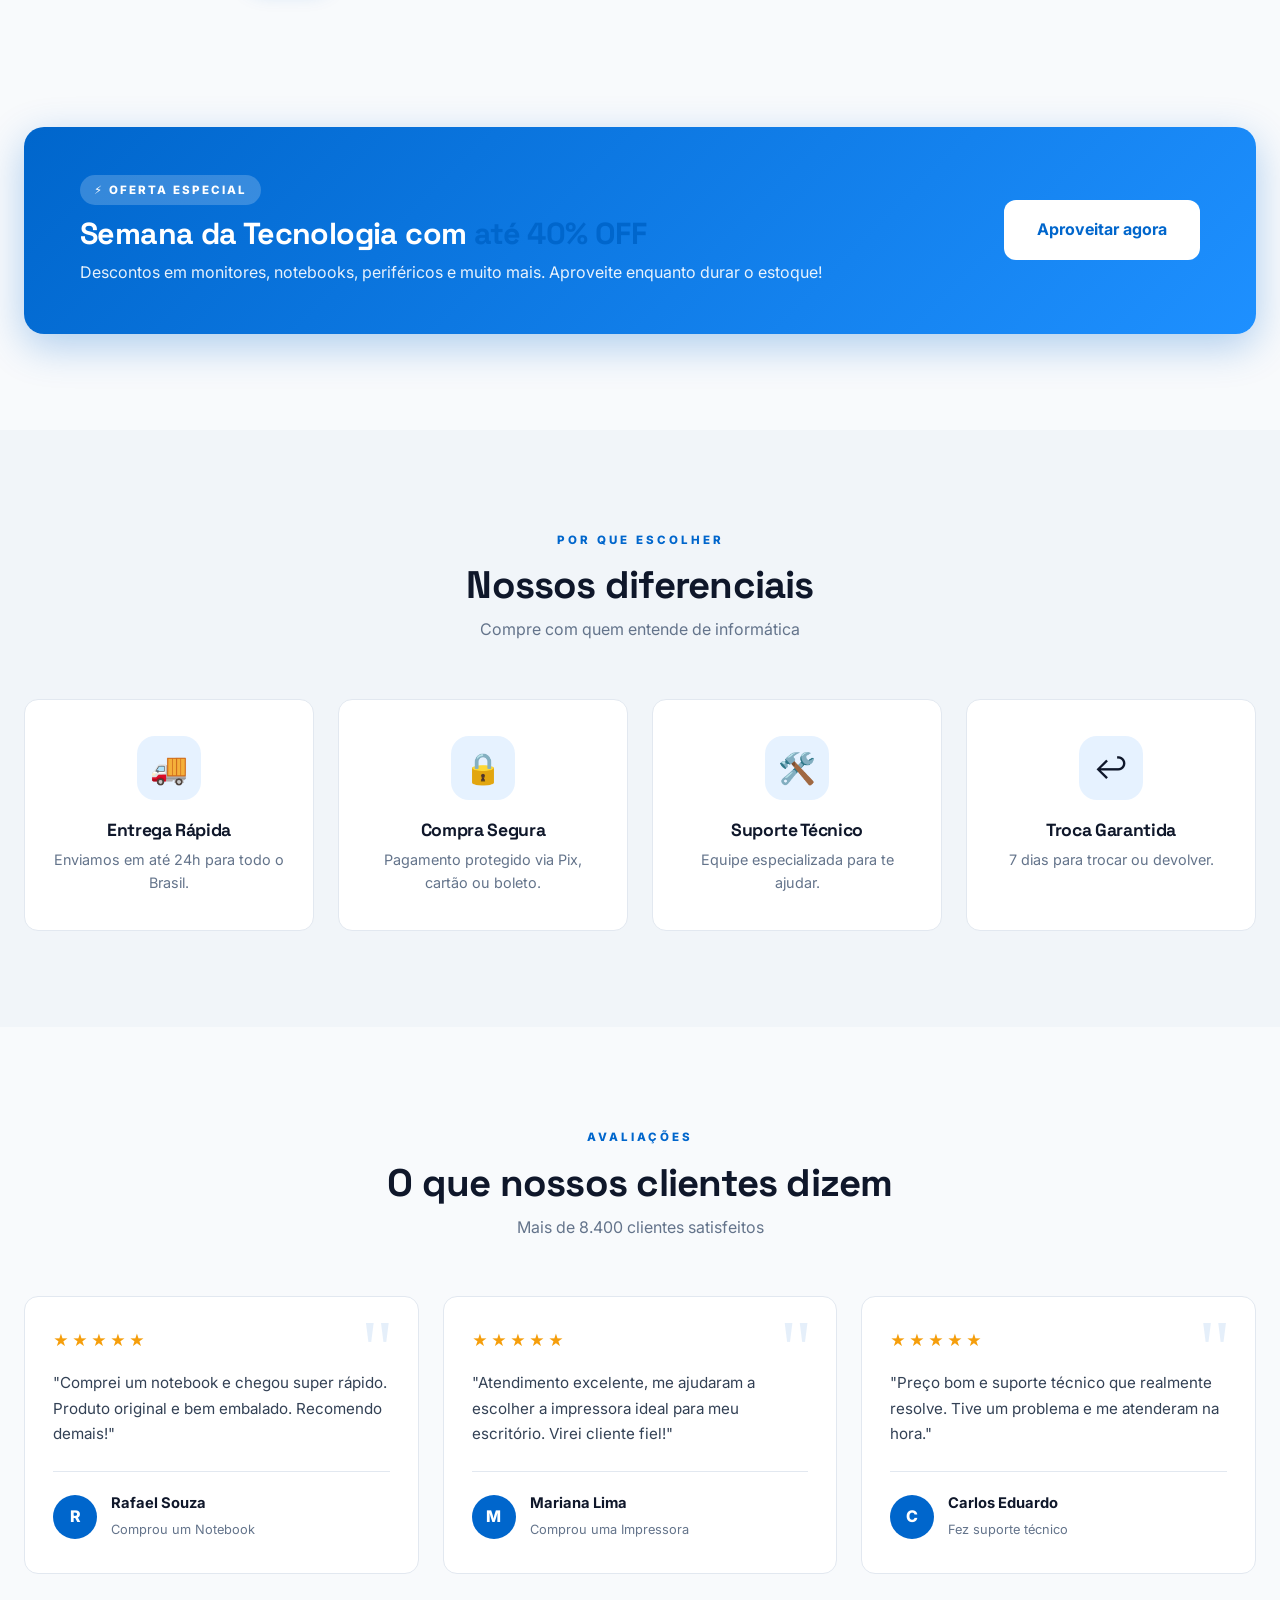
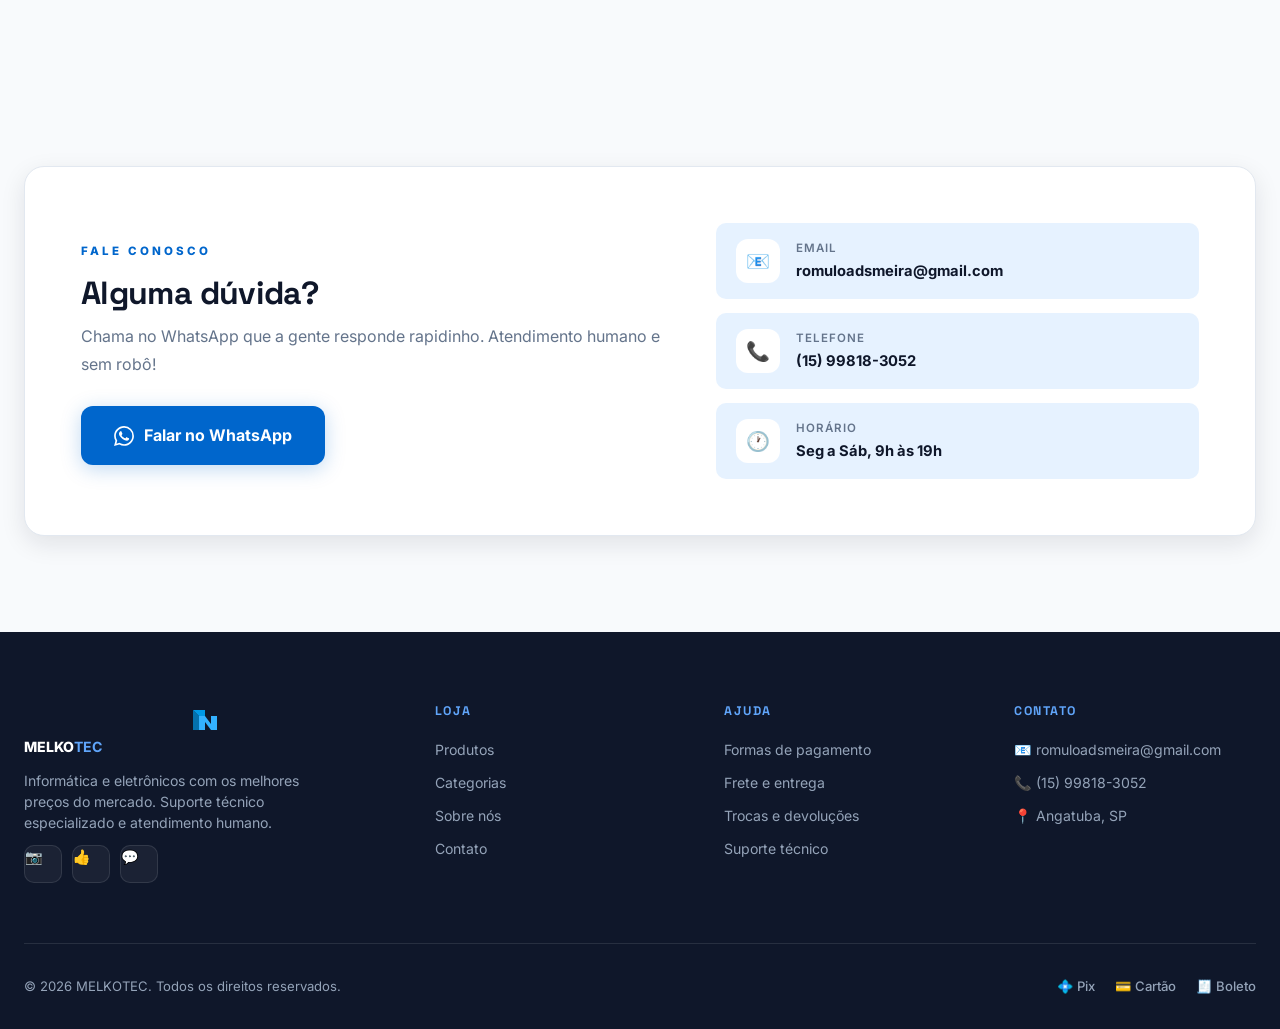
==== commit 09a5982c: "Adiciona painel admin + integração Firebase" ====
--- a/index.html
+++ b/index.html
@@ -234,8 +234,8 @@
             <div class="promo-inner">
                 <div class="promo-content">
                     <span class="promo-badge">⚡ OFERTA ESPECIAL</span>
-                    <h3>Ganhe <span class="gradient-text">10% OFF</span> na primeira compra</h3>
-                    <p>Use o cupom <strong>MELKO10</strong> no checkout e aproveite!</p>
+                    <h3>Semana da Tecnologia com <span class="gradient-text">até 40% OFF</span></h3>
+                    <p>Descontos em monitores, notebooks, periféricos e muito mais. Aproveite enquanto durar o estoque!</p>
                 </div>
                 <a href="#produtos" class="btn btn-primary btn-lg">Aproveitar agora</a>
             </div>
@@ -326,7 +326,7 @@
                     <span class="section-tag">FALE CONOSCO</span>
                     <h2>Alguma dúvida?</h2>
                     <p>Chama no WhatsApp que a gente responde rapidinho. Atendimento humano e sem robô!</p>
-                    <a href="https://wa.me/5511999999999" class="btn btn-primary btn-lg" target="_blank" rel="noopener">
+                    <a href="https://wa.me/5515998183052" class="btn btn-primary btn-lg" target="_blank" rel="noopener">
                         <svg width="20" height="20" viewBox="0 0 24 24" fill="currentColor">
                             <path d="M17.472 14.382c-.297-.149-1.758-.867-2.03-.967-.273-.099-.471-.148-.67.15-.197.297-.767.966-.94 1.164-.173.199-.347.223-.644.075-.297-.15-1.255-.463-2.39-1.475-.883-.788-1.48-1.761-1.653-2.059-.173-.297-.018-.458.13-.606.134-.133.298-.347.446-.52.149-.174.198-.298.298-.497.099-.198.05-.371-.025-.52-.075-.149-.669-1.612-.916-2.207-.242-.579-.487-.5-.669-.51-.173-.008-.371-.01-.57-.01-.198 0-.52.074-.792.372-.272.297-1.04 1.016-1.04 2.479 0 1.462 1.065 2.875 1.213 3.074.149.198 2.096 3.2 5.077 4.487.709.306 1.262.489 1.694.625.712.227 1.36.195 1.871.118.571-.085 1.758-.719 2.006-1.413.248-.694.248-1.289.173-1.413-.074-.124-.272-.198-.57-.347m-5.421 7.403h-.004a9.87 9.87 0 01-5.031-1.378l-.361-.214-3.741.982.998-3.648-.235-.374a9.86 9.86 0 01-1.51-5.26c.001-5.45 4.436-9.884 9.888-9.884 2.64 0 5.122 1.03 6.988 2.898a9.825 9.825 0 012.893 6.994c-.003 5.45-4.437 9.884-9.885 9.884m8.413-18.297A11.815 11.815 0 0012.05 0C5.495 0 .16 5.335.157 11.892c0 2.096.547 4.142 1.588 5.945L.057 24l6.305-1.654a11.882 11.882 0 005.683 1.448h.005c6.554 0 11.89-5.335 11.893-11.893a11.821 11.821 0 00-3.48-8.413z"/>
                         </svg>
@@ -338,14 +338,14 @@
                         <div class="contact-icon">📧</div>
                         <div>
                             <small>Email</small>
-                            <strong>contato@melkotec.com</strong>
+                            <strong>romuloadsmeira@gmail.com</strong>
                         </div>
                     </div>
                     <div class="contact-item">
                         <div class="contact-icon">📞</div>
                         <div>
                             <small>Telefone</small>
-                            <strong>(11) 99999-9999</strong>
+                            <strong>(15) 99818-3052</strong>
                         </div>
                     </div>
                     <div class="contact-item">
@@ -402,9 +402,9 @@
 
                 <div class="footer-col">
                     <h4>Contato</h4>
-                    <p>📧 contato@melkotec.com</p>
-                    <p>📞 (11) 99999-9999</p>
-                    <p>📍 São Paulo, SP</p>
+                    <p>📧 romuloadsmeira@gmail.com</p>
+                    <p>📞 (15) 99818-3052</p>
+                    <p>📍 Angatuba, SP</p>
                 </div>
             </div>
 
@@ -474,8 +474,70 @@
         </div>
     </div>
 
+    <!-- MODAL DE PRODUTO (galeria) -->
+    <div class="product-modal" id="productModal" aria-hidden="true">
+        <div class="product-modal-content">
+            <button class="close-btn product-modal-close" id="closeProductModal" aria-label="Fechar">✕</button>
+
+            <div class="product-modal-grid">
+                <div class="product-gallery">
+                    <div class="gallery-main">
+                        <img id="galleryMainImage" src="" alt="">
+                        <button class="gallery-nav prev" aria-label="Foto anterior">‹</button>
+                        <button class="gallery-nav next" aria-label="Próxima foto">›</button>
+                        <span class="gallery-counter" id="galleryCounter">1 / 1</span>
+                    </div>
+                    <div class="gallery-thumbs" id="galleryThumbs"></div>
+                </div>
+
+                <div class="product-modal-details">
+                    <span class="product-category" id="modalCategory"></span>
+                    <h2 id="modalName"></h2>
+                    <div class="product-rating" id="modalRating"></div>
+                    <p class="product-modal-desc" id="modalDesc"></p>
+
+                    <div class="product-modal-price">
+                        <div class="product-old" id="modalOldPrice"></div>
+                        <div class="product-price" id="modalPrice"></div>
+                    </div>
+
+                    <div class="product-modal-info">
+                        <div class="info-item">
+                            <span class="info-icon">🚚</span>
+                            <div>
+                                <strong>Frete grátis</strong>
+                                <small>Acima de R$ 299</small>
+                            </div>
+                        </div>
+                        <div class="info-item">
+                            <span class="info-icon">💳</span>
+                            <div>
+                                <strong>12x sem juros</strong>
+                                <small>No cartão de crédito</small>
+                            </div>
+                        </div>
+                        <div class="info-item">
+                            <span class="info-icon">↩️</span>
+                            <div>
+                                <strong>Troca garantida</strong>
+                                <small>7 dias para devolver</small>
+                            </div>
+                        </div>
+                    </div>
+
+                    <button class="btn btn-primary btn-block btn-lg" id="modalAddCart" data-id="">
+                        🛒 Adicionar ao carrinho
+                    </button>
+                </div>
+            </div>
+        </div>
+    </div>
+
     <div class="toast" id="toast"></div>
 
+    <!-- Firebase SDK -->
+    <script src="https://www.gstatic.com/firebasejs/9.22.0/firebase-app-compat.js"></script>
+    <script src="https://www.gstatic.com/firebasejs/9.22.0/firebase-database-compat.js"></script>
     <script src="index.js?v=2"></script>
 </body>
 </html>
--- a/style.css
+++ b/style.css
@@ -24,7 +24,7 @@
     --text-muted: #64748b;
     --text-light: #94a3b8;
 
-    /* AZUL ROYAL — igual à loja */
+    /* AZUL ROYAL */
     --accent: #0066cc;
     --accent-2: #0052a3;
     --accent-light: #0099e6;
@@ -112,7 +112,7 @@
     height: 76px; gap: 24px;
 }
 
-/* ============ LOGO SVG ============ */
+/* ============ LOGO ============ */
 .logo {
     display: flex;
     align-items: center;
@@ -517,20 +517,55 @@
     transition: var(--transition);
     display: flex; flex-direction: column;
     position: relative;
+    cursor: pointer;
 }
 .product-card:hover {
     transform: translateY(-6px);
     border-color: var(--accent);
     box-shadow: var(--shadow-md);
 }
+
+/* IMAGEM REAL */
 .product-image {
     height: 220px;
     display: grid; place-items: center;
-    font-size: 4.5rem;
-    background: linear-gradient(160deg, #eff6ff 0%, #dbeafe 100%);
+    background: #f1f5f9;
     position: relative;
     overflow: hidden;
 }
+
+.product-image img {
+    width: 100%;
+    height: 100%;
+    object-fit: cover;
+    object-position: center;
+    transition: transform .4s ease;
+}
+
+.product-card:hover .product-image img {
+    transform: scale(1.08);
+}
+
+.product-image-overlay {
+    position: absolute;
+    inset: 0;
+    background: rgba(0, 102, 204, .75);
+    display: flex;
+    align-items: center;
+    justify-content: center;
+    opacity: 0;
+    transition: opacity .3s;
+    color: #fff;
+    font-weight: 700;
+    font-size: 1rem;
+    letter-spacing: 1px;
+    pointer-events: none;
+}
+
+.product-card:hover .product-image-overlay {
+    opacity: 1;
+}
+
 .product-badge {
     position: absolute; top: 14px; left: 14px;
     background: var(--danger);
@@ -896,7 +931,14 @@
     width: 54px; height: 54px; border-radius: 12px;
     background: #fff;
     display: grid; place-items: center;
-    font-size: 1.5rem; flex-shrink: 0;
+    flex-shrink: 0;
+    overflow: hidden;
+    padding: 0;
+}
+.cart-item-img img {
+    width: 100%;
+    height: 100%;
+    object-fit: cover;
 }
 .cart-item-info { flex: 1; min-width: 0; }
 .cart-item-info h4 {
@@ -958,7 +1000,7 @@
 }
 .overlay.active { opacity: 1; visibility: visible; }
 
-/* ============ MODAL ============ */
+/* ============ MODAL CHECKOUT ============ */
 .modal {
     position: fixed; inset: 0;
     display: grid; place-items: center;
@@ -1023,6 +1065,233 @@
 }
 .checkout-summary .row.total span:last-child { color: var(--accent); }
 
+/* ============================================
+   MODAL DE PRODUTO — GALERIA
+   ============================================ */
+.product-modal {
+    position: fixed;
+    inset: 0;
+    background: rgba(15, 23, 42, .85);
+    z-index: 500;
+    display: flex;
+    align-items: center;
+    justify-content: center;
+    padding: 24px;
+    opacity: 0;
+    visibility: hidden;
+    transition: all .3s;
+    backdrop-filter: blur(8px);
+}
+
+.product-modal.active {
+    opacity: 1;
+    visibility: visible;
+}
+
+.product-modal-content {
+    background: #fff;
+    border-radius: 20px;
+    width: 100%;
+    max-width: 1050px;
+    max-height: 90vh;
+    overflow-y: auto;
+    position: relative;
+    padding: 40px;
+    box-shadow: 0 20px 60px rgba(0, 0, 0, .5);
+    animation: modalIn .3s ease;
+}
+
+@keyframes modalIn {
+    from { transform: scale(.95); opacity: 0; }
+    to { transform: scale(1); opacity: 1; }
+}
+
+.product-modal-close {
+    position: absolute;
+    top: 20px;
+    right: 20px;
+    z-index: 10;
+    background: #f1f5f9;
+}
+
+.product-modal-grid {
+    display: grid;
+    grid-template-columns: 1fr 1fr;
+    gap: 48px;
+}
+
+/* ============ GALERIA ============ */
+.product-gallery {
+    display: flex;
+    flex-direction: column;
+    gap: 16px;
+}
+
+.gallery-main {
+    position: relative;
+    aspect-ratio: 1;
+    background: #f1f5f9;
+    border-radius: 16px;
+    overflow: hidden;
+}
+
+.gallery-main img {
+    width: 100%;
+    height: 100%;
+    object-fit: cover;
+    transition: transform .3s;
+}
+
+.gallery-nav {
+    position: absolute;
+    top: 50%;
+    transform: translateY(-50%);
+    width: 44px;
+    height: 44px;
+    border-radius: 50%;
+    background: rgba(255, 255, 255, .95);
+    border: 1px solid var(--border);
+    box-shadow: 0 4px 12px rgba(0, 0, 0, .15);
+    display: flex;
+    align-items: center;
+    justify-content: center;
+    font-size: 1.5rem;
+    font-weight: 700;
+    color: var(--accent);
+    cursor: pointer;
+    transition: all .2s;
+    z-index: 5;
+    line-height: 1;
+    padding-bottom: 2px;
+}
+
+.gallery-nav:hover {
+    background: var(--accent);
+    color: #fff;
+    transform: translateY(-50%) scale(1.1);
+}
+
+.gallery-nav.prev { left: 12px; }
+.gallery-nav.next { right: 12px; }
+
+.gallery-counter {
+    position: absolute;
+    bottom: 12px;
+    left: 50%;
+    transform: translateX(-50%);
+    background: rgba(15, 23, 42, .8);
+    color: #fff;
+    font-size: .78rem;
+    font-weight: 700;
+    padding: 4px 12px;
+    border-radius: 999px;
+    letter-spacing: .5px;
+    z-index: 5;
+}
+
+.gallery-thumbs {
+    display: grid;
+    grid-template-columns: repeat(4, 1fr);
+    gap: 10px;
+}
+
+.gallery-thumb {
+    aspect-ratio: 1;
+    background: #f1f5f9;
+    border-radius: 10px;
+    overflow: hidden;
+    border: 2px solid transparent;
+    cursor: pointer;
+    transition: all .2s;
+    padding: 0;
+}
+
+.gallery-thumb img {
+    width: 100%;
+    height: 100%;
+    object-fit: cover;
+}
+
+.gallery-thumb:hover {
+    border-color: var(--accent);
+    transform: translateY(-2px);
+}
+
+.gallery-thumb.active {
+    border-color: var(--accent);
+    box-shadow: 0 0 0 3px rgba(0, 102, 204, .2);
+}
+
+/* ============ DETALHES NO MODAL ============ */
+.product-modal-details {
+    display: flex;
+    flex-direction: column;
+    gap: 16px;
+}
+
+.product-modal-details h2 {
+    font-size: 1.7rem;
+    font-weight: 800;
+    line-height: 1.2;
+    letter-spacing: -.02em;
+}
+
+.product-modal-desc {
+    color: var(--text-muted);
+    font-size: 1rem;
+    line-height: 1.7;
+}
+
+.product-modal-price {
+    padding: 20px 0;
+    border-top: 1px solid var(--border);
+    border-bottom: 1px solid var(--border);
+}
+
+.product-modal-price .product-old {
+    font-size: .95rem;
+    margin-bottom: 4px;
+}
+
+.product-modal-price .product-price {
+    font-size: 2.2rem;
+}
+
+.product-modal-info {
+    display: flex;
+    flex-direction: column;
+    gap: 12px;
+    padding: 8px 0;
+}
+
+.info-item {
+    display: flex;
+    align-items: center;
+    gap: 14px;
+}
+
+.info-icon {
+    width: 40px;
+    height: 40px;
+    border-radius: 10px;
+    background: var(--accent-soft);
+    display: grid;
+    place-items: center;
+    font-size: 1.2rem;
+    flex-shrink: 0;
+}
+
+.info-item strong {
+    display: block;
+    font-size: .92rem;
+    color: var(--text);
+}
+
+.info-item small {
+    color: var(--text-muted);
+    font-size: .82rem;
+}
+
 /* ============ TOAST ============ */
 .toast {
     position: fixed; bottom: 28px; left: 50%;
@@ -1031,7 +1300,7 @@
     font-weight: 700;
     padding: 16px 28px;
     border-radius: 12px;
-    z-index: 400;
+    z-index: 999;
     transition: var(--transition);
     box-shadow: 0 10px 30px rgba(0,102,204,.4);
     font-size: .92rem;
@@ -1055,6 +1324,13 @@
     .hero-visual { margin-top: 40px; }
     .features-bar-inner { grid-template-columns: 1fr 1fr; gap: 20px; }
     .section-head h2 { font-size: 1.9rem; }
+
+    /* Modal do produto em tablet */
+    .product-modal-content { padding: 28px 20px; border-radius: 16px; }
+    .product-modal-grid { grid-template-columns: 1fr; gap: 28px; }
+    .product-modal-details h2 { font-size: 1.35rem; }
+    .product-modal-price .product-price { font-size: 1.8rem; }
+    .gallery-thumbs { grid-template-columns: repeat(5, 1fr); }
 }
 
 @media (max-width: 700px) {
@@ -1089,7 +1365,7 @@
         grid-template-columns: repeat(auto-fill, minmax(160px, 1fr));
         gap: 14px;
     }
-    .product-image { height: 160px; font-size: 3.2rem; }
+    .product-image { height: 160px; }
     .product-info { padding: 14px; }
     .product-name { font-size: .92rem; }
     .product-desc { font-size: .78rem; margin-bottom: 10px; }
@@ -1110,4 +1386,14 @@
 
     .logo { font-size: 1.2rem; }
     .logo-icon svg { width: 28px; height: 28px; }
+
+    /* Modal produto mobile */
+    .product-modal { padding: 12px; }
+    .product-modal-content { padding: 20px 16px; border-radius: 14px; }
+    .product-modal-close { top: 12px; right: 12px; }
+}
+
+@media (max-width: 500px) {
+    .gallery-thumbs { grid-template-columns: repeat(4, 1fr); }
+    .gallery-nav { width: 38px; height: 38px; font-size: 1.3rem; }
 }
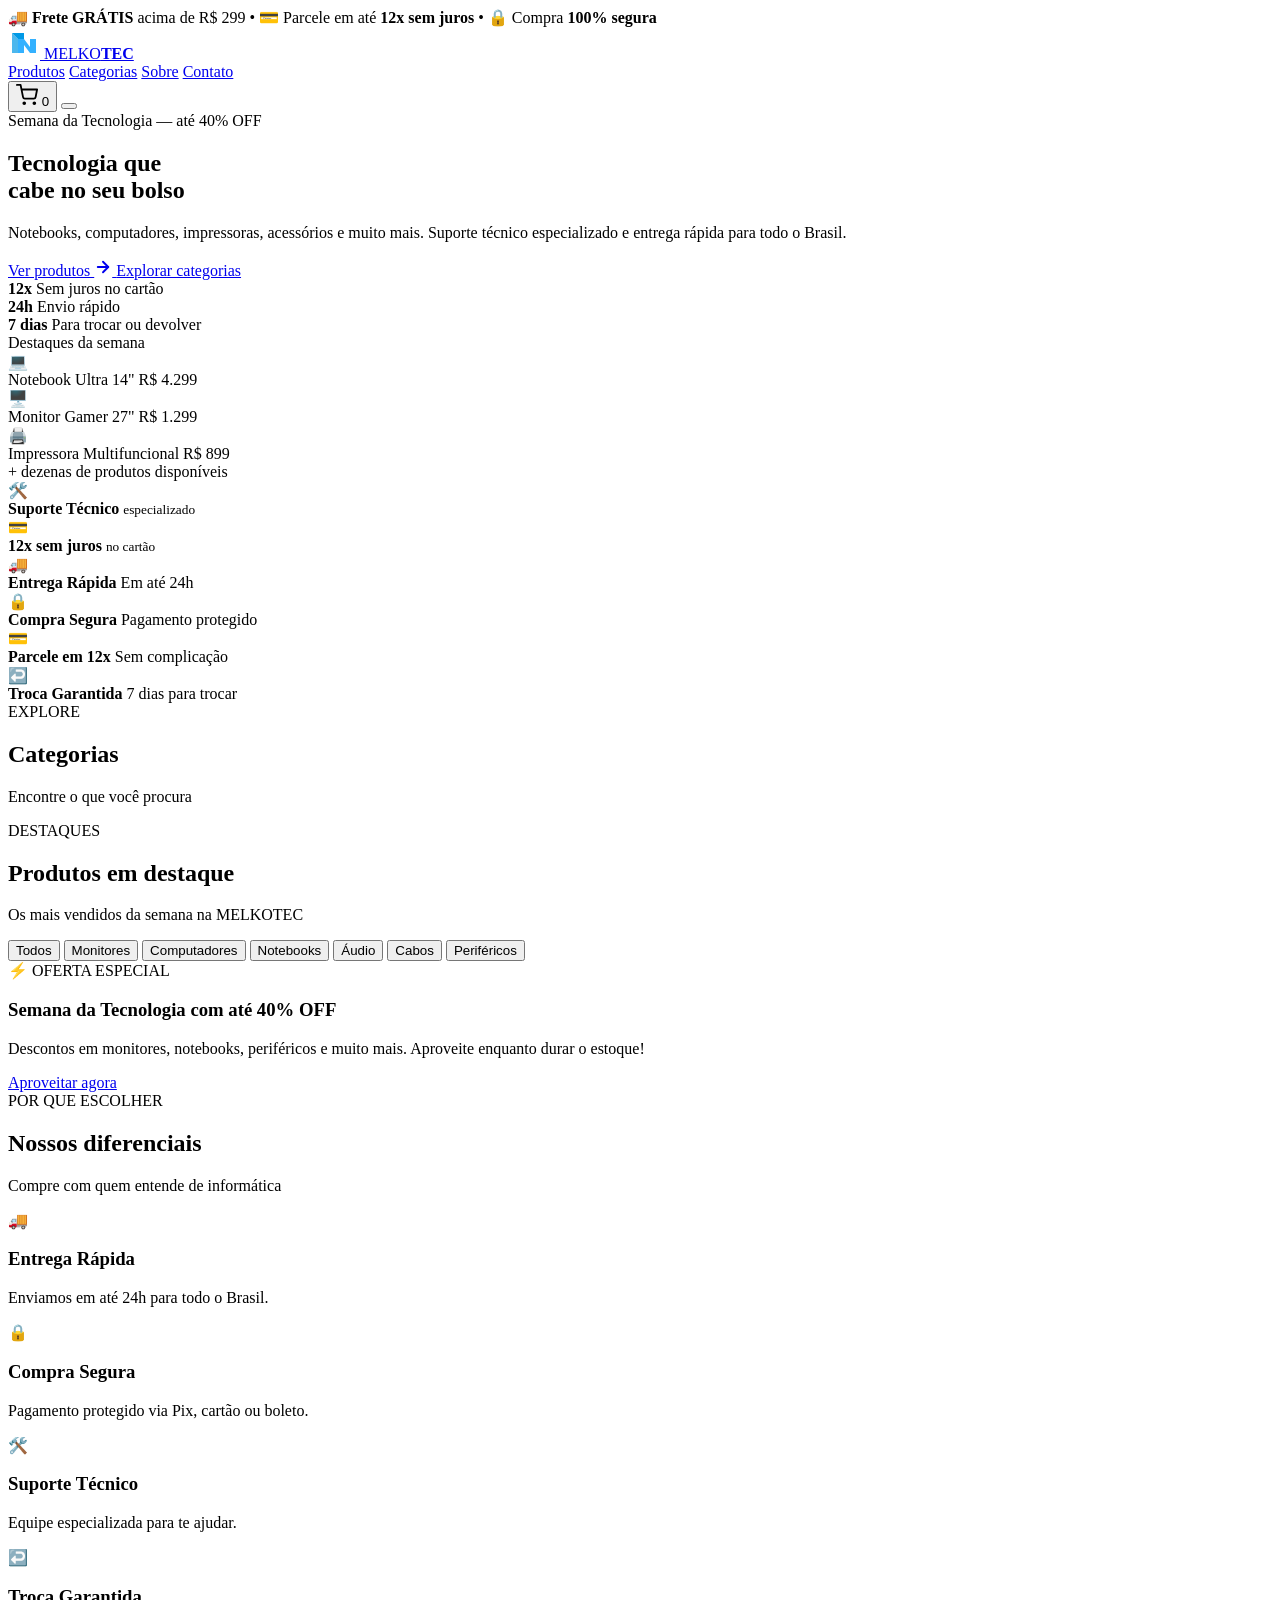
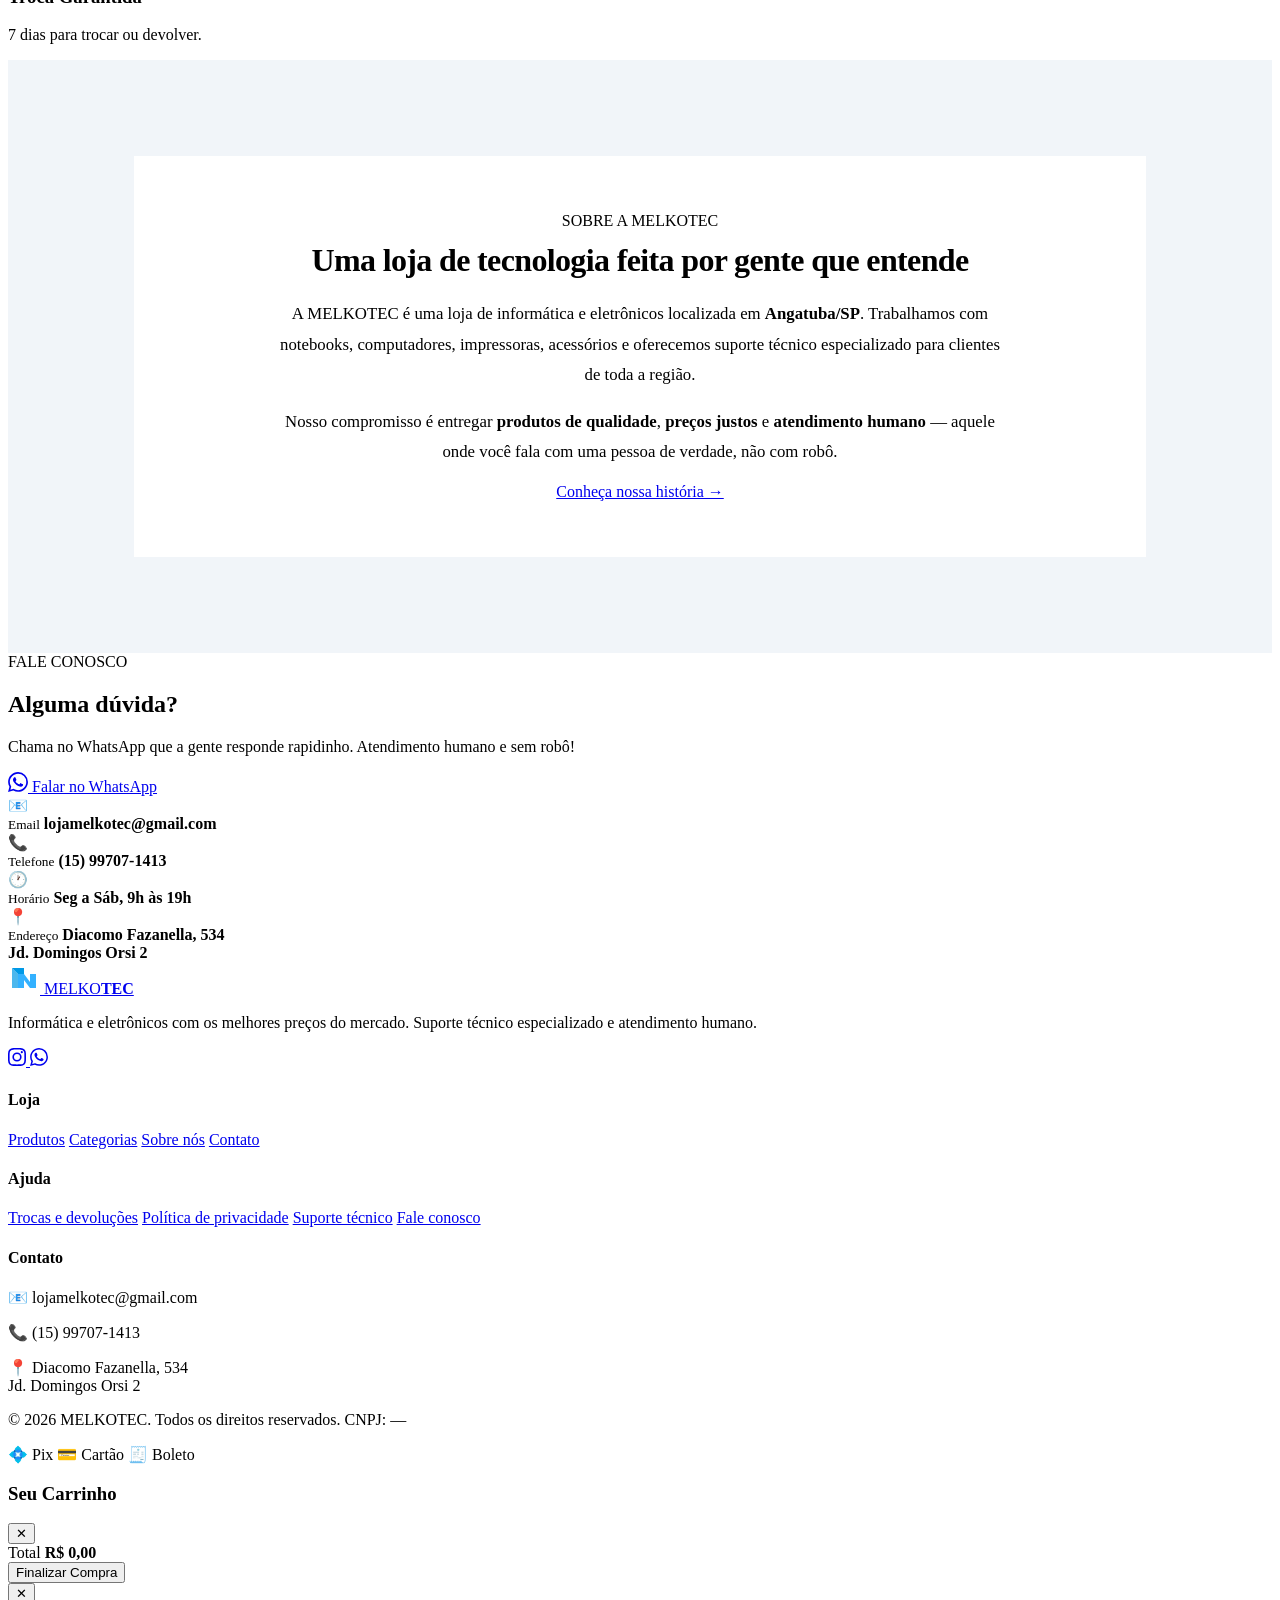
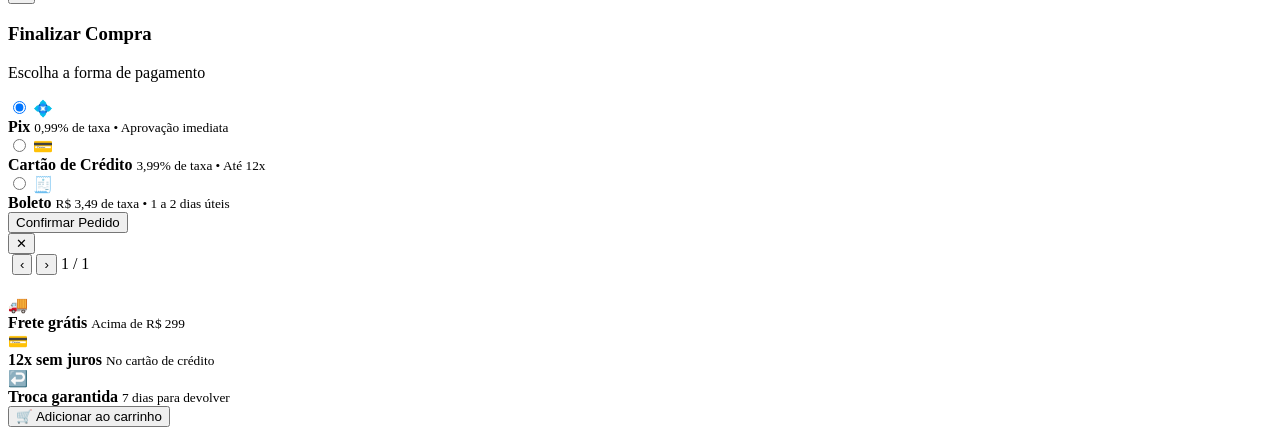
==== commit 853c68e4: "Atualiza contatos reais + cria páginas institucionais" ====
--- a/index.html
+++ b/index.html
@@ -3,7 +3,7 @@
 <head>
     <meta charset="UTF-8" />
     <meta name="viewport" content="width=device-width, initial-scale=1.0" />
-    <meta name="description" content="MELKOTEC — Informática e Eletrônicos. Notebooks, computadores, impressoras, acessórios e suporte técnico com os melhores preços." />
+    <meta name="description" content="MELKOTEC — Informática e Eletrônicos. Notebooks, computadores, impressoras, acessórios e suporte técnico com os melhores preços em Angatuba/SP." />
     <title>MELKOTEC — Informática e Eletrônicos</title>
     <link rel="preconnect" href="https://fonts.googleapis.com">
     <link rel="preconnect" href="https://fonts.gstatic.com" crossorigin>
@@ -24,7 +24,7 @@
 
     <header class="header">
         <div class="container header-inner">
-            <a href="#" class="logo">
+            <a href="index.html" class="logo">
                 <span class="logo-icon">
                     <svg width="32" height="32" viewBox="0 0 32 32" fill="none" xmlns="http://www.w3.org/2000/svg">
                         <path d="M4 6 L16 6 L16 12 L10 12 L4 6 Z" fill="#0099e6"/>
@@ -36,10 +36,10 @@
             </a>
 
             <nav class="nav" id="nav">
-                <a href="#produtos" class="nav-link">Produtos</a>
-                <a href="#categorias" class="nav-link">Categorias</a>
-                <a href="#sobre" class="nav-link">Sobre</a>
-                <a href="#contato" class="nav-link">Contato</a>
+                <a href="index.html#produtos" class="nav-link">Produtos</a>
+                <a href="index.html#categorias" class="nav-link">Categorias</a>
+                <a href="sobre.html" class="nav-link">Sobre</a>
+                <a href="index.html#contato" class="nav-link">Contato</a>
             </nav>
 
             <div class="header-actions">
@@ -94,18 +94,18 @@
 
                 <div class="hero-stats">
                     <div class="stat">
-                        <strong>+8.400</strong>
-                        <span>Clientes felizes</span>
-                    </div>
-                    <div class="stat-divider"></div>
-                    <div class="stat">
-                        <strong>4.9★</strong>
-                        <span>Avaliação média</span>
+                        <strong>12x</strong>
+                        <span>Sem juros no cartão</span>
                     </div>
                     <div class="stat-divider"></div>
                     <div class="stat">
                         <strong>24h</strong>
                         <span>Envio rápido</span>
+                    </div>
+                    <div class="stat-divider"></div>
+                    <div class="stat">
+                        <strong>7 dias</strong>
+                        <span>Para trocar ou devolver</span>
                     </div>
                 </div>
             </div>
@@ -138,7 +138,7 @@
                         </div>
                     </div>
                     <div class="hero-card-footer">
-                        <span>+ 21 produtos disponíveis</span>
+                        <span>+ dezenas de produtos disponíveis</span>
                     </div>
                 </div>
 
@@ -274,47 +274,19 @@
         </div>
     </section>
 
-    <section class="testimonials">
-        <div class="container">
-            <div class="section-head">
-                <span class="section-tag">AVALIAÇÕES</span>
-                <h2>O que nossos clientes dizem</h2>
-                <p>Mais de 8.400 clientes satisfeitos</p>
-            </div>
-            <div class="testimonial-grid">
-                <div class="testimonial-card">
-                    <div class="testimonial-stars">★★★★★</div>
-                    <p>"Comprei um notebook e chegou super rápido. Produto original e bem embalado. Recomendo demais!"</p>
-                    <div class="testimonial-author">
-                        <div class="testimonial-avatar">R</div>
-                        <div>
-                            <strong>Rafael Souza</strong>
-                            <small>Comprou um Notebook</small>
-                        </div>
-                    </div>
-                </div>
-                <div class="testimonial-card">
-                    <div class="testimonial-stars">★★★★★</div>
-                    <p>"Atendimento excelente, me ajudaram a escolher a impressora ideal para meu escritório. Virei cliente fiel!"</p>
-                    <div class="testimonial-author">
-                        <div class="testimonial-avatar">M</div>
-                        <div>
-                            <strong>Mariana Lima</strong>
-                            <small>Comprou uma Impressora</small>
-                        </div>
-                    </div>
-                </div>
-                <div class="testimonial-card">
-                    <div class="testimonial-stars">★★★★★</div>
-                    <p>"Preço bom e suporte técnico que realmente resolve. Tive um problema e me atenderam na hora."</p>
-                    <div class="testimonial-author">
-                        <div class="testimonial-avatar">C</div>
-                        <div>
-                            <strong>Carlos Eduardo</strong>
-                            <small>Fez suporte técnico</small>
-                        </div>
-                    </div>
-                </div>
+    <!-- SEÇÃO SOBRE (substituiu depoimentos fake) -->
+    <section class="about-section">
+        <div class="container">
+            <div class="about-card">
+                <span class="section-tag">SOBRE A MELKOTEC</span>
+                <h2>Uma loja de tecnologia feita por gente que entende</h2>
+                <p>
+                    A MELKOTEC é uma loja de informática e eletrônicos localizada em <strong>Angatuba/SP</strong>. Trabalhamos com notebooks, computadores, impressoras, acessórios e oferecemos suporte técnico especializado para clientes de toda a região.
+                </p>
+                <p>
+                    Nosso compromisso é entregar <strong>produtos de qualidade</strong>, <strong>preços justos</strong> e <strong>atendimento humano</strong> — aquele onde você fala com uma pessoa de verdade, não com robô.
+                </p>
+                <a href="sobre.html" class="btn btn-primary">Conheça nossa história →</a>
             </div>
         </div>
     </section>
@@ -326,7 +298,7 @@
                     <span class="section-tag">FALE CONOSCO</span>
                     <h2>Alguma dúvida?</h2>
                     <p>Chama no WhatsApp que a gente responde rapidinho. Atendimento humano e sem robô!</p>
-                    <a href="https://wa.me/5515998183052" class="btn btn-primary btn-lg" target="_blank" rel="noopener">
+                    <a href="https://wa.me/5515997071413" class="btn btn-primary btn-lg" target="_blank" rel="noopener">
                         <svg width="20" height="20" viewBox="0 0 24 24" fill="currentColor">
                             <path d="M17.472 14.382c-.297-.149-1.758-.867-2.03-.967-.273-.099-.471-.148-.67.15-.197.297-.767.966-.94 1.164-.173.199-.347.223-.644.075-.297-.15-1.255-.463-2.39-1.475-.883-.788-1.48-1.761-1.653-2.059-.173-.297-.018-.458.13-.606.134-.133.298-.347.446-.52.149-.174.198-.298.298-.497.099-.198.05-.371-.025-.52-.075-.149-.669-1.612-.916-2.207-.242-.579-.487-.5-.669-.51-.173-.008-.371-.01-.57-.01-.198 0-.52.074-.792.372-.272.297-1.04 1.016-1.04 2.479 0 1.462 1.065 2.875 1.213 3.074.149.198 2.096 3.2 5.077 4.487.709.306 1.262.489 1.694.625.712.227 1.36.195 1.871.118.571-.085 1.758-.719 2.006-1.413.248-.694.248-1.289.173-1.413-.074-.124-.272-.198-.57-.347m-5.421 7.403h-.004a9.87 9.87 0 01-5.031-1.378l-.361-.214-3.741.982.998-3.648-.235-.374a9.86 9.86 0 01-1.51-5.26c.001-5.45 4.436-9.884 9.888-9.884 2.64 0 5.122 1.03 6.988 2.898a9.825 9.825 0 012.893 6.994c-.003 5.45-4.437 9.884-9.885 9.884m8.413-18.297A11.815 11.815 0 0012.05 0C5.495 0 .16 5.335.157 11.892c0 2.096.547 4.142 1.588 5.945L.057 24l6.305-1.654a11.882 11.882 0 005.683 1.448h.005c6.554 0 11.89-5.335 11.893-11.893a11.821 11.821 0 00-3.48-8.413z"/>
                         </svg>
@@ -338,14 +310,14 @@
                         <div class="contact-icon">📧</div>
                         <div>
                             <small>Email</small>
-                            <strong>romuloadsmeira@gmail.com</strong>
+                            <strong>lojamelkotec@gmail.com</strong>
                         </div>
                     </div>
                     <div class="contact-item">
                         <div class="contact-icon">📞</div>
                         <div>
                             <small>Telefone</small>
-                            <strong>(15) 99818-3052</strong>
+                            <strong>(15) 99707-1413</strong>
                         </div>
                     </div>
                     <div class="contact-item">
@@ -355,6 +327,13 @@
                             <strong>Seg a Sáb, 9h às 19h</strong>
                         </div>
                     </div>
+                    <div class="contact-item">
+                        <div class="contact-icon">📍</div>
+                        <div>
+                            <small>Endereço</small>
+                            <strong>Diacomo Fazanella, 534<br>Jd. Domingos Orsi 2</strong>
+                        </div>
+                    </div>
                 </div>
             </div>
         </div>
@@ -364,7 +343,7 @@
         <div class="container">
             <div class="footer-grid">
                 <div class="footer-col">
-                    <a href="#" class="logo footer-logo">
+                    <a href="index.html" class="logo footer-logo">
                         <span class="logo-icon">
                             <svg width="32" height="32" viewBox="0 0 32 32" fill="none" xmlns="http://www.w3.org/2000/svg">
                                 <path d="M4 6 L16 6 L16 12 L10 12 L4 6 Z" fill="#0099e6"/>
@@ -378,38 +357,45 @@
                         Informática e eletrônicos com os melhores preços do mercado. Suporte técnico especializado e atendimento humano.
                     </p>
                     <div class="footer-social">
-                        <a href="#" aria-label="Instagram">📷</a>
-                        <a href="#" aria-label="Facebook">👍</a>
-                        <a href="#" aria-label="WhatsApp">💬</a>
+                        <a href="https://instagram.com/melkotec.eletronicos" target="_blank" rel="noopener" aria-label="Instagram">
+                            <svg width="18" height="18" viewBox="0 0 24 24" fill="currentColor">
+                                <path d="M12 2.163c3.204 0 3.584.012 4.85.07 3.252.148 4.771 1.691 4.919 4.919.058 1.265.069 1.645.069 4.849 0 3.205-.012 3.584-.069 4.849-.149 3.225-1.664 4.771-4.919 4.919-1.266.058-1.644.07-4.85.07-3.204 0-3.584-.012-4.849-.07-3.26-.149-4.771-1.699-4.919-4.92-.058-1.265-.07-1.644-.07-4.849 0-3.204.013-3.583.07-4.849.149-3.227 1.664-4.771 4.919-4.919 1.266-.057 1.645-.069 4.849-.069zM12 0C8.741 0 8.333.014 7.053.072 2.695.272.273 2.69.073 7.052.014 8.333 0 8.741 0 12c0 3.259.014 3.668.072 4.948.2 4.358 2.618 6.78 6.98 6.98C8.333 23.986 8.741 24 12 24c3.259 0 3.668-.014 4.948-.072 4.354-.2 6.782-2.618 6.979-6.98.059-1.28.073-1.689.073-4.948 0-3.259-.014-3.667-.072-4.947-.196-4.354-2.617-6.78-6.979-6.98C15.668.014 15.259 0 12 0zm0 5.838a6.162 6.162 0 100 12.324 6.162 6.162 0 000-12.324zM12 16a4 4 0 110-8 4 4 0 010 8zm6.406-11.845a1.44 1.44 0 100 2.881 1.44 1.44 0 000-2.881z"/>
+                            </svg>
+                        </a>
+                        <a href="https://wa.me/5515997071413" target="_blank" rel="noopener" aria-label="WhatsApp">
+                            <svg width="18" height="18" viewBox="0 0 24 24" fill="currentColor">
+                                <path d="M17.472 14.382c-.297-.149-1.758-.867-2.03-.967-.273-.099-.471-.148-.67.15-.197.297-.767.966-.94 1.164-.173.199-.347.223-.644.075-.297-.15-1.255-.463-2.39-1.475-.883-.788-1.48-1.761-1.653-2.059-.173-.297-.018-.458.13-.606.134-.133.298-.347.446-.52.149-.174.198-.298.298-.497.099-.198.05-.371-.025-.52-.075-.149-.669-1.612-.916-2.207-.242-.579-.487-.5-.669-.51-.173-.008-.371-.01-.57-.01-.198 0-.52.074-.792.372-.272.297-1.04 1.016-1.04 2.479 0 1.462 1.065 2.875 1.213 3.074.149.198 2.096 3.2 5.077 4.487.709.306 1.262.489 1.694.625.712.227 1.36.195 1.871.118.571-.085 1.758-.719 2.006-1.413.248-.694.248-1.289.173-1.413-.074-.124-.272-.198-.57-.347m-5.421 7.403h-.004a9.87 9.87 0 01-5.031-1.378l-.361-.214-3.741.982.998-3.648-.235-.374a9.86 9.86 0 01-1.51-5.26c.001-5.45 4.436-9.884 9.888-9.884 2.64 0 5.122 1.03 6.988 2.898a9.825 9.825 0 012.893 6.994c-.003 5.45-4.437 9.884-9.885 9.884m8.413-18.297A11.815 11.815 0 0012.05 0C5.495 0 .16 5.335.157 11.892c0 2.096.547 4.142 1.588 5.945L.057 24l6.305-1.654a11.882 11.882 0 005.683 1.448h.005c6.554 0 11.89-5.335 11.893-11.893a11.821 11.821 0 00-3.48-8.413z"/>
+                            </svg>
+                        </a>
                     </div>
                 </div>
 
                 <div class="footer-col">
                     <h4>Loja</h4>
-                    <a href="#produtos">Produtos</a>
-                    <a href="#categorias">Categorias</a>
-                    <a href="#sobre">Sobre nós</a>
-                    <a href="#contato">Contato</a>
+                    <a href="index.html#produtos">Produtos</a>
+                    <a href="index.html#categorias">Categorias</a>
+                    <a href="sobre.html">Sobre nós</a>
+                    <a href="index.html#contato">Contato</a>
                 </div>
 
                 <div class="footer-col">
                     <h4>Ajuda</h4>
-                    <a href="#">Formas de pagamento</a>
-                    <a href="#">Frete e entrega</a>
-                    <a href="#">Trocas e devoluções</a>
-                    <a href="#">Suporte técnico</a>
+                    <a href="trocas.html">Trocas e devoluções</a>
+                    <a href="privacidade.html">Política de privacidade</a>
+                    <a href="https://wa.me/5515997071413" target="_blank">Suporte técnico</a>
+                    <a href="index.html#contato">Fale conosco</a>
                 </div>
 
                 <div class="footer-col">
                     <h4>Contato</h4>
-                    <p>📧 romuloadsmeira@gmail.com</p>
-                    <p>📞 (15) 99818-3052</p>
-                    <p>📍 Angatuba, SP</p>
+                    <p>📧 lojamelkotec@gmail.com</p>
+                    <p>📞 (15) 99707-1413</p>
+                    <p>📍 Diacomo Fazanella, 534<br>Jd. Domingos Orsi 2</p>
                 </div>
             </div>
 
             <div class="footer-bottom">
-                <p>© 2026 MELKOTEC. Todos os direitos reservados.</p>
+                <p>© 2026 MELKOTEC. Todos os direitos reservados. CNPJ: —</p>
                 <div class="footer-payments">
                     <span>💠 Pix</span>
                     <span>💳 Cartão</span>
@@ -474,7 +460,6 @@
         </div>
     </div>
 
-    <!-- MODAL DE PRODUTO (galeria) -->
     <div class="product-modal" id="productModal" aria-hidden="true">
         <div class="product-modal-content">
             <button class="close-btn product-modal-close" id="closeProductModal" aria-label="Fechar">✕</button>
@@ -535,7 +520,6 @@
 
     <div class="toast" id="toast"></div>
 
-    <!-- Firebase SDK -->
     <script src="https://www.gstatic.com/firebasejs/9.22.0/firebase-app-compat.js"></script>
     <script src="https://www.gstatic.com/firebasejs/9.22.0/firebase-database-compat.js"></script>
     <script src="index.js?v=2"></script>
--- a/style.css
+++ b/style.css
@@ -1,1399 +1,45 @@
-/* =====================================================
-   MELKOTEC — Azul Royal + Branco
-   Tema claro e profissional
-   ===================================================== */
-
-*, *::before, *::after { box-sizing: border-box; margin: 0; padding: 0; }
-
-:root {
-    /* Fundo claro */
-    --bg: #f8fafc;
-    --bg-2: #ffffff;
-    --bg-3: #eff6ff;
-    --surface: #ffffff;
-    --surface-2: #f1f5f9;
-    --surface-3: #e2e8f0;
-
-    /* Bordas suaves */
-    --border: #e2e8f0;
-    --border-strong: #cbd5e1;
-
-    /* Texto escuro */
-    --text: #0f172a;
-    --text-soft: #334155;
-    --text-muted: #64748b;
-    --text-light: #94a3b8;
-
-    /* AZUL ROYAL */
-    --accent: #0066cc;
-    --accent-2: #0052a3;
-    --accent-light: #0099e6;
-    --accent-soft: #e6f2ff;
-
-    /* Azul claro */
-    --blue: #1e90ff;
-    --blue-2: #0066cc;
-    --blue-soft: #dbeafe;
-
-    --success: #10b981;
-    --danger: #ef4444;
-    --warning: #f59e0b;
-
-    --gradient: linear-gradient(135deg, #0066cc 0%, #1e90ff 100%);
-    --gradient-cool: linear-gradient(135deg, #0052a3 0%, #0066cc 100%);
-
-    --shadow-sm: 0 1px 3px rgba(15,23,42,.08);
-    --shadow: 0 4px 12px rgba(15,23,42,.08);
-    --shadow-md: 0 8px 24px rgba(15,23,42,.1);
-    --shadow-lg: 0 16px 40px rgba(15,23,42,.15);
-    --shadow-blue: 0 4px 20px rgba(0,102,204,.25);
-
-    --radius-sm: 10px;
-    --radius: 14px;
-    --radius-lg: 20px;
-
-    --transition: .25s cubic-bezier(.4,0,.2,1);
+/* ============================================
+   SEÇÃO SOBRE (substituiu depoimentos)
+   ============================================ */
+.about-section {
+    padding: 96px 0;
+    background: #f1f5f9;
 }
 
-html { scroll-behavior: smooth; }
-
-body {
-    font-family: 'Inter', system-ui, -apple-system, sans-serif;
-    background: var(--bg);
-    color: var(--text);
-    line-height: 1.6;
-    overflow-x: hidden;
-    -webkit-font-smoothing: antialiased;
-}
-
-.container { max-width: 1280px; margin: 0 auto; padding: 0 24px; }
-
-img { max-width: 100%; display: block; }
-button { font-family: inherit; cursor: pointer; border: none; background: none; color: inherit; }
-a { color: inherit; text-decoration: none; }
-
-h1, h2, h3, h4 {
-    font-family: 'Space Grotesk', 'Inter', sans-serif;
-    letter-spacing: -0.02em;
-    line-height: 1.15;
-    color: var(--text);
-    font-weight: 700;
-}
-
-/* ============ ANNOUNCE BAR ============ */
-.announce-bar {
-    background: var(--accent);
-    color: #fff;
-    font-size: .82rem;
-    font-weight: 600;
-    padding: 10px 0;
-}
-.announce-inner {
-    display: flex; justify-content: center; align-items: center;
-    gap: 20px; flex-wrap: wrap;
-}
-.announce-inner strong { font-weight: 800; }
-.announce-divider { opacity: .5; }
-
-@media (max-width: 640px) {
-    .announce-inner span:not(:first-child):not(.announce-divider) { display: none; }
-    .announce-inner .announce-divider { display: none; }
-}
-
-/* ============ HEADER ============ */
-.header {
-    position: sticky; top: 0; z-index: 100;
-    background: #ffffff;
-    border-bottom: 1px solid var(--border);
-    box-shadow: var(--shadow-sm);
-}
-.header-inner {
-    display: flex; align-items: center; justify-content: space-between;
-    height: 76px; gap: 24px;
-}
-
-/* ============ LOGO ============ */
-.logo {
-    display: flex;
-    align-items: center;
-    gap: 10px;
-    font-size: 1.4rem;
-    font-weight: 800;
-}
-
-.logo-icon {
-    display: flex;
-    align-items: center;
-    justify-content: center;
-}
-
-.logo-icon svg { display: block; }
-
-.logo-text { color: var(--text); }
-
-.logo-text strong {
-    color: var(--accent);
-}
-
-.nav { display: flex; gap: 36px; }
-.nav-link {
-    color: var(--text-soft);
-    font-weight: 500;
-    transition: var(--transition);
-    font-size: .95rem;
-    position: relative; padding: 4px 0;
-}
-.nav-link::after {
-    content: ''; position: absolute; left: 0; right: 0; bottom: -6px;
-    height: 2px; background: var(--accent);
-    transform: scaleX(0); transform-origin: left;
-    transition: transform .3s cubic-bezier(.4,0,.2,1);
-}
-.nav-link:hover { color: var(--accent); }
-.nav-link:hover::after { transform: scaleX(1); }
-
-.header-actions { display: flex; align-items: center; gap: 10px; }
-
-.cart-btn {
-    position: relative;
-    width: 46px; height: 46px; border-radius: 12px;
-    background: var(--accent-soft);
-    border: 1px solid transparent;
-    display: grid; place-items: center;
-    transition: var(--transition);
-    color: var(--accent);
-}
-.cart-btn:hover {
-    background: var(--accent);
-    color: #fff;
-    box-shadow: var(--shadow-blue);
-}
-.cart-count {
-    position: absolute; top: -6px; right: -6px;
-    background: var(--danger);
-    color: #fff;
-    font-size: .7rem; font-weight: 800;
-    min-width: 22px; height: 22px; border-radius: 11px;
-    display: grid; place-items: center; padding: 0 6px;
-    box-shadow: 0 4px 12px rgba(239,68,68,.4);
-}
-
-.menu-btn {
-    display: none; flex-direction: column; gap: 5px;
-    width: 46px; height: 46px; align-items: center; justify-content: center;
-    border-radius: 12px; background: var(--accent-soft); border: 1px solid transparent;
-}
-.menu-btn span { width: 20px; height: 2px; background: var(--accent); border-radius: 2px; }
-
-/* ============ HERO ============ */
-.hero {
-    padding: 90px 0 100px;
-    position: relative;
-    overflow: hidden;
-    background: linear-gradient(135deg, #eff6ff 0%, #f8fafc 50%, #dbeafe 100%);
-}
-
-.hero-grid {
-    position: absolute; inset: 0;
-    background-image: 
-        linear-gradient(rgba(0,102,204,.05) 1px, transparent 1px),
-        linear-gradient(90deg, rgba(0,102,204,.05) 1px, transparent 1px);
-    background-size: 60px 60px;
-    pointer-events: none;
-    mask-image: radial-gradient(ellipse at center, black 30%, transparent 70%);
-    -webkit-mask-image: radial-gradient(ellipse at center, black 30%, transparent 70%);
-}
-
-.hero-glow {
-    position: absolute;
-    border-radius: 50%;
-    filter: blur(100px);
-    pointer-events: none;
-}
-.hero-glow-1 {
-    width: 400px; height: 400px;
-    background: var(--accent);
-    opacity: .12;
-    top: -100px; right: -50px;
-}
-.hero-glow-2 {
-    width: 300px; height: 300px;
-    background: var(--blue);
-    opacity: .1;
-    bottom: -100px; left: -50px;
-}
-
-.hero-inner {
-    display: grid; grid-template-columns: 1.05fr 1fr;
-    gap: 60px; align-items: center;
-    position: relative; z-index: 2;
-}
-
-.badge {
-    display: inline-flex; align-items: center; gap: 8px;
-    padding: 8px 18px; border-radius: 999px;
-    background: #fff;
-    border: 1px solid var(--accent);
-    color: var(--accent);
-    font-size: .82rem; font-weight: 600;
-    margin-bottom: 24px;
-    box-shadow: var(--shadow-sm);
-}
-.badge-dot {
-    width: 8px; height: 8px; border-radius: 50%;
-    background: var(--accent);
-    animation: pulseDot 2s infinite;
-}
-@keyframes pulseDot {
-    0%, 100% { opacity: 1; }
-    50% { opacity: .4; }
-}
-
-.hero h1 {
-    font-size: 3.6rem;
-    font-weight: 800;
-    line-height: 1.05;
-    margin-bottom: 24px;
-    letter-spacing: -.03em;
-    color: var(--text);
-}
-.gradient-text {
-    color: var(--accent);
-}
-
-.hero-desc {
-    color: var(--text-muted);
-    font-size: 1.1rem;
-    margin-bottom: 36px;
-    max-width: 520px;
-    line-height: 1.7;
-}
-
-.hero-actions { display: flex; gap: 14px; flex-wrap: wrap; margin-bottom: 48px; }
-
-.btn {
-    display: inline-flex; align-items: center; justify-content: center; gap: 10px;
-    padding: 14px 28px; border-radius: 12px;
-    font-weight: 600; font-size: .95rem;
-    transition: var(--transition);
-    white-space: nowrap;
-    border: 1px solid transparent;
-    font-family: inherit;
-}
-.btn-lg { padding: 16px 32px; font-size: 1rem; }
-.btn-block { width: 100%; }
-
-.btn-primary {
-    background: var(--accent);
-    color: #fff;
-    font-weight: 700;
-    box-shadow: var(--shadow-blue);
-}
-.btn-primary:hover {
-    background: var(--accent-2);
-    box-shadow: 0 8px 28px rgba(0,102,204,.4);
-    transform: translateY(-2px);
-}
-
-.btn-ghost {
-    background: #fff;
-    border: 1px solid var(--border-strong);
-    color: var(--text);
-    box-shadow: var(--shadow-sm);
-}
-.btn-ghost:hover {
-    border-color: var(--accent);
-    color: var(--accent);
-    box-shadow: var(--shadow);
-}
-
-.hero-stats {
-    display: flex; align-items: center; gap: 28px; flex-wrap: wrap;
-}
-.stat { display: flex; flex-direction: column; }
-.stat strong {
-    font-size: 1.5rem; font-weight: 800;
-    color: var(--accent);
-    line-height: 1;
-    font-family: 'Space Grotesk', sans-serif;
-}
-.stat span { color: var(--text-muted); font-size: .82rem; margin-top: 4px; }
-.stat-divider { width: 1px; height: 30px; background: var(--border-strong); }
-
-/* HERO VISUAL */
-.hero-visual { position: relative; display: grid; place-items: center; }
-
-.hero-card {
-    background: #fff;
-    border: 1px solid var(--border);
-    border-radius: var(--radius-lg);
-    padding: 28px;
-    width: 100%;
-    max-width: 400px;
-    box-shadow: var(--shadow-lg);
-    position: relative;
-    z-index: 3;
-}
-
-.hero-card-header {
-    display: flex; justify-content: space-between; align-items: center;
-    font-size: .78rem; font-weight: 700;
-    color: var(--text-muted);
-    text-transform: uppercase;
-    letter-spacing: 1.5px;
-    margin-bottom: 20px;
-    padding-bottom: 16px;
-    border-bottom: 1px solid var(--border);
-}
-.hero-card-dot {
-    width: 8px; height: 8px; border-radius: 50%;
-    background: var(--success);
-    box-shadow: 0 0 0 4px rgba(16,185,129,.15);
-}
-
-.hero-card-item {
-    display: flex; align-items: center; gap: 14px;
-    padding: 12px 0;
-    border-bottom: 1px solid var(--border);
-}
-.hero-card-item:last-of-type { border-bottom: none; }
-
-.hero-card-icon {
-    width: 46px; height: 46px; border-radius: 12px;
-    background: var(--accent-soft);
-    display: grid; place-items: center;
-    font-size: 1.4rem;
-    flex-shrink: 0;
-}
-.hero-card-info { flex: 1; display: flex; flex-direction: column; gap: 2px; }
-.hero-card-name { font-size: .85rem; color: var(--text-soft); font-weight: 500; }
-.hero-card-price {
-    font-size: 1rem; font-weight: 800;
-    color: var(--accent);
-    font-family: 'Space Grotesk', sans-serif;
-}
-
-.hero-card-footer {
-    margin-top: 16px;
-    padding-top: 16px;
-    border-top: 1px solid var(--border);
-    text-align: center;
-    font-size: .82rem;
-    color: var(--text-muted);
-    font-weight: 500;
-}
-
-.floating-card {
-    position: absolute;
-    background: #fff;
-    border: 1px solid var(--border);
-    border-radius: 14px;
-    padding: 12px 16px;
-    display: flex; align-items: center; gap: 10px;
-    box-shadow: var(--shadow-md);
-    z-index: 4;
-}
-.floating-card-1 { top: 20px; left: -10px; }
-.floating-card-2 { bottom: 30px; right: -10px; }
-.fc-icon {
-    width: 36px; height: 36px; border-radius: 10px;
-    background: var(--accent);
-    color: #fff;
-    display: grid; place-items: center; font-size: 1.05rem;
-    flex-shrink: 0;
-}
-.floating-card strong { display: block; font-size: .82rem; color: var(--text); font-weight: 700; }
-.floating-card small { color: var(--text-muted); font-size: .72rem; }
-
-/* ============ FEATURES BAR ============ */
-.features-bar {
-    background: #fff;
-    border-top: 1px solid var(--border);
-    border-bottom: 1px solid var(--border);
-    padding: 32px 0;
-}
-.features-bar-inner {
-    display: grid;
-    grid-template-columns: repeat(4, 1fr);
-    gap: 24px;
-}
-.feature-mini { display: flex; align-items: center; gap: 14px; }
-.feature-mini-icon {
-    width: 48px; height: 48px; border-radius: 12px;
-    background: var(--accent-soft);
-    display: grid; place-items: center; font-size: 1.4rem;
-    flex-shrink: 0;
-}
-.feature-mini strong { display: block; font-size: .92rem; color: var(--text); font-weight: 700; }
-.feature-mini span { color: var(--text-muted); font-size: .82rem; }
-
-/* ============ SECTIONS ============ */
-section { padding: 96px 0; }
-
-.section-head { text-align: center; margin-bottom: 56px; }
-.section-tag {
-    display: inline-block;
-    font-size: .72rem;
-    font-weight: 800;
-    letter-spacing: 3px;
-    color: var(--accent);
-    text-transform: uppercase;
-    margin-bottom: 14px;
-}
-.section-head h2 {
-    font-size: 2.4rem; font-weight: 800;
-    margin-bottom: 10px;
-    letter-spacing: -.02em;
-    color: var(--text);
-}
-.section-head p { color: var(--text-muted); font-size: 1rem; }
-
-/* ============ CATEGORIAS ============ */
-.category-grid {
-    display: grid;
-    grid-template-columns: repeat(auto-fit, minmax(180px, 1fr));
-    gap: 20px;
-}
-.category-card {
-    background: #fff;
-    border: 1px solid var(--border);
-    border-radius: var(--radius);
-    padding: 32px 20px;
-    text-align: center;
-    transition: var(--transition);
-    cursor: pointer;
-}
-.category-card:hover {
-    border-color: var(--accent);
-    box-shadow: var(--shadow-md);
-    transform: translateY(-4px);
-}
-.category-icon {
-    font-size: 2.4rem; margin-bottom: 12px;
-    transition: var(--transition);
-    display: inline-block;
-}
-.category-card:hover .category-icon { transform: scale(1.15); }
-.category-card h3 { font-size: 1.05rem; font-weight: 700; margin-bottom: 4px; color: var(--text); }
-.category-card p { color: var(--text-muted); font-size: .85rem; }
-
-/* ============ FILTROS ============ */
-.filters {
-    display: flex; gap: 8px; justify-content: center;
-    flex-wrap: wrap; margin-bottom: 44px;
-}
-.filter-btn {
-    padding: 10px 20px; border-radius: 999px;
-    background: #fff;
-    border: 1px solid var(--border);
-    color: var(--text-soft);
-    font-weight: 500; font-size: .88rem;
-    transition: var(--transition);
-}
-.filter-btn:hover {
-    color: var(--accent);
-    border-color: var(--accent);
-}
-.filter-btn.active {
-    background: var(--accent);
-    color: #fff;
-    border-color: var(--accent);
-    font-weight: 700;
-    box-shadow: var(--shadow-blue);
-}
-
-/* ============ PRODUTOS ============ */
-.product-grid {
-    display: grid;
-    grid-template-columns: repeat(auto-fill, minmax(260px, 1fr));
-    gap: 24px;
-}
-
-.product-card {
-    background: #fff;
-    border: 1px solid var(--border);
-    border-radius: var(--radius);
-    overflow: hidden;
-    transition: var(--transition);
-    display: flex; flex-direction: column;
-    position: relative;
-    cursor: pointer;
-}
-.product-card:hover {
-    transform: translateY(-6px);
-    border-color: var(--accent);
-    box-shadow: var(--shadow-md);
-}
-
-/* IMAGEM REAL */
-.product-image {
-    height: 220px;
-    display: grid; place-items: center;
-    background: #f1f5f9;
-    position: relative;
-    overflow: hidden;
-}
-
-.product-image img {
-    width: 100%;
-    height: 100%;
-    object-fit: cover;
-    object-position: center;
-    transition: transform .4s ease;
-}
-
-.product-card:hover .product-image img {
-    transform: scale(1.08);
-}
-
-.product-image-overlay {
-    position: absolute;
-    inset: 0;
-    background: rgba(0, 102, 204, .75);
-    display: flex;
-    align-items: center;
-    justify-content: center;
-    opacity: 0;
-    transition: opacity .3s;
-    color: #fff;
-    font-weight: 700;
-    font-size: 1rem;
-    letter-spacing: 1px;
-    pointer-events: none;
-}
-
-.product-card:hover .product-image-overlay {
-    opacity: 1;
-}
-
-.product-badge {
-    position: absolute; top: 14px; left: 14px;
-    background: var(--danger);
-    color: #fff;
-    font-size: .7rem; font-weight: 800;
-    padding: 6px 12px; border-radius: 6px;
-    letter-spacing: .5px;
-    z-index: 3;
-    box-shadow: 0 4px 12px rgba(239,68,68,.4);
-}
-
-.product-info { padding: 20px; display: flex; flex-direction: column; flex: 1; }
-.product-category {
-    color: var(--accent);
-    font-size: .7rem; font-weight: 700;
-    text-transform: uppercase; letter-spacing: 1.5px;
-    margin-bottom: 8px;
-}
-.product-name {
-    font-size: 1.02rem; font-weight: 700;
-    margin-bottom: 6px;
-    line-height: 1.35;
-    color: var(--text);
-}
-.product-desc {
-    color: var(--text-muted);
-    font-size: .85rem;
-    margin-bottom: 14px;
-    flex: 1;
-    line-height: 1.5;
-}
-.product-rating {
-    color: var(--warning);
-    font-size: .85rem;
-    margin-bottom: 14px;
-}
-
-.product-price-row {
-    display: flex; align-items: flex-end;
-    justify-content: space-between; gap: 12px;
-    padding-top: 14px;
-    border-top: 1px solid var(--border);
-}
-.product-old {
-    color: var(--text-light);
-    font-size: .78rem;
-    text-decoration: line-through;
-    margin-bottom: 2px;
-}
-.product-price {
-    font-size: 1.4rem; font-weight: 800;
-    color: var(--accent);
-    font-family: 'Space Grotesk', sans-serif;
-    letter-spacing: -.02em;
-    line-height: 1;
-}
-
-.add-btn {
-    width: 44px; height: 44px;
-    border-radius: 12px;
-    background: var(--accent);
-    color: #fff;
-    font-size: 1.3rem; font-weight: 700;
-    display: grid; place-items: center;
-    transition: var(--transition);
-    flex-shrink: 0;
-    box-shadow: var(--shadow-blue);
-}
-.add-btn:hover {
-    background: var(--accent-2);
-    transform: scale(1.08);
-    box-shadow: 0 6px 20px rgba(0,102,204,.5);
-}
-
-/* ============ PROMO BANNER ============ */
-.promo-banner { padding: 0 0 96px; }
-.promo-inner {
-    background: linear-gradient(135deg, #0066cc 0%, #1e90ff 100%);
-    border-radius: var(--radius-lg);
-    padding: 48px 56px;
-    display: flex; align-items: center; justify-content: space-between;
-    gap: 32px; flex-wrap: wrap;
-    box-shadow: 0 12px 40px rgba(0,102,204,.3);
-    color: #fff;
-}
-.promo-badge {
-    display: inline-block;
-    font-size: .72rem; font-weight: 800;
-    letter-spacing: 2px; text-transform: uppercase;
-    color: #fff;
-    background: rgba(255,255,255,.2);
-    padding: 6px 14px;
-    border-radius: 999px;
-    margin-bottom: 12px;
-}
-.promo-content h3 {
-    font-size: 1.9rem; font-weight: 800;
-    margin-bottom: 8px;
-    letter-spacing: -.02em;
-    color: #fff;
-}
-.promo-content p { color: rgba(255,255,255,.9); font-size: 1rem; }
-.promo-content strong {
-    color: #fff;
-    background: rgba(255,255,255,.2);
-    padding: 4px 12px;
-    border-radius: 6px;
-    font-family: 'Space Grotesk', monospace;
-    font-weight: 800;
-}
-.promo-inner .btn {
-    background: #fff;
-    color: var(--accent);
-    box-shadow: none;
-}
-.promo-inner .btn:hover {
-    background: #f1f5f9;
-    transform: translateY(-2px);
-}
-
-/* ============ FEATURES ============ */
-.features { background: #f1f5f9; }
-.feature-grid {
-    display: grid;
-    grid-template-columns: repeat(auto-fit, minmax(220px, 1fr));
-    gap: 24px;
-}
-.feature-card {
-    background: #fff;
-    border: 1px solid var(--border);
-    border-radius: var(--radius);
-    padding: 36px 26px;
-    text-align: center;
-    transition: var(--transition);
-}
-.feature-card:hover {
-    transform: translateY(-4px);
-    border-color: var(--accent);
-    box-shadow: var(--shadow-md);
-}
-.feature-icon {
-    width: 64px; height: 64px; border-radius: 18px;
-    background: var(--accent-soft);
-    display: grid; place-items: center; font-size: 1.9rem;
-    margin: 0 auto 20px;
-    transition: var(--transition);
-}
-.feature-card:hover .feature-icon {
-    background: var(--accent);
-    transform: scale(1.08);
-}
-.feature-card h3 { font-size: 1.1rem; margin-bottom: 8px; font-weight: 700; color: var(--text); }
-.feature-card p { color: var(--text-muted); font-size: .9rem; line-height: 1.6; }
-
-/* ============ TESTIMONIALS ============ */
-.testimonial-grid {
-    display: grid;
-    grid-template-columns: repeat(auto-fit, minmax(300px, 1fr));
-    gap: 24px;
-}
-.testimonial-card {
-    background: #fff;
-    border: 1px solid var(--border);
-    border-radius: var(--radius);
-    padding: 32px 28px;
-    transition: var(--transition);
-    position: relative;
-}
-.testimonial-card::before {
-    content: '"';
-    position: absolute; top: 12px; right: 24px;
-    font-size: 5rem; line-height: 1;
-    color: rgba(0,102,204,.1);
-    font-family: Georgia, serif;
-}
-.testimonial-card:hover {
-    border-color: var(--accent);
-    transform: translateY(-4px);
-    box-shadow: var(--shadow-md);
-}
-.testimonial-stars {
-    color: var(--warning);
-    font-size: .95rem; margin-bottom: 16px;
-    letter-spacing: 3px;
-}
-.testimonial-card > p {
-    color: var(--text-soft);
-    font-size: .95rem;
-    line-height: 1.7;
-    margin-bottom: 24px;
-    position: relative;
-    z-index: 2;
-}
-.testimonial-author {
-    display: flex; align-items: center; gap: 14px;
-    padding-top: 20px;
-    border-top: 1px solid var(--border);
-}
-.testimonial-avatar {
-    width: 44px; height: 44px; border-radius: 50%;
-    background: var(--accent);
-    color: #fff;
-    display: grid; place-items: center;
-    font-weight: 800; font-size: 1rem;
-    flex-shrink: 0;
-}
-.testimonial-author strong { display: block; font-size: .92rem; color: var(--text); }
-.testimonial-author small { color: var(--text-muted); font-size: .8rem; }
-
-/* ============ CONTACT ============ */
-.contact-card {
+.about-card {
     background: #fff;
     border: 1px solid var(--border);
     border-radius: var(--radius-lg);
     padding: 56px;
-    display: grid;
-    grid-template-columns: 1.2fr 1fr;
-    gap: 56px;
-    align-items: center;
+    max-width: 900px;
+    margin: 0 auto;
+    text-align: center;
     box-shadow: var(--shadow-md);
 }
-.contact-content h2 { font-size: 2rem; margin-bottom: 12px; font-weight: 800; color: var(--text); }
-.contact-content p { color: var(--text-muted); font-size: 1rem; margin-bottom: 28px; line-height: 1.7; }
 
-.contact-info { display: flex; flex-direction: column; gap: 14px; }
-.contact-item {
-    display: flex; align-items: center; gap: 16px;
-    padding: 16px 20px;
-    background: var(--accent-soft);
-    border-radius: var(--radius-sm);
-    transition: var(--transition);
-}
-.contact-item:hover { background: var(--blue-soft); }
-.contact-icon {
-    width: 44px; height: 44px; border-radius: 12px;
-    background: #fff;
-    display: grid; place-items: center; font-size: 1.2rem;
-    flex-shrink: 0;
-}
-.contact-item small {
-    display: block; color: var(--text-muted);
-    font-size: .72rem; text-transform: uppercase;
-    letter-spacing: 1px; font-weight: 600;
-}
-.contact-item strong { font-size: .92rem; font-weight: 700; color: var(--text); }
-
-/* ============ FOOTER ============ */
-.footer {
-    background: #0f172a;
-    color: #cbd5e1;
-    padding: 72px 0 32px;
-}
-.footer-logo .logo-text { color: #fff; }
-.footer-logo .logo-text strong { color: #60a5fa; }
-.footer-grid {
-    display: grid;
-    grid-template-columns: 1.5fr 1fr 1fr 1fr;
-    gap: 48px;
-    margin-bottom: 48px;
-}
-.footer-logo { margin-bottom: 16px; }
-.footer-desc {
-    color: #94a3b8;
-    font-size: .9rem;
-    line-height: 1.7;
-    margin-bottom: 20px;
-    max-width: 300px;
-}
-.footer-social { display: flex; gap: 10px; }
-.footer-social a {
-    width: 38px; height: 38px;
-    border-radius: 10px;
-    background: rgba(255,255,255,.05);
-    border: 1px solid rgba(255,255,255,.1);
-    display: grid; place-items: center;
-    font-size: .95rem;
-    transition: var(--transition);
-}
-.footer-social a:hover {
-    border-color: #60a5fa;
-    background: rgba(96,165,250,.15);
-}
-
-.footer-col h4 {
-    font-size: .78rem;
+.about-card h2 {
+    font-size: 2rem;
     font-weight: 800;
-    letter-spacing: 1.5px;
-    text-transform: uppercase;
-    color: #60a5fa;
-    margin-bottom: 20px;
-}
-.footer-col a, .footer-col p {
-    display: block;
-    color: #94a3b8;
-    font-size: .88rem;
-    margin-bottom: 12px;
-    transition: var(--transition);
-    line-height: 1.5;
-}
-.footer-col a:hover { color: #60a5fa; }
-
-.footer-bottom {
-    display: flex; justify-content: space-between; align-items: center;
-    padding-top: 32px;
-    border-top: 1px solid rgba(255,255,255,.1);
-    flex-wrap: wrap; gap: 16px;
-    color: #94a3b8;
-    font-size: .82rem;
-}
-.footer-payments { display: flex; gap: 20px; }
-.footer-payments span { font-weight: 500; }
-
-/* ============ CART DRAWER ============ */
-.cart-drawer {
-    position: fixed; top: 0; right: 0;
-    width: 420px; max-width: 100%;
-    height: 100vh;
-    background: #fff;
-    border-left: 1px solid var(--border);
-    transform: translateX(100%);
-    transition: var(--transition);
-    z-index: 200;
-    display: flex; flex-direction: column;
-    box-shadow: -10px 0 40px rgba(15,23,42,.15);
-}
-.cart-drawer.open { transform: translateX(0); }
-
-.cart-header {
-    display: flex; justify-content: space-between; align-items: center;
-    padding: 24px; border-bottom: 1px solid var(--border);
-}
-.cart-header h3 { font-size: 1.2rem; font-weight: 800; color: var(--text); }
-.close-btn {
-    width: 40px; height: 40px; border-radius: 10px;
-    background: var(--surface-2);
-    display: grid; place-items: center;
-    transition: var(--transition);
-    color: var(--text-soft);
-}
-.close-btn:hover { background: var(--danger); color: #fff; }
-
-.cart-items {
-    flex: 1; overflow-y: auto;
-    padding: 20px 24px;
-    display: flex; flex-direction: column; gap: 12px;
-}
-.cart-empty {
-    text-align: center; color: var(--text-muted);
-    padding: 60px 20px;
-    font-size: .95rem;
-}
-
-.cart-item {
-    display: flex; gap: 14px;
-    background: var(--surface-2);
-    border-radius: var(--radius-sm);
-    padding: 14px;
-    align-items: center;
-    transition: var(--transition);
-}
-.cart-item:hover { background: var(--accent-soft); }
-.cart-item-img {
-    width: 54px; height: 54px; border-radius: 12px;
-    background: #fff;
-    display: grid; place-items: center;
-    flex-shrink: 0;
-    overflow: hidden;
-    padding: 0;
-}
-.cart-item-img img {
-    width: 100%;
-    height: 100%;
-    object-fit: cover;
-}
-.cart-item-info { flex: 1; min-width: 0; }
-.cart-item-info h4 {
-    font-size: .88rem; font-weight: 700;
-    white-space: nowrap; overflow: hidden; text-overflow: ellipsis;
-    margin-bottom: 2px;
-    color: var(--text);
-}
-.cart-item-info span {
-    color: var(--accent);
-    font-weight: 800; font-size: .92rem;
-    font-family: 'Space Grotesk', sans-serif;
-}
-.cart-item-qty { display: flex; align-items: center; gap: 8px; }
-.cart-item-qty button {
-    width: 28px; height: 28px; border-radius: 8px;
-    background: #fff;
-    font-weight: 700;
-    transition: var(--transition);
-    display: grid; place-items: center;
-    font-size: 1rem;
-    color: var(--text-soft);
-    border: 1px solid var(--border);
-}
-.cart-item-qty button:hover { background: var(--accent); color: #fff; border-color: var(--accent); }
-.cart-item-qty span { min-width: 24px; text-align: center; font-size: .88rem; font-weight: 700; color: var(--text); }
-.remove-btn {
-    color: var(--danger); font-size: 1.05rem;
-    padding: 6px;
-    transition: var(--transition);
-}
-.remove-btn:hover { transform: scale(1.15); }
-
-.cart-footer {
-    padding: 24px;
-    border-top: 1px solid var(--border);
-    display: flex; flex-direction: column; gap: 12px;
-}
-.cart-total {
-    display: flex; justify-content: space-between; align-items: center;
-    padding-bottom: 16px;
-    border-bottom: 1px solid var(--border);
-    margin-bottom: 4px;
-}
-.cart-total span { color: var(--text-muted); font-weight: 500; }
-.cart-total strong {
-    font-size: 1.5rem;
-    color: var(--accent);
-    font-family: 'Space Grotesk', sans-serif;
-    font-weight: 800;
-}
-
-.overlay {
-    position: fixed; inset: 0;
-    background: rgba(15,23,42,.5);
-    opacity: 0; visibility: hidden;
-    transition: var(--transition);
-    z-index: 150;
-}
-.overlay.active { opacity: 1; visibility: visible; }
-
-/* ============ MODAL CHECKOUT ============ */
-.modal {
-    position: fixed; inset: 0;
-    display: grid; place-items: center;
-    background: rgba(15,23,42,.6);
-    z-index: 300; padding: 24px;
-    opacity: 0; visibility: hidden;
-    transition: var(--transition);
-}
-.modal.active { opacity: 1; visibility: visible; }
-
-.modal-content {
-    background: #fff;
-    border-radius: var(--radius-lg);
-    padding: 40px;
-    width: 100%; max-width: 500px;
-    position: relative;
-    max-height: 90vh; overflow-y: auto;
-    box-shadow: var(--shadow-lg);
-}
-.modal-content .close-btn { position: absolute; top: 20px; right: 20px; }
-.modal-content h3 { font-size: 1.4rem; font-weight: 800; margin-bottom: 6px; color: var(--text); }
-.modal-sub { color: var(--text-muted); margin-bottom: 28px; font-size: .92rem; }
-
-.payment-options { display: flex; flex-direction: column; gap: 10px; margin-bottom: 24px; }
-.payment-option {
-    display: flex; align-items: center; gap: 16px;
-    padding: 16px 18px;
-    background: var(--surface-2);
-    border: 2px solid transparent;
-    border-radius: var(--radius-sm);
-    cursor: pointer;
-    transition: var(--transition);
-}
-.payment-option:hover { background: var(--accent-soft); }
-.payment-option input { accent-color: var(--accent); width: 18px; height: 18px; }
-.payment-icon { font-size: 1.4rem; }
-.payment-option strong { display: block; font-size: .92rem; font-weight: 700; color: var(--text); }
-.payment-option small { color: var(--text-muted); font-size: .8rem; }
-.payment-option:has(input:checked) {
-    border-color: var(--accent);
-    background: var(--accent-soft);
-}
-
-.checkout-summary {
-    background: var(--surface-2);
-    border-radius: var(--radius-sm);
-    padding: 20px;
-    margin-bottom: 24px;
-    font-size: .9rem;
-}
-.checkout-summary .row {
-    display: flex; justify-content: space-between;
-    margin-bottom: 10px; color: var(--text-muted);
-}
-.checkout-summary .row:last-child { margin-bottom: 0; }
-.checkout-summary .row.total {
-    color: var(--text);
-    font-weight: 800; font-size: 1.1rem;
-    border-top: 1px solid var(--border);
-    padding-top: 14px; margin-top: 14px;
-    font-family: 'Space Grotesk', sans-serif;
-}
-.checkout-summary .row.total span:last-child { color: var(--accent); }
-
-/* ============================================
-   MODAL DE PRODUTO — GALERIA
-   ============================================ */
-.product-modal {
-    position: fixed;
-    inset: 0;
-    background: rgba(15, 23, 42, .85);
-    z-index: 500;
-    display: flex;
-    align-items: center;
-    justify-content: center;
-    padding: 24px;
-    opacity: 0;
-    visibility: hidden;
-    transition: all .3s;
-    backdrop-filter: blur(8px);
-}
-
-.product-modal.active {
-    opacity: 1;
-    visibility: visible;
-}
-
-.product-modal-content {
-    background: #fff;
-    border-radius: 20px;
-    width: 100%;
-    max-width: 1050px;
-    max-height: 90vh;
-    overflow-y: auto;
-    position: relative;
-    padding: 40px;
-    box-shadow: 0 20px 60px rgba(0, 0, 0, .5);
-    animation: modalIn .3s ease;
-}
-
-@keyframes modalIn {
-    from { transform: scale(.95); opacity: 0; }
-    to { transform: scale(1); opacity: 1; }
-}
-
-.product-modal-close {
-    position: absolute;
-    top: 20px;
-    right: 20px;
-    z-index: 10;
-    background: #f1f5f9;
-}
-
-.product-modal-grid {
-    display: grid;
-    grid-template-columns: 1fr 1fr;
-    gap: 48px;
-}
-
-/* ============ GALERIA ============ */
-.product-gallery {
-    display: flex;
-    flex-direction: column;
-    gap: 16px;
-}
-
-.gallery-main {
-    position: relative;
-    aspect-ratio: 1;
-    background: #f1f5f9;
-    border-radius: 16px;
-    overflow: hidden;
-}
-
-.gallery-main img {
-    width: 100%;
-    height: 100%;
-    object-fit: cover;
-    transition: transform .3s;
-}
-
-.gallery-nav {
-    position: absolute;
-    top: 50%;
-    transform: translateY(-50%);
-    width: 44px;
-    height: 44px;
-    border-radius: 50%;
-    background: rgba(255, 255, 255, .95);
-    border: 1px solid var(--border);
-    box-shadow: 0 4px 12px rgba(0, 0, 0, .15);
-    display: flex;
-    align-items: center;
-    justify-content: center;
-    font-size: 1.5rem;
-    font-weight: 700;
-    color: var(--accent);
-    cursor: pointer;
-    transition: all .2s;
-    z-index: 5;
-    line-height: 1;
-    padding-bottom: 2px;
-}
-
-.gallery-nav:hover {
-    background: var(--accent);
-    color: #fff;
-    transform: translateY(-50%) scale(1.1);
-}
-
-.gallery-nav.prev { left: 12px; }
-.gallery-nav.next { right: 12px; }
-
-.gallery-counter {
-    position: absolute;
-    bottom: 12px;
-    left: 50%;
-    transform: translateX(-50%);
-    background: rgba(15, 23, 42, .8);
-    color: #fff;
-    font-size: .78rem;
-    font-weight: 700;
-    padding: 4px 12px;
-    border-radius: 999px;
-    letter-spacing: .5px;
-    z-index: 5;
-}
-
-.gallery-thumbs {
-    display: grid;
-    grid-template-columns: repeat(4, 1fr);
-    gap: 10px;
-}
-
-.gallery-thumb {
-    aspect-ratio: 1;
-    background: #f1f5f9;
-    border-radius: 10px;
-    overflow: hidden;
-    border: 2px solid transparent;
-    cursor: pointer;
-    transition: all .2s;
-    padding: 0;
-}
-
-.gallery-thumb img {
-    width: 100%;
-    height: 100%;
-    object-fit: cover;
-}
-
-.gallery-thumb:hover {
-    border-color: var(--accent);
-    transform: translateY(-2px);
-}
-
-.gallery-thumb.active {
-    border-color: var(--accent);
-    box-shadow: 0 0 0 3px rgba(0, 102, 204, .2);
-}
-
-/* ============ DETALHES NO MODAL ============ */
-.product-modal-details {
-    display: flex;
-    flex-direction: column;
-    gap: 16px;
-}
-
-.product-modal-details h2 {
-    font-size: 1.7rem;
-    font-weight: 800;
-    line-height: 1.2;
+    margin: 12px 0 20px;
     letter-spacing: -.02em;
 }
 
-.product-modal-desc {
-    color: var(--text-muted);
-    font-size: 1rem;
-    line-height: 1.7;
+.about-card p {
+    color: var(--text-soft);
+    font-size: 1.05rem;
+    line-height: 1.8;
+    margin-bottom: 16px;
+    max-width: 720px;
+    margin-left: auto;
+    margin-right: auto;
 }
 
-.product-modal-price {
-    padding: 20px 0;
-    border-top: 1px solid var(--border);
-    border-bottom: 1px solid var(--border);
-}
-
-.product-modal-price .product-old {
-    font-size: .95rem;
-    margin-bottom: 4px;
-}
-
-.product-modal-price .product-price {
-    font-size: 2.2rem;
-}
-
-.product-modal-info {
-    display: flex;
-    flex-direction: column;
-    gap: 12px;
-    padding: 8px 0;
-}
-
-.info-item {
-    display: flex;
-    align-items: center;
-    gap: 14px;
-}
-
-.info-icon {
-    width: 40px;
-    height: 40px;
-    border-radius: 10px;
-    background: var(--accent-soft);
-    display: grid;
-    place-items: center;
-    font-size: 1.2rem;
-    flex-shrink: 0;
-}
-
-.info-item strong {
-    display: block;
-    font-size: .92rem;
-    color: var(--text);
-}
-
-.info-item small {
-    color: var(--text-muted);
-    font-size: .82rem;
-}
-
-/* ============ TOAST ============ */
-.toast {
-    position: fixed; bottom: 28px; left: 50%;
-    transform: translateX(-50%) translateY(120px);
-    background: var(--accent); color: #fff;
-    font-weight: 700;
-    padding: 16px 28px;
-    border-radius: 12px;
-    z-index: 999;
-    transition: var(--transition);
-    box-shadow: 0 10px 30px rgba(0,102,204,.4);
-    font-size: .92rem;
-    max-width: 90vw;
-    text-align: center;
-}
-.toast.show { transform: translateX(-50%) translateY(0); }
-
-/* ============ RESPONSIVO ============ */
-@media (max-width: 1024px) {
-    .hero h1 { font-size: 2.6rem; }
-    .hero-inner { gap: 40px; }
-    .contact-card { grid-template-columns: 1fr; padding: 40px; }
-    .footer-grid { grid-template-columns: 1fr 1fr; gap: 32px; }
-}
-
-@media (max-width: 900px) {
-    .hero-inner { grid-template-columns: 1fr; text-align: center; }
-    .hero-desc { margin-left: auto; margin-right: auto; }
-    .hero-actions, .hero-stats { justify-content: center; }
-    .hero-visual { margin-top: 40px; }
-    .features-bar-inner { grid-template-columns: 1fr 1fr; gap: 20px; }
-    .section-head h2 { font-size: 1.9rem; }
-
-    /* Modal do produto em tablet */
-    .product-modal-content { padding: 28px 20px; border-radius: 16px; }
-    .product-modal-grid { grid-template-columns: 1fr; gap: 28px; }
-    .product-modal-details h2 { font-size: 1.35rem; }
-    .product-modal-price .product-price { font-size: 1.8rem; }
-    .gallery-thumbs { grid-template-columns: repeat(5, 1fr); }
+.about-card .btn {
+    margin-top: 16px;
 }
 
 @media (max-width: 700px) {
-    section { padding: 68px 0; }
-    .container { padding: 0 18px; }
-
-    .nav {
-        display: none;
-        position: absolute; top: 76px; left: 0; right: 0;
-        background: #fff;
-        flex-direction: column;
-        padding: 24px;
-        border-bottom: 1px solid var(--border);
-        gap: 20px;
-        box-shadow: var(--shadow-md);
-    }
-    .nav.open { display: flex; }
-    .menu-btn { display: flex; }
-
-    .hero { padding: 56px 0 72px; }
-    .hero h1 { font-size: 2rem; }
-    .hero-desc { font-size: 1rem; }
-    .hero-stats { gap: 20px; }
-    .stat strong { font-size: 1.25rem; }
-    .stat-divider { display: none; }
-
-    .features-bar-inner { grid-template-columns: 1fr; gap: 16px; }
-    .section-head h2 { font-size: 1.6rem; }
-    .section-head { margin-bottom: 40px; }
-
-    .product-grid {
-        grid-template-columns: repeat(auto-fill, minmax(160px, 1fr));
-        gap: 14px;
-    }
-    .product-image { height: 160px; }
-    .product-info { padding: 14px; }
-    .product-name { font-size: .92rem; }
-    .product-desc { font-size: .78rem; margin-bottom: 10px; }
-    .product-price { font-size: 1.15rem; }
-    .add-btn { width: 38px; height: 38px; font-size: 1.1rem; }
-
-    .promo-inner { padding: 32px 24px; text-align: center; justify-content: center; }
-    .promo-content h3 { font-size: 1.35rem; }
-
-    .footer-grid { grid-template-columns: 1fr; gap: 32px; }
-    .footer-bottom { flex-direction: column; text-align: center; }
-
-    .cart-drawer { width: 100%; }
-    .modal-content { padding: 28px 20px; }
-
-    .contact-card { padding: 32px 24px; }
-    .contact-content h2 { font-size: 1.5rem; }
-
-    .logo { font-size: 1.2rem; }
-    .logo-icon svg { width: 28px; height: 28px; }
-
-    /* Modal produto mobile */
-    .product-modal { padding: 12px; }
-    .product-modal-content { padding: 20px 16px; border-radius: 14px; }
-    .product-modal-close { top: 12px; right: 12px; }
-}
-
-@media (max-width: 500px) {
-    .gallery-thumbs { grid-template-columns: repeat(4, 1fr); }
-    .gallery-nav { width: 38px; height: 38px; font-size: 1.3rem; }
+    .about-card { padding: 32px 24px; }
+    .about-card h2 { font-size: 1.5rem; }
+    .about-card p { font-size: .95rem; }
 }
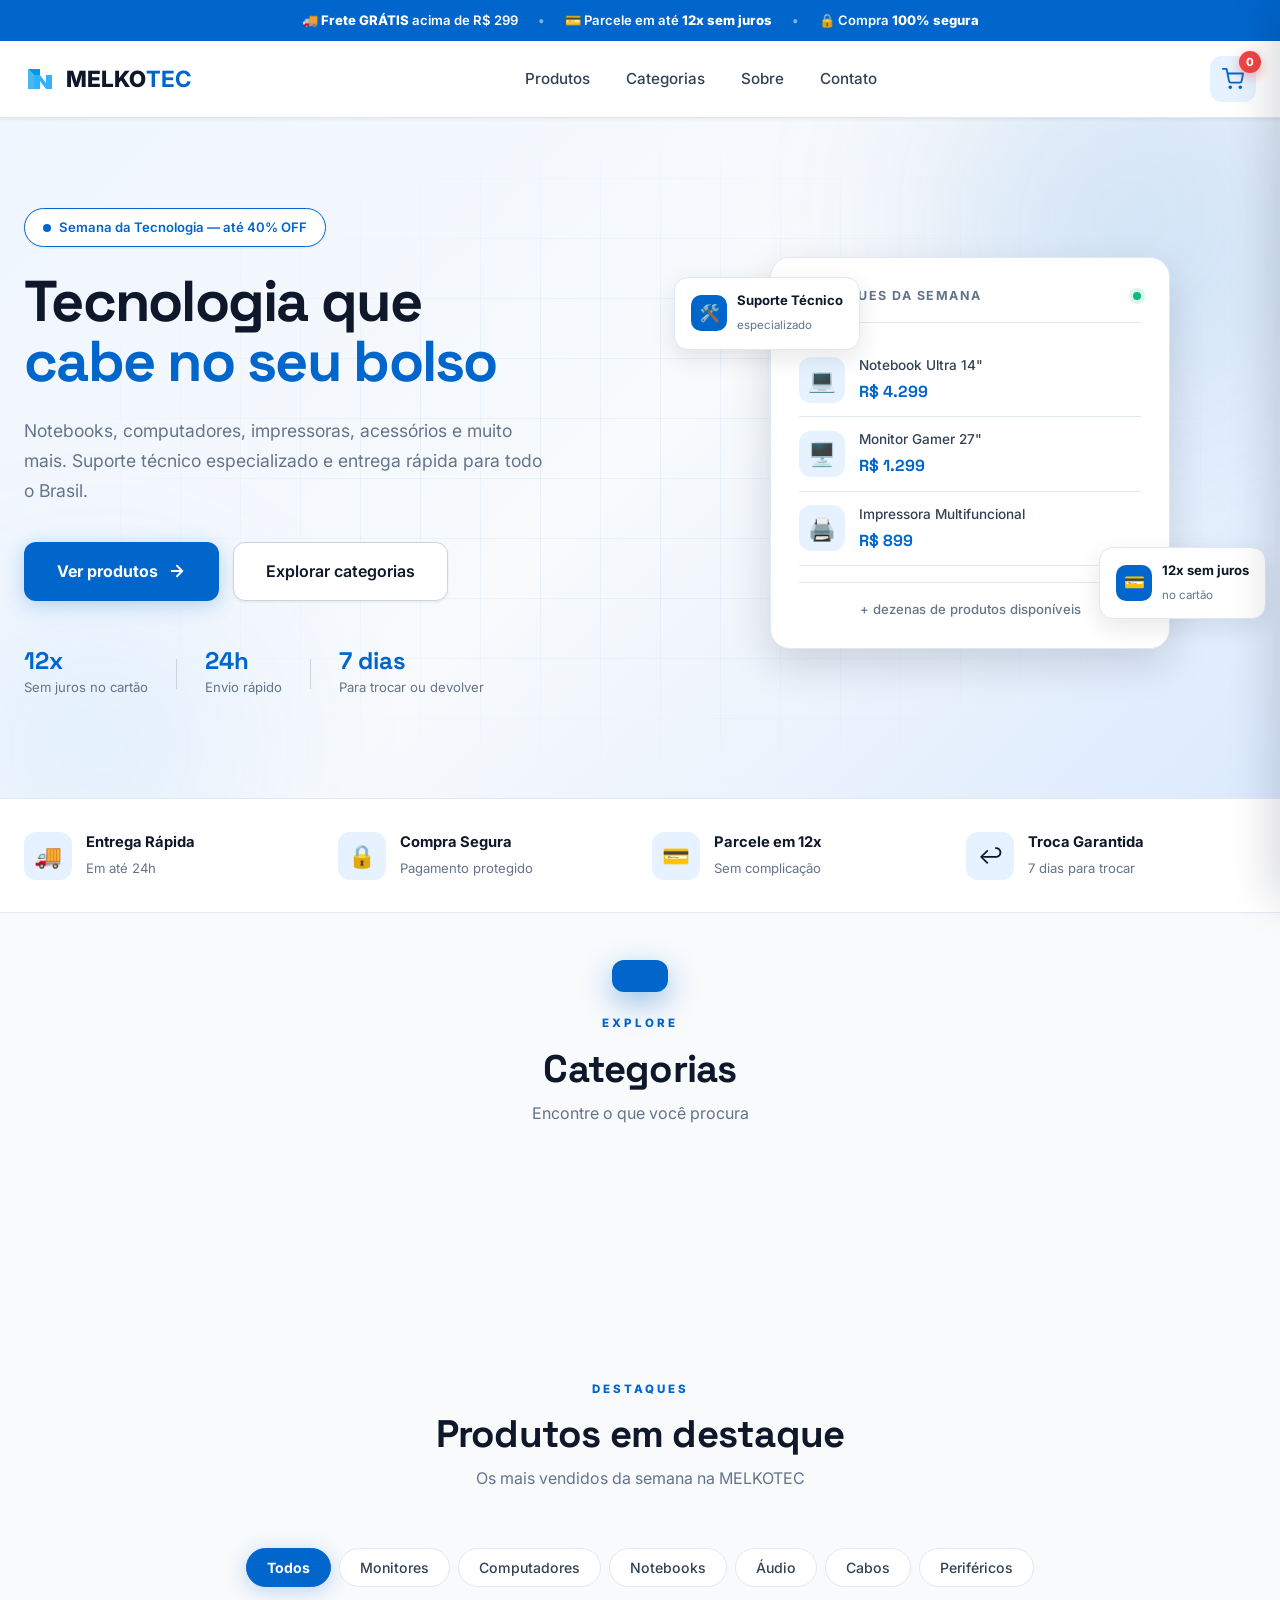
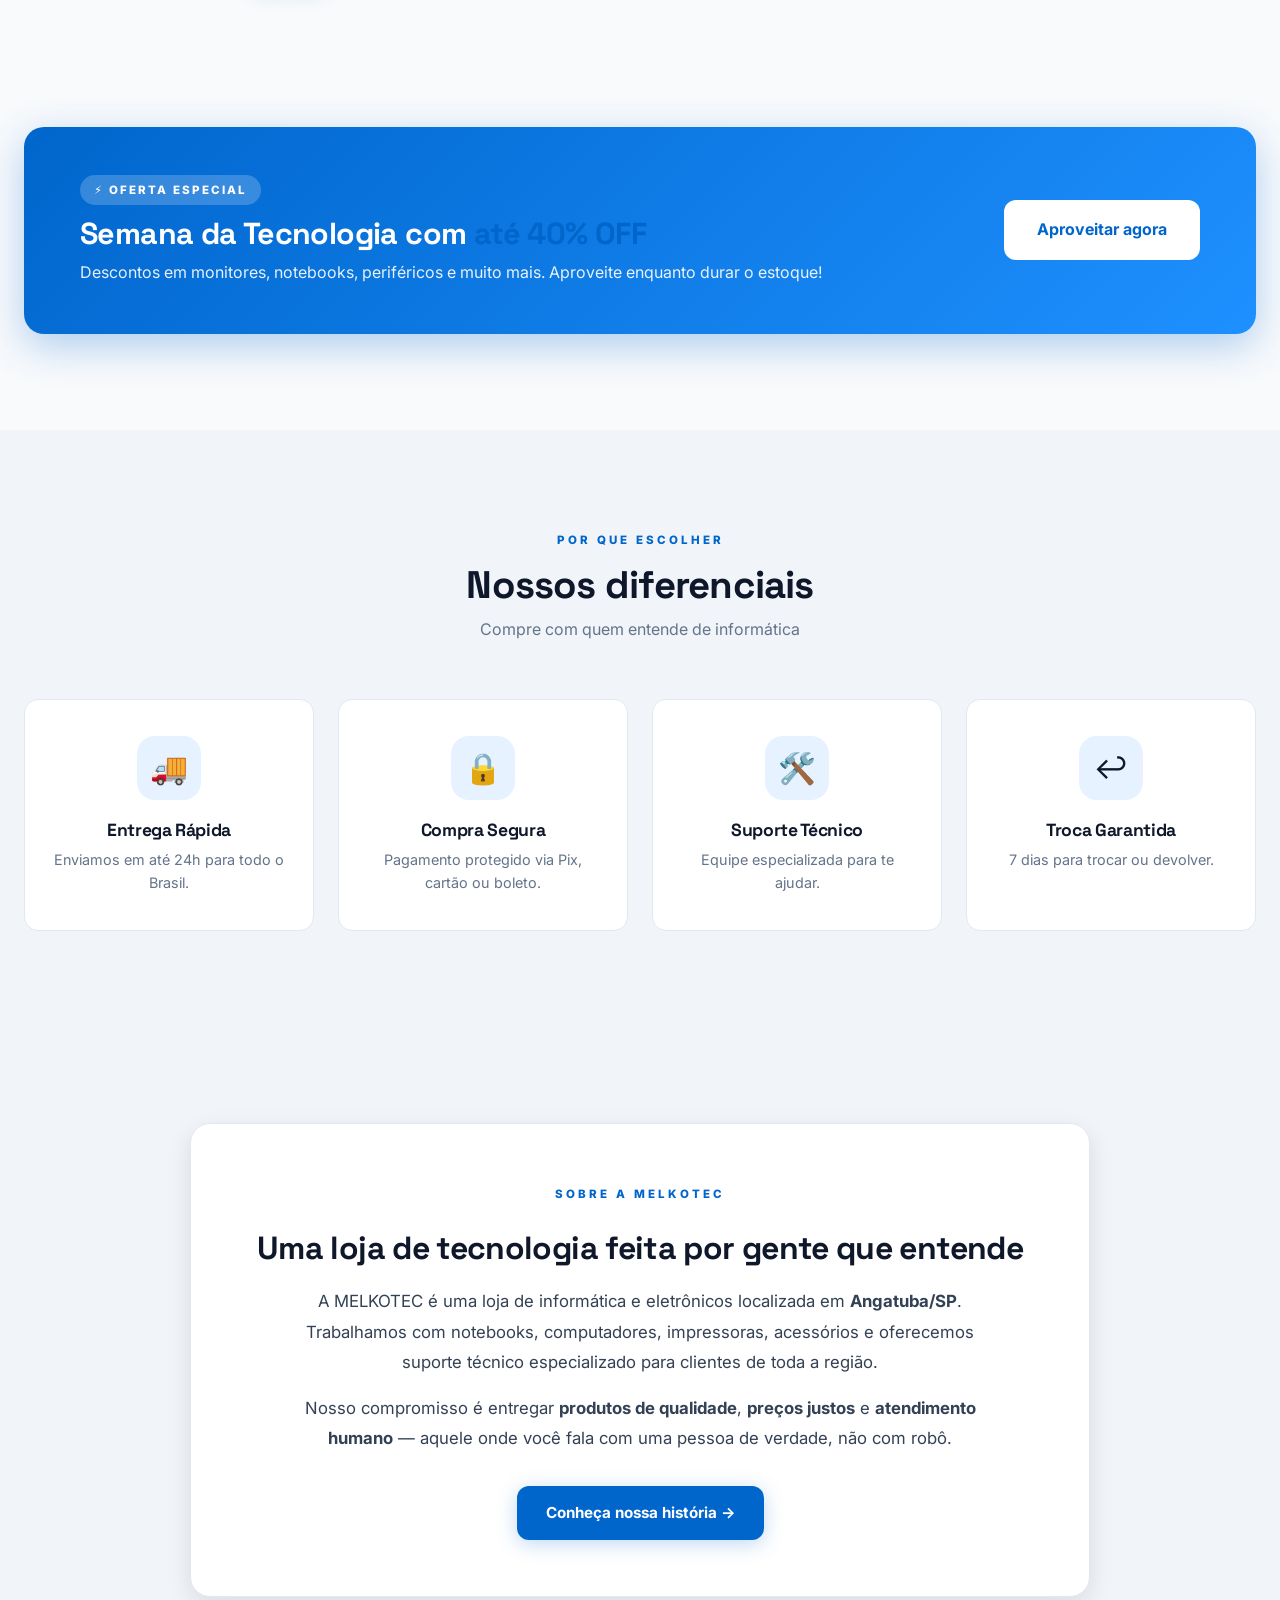
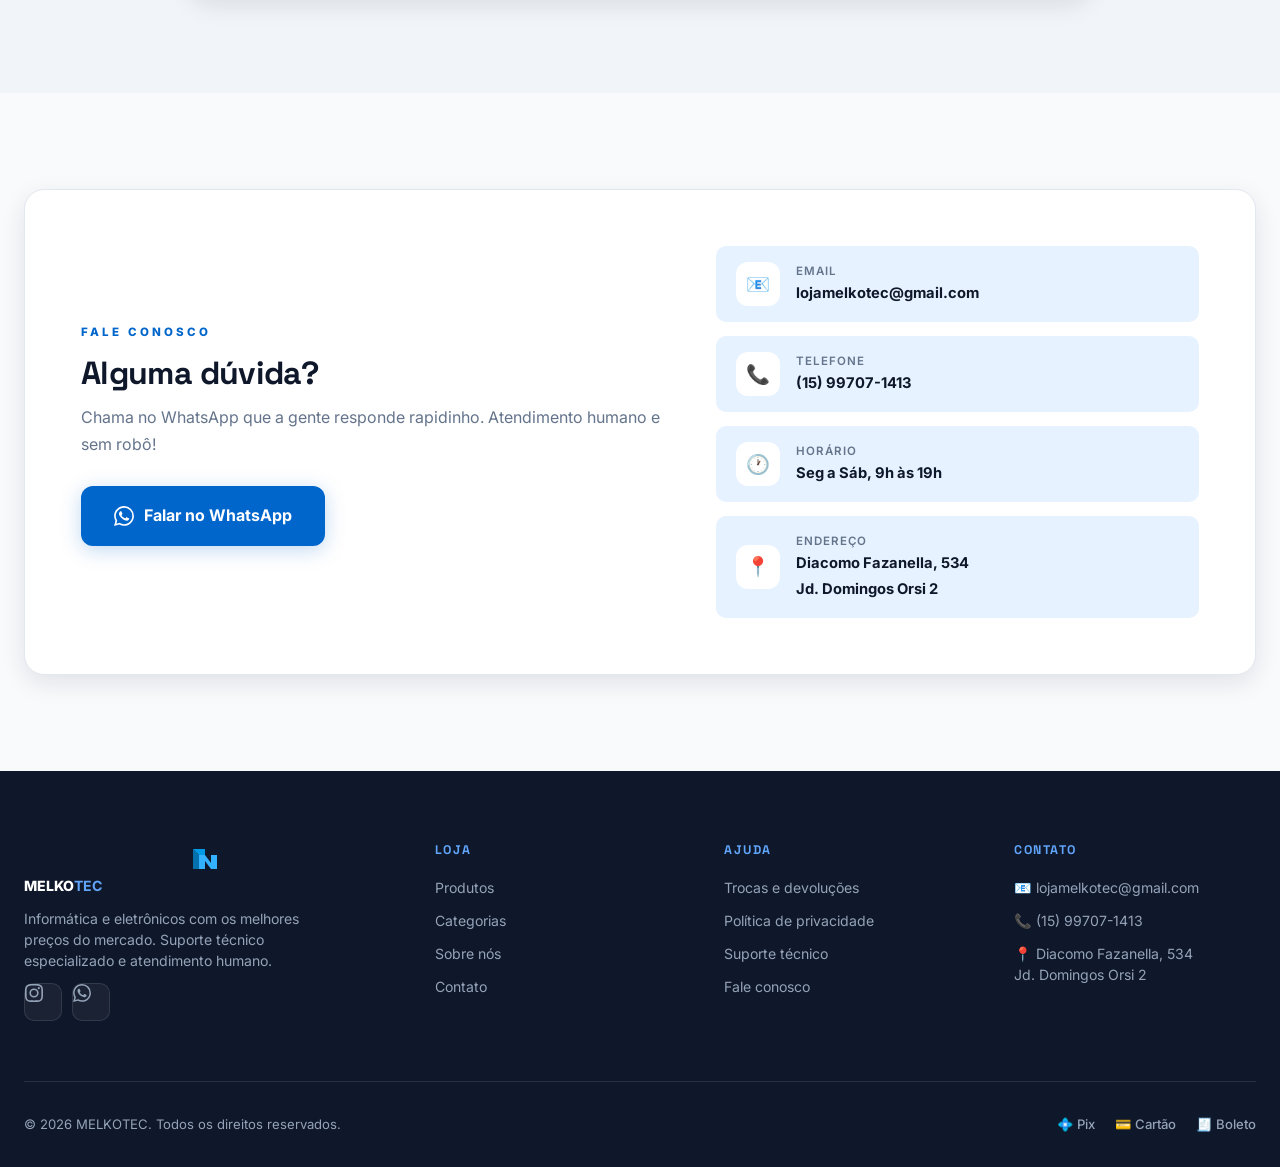
==== commit 79450506: "Corrige style.css completo" ====
--- a/index.html
+++ b/index.html
@@ -274,7 +274,6 @@
         </div>
     </section>
 
-    <!-- SEÇÃO SOBRE (substituiu depoimentos fake) -->
     <section class="about-section">
         <div class="container">
             <div class="about-card">
@@ -395,7 +394,7 @@
             </div>
 
             <div class="footer-bottom">
-                <p>© 2026 MELKOTEC. Todos os direitos reservados. CNPJ: —</p>
+                <p>© 2026 MELKOTEC. Todos os direitos reservados.</p>
                 <div class="footer-payments">
                     <span>💠 Pix</span>
                     <span>💳 Cartão</span>
--- a/style.css
+++ b/style.css
@@ -1,3 +1,1323 @@
+/* =====================================================
+   MELKOTEC — Azul Royal + Branco
+   Tema claro e profissional
+   ===================================================== */
+
+*, *::before, *::after { box-sizing: border-box; margin: 0; padding: 0; }
+
+:root {
+    /* Fundo claro */
+    --bg: #f8fafc;
+    --bg-2: #ffffff;
+    --bg-3: #eff6ff;
+    --surface: #ffffff;
+    --surface-2: #f1f5f9;
+    --surface-3: #e2e8f0;
+
+    /* Bordas suaves */
+    --border: #e2e8f0;
+    --border-strong: #cbd5e1;
+
+    /* Texto escuro */
+    --text: #0f172a;
+    --text-soft: #334155;
+    --text-muted: #64748b;
+    --text-light: #94a3b8;
+
+    /* AZUL ROYAL */
+    --accent: #0066cc;
+    --accent-2: #0052a3;
+    --accent-light: #0099e6;
+    --accent-soft: #e6f2ff;
+
+    /* Azul claro */
+    --blue: #1e90ff;
+    --blue-2: #0066cc;
+    --blue-soft: #dbeafe;
+
+    --success: #10b981;
+    --danger: #ef4444;
+    --warning: #f59e0b;
+
+    --gradient: linear-gradient(135deg, #0066cc 0%, #1e90ff 100%);
+    --gradient-cool: linear-gradient(135deg, #0052a3 0%, #0066cc 100%);
+
+    --shadow-sm: 0 1px 3px rgba(15,23,42,.08);
+    --shadow: 0 4px 12px rgba(15,23,42,.08);
+    --shadow-md: 0 8px 24px rgba(15,23,42,.1);
+    --shadow-lg: 0 16px 40px rgba(15,23,42,.15);
+    --shadow-blue: 0 4px 20px rgba(0,102,204,.25);
+
+    --radius-sm: 10px;
+    --radius: 14px;
+    --radius-lg: 20px;
+
+    --transition: .25s cubic-bezier(.4,0,.2,1);
+}
+
+html { scroll-behavior: smooth; }
+
+body {
+    font-family: 'Inter', system-ui, -apple-system, sans-serif;
+    background: var(--bg);
+    color: var(--text);
+    line-height: 1.6;
+    overflow-x: hidden;
+    -webkit-font-smoothing: antialiased;
+}
+
+.container { max-width: 1280px; margin: 0 auto; padding: 0 24px; }
+
+img { max-width: 100%; display: block; }
+button { font-family: inherit; cursor: pointer; border: none; background: none; color: inherit; }
+a { color: inherit; text-decoration: none; }
+
+h1, h2, h3, h4 {
+    font-family: 'Space Grotesk', 'Inter', sans-serif;
+    letter-spacing: -0.02em;
+    line-height: 1.15;
+    color: var(--text);
+    font-weight: 700;
+}
+
+/* ============ ANNOUNCE BAR ============ */
+.announce-bar {
+    background: var(--accent);
+    color: #fff;
+    font-size: .82rem;
+    font-weight: 600;
+    padding: 10px 0;
+}
+.announce-inner {
+    display: flex; justify-content: center; align-items: center;
+    gap: 20px; flex-wrap: wrap;
+}
+.announce-inner strong { font-weight: 800; }
+.announce-divider { opacity: .5; }
+
+@media (max-width: 640px) {
+    .announce-inner span:not(:first-child):not(.announce-divider) { display: none; }
+    .announce-inner .announce-divider { display: none; }
+}
+
+/* ============ HEADER ============ */
+.header {
+    position: sticky; top: 0; z-index: 100;
+    background: #ffffff;
+    border-bottom: 1px solid var(--border);
+    box-shadow: var(--shadow-sm);
+}
+.header-inner {
+    display: flex; align-items: center; justify-content: space-between;
+    height: 76px; gap: 24px;
+}
+
+/* ============ LOGO SVG ============ */
+.logo {
+    display: flex;
+    align-items: center;
+    gap: 10px;
+    font-size: 1.4rem;
+    font-weight: 800;
+}
+
+.logo-icon {
+    display: flex;
+    align-items: center;
+    justify-content: center;
+}
+
+.logo-icon svg { display: block; }
+
+.logo-text { color: var(--text); }
+
+.logo-text strong {
+    color: var(--accent);
+}
+
+.nav { display: flex; gap: 36px; }
+.nav-link {
+    color: var(--text-soft);
+    font-weight: 500;
+    transition: var(--transition);
+    font-size: .95rem;
+    position: relative; padding: 4px 0;
+}
+.nav-link::after {
+    content: ''; position: absolute; left: 0; right: 0; bottom: -6px;
+    height: 2px; background: var(--accent);
+    transform: scaleX(0); transform-origin: left;
+    transition: transform .3s cubic-bezier(.4,0,.2,1);
+}
+.nav-link:hover { color: var(--accent); }
+.nav-link:hover::after { transform: scaleX(1); }
+
+.header-actions { display: flex; align-items: center; gap: 10px; }
+
+.cart-btn {
+    position: relative;
+    width: 46px; height: 46px; border-radius: 12px;
+    background: var(--accent-soft);
+    border: 1px solid transparent;
+    display: grid; place-items: center;
+    transition: var(--transition);
+    color: var(--accent);
+}
+.cart-btn:hover {
+    background: var(--accent);
+    color: #fff;
+    box-shadow: var(--shadow-blue);
+}
+.cart-count {
+    position: absolute; top: -6px; right: -6px;
+    background: var(--danger);
+    color: #fff;
+    font-size: .7rem; font-weight: 800;
+    min-width: 22px; height: 22px; border-radius: 11px;
+    display: grid; place-items: center; padding: 0 6px;
+    box-shadow: 0 4px 12px rgba(239,68,68,.4);
+}
+
+.menu-btn {
+    display: none; flex-direction: column; gap: 5px;
+    width: 46px; height: 46px; align-items: center; justify-content: center;
+    border-radius: 12px; background: var(--accent-soft); border: 1px solid transparent;
+}
+.menu-btn span { width: 20px; height: 2px; background: var(--accent); border-radius: 2px; }
+
+/* ============ HERO ============ */
+.hero {
+    padding: 90px 0 100px;
+    position: relative;
+    overflow: hidden;
+    background: linear-gradient(135deg, #eff6ff 0%, #f8fafc 50%, #dbeafe 100%);
+}
+
+.hero-grid {
+    position: absolute; inset: 0;
+    background-image: 
+        linear-gradient(rgba(0,102,204,.05) 1px, transparent 1px),
+        linear-gradient(90deg, rgba(0,102,204,.05) 1px, transparent 1px);
+    background-size: 60px 60px;
+    pointer-events: none;
+    mask-image: radial-gradient(ellipse at center, black 30%, transparent 70%);
+    -webkit-mask-image: radial-gradient(ellipse at center, black 30%, transparent 70%);
+}
+
+.hero-glow {
+    position: absolute;
+    border-radius: 50%;
+    filter: blur(100px);
+    pointer-events: none;
+}
+.hero-glow-1 {
+    width: 400px; height: 400px;
+    background: var(--accent);
+    opacity: .12;
+    top: -100px; right: -50px;
+}
+.hero-glow-2 {
+    width: 300px; height: 300px;
+    background: var(--blue);
+    opacity: .1;
+    bottom: -100px; left: -50px;
+}
+
+.hero-inner {
+    display: grid; grid-template-columns: 1.05fr 1fr;
+    gap: 60px; align-items: center;
+    position: relative; z-index: 2;
+}
+
+.badge {
+    display: inline-flex; align-items: center; gap: 8px;
+    padding: 8px 18px; border-radius: 999px;
+    background: #fff;
+    border: 1px solid var(--accent);
+    color: var(--accent);
+    font-size: .82rem; font-weight: 600;
+    margin-bottom: 24px;
+    box-shadow: var(--shadow-sm);
+}
+.badge-dot {
+    width: 8px; height: 8px; border-radius: 50%;
+    background: var(--accent);
+    animation: pulseDot 2s infinite;
+}
+@keyframes pulseDot {
+    0%, 100% { opacity: 1; }
+    50% { opacity: .4; }
+}
+
+.hero h1 {
+    font-size: 3.6rem;
+    font-weight: 800;
+    line-height: 1.05;
+    margin-bottom: 24px;
+    letter-spacing: -.03em;
+    color: var(--text);
+}
+.gradient-text {
+    color: var(--accent);
+}
+
+.hero-desc {
+    color: var(--text-muted);
+    font-size: 1.1rem;
+    margin-bottom: 36px;
+    max-width: 520px;
+    line-height: 1.7;
+}
+
+.hero-actions { display: flex; gap: 14px; flex-wrap: wrap; margin-bottom: 48px; }
+
+.btn {
+    display: inline-flex; align-items: center; justify-content: center; gap: 10px;
+    padding: 14px 28px; border-radius: 12px;
+    font-weight: 600; font-size: .95rem;
+    transition: var(--transition);
+    white-space: nowrap;
+    border: 1px solid transparent;
+    font-family: inherit;
+}
+.btn-lg { padding: 16px 32px; font-size: 1rem; }
+.btn-block { width: 100%; }
+
+.btn-primary {
+    background: var(--accent);
+    color: #fff;
+    font-weight: 700;
+    box-shadow: var(--shadow-blue);
+}
+.btn-primary:hover {
+    background: var(--accent-2);
+    box-shadow: 0 8px 28px rgba(0,102,204,.4);
+    transform: translateY(-2px);
+}
+
+.btn-ghost {
+    background: #fff;
+    border: 1px solid var(--border-strong);
+    color: var(--text);
+    box-shadow: var(--shadow-sm);
+}
+.btn-ghost:hover {
+    border-color: var(--accent);
+    color: var(--accent);
+    box-shadow: var(--shadow);
+}
+
+.btn-danger {
+    background: var(--danger);
+    color: #fff;
+}
+.btn-danger:hover { background: #dc2626; }
+
+.btn-sm { padding: 8px 14px; font-size: .82rem; border-radius: 8px; }
+
+.hero-stats {
+    display: flex; align-items: center; gap: 28px; flex-wrap: wrap;
+}
+.stat { display: flex; flex-direction: column; }
+.stat strong {
+    font-size: 1.5rem; font-weight: 800;
+    color: var(--accent);
+    line-height: 1;
+    font-family: 'Space Grotesk', sans-serif;
+}
+.stat span { color: var(--text-muted); font-size: .82rem; margin-top: 4px; }
+.stat-divider { width: 1px; height: 30px; background: var(--border-strong); }
+
+/* HERO VISUAL */
+.hero-visual { position: relative; display: grid; place-items: center; }
+
+.hero-card {
+    background: #fff;
+    border: 1px solid var(--border);
+    border-radius: var(--radius-lg);
+    padding: 28px;
+    width: 100%;
+    max-width: 400px;
+    box-shadow: var(--shadow-lg);
+    position: relative;
+    z-index: 3;
+}
+
+.hero-card-header {
+    display: flex; justify-content: space-between; align-items: center;
+    font-size: .78rem; font-weight: 700;
+    color: var(--text-muted);
+    text-transform: uppercase;
+    letter-spacing: 1.5px;
+    margin-bottom: 20px;
+    padding-bottom: 16px;
+    border-bottom: 1px solid var(--border);
+}
+.hero-card-dot {
+    width: 8px; height: 8px; border-radius: 50%;
+    background: var(--success);
+    box-shadow: 0 0 0 4px rgba(16,185,129,.15);
+}
+
+.hero-card-item {
+    display: flex; align-items: center; gap: 14px;
+    padding: 12px 0;
+    border-bottom: 1px solid var(--border);
+}
+.hero-card-item:last-of-type { border-bottom: none; }
+
+.hero-card-icon {
+    width: 46px; height: 46px; border-radius: 12px;
+    background: var(--accent-soft);
+    display: grid; place-items: center;
+    font-size: 1.4rem;
+    flex-shrink: 0;
+}
+.hero-card-info { flex: 1; display: flex; flex-direction: column; gap: 2px; }
+.hero-card-name { font-size: .85rem; color: var(--text-soft); font-weight: 500; }
+.hero-card-price {
+    font-size: 1rem; font-weight: 800;
+    color: var(--accent);
+    font-family: 'Space Grotesk', sans-serif;
+}
+
+.hero-card-footer {
+    margin-top: 16px;
+    padding-top: 16px;
+    border-top: 1px solid var(--border);
+    text-align: center;
+    font-size: .82rem;
+    color: var(--text-muted);
+    font-weight: 500;
+}
+
+.floating-card {
+    position: absolute;
+    background: #fff;
+    border: 1px solid var(--border);
+    border-radius: 14px;
+    padding: 12px 16px;
+    display: flex; align-items: center; gap: 10px;
+    box-shadow: var(--shadow-md);
+    z-index: 4;
+}
+.floating-card-1 { top: 20px; left: -10px; }
+.floating-card-2 { bottom: 30px; right: -10px; }
+.fc-icon {
+    width: 36px; height: 36px; border-radius: 10px;
+    background: var(--accent);
+    color: #fff;
+    display: grid; place-items: center; font-size: 1.05rem;
+    flex-shrink: 0;
+}
+.floating-card strong { display: block; font-size: .82rem; color: var(--text); font-weight: 700; }
+.floating-card small { color: var(--text-muted); font-size: .72rem; }
+
+/* ============ FEATURES BAR ============ */
+.features-bar {
+    background: #fff;
+    border-top: 1px solid var(--border);
+    border-bottom: 1px solid var(--border);
+    padding: 32px 0;
+}
+.features-bar-inner {
+    display: grid;
+    grid-template-columns: repeat(4, 1fr);
+    gap: 24px;
+}
+.feature-mini { display: flex; align-items: center; gap: 14px; }
+.feature-mini-icon {
+    width: 48px; height: 48px; border-radius: 12px;
+    background: var(--accent-soft);
+    display: grid; place-items: center; font-size: 1.4rem;
+    flex-shrink: 0;
+}
+.feature-mini strong { display: block; font-size: .92rem; color: var(--text); font-weight: 700; }
+.feature-mini span { color: var(--text-muted); font-size: .82rem; }
+
+/* ============ SECTIONS ============ */
+section { padding: 96px 0; }
+
+.section-head { text-align: center; margin-bottom: 56px; }
+.section-tag {
+    display: inline-block;
+    font-size: .72rem;
+    font-weight: 800;
+    letter-spacing: 3px;
+    color: var(--accent);
+    text-transform: uppercase;
+    margin-bottom: 14px;
+}
+.section-head h2 {
+    font-size: 2.4rem; font-weight: 800;
+    margin-bottom: 10px;
+    letter-spacing: -.02em;
+    color: var(--text);
+}
+.section-head p { color: var(--text-muted); font-size: 1rem; }
+
+/* ============ CATEGORIAS ============ */
+.category-grid {
+    display: grid;
+    grid-template-columns: repeat(auto-fit, minmax(180px, 1fr));
+    gap: 20px;
+}
+.category-card {
+    background: #fff;
+    border: 1px solid var(--border);
+    border-radius: var(--radius);
+    padding: 32px 20px;
+    text-align: center;
+    transition: var(--transition);
+    cursor: pointer;
+}
+.category-card:hover {
+    border-color: var(--accent);
+    box-shadow: var(--shadow-md);
+    transform: translateY(-4px);
+}
+.category-icon {
+    font-size: 2.4rem; margin-bottom: 12px;
+    transition: var(--transition);
+    display: inline-block;
+}
+.category-card:hover .category-icon { transform: scale(1.15); }
+.category-card h3 { font-size: 1.05rem; font-weight: 700; margin-bottom: 4px; color: var(--text); }
+.category-card p { color: var(--text-muted); font-size: .85rem; }
+
+/* ============ FILTROS ============ */
+.filters {
+    display: flex; gap: 8px; justify-content: center;
+    flex-wrap: wrap; margin-bottom: 44px;
+}
+.filter-btn {
+    padding: 10px 20px; border-radius: 999px;
+    background: #fff;
+    border: 1px solid var(--border);
+    color: var(--text-soft);
+    font-weight: 500; font-size: .88rem;
+    transition: var(--transition);
+}
+.filter-btn:hover {
+    color: var(--accent);
+    border-color: var(--accent);
+}
+.filter-btn.active {
+    background: var(--accent);
+    color: #fff;
+    border-color: var(--accent);
+    font-weight: 700;
+    box-shadow: var(--shadow-blue);
+}
+
+/* ============ PRODUTOS ============ */
+.product-grid {
+    display: grid;
+    grid-template-columns: repeat(auto-fill, minmax(260px, 1fr));
+    gap: 24px;
+}
+
+.product-card {
+    background: #fff;
+    border: 1px solid var(--border);
+    border-radius: var(--radius);
+    overflow: hidden;
+    transition: var(--transition);
+    display: flex; flex-direction: column;
+    position: relative;
+    cursor: pointer;
+}
+.product-card:hover {
+    transform: translateY(-6px);
+    border-color: var(--accent);
+    box-shadow: var(--shadow-md);
+}
+
+.product-image {
+    height: 220px;
+    display: grid; place-items: center;
+    background: #f1f5f9;
+    position: relative;
+    overflow: hidden;
+}
+
+.product-image img {
+    width: 100%;
+    height: 100%;
+    object-fit: cover;
+    object-position: center;
+    transition: transform .4s ease;
+}
+
+.product-card:hover .product-image img {
+    transform: scale(1.08);
+}
+
+.product-image-overlay {
+    position: absolute;
+    inset: 0;
+    background: rgba(0, 102, 204, .75);
+    display: flex;
+    align-items: center;
+    justify-content: center;
+    opacity: 0;
+    transition: opacity .3s;
+    color: #fff;
+    font-weight: 700;
+    font-size: 1rem;
+    letter-spacing: 1px;
+    pointer-events: none;
+}
+
+.product-card:hover .product-image-overlay {
+    opacity: 1;
+}
+
+.product-badge {
+    position: absolute; top: 14px; left: 14px;
+    background: var(--danger);
+    color: #fff;
+    font-size: .7rem; font-weight: 800;
+    padding: 6px 12px; border-radius: 6px;
+    letter-spacing: .5px;
+    z-index: 3;
+    box-shadow: 0 4px 12px rgba(239,68,68,.4);
+}
+
+.product-info { padding: 20px; display: flex; flex-direction: column; flex: 1; }
+.product-category {
+    color: var(--accent);
+    font-size: .7rem; font-weight: 700;
+    text-transform: uppercase; letter-spacing: 1.5px;
+    margin-bottom: 8px;
+}
+.product-name {
+    font-size: 1.02rem; font-weight: 700;
+    margin-bottom: 6px;
+    line-height: 1.35;
+    color: var(--text);
+}
+.product-desc {
+    color: var(--text-muted);
+    font-size: .85rem;
+    margin-bottom: 14px;
+    flex: 1;
+    line-height: 1.5;
+}
+.product-rating {
+    color: var(--warning);
+    font-size: .85rem;
+    margin-bottom: 14px;
+}
+
+.product-price-row {
+    display: flex; align-items: flex-end;
+    justify-content: space-between; gap: 12px;
+    padding-top: 14px;
+    border-top: 1px solid var(--border);
+}
+.product-old {
+    color: var(--text-light);
+    font-size: .78rem;
+    text-decoration: line-through;
+    margin-bottom: 2px;
+}
+.product-price {
+    font-size: 1.4rem; font-weight: 800;
+    color: var(--accent);
+    font-family: 'Space Grotesk', sans-serif;
+    letter-spacing: -.02em;
+    line-height: 1;
+}
+
+.add-btn {
+    width: 44px; height: 44px;
+    border-radius: 12px;
+    background: var(--accent);
+    color: #fff;
+    font-size: 1.3rem; font-weight: 700;
+    display: grid; place-items: center;
+    transition: var(--transition);
+    flex-shrink: 0;
+    box-shadow: var(--shadow-blue);
+}
+.add-btn:hover {
+    background: var(--accent-2);
+    transform: scale(1.08);
+    box-shadow: 0 6px 20px rgba(0,102,204,.5);
+}
+
+/* ============ PROMO BANNER ============ */
+.promo-banner { padding: 0 0 96px; }
+.promo-inner {
+    background: linear-gradient(135deg, #0066cc 0%, #1e90ff 100%);
+    border-radius: var(--radius-lg);
+    padding: 48px 56px;
+    display: flex; align-items: center; justify-content: space-between;
+    gap: 32px; flex-wrap: wrap;
+    box-shadow: 0 12px 40px rgba(0,102,204,.3);
+    color: #fff;
+}
+.promo-badge {
+    display: inline-block;
+    font-size: .72rem; font-weight: 800;
+    letter-spacing: 2px; text-transform: uppercase;
+    color: #fff;
+    background: rgba(255,255,255,.2);
+    padding: 6px 14px;
+    border-radius: 999px;
+    margin-bottom: 12px;
+}
+.promo-content h3 {
+    font-size: 1.9rem; font-weight: 800;
+    margin-bottom: 8px;
+    letter-spacing: -.02em;
+    color: #fff;
+}
+.promo-content p { color: rgba(255,255,255,.9); font-size: 1rem; }
+.promo-content strong {
+    color: #fff;
+    background: rgba(255,255,255,.2);
+    padding: 4px 12px;
+    border-radius: 6px;
+    font-family: 'Space Grotesk', monospace;
+    font-weight: 800;
+}
+.promo-inner .btn {
+    background: #fff;
+    color: var(--accent);
+    box-shadow: none;
+}
+.promo-inner .btn:hover {
+    background: #f1f5f9;
+    transform: translateY(-2px);
+}
+
+/* ============ FEATURES ============ */
+.features { background: #f1f5f9; }
+.feature-grid {
+    display: grid;
+    grid-template-columns: repeat(auto-fit, minmax(220px, 1fr));
+    gap: 24px;
+}
+.feature-card {
+    background: #fff;
+    border: 1px solid var(--border);
+    border-radius: var(--radius);
+    padding: 36px 26px;
+    text-align: center;
+    transition: var(--transition);
+}
+.feature-card:hover {
+    transform: translateY(-4px);
+    border-color: var(--accent);
+    box-shadow: var(--shadow-md);
+}
+.feature-icon {
+    width: 64px; height: 64px; border-radius: 18px;
+    background: var(--accent-soft);
+    display: grid; place-items: center; font-size: 1.9rem;
+    margin: 0 auto 20px;
+    transition: var(--transition);
+}
+.feature-card:hover .feature-icon {
+    background: var(--accent);
+    transform: scale(1.08);
+}
+.feature-card h3 { font-size: 1.1rem; margin-bottom: 8px; font-weight: 700; color: var(--text); }
+.feature-card p { color: var(--text-muted); font-size: .9rem; line-height: 1.6; }
+
+/* ============ TESTIMONIALS ============ */
+.testimonial-grid {
+    display: grid;
+    grid-template-columns: repeat(auto-fit, minmax(300px, 1fr));
+    gap: 24px;
+}
+.testimonial-card {
+    background: #fff;
+    border: 1px solid var(--border);
+    border-radius: var(--radius);
+    padding: 32px 28px;
+    transition: var(--transition);
+    position: relative;
+}
+.testimonial-card::before {
+    content: '"';
+    position: absolute; top: 12px; right: 24px;
+    font-size: 5rem; line-height: 1;
+    color: rgba(0,102,204,.1);
+    font-family: Georgia, serif;
+}
+.testimonial-card:hover {
+    border-color: var(--accent);
+    transform: translateY(-4px);
+    box-shadow: var(--shadow-md);
+}
+.testimonial-stars {
+    color: var(--warning);
+    font-size: .95rem; margin-bottom: 16px;
+    letter-spacing: 3px;
+}
+.testimonial-card > p {
+    color: var(--text-soft);
+    font-size: .95rem;
+    line-height: 1.7;
+    margin-bottom: 24px;
+    position: relative;
+    z-index: 2;
+}
+.testimonial-author {
+    display: flex; align-items: center; gap: 14px;
+    padding-top: 20px;
+    border-top: 1px solid var(--border);
+}
+.testimonial-avatar {
+    width: 44px; height: 44px; border-radius: 50%;
+    background: var(--accent);
+    color: #fff;
+    display: grid; place-items: center;
+    font-weight: 800; font-size: 1rem;
+    flex-shrink: 0;
+}
+.testimonial-author strong { display: block; font-size: .92rem; color: var(--text); }
+.testimonial-author small { color: var(--text-muted); font-size: .8rem; }
+
+/* ============ CONTACT ============ */
+.contact-card {
+    background: #fff;
+    border: 1px solid var(--border);
+    border-radius: var(--radius-lg);
+    padding: 56px;
+    display: grid;
+    grid-template-columns: 1.2fr 1fr;
+    gap: 56px;
+    align-items: center;
+    box-shadow: var(--shadow-md);
+}
+.contact-content h2 { font-size: 2rem; margin-bottom: 12px; font-weight: 800; color: var(--text); }
+.contact-content p { color: var(--text-muted); font-size: 1rem; margin-bottom: 28px; line-height: 1.7; }
+
+.contact-info { display: flex; flex-direction: column; gap: 14px; }
+.contact-item {
+    display: flex; align-items: center; gap: 16px;
+    padding: 16px 20px;
+    background: var(--accent-soft);
+    border-radius: var(--radius-sm);
+    transition: var(--transition);
+}
+.contact-item:hover { background: var(--blue-soft); }
+.contact-icon {
+    width: 44px; height: 44px; border-radius: 12px;
+    background: #fff;
+    display: grid; place-items: center; font-size: 1.2rem;
+    flex-shrink: 0;
+}
+.contact-item small {
+    display: block; color: var(--text-muted);
+    font-size: .72rem; text-transform: uppercase;
+    letter-spacing: 1px; font-weight: 600;
+}
+.contact-item strong { font-size: .92rem; font-weight: 700; color: var(--text); }
+
+/* ============ FOOTER ============ */
+.footer {
+    background: #0f172a;
+    color: #cbd5e1;
+    padding: 72px 0 32px;
+}
+.footer-logo .logo-text { color: #fff; }
+.footer-logo .logo-text strong { color: #60a5fa; }
+.footer-grid {
+    display: grid;
+    grid-template-columns: 1.5fr 1fr 1fr 1fr;
+    gap: 48px;
+    margin-bottom: 48px;
+}
+.footer-logo { margin-bottom: 16px; }
+.footer-desc {
+    color: #94a3b8;
+    font-size: .9rem;
+    line-height: 1.7;
+    margin-bottom: 20px;
+    max-width: 300px;
+}
+.footer-social { display: flex; gap: 10px; }
+.footer-social a {
+    width: 38px; height: 38px;
+    border-radius: 10px;
+    background: rgba(255,255,255,.05);
+    border: 1px solid rgba(255,255,255,.1);
+    display: grid; place-items: center;
+    font-size: .95rem;
+    transition: var(--transition);
+}
+.footer-social a:hover {
+    border-color: #60a5fa;
+    background: rgba(96,165,250,.15);
+}
+
+.footer-col h4 {
+    font-size: .78rem;
+    font-weight: 800;
+    letter-spacing: 1.5px;
+    text-transform: uppercase;
+    color: #60a5fa;
+    margin-bottom: 20px;
+}
+.footer-col a, .footer-col p {
+    display: block;
+    color: #94a3b8;
+    font-size: .88rem;
+    margin-bottom: 12px;
+    transition: var(--transition);
+    line-height: 1.5;
+}
+.footer-col a:hover { color: #60a5fa; }
+
+.footer-bottom {
+    display: flex; justify-content: space-between; align-items: center;
+    padding-top: 32px;
+    border-top: 1px solid rgba(255,255,255,.1);
+    flex-wrap: wrap; gap: 16px;
+    color: #94a3b8;
+    font-size: .82rem;
+}
+.footer-payments { display: flex; gap: 20px; }
+.footer-payments span { font-weight: 500; }
+
+/* ============ CART DRAWER ============ */
+.cart-drawer {
+    position: fixed; top: 0; right: 0;
+    width: 420px; max-width: 100%;
+    height: 100vh;
+    background: #fff;
+    border-left: 1px solid var(--border);
+    transform: translateX(100%);
+    transition: var(--transition);
+    z-index: 200;
+    display: flex; flex-direction: column;
+    box-shadow: -10px 0 40px rgba(15,23,42,.15);
+}
+.cart-drawer.open { transform: translateX(0); }
+
+.cart-header {
+    display: flex; justify-content: space-between; align-items: center;
+    padding: 24px; border-bottom: 1px solid var(--border);
+}
+.cart-header h3 { font-size: 1.2rem; font-weight: 800; color: var(--text); }
+.close-btn {
+    width: 40px; height: 40px; border-radius: 10px;
+    background: var(--surface-2);
+    display: grid; place-items: center;
+    transition: var(--transition);
+    color: var(--text-soft);
+}
+.close-btn:hover { background: var(--danger); color: #fff; }
+
+.cart-items {
+    flex: 1; overflow-y: auto;
+    padding: 20px 24px;
+    display: flex; flex-direction: column; gap: 12px;
+}
+.cart-empty {
+    text-align: center; color: var(--text-muted);
+    padding: 60px 20px;
+    font-size: .95rem;
+}
+
+.cart-item {
+    display: flex; gap: 14px;
+    background: var(--surface-2);
+    border-radius: var(--radius-sm);
+    padding: 14px;
+    align-items: center;
+    transition: var(--transition);
+}
+.cart-item:hover { background: var(--accent-soft); }
+.cart-item-img {
+    width: 54px; height: 54px; border-radius: 12px;
+    background: #fff;
+    display: grid; place-items: center;
+    flex-shrink: 0;
+    overflow: hidden;
+    padding: 0;
+}
+.cart-item-img img {
+    width: 100%;
+    height: 100%;
+    object-fit: cover;
+}
+.cart-item-info { flex: 1; min-width: 0; }
+.cart-item-info h4 {
+    font-size: .88rem; font-weight: 700;
+    white-space: nowrap; overflow: hidden; text-overflow: ellipsis;
+    margin-bottom: 2px;
+    color: var(--text);
+}
+.cart-item-info span {
+    color: var(--accent);
+    font-weight: 800; font-size: .92rem;
+    font-family: 'Space Grotesk', sans-serif;
+}
+.cart-item-qty { display: flex; align-items: center; gap: 8px; }
+.cart-item-qty button {
+    width: 28px; height: 28px; border-radius: 8px;
+    background: #fff;
+    font-weight: 700;
+    transition: var(--transition);
+    display: grid; place-items: center;
+    font-size: 1rem;
+    color: var(--text-soft);
+    border: 1px solid var(--border);
+}
+.cart-item-qty button:hover { background: var(--accent); color: #fff; border-color: var(--accent); }
+.cart-item-qty span { min-width: 24px; text-align: center; font-size: .88rem; font-weight: 700; color: var(--text); }
+.remove-btn {
+    color: var(--danger); font-size: 1.05rem;
+    padding: 6px;
+    transition: var(--transition);
+}
+.remove-btn:hover { transform: scale(1.15); }
+
+.cart-footer {
+    padding: 24px;
+    border-top: 1px solid var(--border);
+    display: flex; flex-direction: column; gap: 12px;
+}
+.cart-total {
+    display: flex; justify-content: space-between; align-items: center;
+    padding-bottom: 16px;
+    border-bottom: 1px solid var(--border);
+    margin-bottom: 4px;
+}
+.cart-total span { color: var(--text-muted); font-weight: 500; }
+.cart-total strong {
+    font-size: 1.5rem;
+    color: var(--accent);
+    font-family: 'Space Grotesk', sans-serif;
+    font-weight: 800;
+}
+
+.overlay {
+    position: fixed; inset: 0;
+    background: rgba(15,23,42,.5);
+    opacity: 0; visibility: hidden;
+    transition: var(--transition);
+    z-index: 150;
+}
+.overlay.active { opacity: 1; visibility: visible; }
+
+/* ============ MODAL CHECKOUT ============ */
+.modal {
+    position: fixed; inset: 0;
+    display: grid; place-items: center;
+    background: rgba(15,23,42,.6);
+    z-index: 300; padding: 24px;
+    opacity: 0; visibility: hidden;
+    transition: var(--transition);
+}
+.modal.active { opacity: 1; visibility: visible; }
+
+.modal-content {
+    background: #fff;
+    border-radius: var(--radius-lg);
+    padding: 40px;
+    width: 100%; max-width: 500px;
+    position: relative;
+    max-height: 90vh; overflow-y: auto;
+    box-shadow: var(--shadow-lg);
+}
+.modal-content .close-btn { position: absolute; top: 20px; right: 20px; }
+.modal-content h3 { font-size: 1.4rem; font-weight: 800; margin-bottom: 6px; color: var(--text); }
+.modal-sub { color: var(--text-muted); margin-bottom: 28px; font-size: .92rem; }
+
+.payment-options { display: flex; flex-direction: column; gap: 10px; margin-bottom: 24px; }
+.payment-option {
+    display: flex; align-items: center; gap: 16px;
+    padding: 16px 18px;
+    background: var(--surface-2);
+    border: 2px solid transparent;
+    border-radius: var(--radius-sm);
+    cursor: pointer;
+    transition: var(--transition);
+}
+.payment-option:hover { background: var(--accent-soft); }
+.payment-option input { accent-color: var(--accent); width: 18px; height: 18px; }
+.payment-icon { font-size: 1.4rem; }
+.payment-option strong { display: block; font-size: .92rem; font-weight: 700; color: var(--text); }
+.payment-option small { color: var(--text-muted); font-size: .8rem; }
+.payment-option:has(input:checked) {
+    border-color: var(--accent);
+    background: var(--accent-soft);
+}
+
+.checkout-summary {
+    background: var(--surface-2);
+    border-radius: var(--radius-sm);
+    padding: 20px;
+    margin-bottom: 24px;
+    font-size: .9rem;
+}
+.checkout-summary .row {
+    display: flex; justify-content: space-between;
+    margin-bottom: 10px; color: var(--text-muted);
+}
+.checkout-summary .row:last-child { margin-bottom: 0; }
+.checkout-summary .row.total {
+    color: var(--text);
+    font-weight: 800; font-size: 1.1rem;
+    border-top: 1px solid var(--border);
+    padding-top: 14px; margin-top: 14px;
+    font-family: 'Space Grotesk', sans-serif;
+}
+.checkout-summary .row.total span:last-child { color: var(--accent); }
+
+/* ============================================
+   MODAL DE PRODUTO — GALERIA
+   ============================================ */
+.product-modal {
+    position: fixed;
+    inset: 0;
+    background: rgba(15, 23, 42, .85);
+    z-index: 500;
+    display: flex;
+    align-items: center;
+    justify-content: center;
+    padding: 24px;
+    opacity: 0;
+    visibility: hidden;
+    transition: all .3s;
+    backdrop-filter: blur(8px);
+}
+
+.product-modal.active {
+    opacity: 1;
+    visibility: visible;
+}
+
+.product-modal-content {
+    background: #fff;
+    border-radius: 20px;
+    width: 100%;
+    max-width: 1050px;
+    max-height: 90vh;
+    overflow-y: auto;
+    position: relative;
+    padding: 40px;
+    box-shadow: 0 20px 60px rgba(0, 0, 0, .5);
+    animation: modalIn .3s ease;
+}
+
+@keyframes modalIn {
+    from { transform: scale(.95); opacity: 0; }
+    to { transform: scale(1); opacity: 1; }
+}
+
+.product-modal-close {
+    position: absolute;
+    top: 20px;
+    right: 20px;
+    z-index: 10;
+    background: #f1f5f9;
+}
+
+.product-modal-grid {
+    display: grid;
+    grid-template-columns: 1fr 1fr;
+    gap: 48px;
+}
+
+/* ============ GALERIA ============ */
+.product-gallery {
+    display: flex;
+    flex-direction: column;
+    gap: 16px;
+}
+
+.gallery-main {
+    position: relative;
+    aspect-ratio: 1;
+    background: #f1f5f9;
+    border-radius: 16px;
+    overflow: hidden;
+}
+
+.gallery-main img {
+    width: 100%;
+    height: 100%;
+    object-fit: cover;
+    transition: transform .3s;
+}
+
+.gallery-nav {
+    position: absolute;
+    top: 50%;
+    transform: translateY(-50%);
+    width: 44px;
+    height: 44px;
+    border-radius: 50%;
+    background: rgba(255, 255, 255, .95);
+    border: 1px solid var(--border);
+    box-shadow: 0 4px 12px rgba(0, 0, 0, .15);
+    display: flex;
+    align-items: center;
+    justify-content: center;
+    font-size: 1.5rem;
+    font-weight: 700;
+    color: var(--accent);
+    cursor: pointer;
+    transition: all .2s;
+    z-index: 5;
+    line-height: 1;
+    padding-bottom: 2px;
+}
+
+.gallery-nav:hover {
+    background: var(--accent);
+    color: #fff;
+    transform: translateY(-50%) scale(1.1);
+}
+
+.gallery-nav.prev { left: 12px; }
+.gallery-nav.next { right: 12px; }
+
+.gallery-counter {
+    position: absolute;
+    bottom: 12px;
+    left: 50%;
+    transform: translateX(-50%);
+    background: rgba(15, 23, 42, .8);
+    color: #fff;
+    font-size: .78rem;
+    font-weight: 700;
+    padding: 4px 12px;
+    border-radius: 999px;
+    letter-spacing: .5px;
+    z-index: 5;
+}
+
+.gallery-thumbs {
+    display: grid;
+    grid-template-columns: repeat(4, 1fr);
+    gap: 10px;
+}
+
+.gallery-thumb {
+    aspect-ratio: 1;
+    background: #f1f5f9;
+    border-radius: 10px;
+    overflow: hidden;
+    border: 2px solid transparent;
+    cursor: pointer;
+    transition: all .2s;
+    padding: 0;
+}
+
+.gallery-thumb img {
+    width: 100%;
+    height: 100%;
+    object-fit: cover;
+}
+
+.gallery-thumb:hover {
+    border-color: var(--accent);
+    transform: translateY(-2px);
+}
+
+.gallery-thumb.active {
+    border-color: var(--accent);
+    box-shadow: 0 0 0 3px rgba(0, 102, 204, .2);
+}
+
+/* ============ DETALHES NO MODAL ============ */
+.product-modal-details {
+    display: flex;
+    flex-direction: column;
+    gap: 16px;
+}
+
+.product-modal-details h2 {
+    font-size: 1.7rem;
+    font-weight: 800;
+    line-height: 1.2;
+    letter-spacing: -.02em;
+}
+
+.product-modal-desc {
+    color: var(--text-muted);
+    font-size: 1rem;
+    line-height: 1.7;
+}
+
+.product-modal-price {
+    padding: 20px 0;
+    border-top: 1px solid var(--border);
+    border-bottom: 1px solid var(--border);
+}
+
+.product-modal-price .product-old {
+    font-size: .95rem;
+    margin-bottom: 4px;
+}
+
+.product-modal-price .product-price {
+    font-size: 2.2rem;
+}
+
+.product-modal-info {
+    display: flex;
+    flex-direction: column;
+    gap: 12px;
+    padding: 8px 0;
+}
+
+.info-item {
+    display: flex;
+    align-items: center;
+    gap: 14px;
+}
+
+.info-icon {
+    width: 40px;
+    height: 40px;
+    border-radius: 10px;
+    background: var(--accent-soft);
+    display: grid;
+    place-items: center;
+    font-size: 1.2rem;
+    flex-shrink: 0;
+}
+
+.info-item strong {
+    display: block;
+    font-size: .92rem;
+    color: var(--text);
+}
+
+.info-item small {
+    color: var(--text-muted);
+    font-size: .82rem;
+}
+
+/* ============ TOAST ============ */
+.toast {
+    position: fixed; bottom: 28px; left: 50%;
+    transform: translateX(-50%) translateY(120px);
+    background: var(--accent); color: #fff;
+    font-weight: 700;
+    padding: 16px 28px;
+    border-radius: 12px;
+    z-index: 999;
+    transition: var(--transition);
+    box-shadow: 0 10px 30px rgba(0,102,204,.4);
+    font-size: .92rem;
+    max-width: 90vw;
+    text-align: center;
+}
+.toast.show { transform: translateX(-50%) translateY(0); }
+.toast.error { background: var(--danger); }
+.toast.success { background: var(--success); }
+
 /* ============================================
    SEÇÃO SOBRE (substituiu depoimentos)
    ============================================ */
@@ -38,8 +1358,96 @@
     margin-top: 16px;
 }
 
+/* ============ RESPONSIVO ============ */
+@media (max-width: 1024px) {
+    .hero h1 { font-size: 2.6rem; }
+    .hero-inner { gap: 40px; }
+    .contact-card { grid-template-columns: 1fr; padding: 40px; }
+    .footer-grid { grid-template-columns: 1fr 1fr; gap: 32px; }
+}
+
+@media (max-width: 900px) {
+    .hero-inner { grid-template-columns: 1fr; text-align: center; }
+    .hero-desc { margin-left: auto; margin-right: auto; }
+    .hero-actions, .hero-stats { justify-content: center; }
+    .hero-visual { margin-top: 40px; }
+    .features-bar-inner { grid-template-columns: 1fr 1fr; gap: 20px; }
+    .section-head h2 { font-size: 1.9rem; }
+
+    /* Modal do produto em tablet */
+    .product-modal-content { padding: 28px 20px; border-radius: 16px; }
+    .product-modal-grid { grid-template-columns: 1fr; gap: 28px; }
+    .product-modal-details h2 { font-size: 1.35rem; }
+    .product-modal-price .product-price { font-size: 1.8rem; }
+    .gallery-thumbs { grid-template-columns: repeat(5, 1fr); }
+}
+
 @media (max-width: 700px) {
+    section { padding: 68px 0; }
+    .container { padding: 0 18px; }
+
+    .nav {
+        display: none;
+        position: absolute; top: 76px; left: 0; right: 0;
+        background: #fff;
+        flex-direction: column;
+        padding: 24px;
+        border-bottom: 1px solid var(--border);
+        gap: 20px;
+        box-shadow: var(--shadow-md);
+    }
+    .nav.open { display: flex; }
+    .menu-btn { display: flex; }
+
+    .hero { padding: 56px 0 72px; }
+    .hero h1 { font-size: 2rem; }
+    .hero-desc { font-size: 1rem; }
+    .hero-stats { gap: 20px; }
+    .stat strong { font-size: 1.25rem; }
+    .stat-divider { display: none; }
+
+    .features-bar-inner { grid-template-columns: 1fr; gap: 16px; }
+    .section-head h2 { font-size: 1.6rem; }
+    .section-head { margin-bottom: 40px; }
+
+    .product-grid {
+        grid-template-columns: repeat(auto-fill, minmax(160px, 1fr));
+        gap: 14px;
+    }
+    .product-image { height: 160px; }
+    .product-info { padding: 14px; }
+    .product-name { font-size: .92rem; }
+    .product-desc { font-size: .78rem; margin-bottom: 10px; }
+    .product-price { font-size: 1.15rem; }
+    .add-btn { width: 38px; height: 38px; font-size: 1.1rem; }
+
+    .promo-inner { padding: 32px 24px; text-align: center; justify-content: center; }
+    .promo-content h3 { font-size: 1.35rem; }
+
+    .footer-grid { grid-template-columns: 1fr; gap: 32px; }
+    .footer-bottom { flex-direction: column; text-align: center; }
+
+    .cart-drawer { width: 100%; }
+    .modal-content { padding: 28px 20px; }
+
+    .contact-card { padding: 32px 24px; }
+    .contact-content h2 { font-size: 1.5rem; }
+
+    .logo { font-size: 1.2rem; }
+    .logo-icon svg { width: 28px; height: 28px; }
+
+    /* Modal produto mobile */
+    .product-modal { padding: 12px; }
+    .product-modal-content { padding: 20px 16px; border-radius: 14px; }
+    .product-modal-close { top: 12px; right: 12px; }
+
+    /* Sobre mobile */
     .about-card { padding: 32px 24px; }
     .about-card h2 { font-size: 1.5rem; }
     .about-card p { font-size: .95rem; }
+}
+
+@media (max-width: 500px) {
+    .gallery-thumbs { grid-template-columns: repeat(4, 1fr); }
+    .gallery-nav { width: 38px; height: 38px; font-size: 1.3rem; }
 }
